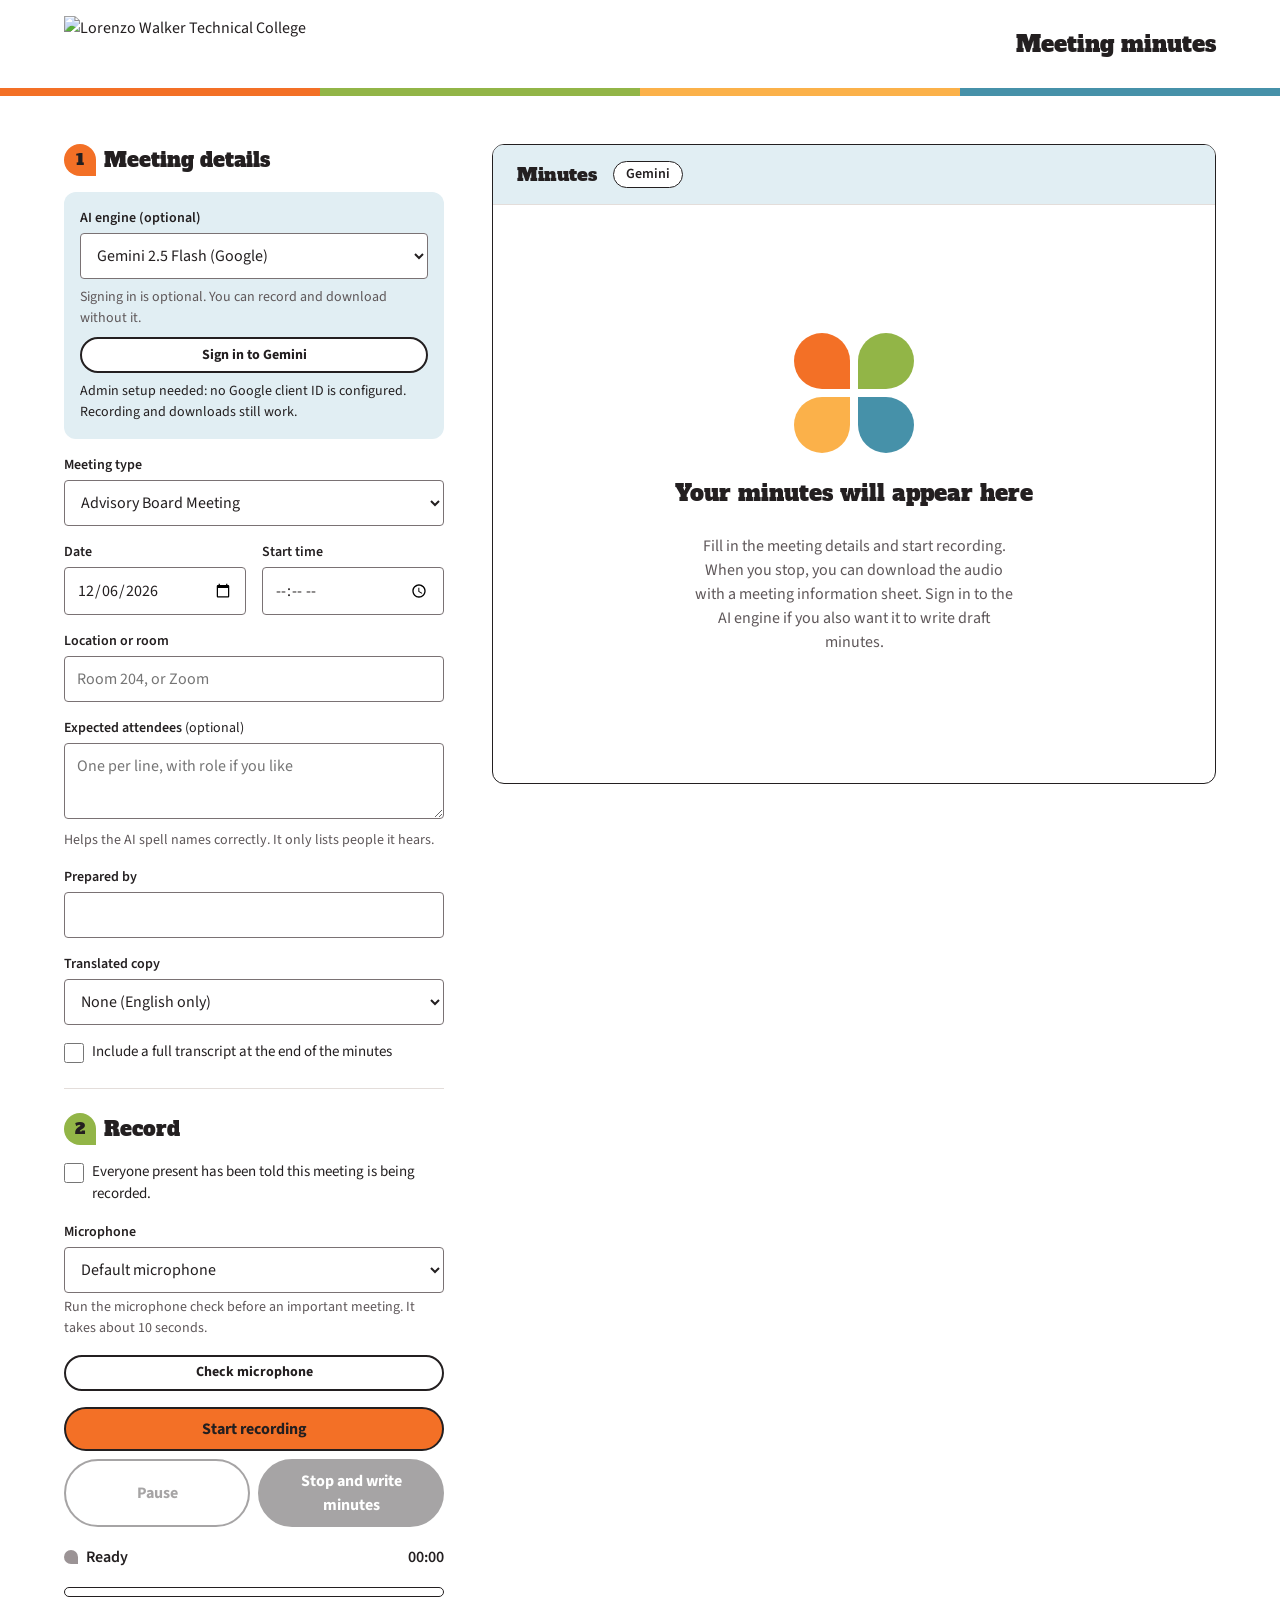
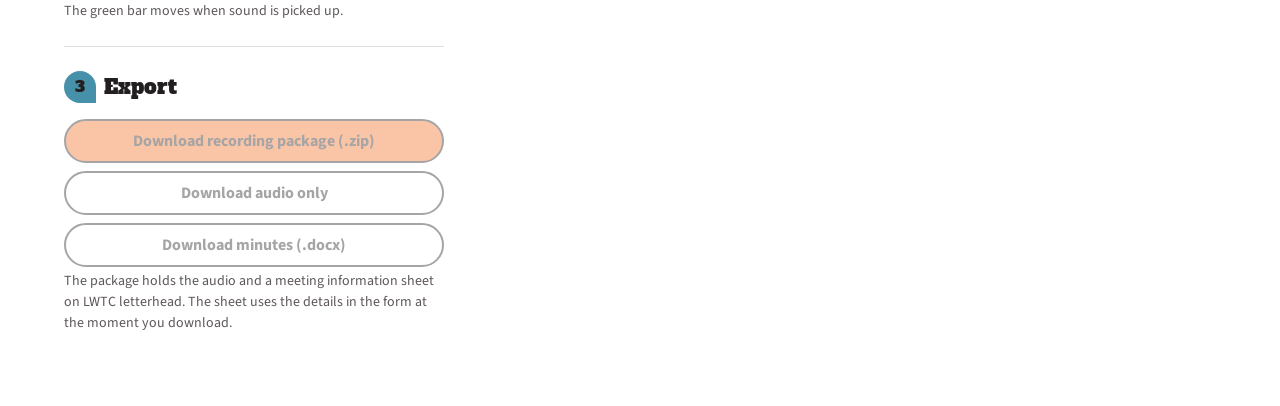
==== index.html @ 692b9d0a "Add files via upload" ====
<!DOCTYPE html>
<html lang="en">
<head>
<meta charset="UTF-8">
<meta name="viewport" content="width=device-width, initial-scale=1">
<title>LWTC | Meeting Minutes</title>
<link rel="icon" type="image/svg+xml" href="https://lwtc-brandguide.lwtc.app/assets/logos/svg/lwtc-icon-cluster.svg">

<!-- Brand text face (Source Sans 3) and approved alternate display face (Alfa Slab One).
     If these are blocked (e.g. Canvas CSP), the fallback stacks below take over. -->
<link rel="preconnect" href="https://fonts.googleapis.com">
<link rel="preconnect" href="https://fonts.gstatic.com" crossorigin>
<link href="https://fonts.googleapis.com/css2?family=Alfa+Slab+One&family=Source+Sans+3:wght@400;600;700&display=swap" rel="stylesheet">

<!-- Word export library, pinned. Falls back to cdnjs if jsDelivr is unreachable. -->
<script src="https://cdn.jsdelivr.net/npm/docx@8.5.0/build/index.umd.js"></script>
<script>window.docx || document.write('<script src="https://cdnjs.cloudflare.com/ajax/libs/docx/8.5.0/docx.umd.min.js"><\/script>');</script>

<!-- Zip library for the recording package, pinned. If it fails to load, files download separately. -->
<script src="https://cdnjs.cloudflare.com/ajax/libs/jszip/3.10.1/jszip.min.js"></script>

<style>
/* ==========================================================
   LWTC brand tokens  (source: lwtc-brandguide.lwtc.app)
   Hues are used as fields and illustration only. Text is always ink,
   because the four hues do not reach 4.5:1 against white.
   ========================================================== */
@font-face {
  font-family: "LWTC Display";
  src: local("NeueAachenPro-Bold"), local("ITC Neue Aachen Pro Bold"), local("Neue Aachen Pro Bold");
  font-weight: 700;
}
:root {
  --ink: #231F20;
  --white: #FFFFFF;

  --orange: #F37026;   /* mid of #F58220 → #F05A2B */
  --orange-deep: #F05A2B;
  --green: #92B547;    /* mid of #BDD14F → #6EA141 */
  --gold: #FBB14A;     /* mid of #FFC45A → #F9A03C */
  --blue: #4691A9;     /* mid of #54ADC3 → #3A7B96 */
  --blue-deep: #3A7B96;

  /* Light tints derived from the hues, for backgrounds behind ink text */
  --orange-tint: #FDEADD;
  --green-tint: #EEF4DB;
  --gold-tint: #FEF0D9;
  --blue-tint: #E1EEF3;

  --muted: #5E5759;
  --line: #E3DDDA;
  --field-border: #7A7274;
  --recording: #D92D20;  /* functional status colour, not a brand hue */

  --s1: 4px; --s2: 8px; --s3: 16px; --s4: 24px; --s5: 48px;
  --r1: 4px; --r2: 12px; --r3: 48px;

  --font-display: "LWTC Display", "Alfa Slab One", "Clarendon Black", Rockwell, "Roboto Slab", Georgia, serif;
  --font-text: "Source Sans 3", system-ui, -apple-system, "Segoe UI", sans-serif;
}

* { box-sizing: border-box; }
html { -webkit-text-size-adjust: 100%; }
body {
  margin: 0;
  background: var(--white);
  color: var(--ink);
  font-family: var(--font-text);
  font-size: 16px;
  line-height: 1.5;
}
[hidden] { display: none !important; }
h1, h2, h3 { font-family: var(--font-display); font-weight: 400; font-synthesis: none; margin: 0; line-height: 1.2; }
button, input, select, textarea { font: inherit; color: inherit; }
:focus-visible { outline: 3px solid var(--blue-deep); outline-offset: 2px; }
.sr-only { position: absolute; width: 1px; height: 1px; overflow: hidden; clip: rect(0 0 0 0); white-space: nowrap; }

/* ---------- Header ---------- */
.site-header {
  display: flex; align-items: center; justify-content: space-between; gap: var(--s4);
  padding: var(--s3) var(--s4);
  max-width: 1200px; margin: 0 auto;
}
.site-header img { height: 56px; width: auto; display: block; }   /* keep ≥48px tall; icon cluster below that */
.site-header .page-title { font-family: var(--font-display); font-size: 22px; }
.hue-band {
  height: 8px;
  background: linear-gradient(90deg,
    var(--orange) 0 25%, var(--green) 25% 50%, var(--gold) 50% 75%, var(--blue) 75% 100%);
}

/* ---------- Layout ---------- */
.layout {
  max-width: 1200px; margin: 0 auto;
  padding: var(--s5) var(--s4);
  display: grid; grid-template-columns: minmax(300px, 380px) minmax(0, 1fr); gap: var(--s5);
  align-items: start;
}
@media (max-width: 900px) { .layout { grid-template-columns: 1fr; padding: var(--s4) var(--s3); gap: var(--s4); } }

/* ---------- Sidebar steps ---------- */
.step { padding-bottom: var(--s4); margin-bottom: var(--s4); border-bottom: 1px solid var(--line); }
.step:last-child { border-bottom: 0; margin-bottom: 0; }
.step-title { display: flex; align-items: center; gap: var(--s2); font-size: 20px; margin-bottom: var(--s3); }

/* Brand shape: a circle with one square corner pointing toward the group centre */
.bubble {
  flex: none; width: 32px; height: 32px; display: grid; place-items: center;
  background: var(--c, var(--orange)); color: var(--ink);
  border-radius: 50% 50% 0 50%;
  font-family: var(--font-display); font-size: 16px;
}

.field { margin-bottom: var(--s3); }
.field label, .field .label { display: block; font-weight: 600; font-size: 14px; margin-bottom: var(--s1); }
.hint { font-size: 14px; color: var(--muted); margin: var(--s1) 0 0; }
input[type="text"], input[type="time"], input[type="date"], select, textarea {
  width: 100%; padding: 10px 12px; min-height: 44px;
  background: var(--white); border: 1.5px solid var(--field-border); border-radius: var(--r1);
}
textarea { min-height: 76px; resize: vertical; }
.two-col { display: grid; grid-template-columns: 1fr 1fr; gap: var(--s3); }
.two-col .field { margin-bottom: var(--s3); }

.check { display: flex; gap: var(--s2); align-items: flex-start; font-size: 15px; }
.check input { width: 20px; height: 20px; margin: 2px 0 0; accent-color: var(--ink); flex: none; }

.engine { background: var(--blue-tint); border-radius: var(--r2); padding: var(--s3); margin-bottom: var(--s3); }
.engine .setup-warning { font-size: 14px; margin: var(--s2) 0 0; }

/* ---------- Buttons ---------- */
.btn {
  display: inline-flex; align-items: center; justify-content: center; gap: var(--s2);
  min-height: 44px; padding: 8px 24px;
  border: 2px solid var(--ink); border-radius: var(--r3);
  background: var(--white); color: var(--ink);
  font-weight: 700; cursor: pointer; text-align: center;
}
.btn:hover:not(:disabled) { background: var(--gold-tint); }
.btn:disabled { opacity: .4; cursor: not-allowed; }
.btn-primary { background: var(--orange); }
.btn-primary:hover:not(:disabled) { background: var(--orange-deep); }
.btn-dark { background: var(--ink); color: var(--white); }
.btn-dark:hover:not(:disabled) { background: #3b3536; }
.btn-block { width: 100%; }
.btn-small { min-height: 36px; padding: 4px 16px; font-size: 14px; }
.btn-row { display: grid; grid-template-columns: 1fr 1fr; gap: var(--s2); margin-top: var(--s2); }
.stack { display: grid; gap: var(--s2); }

.rec-status { display: flex; align-items: center; gap: var(--s2); margin: var(--s3) 0 0; min-height: 28px; font-weight: 600; }
.rec-dot { width: 14px; height: 14px; background: #9B9395; border-radius: 50% 50% 0 50%; flex: none; }
.rec-status.live .rec-dot { background: var(--recording); animation: pulse 1.5s infinite; }
.rec-status.paused .rec-dot { background: var(--gold); }
.rec-status output { font-variant-numeric: tabular-nums; margin-left: auto; }
@keyframes pulse { 50% { opacity: .35; } }
@media (prefers-reduced-motion: reduce) { .rec-status.live .rec-dot { animation: none; } }

/* ---------- Canvas ---------- */
.sheet { border: 1.5px solid var(--ink); border-radius: var(--r2); min-height: 640px; display: flex; flex-direction: column; background: var(--white); }
.sheet-bar {
  display: flex; align-items: center; justify-content: space-between; gap: var(--s3); flex-wrap: wrap;
  padding: var(--s3) var(--s4); border-bottom: 1px solid var(--line); background: var(--blue-tint);
  border-radius: calc(var(--r2) - 2px) calc(var(--r2) - 2px) 0 0;
}
.sheet-bar strong { font-family: var(--font-display); font-weight: 400; font-size: 18px; }
.chip { display: inline-block; padding: 2px 12px; border-radius: var(--r3); font-size: 14px; font-weight: 600; background: var(--white); border: 1.5px solid var(--ink); }
.chip.copilot { background: var(--green-tint); }
.view-toggle { display: flex; gap: var(--s2); }
.view-toggle button { min-height: 36px; padding: 4px 16px; border: 1.5px solid var(--ink); border-radius: var(--r3); background: var(--white); font-weight: 600; cursor: pointer; }
.view-toggle button[aria-pressed="true"] { background: var(--ink); color: var(--white); }
.sheet-body { padding: var(--s5); flex: 1; }
@media (max-width: 600px) { .sheet-body { padding: var(--s4) var(--s3); } }

.empty { height: 100%; min-height: 480px; display: grid; place-content: center; justify-items: center; gap: var(--s4); text-align: center; color: var(--muted); }
.empty p { margin: 0; max-width: 40ch; }
.empty .lead { color: var(--ink); font-family: var(--font-display); font-size: 22px; }
.cluster { display: grid; grid-template-columns: repeat(2, 56px); gap: var(--s2); }
.cluster span { width: 56px; height: 56px; background: var(--c); }
.cluster span:nth-child(1) { border-radius: 48px 48px 0 48px; }  /* square corner points to the centre */
.cluster span:nth-child(2) { border-radius: 48px 48px 48px 0; }
.cluster span:nth-child(3) { border-radius: 48px 0 48px 48px; }
.cluster span:nth-child(4) { border-radius: 0 48px 48px 48px; }

.working { display: grid; gap: var(--s3); }
.skeleton { height: 14px; border-radius: var(--r1); background: var(--line); }
.error-box { background: var(--orange-tint); border: 1.5px solid var(--ink); border-radius: var(--r2); padding: var(--s4); }
.error-box h2 { font-size: 20px; margin-bottom: var(--s2); }
.error-box p { margin: 0 0 var(--s3); }
.error-box .actions, .saved .actions { display: flex; gap: var(--s2); flex-wrap: wrap; }
.saved h2 { font-size: 26px; margin-bottom: var(--s2); }
.saved h3 { font-family: var(--font-text); font-weight: 700; font-size: 17px; margin: var(--s4) 0 var(--s1); }
.saved p { max-width: 65ch; margin: 0 0 var(--s3); }
.saved .actions { margin-bottom: var(--s3); }
.saved audio { display: block; width: 100%; max-width: 520px; margin: 0 0 var(--s3); }
.warn-box { background: var(--orange-tint); border: 1.5px solid var(--ink); border-radius: var(--r2); padding: var(--s3); margin-bottom: var(--s3); }
.warn-box p { margin: 0; }
.warn-box .actions { display: flex; gap: var(--s2); flex-wrap: wrap; margin-top: var(--s2); }
.mic-report { border-radius: var(--r2); background: var(--blue-tint); padding: var(--s3); margin: 0 0 var(--s3); font-size: 15px; }
.mic-report p { margin: 0 0 var(--s1); }
.mic-report p:last-child { margin-bottom: 0; }
.mic-report .good { font-weight: 700; }
.mic-report .bad { font-weight: 700; }
.mic-report.is-good { background: var(--green-tint); }
.mic-report.is-bad { background: var(--orange-tint); }
.meter { height: 10px; border: 1.5px solid var(--ink); border-radius: var(--r3); overflow: hidden; margin-top: var(--s3); background: var(--white); }
.meter span { display: block; height: 100%; width: 0; background: var(--green); }
.saved .callout { background: var(--green-tint); border-radius: var(--r2); padding: var(--s3); }
.saved .callout p { margin: 0 0 var(--s2); }

/* ---------- Minutes document ---------- */
.draft-note { background: var(--gold-tint); border-radius: var(--r2); padding: var(--s3); margin: 0 0 var(--s4); font-size: 15px; }
.minutes h1 { font-size: 30px; margin-bottom: var(--s2); }
.meta { color: var(--muted); margin: 0 0 var(--s4); font-size: 15px; }
.meta span + span::before { content: "  |  "; white-space: pre; }
.minutes h2 { font-size: 20px; margin: var(--s4) 0 var(--s2); padding-top: var(--s3); border-top: 1px solid var(--line); }
.minutes h3 { font-family: var(--font-text); font-weight: 700; font-size: 17px; margin: var(--s3) 0 var(--s1); }
.minutes p, .minutes ul { margin: 0 0 var(--s2); max-width: 75ch; }
.minutes ul { padding-left: var(--s4); }
.minutes li { margin-bottom: var(--s1); }
.minutes .none { color: var(--muted); }
.review-box { background: var(--gold-tint); border-radius: var(--r2); padding: var(--s3) var(--s3) var(--s2); }
.review-box ul { margin: 0; }
.transcript { white-space: pre-wrap; font-size: 15px; background: var(--blue-tint); border-radius: var(--r2); padding: var(--s3); }

.ed { border-radius: var(--r1); outline-offset: 2px; }
.ed:hover { box-shadow: 0 0 0 2px var(--line); }
.ed:focus { outline: 3px solid var(--blue-deep); }
.ed:empty::before { content: attr(data-ph); color: var(--muted); }

.table-wrap { overflow-x: auto; }
table.actions { width: 100%; border-collapse: collapse; font-size: 15px; min-width: 520px; }
table.actions th, table.actions td { text-align: left; vertical-align: top; padding: 8px 12px; border: 1px solid var(--field-border); }
table.actions th { background: var(--blue-tint); font-weight: 700; }
table.actions td:last-child { width: 1%; white-space: nowrap; border-left: 0; }
.link-btn { background: none; border: 0; padding: 4px 8px; text-decoration: underline; cursor: pointer; font-size: 14px; }
.add-row { margin-top: var(--s2); }

#toast { position: fixed; left: 50%; bottom: var(--s4); transform: translateX(-50%); background: var(--ink); color: var(--white); padding: 12px 24px; border-radius: var(--r3); max-width: calc(100vw - 32px); opacity: 0; pointer-events: none; transition: opacity .2s; z-index: 10; }
#toast.show { opacity: 1; }
@media (prefers-reduced-motion: reduce) { #toast { transition: none; } }
</style>
</head>
<body>

<header>
  <div class="site-header">
    <img src="https://lwtc-brandguide.lwtc.app/assets/logos/svg/lwtc-logo.svg" alt="Lorenzo Walker Technical College">
    <div class="page-title">Meeting minutes</div>
  </div>
  <div class="hue-band" aria-hidden="true"></div>
</header>

<main class="layout">

  <!-- ================= Sidebar ================= -->
  <div>
    <section class="step" aria-labelledby="h-details">
      <h2 class="step-title" id="h-details"><span class="bubble" style="--c:var(--orange)" aria-hidden="true">1</span>Meeting details</h2>

      <div class="engine">
        <div class="field" style="margin-bottom:var(--s2)">
          <label for="modelSelector">AI engine (optional)</label>
          <select id="modelSelector">
            <option value="gemini">Gemini 2.5 Flash (Google)</option>
            <option value="copilot">Microsoft Copilot (Enterprise)</option>
          </select>
        </div>
        <p class="hint" style="margin:0 0 var(--s2)">Signing in is optional. You can record and download without it.</p>
        <button id="connectBtn" type="button" class="btn btn-block btn-small">Sign in to Gemini</button>
        <p id="setupWarning" class="setup-warning" role="status" hidden></p>
      </div>

      <div class="field">
        <label for="category">Meeting type</label>
        <select id="category">
          <option>Advisory Board Meeting</option>
          <option>Faculty Senate</option>
          <option>Department Review</option>
          <option>Curriculum Committee</option>
          <option>Occupational Advisory Meeting</option>
          <option>Accreditation Planning</option>
          <option>Professional Development</option>
          <option>Other</option>
        </select>
      </div>
      <div class="field" id="otherField" hidden>
        <label for="categoryOther">Describe the meeting</label>
        <input type="text" id="categoryOther" maxlength="100" placeholder="For example: Welding program industry roundtable">
        <p class="hint">This name appears on the minutes, the information sheet, and the file names.</p>
      </div>
      <div class="two-col">
        <div class="field"><label for="meetingDate">Date</label><input type="date" id="meetingDate"></div>
        <div class="field"><label for="meetingTime">Start time</label><input type="time" id="meetingTime"></div>
      </div>
      <div class="field">
        <label for="meetingLocation">Location or room</label>
        <input type="text" id="meetingLocation" placeholder="Room 204, or Zoom">
      </div>
      <div class="field">
        <label for="attendees">Expected attendees <span style="font-weight:400">(optional)</span></label>
        <textarea id="attendees" placeholder="One per line, with role if you like"></textarea>
        <p class="hint">Helps the AI spell names correctly. It only lists people it hears.</p>
      </div>
      <div class="field">
        <label for="preparedBy">Prepared by</label>
        <input type="text" id="preparedBy" autocomplete="name">
      </div>
      <div class="field">
        <label for="translationLanguage">Translated copy</label>
        <select id="translationLanguage">
          <option value="en">None (English only)</option>
          <option value="es">Spanish</option>
          <option value="fr">French</option>
          <option value="de">German</option>
          <option value="zh">Chinese (Simplified)</option>
          <option value="ja">Japanese</option>
          <option value="pt">Portuguese</option>
        </select>
      </div>
      <div class="check">
        <input type="checkbox" id="includeTranscript">
        <label for="includeTranscript">Include a full transcript at the end of the minutes</label>
      </div>
    </section>

    <section class="step" aria-labelledby="h-record">
      <h2 class="step-title" id="h-record"><span class="bubble" style="--c:var(--green)" aria-hidden="true">2</span>Record</h2>
      <div class="check" style="margin-bottom:var(--s3)">
        <input type="checkbox" id="consent">
        <label for="consent">Everyone present has been told this meeting is being recorded.</label>
      </div>
      <div class="field">
        <label for="micSelect">Microphone</label>
        <select id="micSelect"><option value="">Default microphone</option></select>
        <p class="hint">Run the microphone check before an important meeting. It takes about 10 seconds.</p>
      </div>
      <button id="micCheckBtn" type="button" class="btn btn-small btn-block" style="margin-bottom:var(--s3)">Check microphone</button>
      <div id="micReport" class="mic-report" role="status" aria-live="polite" hidden></div>
      <button id="recordBtn" type="button" class="btn btn-primary btn-block">Start recording</button>
      <div class="btn-row">
        <button id="pauseBtn" type="button" class="btn" disabled>Pause</button>
        <button id="stopBtn" type="button" class="btn btn-dark" disabled>Stop and write minutes</button>
      </div>
      <div id="recStatus" class="rec-status" role="status" aria-live="polite">
        <span class="rec-dot" aria-hidden="true"></span>
        <span id="recLabel">Ready</span>
        <output id="timer">00:00</output>
      </div>
      <div class="meter" aria-hidden="true"><span id="meterFill"></span></div>
      <p class="hint" id="micWarn" role="alert" hidden>No sound is reaching the recorder. Choose Check microphone to find the cause.</p>
      <p class="hint">The green bar moves when sound is picked up.</p>
    </section>

    <section class="step" aria-labelledby="h-export">
      <h2 class="step-title" id="h-export"><span class="bubble" style="--c:var(--blue)" aria-hidden="true">3</span>Export</h2>
      <div class="stack">
        <button id="pkgBtn" type="button" class="btn btn-primary btn-block" disabled>Download recording package (.zip)</button>
        <button id="audioBtn" type="button" class="btn btn-block" disabled>Download audio only</button>
        <button id="docxBtn" type="button" class="btn btn-block" disabled>Download minutes (.docx)</button>
      </div>
      <p class="hint">The package holds the audio and a meeting information sheet on LWTC letterhead. The sheet uses the details in the form at the moment you download.</p>
    </section>
  </div>

  <!-- ================= Canvas ================= -->
  <section class="sheet" aria-labelledby="sheetTitle">
    <div class="sheet-bar">
      <div style="display:flex;align-items:center;gap:var(--s3)">
        <strong id="sheetTitle">Minutes</strong>
        <span id="aiBadge" class="chip">Gemini</span>
      </div>
      <div id="viewToggle" class="view-toggle" hidden></div>
    </div>
    <div class="sheet-body" id="canvas" aria-live="polite">
      <div id="emptyState" class="empty">
        <div class="cluster" aria-hidden="true">
          <span style="--c:var(--orange)"></span><span style="--c:var(--green)"></span>
          <span style="--c:var(--gold)"></span><span style="--c:var(--blue)"></span>
        </div>
        <p class="lead">Your minutes will appear here</p>
        <p>Fill in the meeting details and start recording. When you stop, you can download the audio with a meeting information sheet. Sign in to the AI engine if you also want it to write draft minutes.</p>
      </div>
      <div id="outputArea" hidden></div>
    </div>
  </section>
</main>

<div id="toast" role="status" aria-live="polite"></div>

<script>
(() => {
'use strict';

/* ============================================================
   OAuth popup landing: if this page was opened by sign-in, hand
   the token to the opener and close. Nothing else runs.
   ============================================================ */
const hp = new URLSearchParams(location.hash.slice(1));
if ((hp.get('access_token') || hp.get('error')) && (window.opener || window.name === 'lwtc_oauth')) {
  const msg = {
    type: 'lwtc-oauth',
    token: hp.get('access_token'),
    error: hp.get('error_description') || hp.get('error'),
    state: hp.get('state'),
    expiresIn: parseInt(hp.get('expires_in') || '3600', 10)
  };
  try { if ('BroadcastChannel' in window) { const bc = new BroadcastChannel('lwtc-oauth'); bc.postMessage(msg); bc.close(); } } catch (e) {}
  try { if (window.opener) window.opener.postMessage(msg, location.origin); } catch (e) {}
  history.replaceState(null, '', location.pathname + location.search);
  document.body.textContent = 'Signed in. You can close this window.';
  setTimeout(() => window.close(), 200);
  return;
}

/* ============================================================
   ADMIN CONFIGURATION: set once per deployment.
   These identify LWTC's app registrations, not the person signing in.
   ============================================================ */
const CONFIG = {
  gemini: {
    label: 'Gemini',
    clientId: 'YOUR_GOOGLE_CLIENT_ID.apps.googleusercontent.com',
    // Verify against Google's current OAuth guidance for the Gemini API
    // (the docs list generative-language.retriever and cloud-platform).
    scopes: ['https://www.googleapis.com/auth/generative-language'],
    authEndpoint: 'https://accounts.google.com/o/oauth2/v2/auth',
    apiBase: 'https://generativelanguage.googleapis.com/v1beta/models/',
    model: 'gemini-2.5-flash'
  },
  copilot: {
    label: 'Copilot',
    clientId: 'YOUR_AZURE_CLIENT_ID',
    tenantId: '59943c4a-6253-4d0d-8a98-fef50303d34b',
    scopes: ['https://graph.microsoft.com/.default'],
    authEndpoint: 'https://login.microsoftonline.com/{tenant}/oauth2/v2.0/authorize',
    // Chat-completions-style endpoint served by your own gateway. Leave empty until one exists.
    endpoint: ''
  }
};
const REDIRECT_URI = location.origin + location.pathname;

// Letterhead for downloaded documents. Fill in the contact details once; blank lines are left out.
// Host a copy of the logo on the same site as this page if the Word letterhead falls back to text,
// because the brand site may not allow other pages to read its files.
const LETTERHEAD = { name: 'Lorenzo Walker Technical College', address: '', phone: '', web: '' };
const LOGO_PNG = 'https://lwtc-brandguide.lwtc.app/assets/logos/png/lwtc-logo.png';
const MAX_REQUEST_BYTES = 19.5 * 1024 * 1024;   // Gemini inline request limit is about 20 MB
const SILENT_LEVEL = 0.02;                     // peak below this for a whole recording = treated as silent
const AUDIO_BITRATE = 24000;                    // voice-grade; keeps ~75 min under the limit

const EN_LABELS = {
  date: 'Date', time: 'Time', location: 'Location', preparedBy: 'Prepared by',
  summary: 'Summary', attendees: 'Attendees', discussion: 'Discussion', decisions: 'Decisions',
  actions: 'Action items', task: 'Task', owner: 'Owner', due: 'Due',
  unclear: 'Needs review', transcript: 'Transcript',
  approvedBy: 'Reviewed and approved by', approvedOn: 'Date approved',
  draftNote: 'Draft prepared with AI assistance from a recording.'
};

/* ---------- Helpers ---------- */
const $ = id => document.getElementById(id);
const el = {
  model: $('modelSelector'), connect: $('connectBtn'), warn: $('setupWarning'),
  record: $('recordBtn'), pkg: $('pkgBtn'), micSel: $('micSelect'), micCheck: $('micCheckBtn'), micReport: $('micReport'), meterFill: $('meterFill'), micWarn: $('micWarn'), pause: $('pauseBtn'), stop: $('stopBtn'),
  recStatus: $('recStatus'), recLabel: $('recLabel'), timer: $('timer'),
  consent: $('consent'), docx: $('docxBtn'), audio: $('audioBtn'),
  empty: $('emptyState'), out: $('outputArea'), badge: $('aiBadge'), toggle: $('viewToggle'),
  toast: $('toast')
};

function h(tag, props = {}, ...kids) {
  const e = document.createElement(tag);
  for (const [k, v] of Object.entries(props)) {
    if (v === false || v == null) continue;
    if (k === 'class') e.className = v;
    else if (k === 'text') e.textContent = v;
    else if (k.startsWith('on')) e.addEventListener(k.slice(2), v);
    else if (v === true) e.setAttribute(k, '');
    else e.setAttribute(k, v);
  }
  for (const kid of kids.flat()) if (kid != null) e.append(kid);
  return e;
}
let toastTimer;
function toast(msg) {
  el.toast.textContent = msg; el.toast.classList.add('show');
  clearTimeout(toastTimer); toastTimer = setTimeout(() => el.toast.classList.remove('show'), 4500);
}
const pad = n => String(n).padStart(2, '0');
const fmtClock = ms => { const s = Math.floor(ms / 1000); return `${pad(Math.floor(s / 60))}:${pad(s % 60)}`; };
function fmtDate(iso) {
  if (!iso) return 'Not specified';
  const [y, m, d] = iso.split('-').map(Number);
  return new Date(y, m - 1, d).toLocaleDateString('en-US', { dateStyle: 'long' });
}
function fmtTime(v) {
  if (!v) return 'Not specified';
  return new Date(`1970-01-01T${v}`).toLocaleTimeString('en-US', { hour: 'numeric', minute: '2-digit' });
}
function slug(s) { return s.toLowerCase().replace(/[^a-z0-9]+/g, '-').replace(/^-|-$/g, ''); }
function download(blob, name) {
  const url = URL.createObjectURL(blob);
  const a = h('a', { href: url, download: name }); document.body.append(a); a.click(); a.remove();
  setTimeout(() => URL.revokeObjectURL(url), 10000);
}
function setPath(obj, path, value) {
  const keys = path.split('.'); let o = obj;
  for (let i = 0; i < keys.length - 1; i++) o = o[keys[i]];
  o[keys[keys.length - 1]] = value;
}

/* ---------- Canvas context (only present if the page runs inside Canvas itself) ---------- */
let ENV = null;
try { ENV = window.ENV || window.parent.ENV || null; } catch (e) { /* cross-origin iframe */ }
const canvasUser = ENV && ENV.current_user ? ENV.current_user.display_name : (ENV && ENV.USER_NAME) || '';
const courseId = (ENV && (ENV.COURSE_ID || ENV.course_id)) || '';

/* ============================================================
   Tokens + sign-in
   ============================================================ */
const tokens = {
  mem: {},
  set(p, tok, sec) {
    const rec = { tok, exp: Date.now() + (sec || 3600) * 1000 };
    this.mem[p] = rec;
    try { sessionStorage.setItem('lwtc_' + p, JSON.stringify(rec)); } catch (e) {}
  },
  get(p) {
    let rec = this.mem[p];
    if (!rec) { try { rec = JSON.parse(sessionStorage.getItem('lwtc_' + p) || 'null'); } catch (e) {} if (rec) this.mem[p] = rec; }
    if (!rec) return null;
    if (Date.now() > rec.exp - 30000) { this.clear(p); return null; }
    return rec.tok;
  },
  clear(p) { delete this.mem[p]; try { sessionStorage.removeItem('lwtc_' + p); } catch (e) {} }
};
const isConfigured = p => {
  const c = CONFIG[p];
  return !!c.clientId && !c.clientId.startsWith('YOUR_') && (p !== 'copilot' || !!c.endpoint);
};

let provider = 'gemini';
let pendingAuth = null;

function startSignIn() {
  if (!isConfigured(provider)) { toast('Sign-in is not set up yet. Ask your administrator to add the OAuth client ID.'); return; }
  const c = CONFIG[provider];
  const state = Array.from(crypto.getRandomValues(new Uint8Array(16)), b => b.toString(16).padStart(2, '0')).join('');
  pendingAuth = { provider, state };
  const params = new URLSearchParams({
    client_id: c.clientId, redirect_uri: REDIRECT_URI, response_type: 'token',
    scope: c.scopes.join(' '), state
  });
  if (provider === 'gemini') params.set('prompt', 'select_account');
  const base = c.authEndpoint.replace('{tenant}', c.tenantId || 'common');
  const w = window.open(`${base}?${params}`, 'lwtc_oauth', 'width=500,height=640');
  if (!w) toast('The sign-in window was blocked. Allow pop-ups for this page and try again.');
}
function onAuthMessage(d) {
  if (!d || d.type !== 'lwtc-oauth' || !pendingAuth || d.state !== pendingAuth.state) return;
  const p = pendingAuth.provider; pendingAuth = null;
  if (d.error || !d.token) { toast('Sign-in did not finish: ' + (d.error || 'no token returned')); return; }
  tokens.set(p, d.token, d.expiresIn);
  refreshAuthUI(); toast(`Signed in to ${CONFIG[p].label}.`);
}
window.addEventListener('message', e => { if (e.origin === location.origin) onAuthMessage(e.data); });
try { if ('BroadcastChannel' in window) new BroadcastChannel('lwtc-oauth').onmessage = e => onAuthMessage(e.data); } catch (e) {}

function refreshAuthUI() {
  const signedIn = !!tokens.get(provider);
  el.connect.textContent = signedIn ? `Signed in to ${CONFIG[provider].label}. Sign out` : `Sign in to ${CONFIG[provider].label}`;
  if (!isConfigured(provider)) {
    el.warn.hidden = false;
    el.warn.textContent = (provider === 'copilot' && !CONFIG.copilot.endpoint
      ? 'Admin setup needed: Copilot also needs a gateway endpoint.'
      : `Admin setup needed: no ${provider === 'gemini' ? 'Google' : 'Microsoft'} client ID is configured.`)
      + ' Recording and downloads still work.';
  } else el.warn.hidden = true;
  if (canvasMode === 'saved' && rec.blob) showSaved();
}
el.connect.addEventListener('click', () => {
  if (tokens.get(provider)) { tokens.clear(provider); refreshAuthUI(); } else startSignIn();
});
el.model.addEventListener('change', () => {
  provider = el.model.value;
  el.badge.textContent = CONFIG[provider].label;
  el.badge.classList.toggle('copilot', provider === 'copilot');
  refreshAuthUI();
});

/* ============================================================
   Recording
   ============================================================ */
const rec = { recorder: null, stream: null, chunks: [], blob: null, mime: '', elapsed: 0, duration: 0, startedAt: null, saved: false, silent: false, previewUrl: null, last: 0, tick: null, state: 'idle' };
let canvasMode = 'empty';
let minutes = null;      // { en: {...}, tr?: {...} }
let view = 'en';
let exported = true;

const mic = { ctx: null, analyser: null, timer: null, peak: 0, warned: false, on: false };
async function listMics() {
  if (!navigator.mediaDevices || !navigator.mediaDevices.enumerateDevices) return;
  try {
    const devs = (await navigator.mediaDevices.enumerateDevices()).filter(d => d.kind === 'audioinput' && d.deviceId && !['default', 'communications'].includes(d.deviceId));
    const keep = el.micSel.value;
    el.micSel.replaceChildren(h('option', { value: '', text: 'Default microphone' }),
      ...devs.map((d, i) => h('option', { value: d.deviceId, text: d.label || `Microphone ${i + 1}` })));
    if ([...el.micSel.options].some(o => o.value === keep)) el.micSel.value = keep;
  } catch (e) { /* the list is a convenience */ }
}
// Echo cancellation and noise suppression are built for video calls. For recording a room they can
// remove quiet speech, steady sounds, or (on some devices) everything, so the default keeps them off.
const MIC_MODES = {
  room: { label: 'Meeting-room mode', c: { echoCancellation: false, noiseSuppression: false, autoGainControl: true } },
  raw: { label: 'Basic mode', c: { echoCancellation: false, noiseSuppression: false, autoGainControl: false } },
  standard: { label: 'Call mode', c: { echoCancellation: true, noiseSuppression: true, autoGainControl: true } }
};
let micMode = 'room';
async function openMicWith(constraints, id) {
  try {
    return await navigator.mediaDevices.getUserMedia({ audio: id ? { ...constraints, deviceId: { exact: id } } : constraints });
  } catch (e) {
    if (id && (e.name === 'OverconstrainedError' || e.name === 'NotFoundError')) {
      toast('That microphone is not available, so the default microphone is being used.');
      el.micSel.value = '';
      return await navigator.mediaDevices.getUserMedia({ audio: constraints });
    }
    throw e;
  }
}
const openMic = () => openMicWith(MIC_MODES[micMode].c, el.micSel.value);
function startMeter(stream) {
  mic.peak = 0; mic.warned = false; mic.on = false; el.micWarn.hidden = true;
  try {
    mic.ctx = new (window.AudioContext || window.webkitAudioContext)();
    if (mic.ctx.resume) mic.ctx.resume();
    mic.analyser = mic.ctx.createAnalyser(); mic.analyser.fftSize = 1024;
    mic.ctx.createMediaStreamSource(stream).connect(mic.analyser);
    mic.on = true;
    const buf = new Uint8Array(mic.analyser.fftSize);
    mic.timer = setInterval(() => {
      mic.analyser.getByteTimeDomainData(buf);
      let p = 0; for (const v of buf) { const d = Math.abs(v - 128) / 128; if (d > p) p = d; }
      el.meterFill.style.width = Math.min(100, Math.round(p * 220)) + '%';
      if (rec.state === 'recording') {
        if (p > mic.peak) mic.peak = p;
        if (mic.peak >= SILENT_LEVEL) el.micWarn.hidden = true;
        else if (!mic.warned && rec.elapsed > 8000) {
          mic.warned = true;
          const tr = stream.getAudioTracks()[0];
          el.micWarn.textContent = `No sound is reaching the recorder from "${(tr && tr.label) || 'the microphone'}"${tr && tr.muted ? ', and the system reports it as muted' : ''}. Choose Check microphone to find the cause.`;
          el.micWarn.hidden = false;
        }
      }
    }, 100);
  } catch (e) { /* the meter is optional; recording continues without it */ }
}
function stopMeter() {
  clearInterval(mic.timer); el.meterFill.style.width = '0';
  try { if (mic.ctx) mic.ctx.close(); } catch (e) {}
  mic.ctx = null; mic.analyser = null;
}
if (navigator.mediaDevices && navigator.mediaDevices.addEventListener) navigator.mediaDevices.addEventListener('devicechange', listMics);

function explainMicError(e) {
  const inFrame = window.self !== window.top;
  if (e && e.name === 'NotAllowedError') {
    return 'The browser blocked microphone access. Click the lock icon beside the address bar, set Microphone to Allow, and reload.'
      + (inFrame ? ' This page is inside another page (such as Canvas), and that page must also allow the microphone.' : '');
  }
  if (e && e.name === 'NotFoundError') return 'No microphone was found. Connect one, or check that it is enabled in your system sound settings.';
  if (e && e.name === 'NotReadableError') return 'The microphone could not be started. Another app (Teams, Zoom, Webex) may be using it, or your system is blocking access. Close those apps and check your system microphone privacy settings.';
  return 'The microphone could not be opened: ' + ((e && (e.message || e.name)) || 'unknown error') + '.';
}
function probeLevel(stream, ms) {
  return new Promise(resolve => {
    let ctx, peak = 0;
    try {
      ctx = new (window.AudioContext || window.webkitAudioContext)();
      if (ctx.resume) ctx.resume();
      const an = ctx.createAnalyser(); an.fftSize = 1024;
      ctx.createMediaStreamSource(stream).connect(an);
      const buf = new Uint8Array(an.fftSize), t0 = performance.now();
      const iv = setInterval(() => {
        an.getByteTimeDomainData(buf);
        let p = 0; for (const v of buf) { const d = Math.abs(v - 128) / 128; if (d > p) p = d; }
        if (p > peak) peak = p;
        el.meterFill.style.width = Math.min(100, Math.round(p * 220)) + '%';
        if (performance.now() - t0 >= ms) { clearInterval(iv); el.meterFill.style.width = '0'; try { ctx.close(); } catch (e) {} resolve({ peak }); }
      }, 50);
    } catch (e) { resolve({ peak: 0, error: e }); }
  });
}
function renderReport(lines, outcome) {
  el.micReport.hidden = false;
  el.micReport.className = 'mic-report' + (outcome ? ' is-' + outcome : '');
  el.micReport.replaceChildren(...lines.map(([t, cls]) => h('p', { class: cls || '', text: t })));
}
async function runMicCheck() {
  if (rec.state === 'recording' || rec.state === 'paused') { toast('Stop the recording before checking the microphone.'); return; }
  if (!navigator.mediaDevices || !navigator.mediaDevices.getUserMedia) { renderReport([['This browser cannot use the microphone. Use a current version of Chrome, Edge, Firefox or Safari.', 'bad']], 'bad'); return; }
  el.micCheck.disabled = true; el.record.disabled = true;
  const lines = [], say = (t, cls) => { lines.push([t, cls]); renderReport(lines); };
  const heard = r => r.peak >= SILENT_LEVEL;
  try {
    say('Checking. Please say "testing, one, two, three" until this finishes.');
    try { (await navigator.mediaDevices.getUserMedia({ audio: true })).getTracks().forEach(t => t.stop()); }
    catch (e) { lines.length = 0; say(explainMicError(e), 'bad'); renderReport(lines, 'bad'); return; }
    await listMics();
    for (const key of ['room', 'raw', 'standard']) {
      let stream;
      try { stream = await openMicWith(MIC_MODES[key].c, el.micSel.value); }
      catch (e) { say(`${MIC_MODES[key].label}: could not start. ${explainMicError(e)}`); continue; }
      const tr = stream.getAudioTracks()[0];
      const r = await probeLevel(stream, 3000);
      stream.getTracks().forEach(t => t.stop());
      const name = (tr && tr.label) || 'the default microphone';
      if (heard(r)) {
        micMode = key;
        say(`${MIC_MODES[key].label}: sound detected from ${name}.`);
        say(`The microphone is working. Recordings will use ${MIC_MODES[key].label}.`, 'good');
        renderReport(lines, 'good'); return;
      }
      say(`${MIC_MODES[key].label}: no sound from ${name}${tr && tr.muted ? ' (the system reports it as muted)' : ''}.`);
    }
    const others = [...el.micSel.options].filter(o => o.value);
    for (const o of others) {
      say(`Trying ${o.text}…`);
      try {
        const stream = await openMicWith(MIC_MODES.raw.c, o.value);
        const r = await probeLevel(stream, 2500); stream.getTracks().forEach(t => t.stop());
        if (heard(r)) {
          el.micSel.value = o.value; micMode = 'raw';
          say(`Sound found on ${o.text}. It is now selected and recordings will use it.`, 'good');
          renderReport(lines, 'good'); return;
        }
        say(`No sound from ${o.text}.`);
      } catch (e) { say(`${o.text} could not be opened.`); }
    }
    say('No sound reached the browser from any microphone. This points to the computer, not this page. Check these, then run the check again:', 'bad');
    [
      'Windows: Settings > Privacy & security > Microphone. Turn on Microphone access and "Let desktop apps access your microphone".',
      'Mac: System Settings > Privacy & Security > Microphone. Turn on your browser.',
      'Windows: Settings > System > Sound > Input. Choose the microphone, speak, and watch the level bar there. If it does not move, the device or its driver is the problem.',
      'Close other apps that may hold the microphone (Teams, Zoom, Webex) and check for a mute switch on the device.',
      'In the browser, click the lock icon beside the address bar and make sure Microphone is set to Allow.'
    ].forEach(t => say(t));
    renderReport(lines, 'bad');
  } finally { el.micCheck.disabled = false; el.record.disabled = rec.state !== 'idle' && rec.state !== 'saved' && rec.state !== 'done'; }
}
el.micCheck.addEventListener('click', runMicCheck);

function pickMime() {
  // WebM/Opus first: Chrome and Edge also offer audio/mp4, but their MP4 output is fragmented and often plays as empty.
  // MP4 stays last for Safari, which has no other option.
  const opts = ['audio/webm;codecs=opus', 'audio/ogg;codecs=opus', 'audio/webm', 'audio/mp4'];
  return opts.find(t => window.MediaRecorder && MediaRecorder.isTypeSupported(t)) || '';
}
function setRecUI(s) {
  rec.state = s;
  const live = s === 'recording', paused = s === 'paused', busy = s === 'processing' || s === 'stopping';
  el.record.disabled = live || paused || busy;
  el.pause.disabled = !(live || paused);
  el.stop.disabled = !(live || paused);
  el.pause.textContent = paused ? 'Resume' : 'Pause';
  el.recStatus.className = 'rec-status' + (live ? ' live' : paused ? ' paused' : '');
  el.recLabel.textContent = { idle: 'Ready', recording: 'Recording', paused: 'Paused', stopping: 'Saving recording…', processing: 'Writing minutes…', saved: 'Recording saved', done: 'Finished' }[s];
  el.audio.disabled = !rec.blob || busy;
  el.pkg.disabled = !rec.blob || busy;
}
function tickTimer() {
  if (rec.state !== 'recording') return;
  const now = Date.now(); rec.elapsed += now - rec.last; rec.last = now;
  el.timer.textContent = fmtClock(rec.elapsed);
  if (rec.elapsed > 75 * 60 * 1000 && !tickTimer.warned) { tickTimer.warned = true; toast('This recording is near the size limit for one request. Consider stopping and starting a new one.'); }
}
el.record.addEventListener('click', async () => {
  if (rec.blob && !rec.saved && !confirm('Starting a new recording will replace the current one, which has not been downloaded. Start anyway?')) return;
  if (!el.consent.checked) { toast('Confirm that everyone present knows the meeting is being recorded.'); el.consent.focus(); return; }
  try {
    rec.stream = await openMic();
  } catch (e) {
    toast(e.name === 'NotFoundError' ? 'No microphone was found. Connect one and try again.' : 'Microphone access is blocked. Allow it in your browser settings and try again.');
    return;
  }
  listMics(); startMeter(rec.stream);
  if (rec.previewUrl) { URL.revokeObjectURL(rec.previewUrl); rec.previewUrl = null; }
  const mime = pickMime();
  const opts = { audioBitsPerSecond: AUDIO_BITRATE }; if (mime) opts.mimeType = mime;
  rec.recorder = new MediaRecorder(rec.stream, opts);
  rec.chunks = []; rec.blob = null; rec.elapsed = 0; rec.duration = 0; rec.saved = false; rec.startedAt = new Date(); tickTimer.warned = false;
  canvasMode = 'empty'; el.out.hidden = true; el.empty.hidden = false;
  minutes = null; view = 'en'; exported = true; el.docx.disabled = true; el.toggle.hidden = true;
  rec.recorder.ondataavailable = e => { if (e.data && e.data.size) rec.chunks.push(e.data); };
  rec.recorder.onstop = () => {
    rec.stream.getTracks().forEach(t => t.stop());           // release the microphone
    stopMeter();
    rec.mime = rec.recorder.mimeType || mime || 'audio/webm';
    rec.blob = new Blob(rec.chunks, { type: rec.mime });
    rec.duration = rec.elapsed;
    rec.silent = mic.on && mic.peak < SILENT_LEVEL;   // only judge silence if the meter was running
    if (rec.blob.size < 2000) {
      rec.blob = null; setRecUI('idle');
      toast('No audio was captured. Check that the right microphone is selected and try again.');
      el.out.hidden = true; el.empty.hidden = false; canvasMode = 'empty';
      return;
    }
    if (!rec.silent && tokens.get(provider) && isConfigured(provider)) processMinutes();
    else { setRecUI('saved'); showSaved(); }
  };
  rec.recorder.start(10000);
  rec.last = Date.now(); el.timer.textContent = '00:00';
  clearInterval(rec.tick); rec.tick = setInterval(tickTimer, 500);
  setRecUI('recording');
});
el.pause.addEventListener('click', () => {
  if (rec.state === 'recording') { tickTimer(); rec.recorder.pause(); setRecUI('paused'); }
  else if (rec.state === 'paused') { rec.recorder.resume(); rec.last = Date.now(); setRecUI('recording'); }
});
el.stop.addEventListener('click', () => {
  clearInterval(rec.tick); tickTimer();
  if (rec.state === 'paused') rec.recorder.resume();
  setRecUI('stopping');
  rec.recorder.stop();
});
window.addEventListener('beforeunload', e => {
  if (rec.state === 'recording' || rec.state === 'paused' || (rec.blob && !rec.saved) || (minutes && !exported)) { e.preventDefault(); e.returnValue = ''; }
});

const audioExt = m => /ogg/.test(m) ? 'ogg' : /mp4/.test(m) ? 'm4a' : /wav/.test(m) ? 'wav' : 'webm';
function packageNames(meta) {
  const base = `LWTC_${slug(meta.category)}_${meta.dateISO || new Date().toISOString().slice(0, 10)}`;
  return { audio: `${base}_recording.${audioExt(rec.mime)}`, info: `${base}_meeting-info.docx`, minutes: `${base}_minutes.docx`, zip: `${base}_recording-package.zip` };
}
function downloadAudio() {
  if (!rec.blob) return;
  download(rec.blob, packageNames(getMeta()).audio);
  rec.saved = true;
}
el.audio.addEventListener('click', downloadAudio);
el.pkg.addEventListener('click', () => downloadPackage());

/* ============================================================
   AI calls
   ============================================================ */
async function callGemini(parts, system) {
  const c = CONFIG.gemini, token = tokens.get('gemini');
  if (!token) throw new Error('Your Gemini sign-in has expired. Sign in again, then choose Try again.');
  const res = await fetch(`${c.apiBase}${c.model}:generateContent`, {
    method: 'POST',
    headers: { 'Content-Type': 'application/json', Authorization: `Bearer ${token}` },
    body: JSON.stringify({
      systemInstruction: { parts: [{ text: system }] },
      contents: [{ role: 'user', parts }],
      generationConfig: { responseMimeType: 'application/json', temperature: 0.2 }
    })
  });
  if (res.status === 401 || res.status === 403) {
    tokens.clear('gemini'); refreshAuthUI();
    throw new Error('Gemini rejected the sign-in (expired, or this account lacks access). Sign in again, then choose Try again.');
  }
  if (!res.ok) {
    let msg = ''; try { msg = (await res.json()).error.message; } catch (e) {}
    throw new Error(msg || `Gemini returned status ${res.status}.`);
  }
  const data = await res.json();
  const text = (data.candidates?.[0]?.content?.parts || []).map(p => p.text || '').join('');
  if (!text) throw new Error(data.promptFeedback?.blockReason ? 'The request was blocked by the AI safety filter.' : 'The AI returned an empty response.');
  return text;
}
async function callCopilot(parts, system) {
  if (parts.some(p => p.inlineData)) {
    throw new Error('The Copilot route cannot take a recording directly. Choose Gemini, or ask your administrator to add a transcription step to the Copilot gateway.');
  }
  const token = tokens.get('copilot');
  if (!token) throw new Error('Your Copilot sign-in has expired. Sign in again.');
  const res = await fetch(CONFIG.copilot.endpoint, {
    method: 'POST',
    headers: { 'Content-Type': 'application/json', Authorization: `Bearer ${token}` },
    body: JSON.stringify({ messages: [{ role: 'system', content: system }, { role: 'user', content: parts.map(p => p.text).join('\n') }] })
  });
  if (!res.ok) throw new Error(`The Copilot gateway returned status ${res.status}.`);
  const data = await res.json();
  const text = data.choices?.[0]?.message?.content;
  if (!text) throw new Error('The Copilot gateway returned an empty response.');
  return text;
}
const callModel = (parts, system) => (provider === 'gemini' ? callGemini : callCopilot)(parts, system);

function parseJSON(text) {
  const clean = text.trim().replace(/^```(?:json)?\s*/i, '').replace(/\s*```$/, '');
  try { return JSON.parse(clean); }
  catch (e) { throw new Error('The AI reply was not in the expected format. Choose Try again.'); }
}
function normalize(m) {
  const arr = v => Array.isArray(v) ? v : [];
  const str = v => typeof v === 'string' ? v : (v == null ? '' : String(v));
  return {
    title: str(m.title), labels: Object.assign({}, EN_LABELS, m.labels || {}),
    summary: str(m.summary), attendees: arr(m.attendees).map(str),
    discussion: arr(m.discussion).map(d => ({ topic: str(d && d.topic), points: arr(d && d.points).map(str) })),
    decisions: arr(m.decisions).map(str),
    actionItems: arr(m.actionItems).map(a => ({ task: str(a && a.task), owner: str(a && a.owner) || 'Not stated', due: str(a && a.due) || 'Not stated' })),
    unclear: arr(m.unclear).map(str), transcript: str(m.transcript)
  };
}
function meetingName() {
  const v = $('category').value;
  return v === 'Other' ? ($('categoryOther').value.trim() || 'Other meeting') : v;
}
$('category').addEventListener('change', () => {
  const other = $('category').value === 'Other';
  $('otherField').hidden = !other;
  if (other) $('categoryOther').focus();
});
function getMeta() {
  const sel = $('translationLanguage');
  return {
    category: meetingName(), dateISO: $('meetingDate').value, date: fmtDate($('meetingDate').value),
    time: fmtTime($('meetingTime').value), location: $('meetingLocation').value.trim() || 'Not specified',
    attendees: $('attendees').value.trim(), preparedBy: $('preparedBy').value.trim(),
    langCode: sel.value, langName: sel.options[sel.selectedIndex].text, transcript: $('includeTranscript').checked
  };
}
const blobToBase64 = blob => new Promise((res, rej) => {
  const r = new FileReader(); r.onload = () => res(String(r.result).split(',')[1]); r.onerror = () => rej(new Error('Could not read the recording.')); r.readAsDataURL(blob);
});

const SYSTEM_MINUTES =
  'You are the recording secretary for Lorenzo Walker Technical College. Write formal meeting minutes in a professional academic tone, strictly from the audio provided. ' +
  'Never invent content: do not add attendees, topics, decisions, owners or dates that were not said. ' +
  'If audio is unclear, inaudible or silent, list it under "unclear" instead of guessing. ' +
  'If there is no meeting speech, return empty lists and a summary stating that no discussion was captured. Reply with one JSON object and nothing else.';

async function generateMinutes(meta, base64, mime) {
  const prompt =
`Meeting context supplied by the note taker (use for labelling only, not as evidence of what was discussed):
- Type: ${meta.category}
- Date: ${meta.date}
- Time: ${meta.time}
- Location: ${meta.location}
- Expected attendees (use only to spell names correctly): ${meta.attendees ? meta.attendees.replace(/\n/g, '; ') : 'Not provided'}

Return JSON with exactly these keys:
{
  "summary": "2-4 sentence overview of what the meeting covered",
  "attendees": ["people who spoke or were named as present"],
  "discussion": [{"topic": "short heading", "points": ["key point", "..."]}],
  "decisions": ["decision made, with any vote or condition stated"],
  "actionItems": [{"task": "", "owner": "name, or Not stated", "due": "date, or Not stated"}],
  "unclear": ["mm:ss or description of passages that were hard to hear"],
  "transcript": ${meta.transcript ? '"clean transcript, one speaker turn per line, labelled by name if stated or Speaker 1, Speaker 2, with a [mm:ss] marker every few turns"' : '""'}
}`;
  const raw = await callModel([{ inlineData: { mimeType: mime, data: base64 } }, { text: prompt }], SYSTEM_MINUTES);
  const m = normalize(parseJSON(raw));
  m.title = meta.category;
  return m;
}
async function translateMinutes(en, meta) {
  const payload = { title: en.title, labels: en.labels, summary: en.summary, attendees: en.attendees, discussion: en.discussion, decisions: en.decisions, actionItems: en.actionItems, unclear: en.unclear, transcript: en.transcript };
  const system = `You are a professional translator for a college. Translate faithfully into ${meta.langName}. Keep the JSON structure and keys exactly; translate only string values. Keep personal names, numbers and dates accurate. Reply with JSON only.`;
  const raw = await callModel([{ text: JSON.stringify(payload) }], system);
  return normalize(parseJSON(raw));
}

async function processMinutes() {
  showWorking('Preparing the recording…');
  const meta = getMeta();
  try {
    if (rec.blob.size < 2000) throw new Error('No audio was captured. Check that the right microphone is selected and try recording again.');
    if (rec.blob.size * 1.34 > MAX_REQUEST_BYTES) {
      throw new Error(`This recording (${(rec.blob.size / 1048576).toFixed(1)} MB) is too large to send in one request. Download the audio and split it into shorter parts.`);
    }
    const base64 = await blobToBase64(rec.blob);
    showWorking('Writing the minutes…');
    const en = await generateMinutes(meta, base64, rec.mime.split(';')[0]);
    minutes = { en };
    if (meta.langCode !== 'en') {
      showWorking(`Translating to ${meta.langName}…`);
      try { minutes.tr = await translateMinutes(en, meta); minutes.trName = meta.langName; }
      catch (e) { toast('The translation failed. The English minutes are ready.'); }
    }
    view = 'en'; exported = false;
    renderMinutes(meta);
    el.docx.disabled = false;
    setRecUI('done');
  } catch (err) {
    showError(err.message || String(err));
    setRecUI('saved');
  }
}

/* ============================================================
   Rendering (text is set with textContent, never innerHTML)
   ============================================================ */
function showWorking(msg) {
  canvasMode = 'working';
  el.empty.hidden = true; el.out.hidden = false;
  el.out.replaceChildren(h('div', { class: 'working' },
    h('p', { text: msg, style: 'font-weight:600;margin:0' }),
    h('div', { class: 'skeleton', style: 'width:75%' }), h('div', { class: 'skeleton' }), h('div', { class: 'skeleton', style: 'width:83%' })));
}
function showError(message) {
  canvasMode = 'error';
  el.empty.hidden = true; el.out.hidden = false;
  el.out.replaceChildren(h('div', { class: 'error-box', role: 'alert' },
    h('h2', { text: 'The minutes could not be written' }),
    h('p', { text: message }),
    h('div', { class: 'actions' },
      rec.blob ? h('button', { class: 'btn btn-primary', type: 'button', onclick: () => { setRecUI('processing'); processMinutes(); } , text: 'Try again' }) : null,
      rec.blob ? h('button', { class: 'btn', type: 'button', onclick: () => downloadPackage(), text: 'Download recording package' }) : null)));
}
function showSaved() {
  canvasMode = 'saved';
  const meta = getMeta(), signedIn = !!tokens.get(provider), configured = isConfigured(provider);
  let ai;
  if (!configured) {
    ai = h('p', { text: 'Automatic minutes are not available yet because the AI engine has not been connected. Your recording and meeting details are safe to download and keep.' });
  } else if (signedIn) {
    ai = [h('p', { text: `You are signed in to ${CONFIG[provider].label}. The AI can write draft minutes from this recording now.` }),
      h('button', { class: 'btn btn-dark', type: 'button', text: 'Write minutes now', onclick: () => { setRecUI('processing'); processMinutes(); } })];
  } else {
    ai = [h('p', { text: 'To have the AI write draft minutes, sign in to the AI engine. Your recording stays on this page while you sign in.' }),
      h('button', { class: 'btn btn-dark', type: 'button', text: `Sign in to ${CONFIG[provider].label}`, onclick: startSignIn })];
  }
  el.empty.hidden = true; el.out.hidden = false;
  el.out.replaceChildren(h('div', { class: 'saved' },
    h('h2', { text: 'Recording saved' }),
    rec.silent ? h('div', { class: 'warn-box', role: 'alert' },
      h('p', { text: 'This recording looks silent. No sound was picked up by the microphone, so the AI was not run. Play it below to check. If it is silent, run the microphone check and record again.' }),
      h('div', { class: 'actions' }, h('button', { class: 'btn btn-small', type: 'button', text: 'Check microphone', onclick: () => { el.micCheck.scrollIntoView({ block: 'center' }); runMicCheck(); } }))) : null,
    h('p', { text: `${fmtClock(rec.duration)} of audio (${(rec.blob.size / 1048576).toFixed(1)} MB) for the ${meta.category} on ${meta.date}.` }),
    h('audio', { controls: true, src: (rec.previewUrl = rec.previewUrl || URL.createObjectURL(rec.blob)), 'aria-label': 'Play back the recording' }),
    h('p', { text: 'Download the package now. It holds the audio file and a meeting information sheet on LWTC letterhead.' }),
    h('div', { class: 'actions' },
      h('button', { class: 'btn btn-primary', type: 'button', text: 'Download recording package', onclick: () => downloadPackage() }),
      h('button', { class: 'btn', type: 'button', text: 'Download audio only', onclick: downloadAudio })),
    h('div', { class: 'callout' }, h('h3', { text: 'Minutes are optional', style: 'margin-top:0' }), ai)));
}
function ed(tag, path, text, ph, cls) {
  const e = h(tag, { class: 'ed ' + (cls || ''), contenteditable: 'true', 'data-path': path, 'data-ph': ph || '' });
  e.textContent = text; return e;
}
function renderMinutes(meta) {
  canvasMode = 'minutes';
  meta = meta || getMeta();
  const m = minutes[view]; const L = m.labels;
  const root = h('article', { class: 'minutes' });
  const parts = [
    h('p', { class: 'draft-note', text: 'This is an AI-written draft. Check names, decisions and dates against your notes, edit anything that is wrong, then export.' }),
    ed('h1', 'title', m.title, 'Meeting title'),
    h('p', { class: 'meta' },
      h('span', { text: `${L.date}: ${meta.date}` }), h('span', { text: `${L.time}: ${meta.time}` }),
      h('span', { text: `${L.location}: ${meta.location}` }),
      meta.preparedBy ? h('span', { text: `${L.preparedBy}: ${meta.preparedBy}` }) : null),
    h('h2', { text: L.summary }), ed('p', 'summary', m.summary, 'Add a summary'),
    h('h2', { text: L.attendees }),
    m.attendees.length ? h('ul', {}, m.attendees.map((a, i) => h('li', {}, ed('span', `attendees.${i}`, a)))) : h('p', { class: 'none', text: 'No attendees were identified from the audio.' }),
    h('h2', { text: L.discussion }),
    m.discussion.length ? m.discussion.map((d, i) => [
      ed('h3', `discussion.${i}.topic`, d.topic, 'Topic'),
      h('ul', {}, d.points.map((p, j) => h('li', {}, ed('span', `discussion.${i}.points.${j}`, p))))
    ]) : h('p', { class: 'none', text: 'No discussion was captured.' }),
    h('h2', { text: L.decisions }),
    m.decisions.length ? h('ul', {}, m.decisions.map((d, i) => h('li', {}, ed('span', `decisions.${i}`, d)))) : h('p', { class: 'none', text: 'No decisions were recorded.' }),
    h('h2', { text: L.actions }),
    actionTable(m, L)
  ];
  root.append(...parts.flat(Infinity).filter(Boolean));
  if (m.unclear.length) {
    root.append(h('h2', { text: L.unclear }),
      h('div', { class: 'review-box' }, h('ul', {}, m.unclear.map((u, i) => h('li', {}, ed('span', `unclear.${i}`, u))))));
  }
  if (m.transcript) root.append(h('h2', { text: L.transcript }), ed('div', 'transcript', m.transcript, '', 'transcript'));
  el.empty.hidden = true; el.out.hidden = false; el.out.replaceChildren(root);
  renderToggle();
}
function actionTable(m, L) {
  const body = h('tbody');
  m.actionItems.forEach((a, i) => body.append(h('tr', {},
    h('td', {}, ed('span', `actionItems.${i}.task`, a.task, 'Task')),
    h('td', {}, ed('span', `actionItems.${i}.owner`, a.owner, 'Owner')),
    h('td', {}, ed('span', `actionItems.${i}.due`, a.due, 'Due')),
    h('td', {}, h('button', { class: 'link-btn', type: 'button', 'aria-label': `Remove action item ${i + 1}`, text: 'Remove', onclick: () => { m.actionItems.splice(i, 1); renderMinutes(); } })))));
  const wrap = h('div', {},
    m.actionItems.length ? h('div', { class: 'table-wrap' }, h('table', { class: 'actions' },
      h('thead', {}, h('tr', {}, h('th', { text: L.task }), h('th', { text: L.owner }), h('th', { text: L.due }), h('th', { class: 'sr-only', text: 'Remove' }))), body))
      : h('p', { class: 'none', text: 'No action items were recorded.' }),
    h('button', { class: 'btn btn-small add-row', type: 'button', text: 'Add action item', onclick: () => {
      m.actionItems.push({ task: '', owner: 'Not stated', due: 'Not stated' }); renderMinutes();
      const cells = el.out.querySelectorAll('[data-path$=".task"]'); if (cells.length) cells[cells.length - 1].focus();
    } }));
  return wrap;
}
function renderToggle() {
  el.toggle.replaceChildren();
  if (!minutes || !minutes.tr) { el.toggle.hidden = true; return; }
  el.toggle.hidden = false;
  [['en', 'English'], ['tr', minutes.trName]].forEach(([k, label]) =>
    el.toggle.append(h('button', { type: 'button', 'aria-pressed': String(view === k), text: label, onclick: () => { view = k; renderMinutes(); } })));
}
// Editing: write changes back to the data, which is what the Word export reads
el.out.addEventListener('input', e => {
  const p = e.target.dataset && e.target.dataset.path;
  if (p && minutes) { setPath(minutes[view], p, e.target.classList.contains('transcript') ? e.target.innerText : e.target.textContent); exported = false; }
});
el.out.addEventListener('keydown', e => { if (e.key === 'Enter' && e.target.dataset && e.target.dataset.path && !e.target.classList.contains('transcript')) { e.preventDefault(); e.target.blur(); } });
el.out.addEventListener('paste', e => {
  if (e.target.dataset && e.target.dataset.path) { e.preventDefault(); document.execCommand('insertText', false, e.clipboardData.getData('text/plain')); }
});

/* ============================================================
   Word export
   ============================================================ */
el.docx.addEventListener('click', async () => {
  if (!minutes) return;
  if (!window.docx) { toast('The Word export library did not load. Check your network and reload the page.'); return; }
  el.docx.disabled = true;
  try {
    const blob = await buildDocx(getMeta());
    download(blob, `LWTC_Minutes_${slug(minutes.en.title) || 'meeting'}_${$('meetingDate').value || new Date().toISOString().slice(0, 10)}.docx`);
    exported = true; toast(logoFailed ? 'Downloaded. The logo could not be loaded, so the letterhead shows the college name as text.' : 'Word document downloaded.');
  } catch (e) { console.error(e); toast('The Word export failed. Try again.'); }
  el.docx.disabled = false;
});

async function buildDocx(meta) {
  const { Document, Packer, Paragraph, TextRun, HeadingLevel, AlignmentType, Table, TableRow, TableCell, WidthType, ShadingType, BorderStyle, ImageRun, PageBreak, Footer } = docx;
  const INK = '231F20', HF = 'Rockwell', BF = 'Calibri';
  const run = (text, o = {}) => new TextRun({ text, font: BF, color: INK, size: 22, ...o });
  const para = (text, o = {}) => new Paragraph({ spacing: { after: 100 }, children: [run(text)], ...o });
  const heading = t => new Paragraph({ heading: HeadingLevel.HEADING_2, spacing: { before: 280, after: 100 }, children: [new TextRun({ text: t, font: HF, bold: true, size: 28, color: INK })] });
  const bullet = t => new Paragraph({ bullet: { level: 0 }, spacing: { after: 60 }, children: [run(t)] });
  const cell = (t, w, head) => new TableCell({
    width: { size: w, type: WidthType.PERCENTAGE },
    shading: head ? { type: ShadingType.CLEAR, fill: 'E1EEF3', color: 'auto' } : undefined,
    margins: { top: 60, bottom: 60, left: 100, right: 100 },
    children: [new Paragraph({ children: [run(t, head ? { bold: true } : {})] })]
  });

  const lh = await makeLetterhead(EN_LABELS.draftNote);
  const children = [...lh.top];

  const versions = [minutes.en].concat(minutes.tr ? [minutes.tr] : []);
  versions.forEach((m, idx) => {
    const L = m.labels;
    if (idx > 0) children.push(new Paragraph({ children: [new PageBreak()] }));
    children.push(
      new Paragraph({ spacing: { after: 100 }, border: { bottom: { style: BorderStyle.SINGLE, size: 18, color: 'F37026', space: 4 } },
        children: [new TextRun({ text: m.title, font: HF, bold: true, size: 40, color: INK })] }),
      new Paragraph({ spacing: { before: 100, after: 200 }, children: [run(
        [`${L.date}: ${meta.date}`, `${L.time}: ${meta.time}`, `${L.location}: ${meta.location}`, meta.preparedBy ? `${L.preparedBy}: ${meta.preparedBy}` : ''].filter(Boolean).join('   |   '),
        { italics: true }
      )] }),
      heading(L.summary), para(m.summary || '-'),
      heading(L.attendees)
    );
    (m.attendees.length ? m.attendees : ['-']).forEach(a => children.push(bullet(a)));
    children.push(heading(L.discussion));
    if (!m.discussion.length) children.push(para('-'));
    m.discussion.forEach(d => {
      children.push(new Paragraph({ spacing: { before: 120, after: 60 }, children: [run(d.topic, { bold: true })] }));
      d.points.forEach(p => children.push(bullet(p)));
    });
    children.push(heading(L.decisions));
    (m.decisions.length ? m.decisions : ['-']).forEach(d => children.push(bullet(d)));
    children.push(heading(L.actions));
    if (m.actionItems.length) {
      children.push(new Table({
        width: { size: 100, type: WidthType.PERCENTAGE },
        rows: [new TableRow({ tableHeader: true, children: [cell(L.task, 55, true), cell(L.owner, 25, true), cell(L.due, 20, true)] })]
          .concat(m.actionItems.map(a => new TableRow({ children: [cell(a.task, 55), cell(a.owner, 25), cell(a.due, 20)] })))
      }));
    } else children.push(para('-'));
    if (m.unclear.length) { children.push(heading(L.unclear)); m.unclear.forEach(u => children.push(bullet(u))); }
    if (m.transcript) { children.push(heading(L.transcript)); m.transcript.split('\n').forEach(line => children.push(para(line))); }
    children.push(
      new Paragraph({ spacing: { before: 480 }, children: [run(`${L.approvedBy}: ______________________________`)] }),
      new Paragraph({ spacing: { before: 200 }, children: [run(`${L.approvedOn}: ______________________`)] })
    );
  });

  const doc = new Document({
    creator: meta.preparedBy || 'Lorenzo Walker Technical College',
    title: `${minutes.en.title} - ${meta.date}`,
    sections: [{
      properties: { page: { margin: { top: 1000, bottom: 1300, left: 1300, right: 1300 } } },
      footers: lh.footers,
      children
    }]
  });
  return Packer.toBlob(doc);
}

/* ============================================================
   Letterhead, meeting information sheet, and recording package
   ============================================================ */
let logoFailed = false;
// The logo and colour band go in the body of the first page, not in a Word header:
// Word dims header content while you edit the body, which made the letterhead look faded.
async function makeLetterhead(footerNote) {
  const { Footer, Paragraph, TextRun, ImageRun, Table, TableRow, TableCell, WidthType, ShadingType, BorderStyle, AlignmentType, HeightRule } = docx;
  let logo; logoFailed = false;
  try {
    const r = await fetch(LOGO_PNG);
    if (!r.ok) throw new Error('logo unavailable');
    const b = await r.blob(), bmp = await createImageBitmap(b);
    const w = 230, hgt = Math.round(w * bmp.height / bmp.width);
    logo = new Paragraph({ spacing: { after: 160 }, children: [new ImageRun({ data: await b.arrayBuffer(), type: 'png', transformation: { width: w, height: hgt } })] });
  } catch (e) {
    logoFailed = true;
    logo = new Paragraph({ spacing: { after: 160 }, children: [new TextRun({ text: LETTERHEAD.name, font: 'Rockwell', bold: true, size: 36, color: '231F20' })] });
  }
  const none = { style: BorderStyle.NONE, size: 0, color: 'FFFFFF' };
  const band = new Table({
    width: { size: 100, type: WidthType.PERCENTAGE },
    borders: { top: none, bottom: none, left: none, right: none, insideHorizontal: none, insideVertical: none },
    rows: [new TableRow({
      height: { value: 160, rule: HeightRule.EXACT },
      children: ['F37026', '92B547', 'FBB14A', '4691A9'].map(fill => new TableCell({
        width: { size: 25, type: WidthType.PERCENTAGE },
        borders: { top: none, bottom: none, left: none, right: none },
        shading: { type: ShadingType.CLEAR, fill, color: 'auto' },
        children: [new Paragraph({ spacing: { before: 0, after: 0 }, children: [new TextRun({ text: '', size: 2 })] })]
      }))
    })]
  });
  const foot = t => new Paragraph({ alignment: AlignmentType.CENTER, children: [new TextRun({ text: t, font: 'Calibri', size: 18, color: '5E5759' })] });
  const contact = [LETTERHEAD.address, LETTERHEAD.phone, LETTERHEAD.web].filter(Boolean).join('   |   ');
  const fchildren = [foot(LETTERHEAD.name)];
  if (contact) fchildren.push(foot(contact));
  if (footerNote) fchildren.push(foot(footerNote));
  return {
    top: [logo, band, new Paragraph({ spacing: { after: 280 }, children: [] })],
    footers: { default: new Footer({ children: fchildren }) }
  };
}

async function buildInfoDoc(meta, names) {
  const { Document, Packer, Paragraph, TextRun, Table, TableRow, TableCell, WidthType, ShadingType, BorderStyle } = docx;
  const INK = '231F20', HF = 'Rockwell', BF = 'Calibri';
  const run = (t, o = {}) => new TextRun({ text: t, font: BF, color: INK, size: 22, ...o });
  const lh = await makeLetterhead('Keep this sheet together with the audio file.');
  const when = rec.startedAt ? rec.startedAt.toLocaleString('en-US', { dateStyle: 'long', timeStyle: 'short' }) : 'Not recorded';
  const size = `${(rec.blob.size / 1048576).toFixed(1)} MB`;
  const rows = [
    ['Meeting type', meta.category], ['Date', meta.date], ['Start time', meta.time], ['Location', meta.location],
    ['Prepared by', meta.preparedBy || 'Not specified'],
    ['Expected attendees', meta.attendees ? meta.attendees.split('\n').map(x => x.trim()).filter(Boolean).join('; ') : 'Not provided'],
    ['Recording started', when], ['Recording length', fmtClock(rec.duration)],
    ['Audio file', `${names.audio} (${size})`],
    ['Recording consent', 'The note taker confirmed before recording that everyone present was told the meeting was being recorded.'],
    ['Minutes status', minutes ? `Draft minutes written with AI assistance are included in this package (${names.minutes}) and need review.` : 'Audio only. Minutes have not been written yet.']
  ];
  const edge = { style: BorderStyle.SINGLE, size: 4, color: '7A7274' };
  const borders = { top: edge, bottom: edge, left: edge, right: edge };
  const cell = (t, w, head) => new TableCell({
    width: { size: w, type: WidthType.PERCENTAGE }, borders,
    shading: head ? { type: ShadingType.CLEAR, fill: 'E1EEF3', color: 'auto' } : undefined,
    margins: { top: 70, bottom: 70, left: 120, right: 120 },
    children: [new Paragraph({ children: [run(t, head ? { bold: true } : {})] })]
  });
  const doc = new Document({
    creator: meta.preparedBy || LETTERHEAD.name,
    title: `Meeting information: ${meta.category}, ${meta.date}`,
    sections: [{
      properties: { page: { margin: { top: 1000, bottom: 1300, left: 1300, right: 1300 } } },
      footers: lh.footers,
      children: [
        ...lh.top,
        new Paragraph({ spacing: { after: 160 }, border: { bottom: { style: BorderStyle.SINGLE, size: 18, color: 'F37026', space: 4 } },
          children: [new TextRun({ text: 'Meeting recording information', font: HF, bold: true, size: 40, color: INK })] }),
        new Paragraph({ spacing: { before: 120, after: 240 }, children: [run(
          `This sheet describes a recording of the ${meta.category} held on ${meta.date} at ${meta.time}, location: ${meta.location}. ` +
          `The recording was made by ${meta.preparedBy || 'the note taker'} and runs ${fmtClock(rec.duration)}. The details below were entered in the LWTC Meeting Minutes tool.`) ] }),
        new Table({ width: { size: 100, type: WidthType.PERCENTAGE },
          rows: rows.map(([k, v]) => new TableRow({ cantSplit: true, children: [cell(k, 30, true), cell(v, 70, false)] })) })
      ]
    }]
  });
  return Packer.toBlob(doc);
}

async function downloadPackage() {
  if (!rec.blob) { toast('Record a meeting first.'); return; }
  if (!window.docx) { toast('The document library did not load. Check your network and reload the page.'); return; }
  el.pkg.disabled = true; el.audio.disabled = true;
  try {
    const meta = getMeta(), n = packageNames(meta);
    const files = [[n.audio, rec.blob], [n.info, await buildInfoDoc(meta, n)]];
    if (minutes) files.push([n.minutes, await buildDocx(meta)]);
    if (window.JSZip) {
      const zip = new JSZip();
      files.forEach(([name, blob]) => zip.file(name, blob));
      download(await zip.generateAsync({ type: 'blob', compression: 'STORE' }), n.zip);   // audio is already compressed
      toast(logoFailed ? 'Package downloaded. The logo could not be loaded, so the letterhead shows the college name as text.' : 'Recording package downloaded.');
    } else {
      files.forEach(([name, blob], i) => setTimeout(() => download(blob, name), i * 700));
      toast('The zip library did not load, so the files are downloading one by one.');
    }
    rec.saved = true; if (minutes) exported = true;
  } catch (e) {
    console.error(e); toast('The package could not be created. Try again, or download the audio only.');
  }
  el.pkg.disabled = !rec.blob; el.audio.disabled = !rec.blob;
}

/* ============================================================
   Init
   ============================================================ */
(() => {
  const today = new Date(); $('meetingDate').value = `${today.getFullYear()}-${pad(today.getMonth() + 1)}-${pad(today.getDate())}`;
  if (canvasUser) $('preparedBy').value = canvasUser;
  const copilotOpt = el.model.querySelector('option[value="copilot"]');
  if (!isConfigured('copilot')) copilotOpt.textContent += ' (setup required)';
  refreshAuthUI(); setRecUI('idle'); listMics();
  if (!window.MediaRecorder || !navigator.mediaDevices) { el.record.disabled = true; toast('This browser cannot record audio. Use a current version of Chrome, Edge, Firefox or Safari.'); }
})();

})();
</script>
</body>
</html>
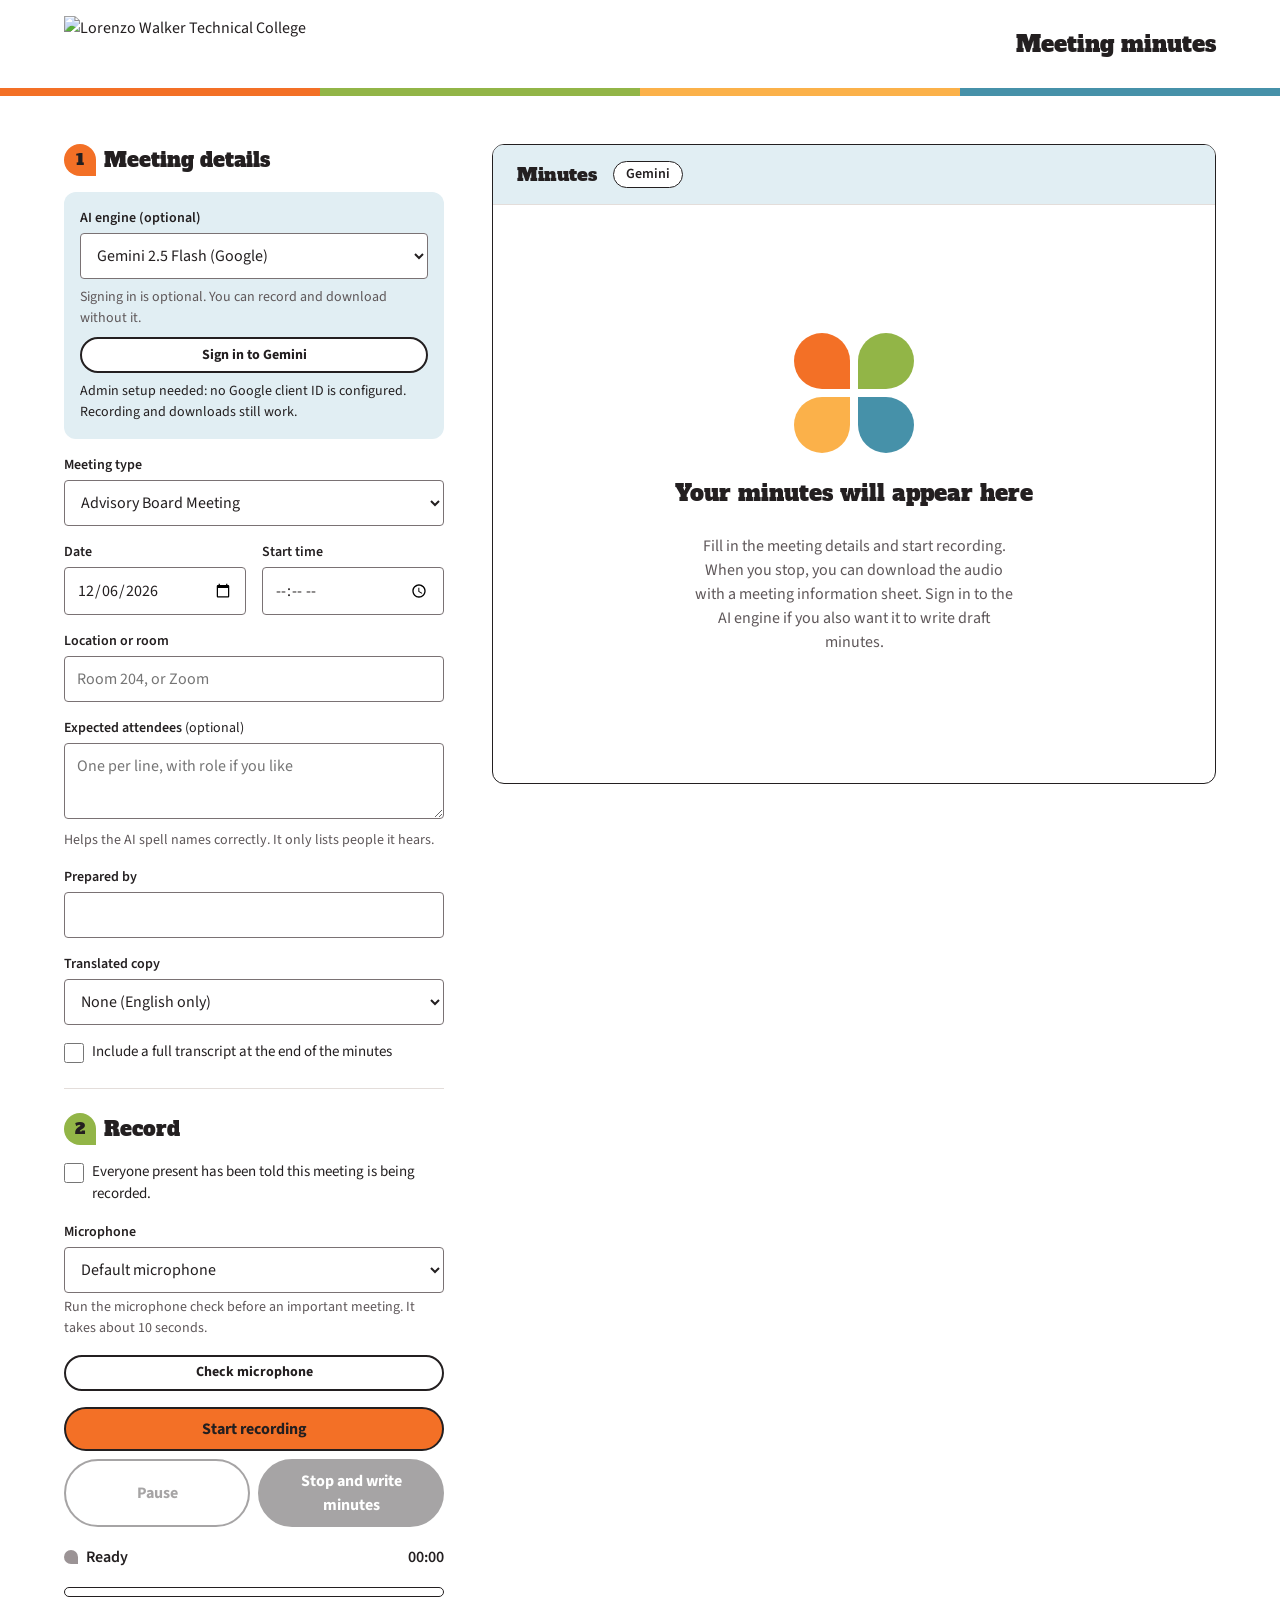
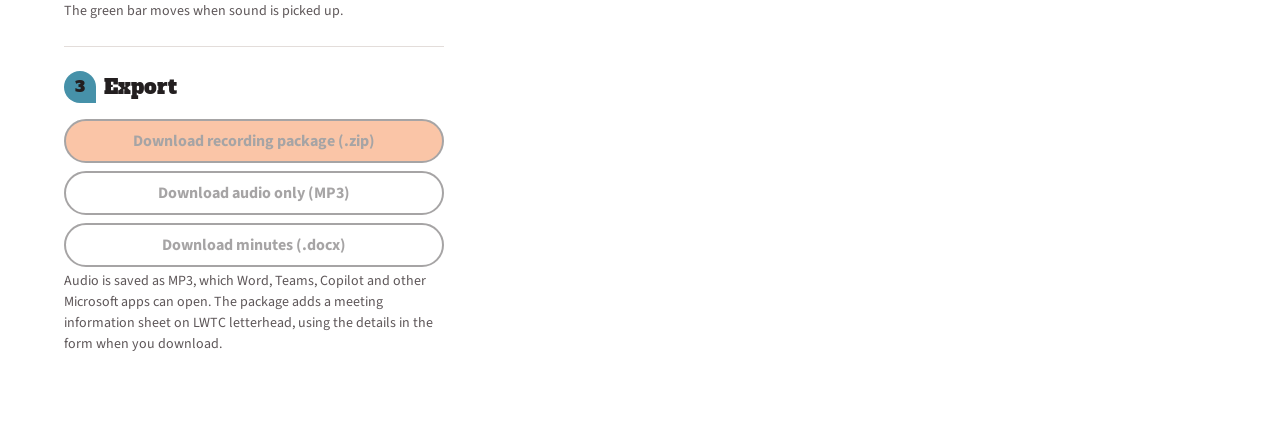
==== commit adb5c232: "Add files via upload" ====
--- a/index.html
+++ b/index.html
@@ -18,6 +18,320 @@
 
 <!-- Zip library for the recording package, pinned. If it fails to load, files download separately. -->
 <script src="https://cdnjs.cloudflare.com/ajax/libs/jszip/3.10.1/jszip.min.js"></script>
+
+<!-- lamejs 1.2.1: LAME MP3 encoder for JavaScript (https://github.com/zhuker/lamejs).
+     License: LGPL-3.0. Included unmodified as its own script block so it can be replaced.
+     It lets the page save recordings as MP3, a format Word, Teams, Copilot and other Microsoft apps open. -->
+<script>
+function lamejs(){function X(c){return new Int32Array(c)}function K(c){return new Float32Array(c)}function ca(c){if(1==c.length)return K(c[0]);var k=c[0];c=c.slice(1);for(var n=[],u=0;u<k;u++)n.push(ca(c));return n}function Ia(c){if(1==c.length)return X(c[0]);var k=c[0];c=c.slice(1);for(var n=[],u=0;u<k;u++)n.push(Ia(c));return n}function dc(c){if(1==c.length)return new Int16Array(c[0]);var k=c[0];c=c.slice(1);for(var n=[],u=0;u<k;u++)n.push(dc(c));return n}function Ob(c){if(1==c.length)return Array(c[0]);
+var k=c[0];c=c.slice(1);for(var n=[],u=0;u<k;u++)n.push(Ob(c));return n}function ra(c){this.ordinal=c}function G(c){this.ordinal=c}function la(c){this.ordinal=function(){return c}}function mc(){this.getLameVersion=function(){return"3.98.4"};this.getLameShortVersion=function(){return"3.98.4"};this.getLameVeryShortVersion=function(){return"LAME3.98r"};this.getPsyVersion=function(){return"0.93"};this.getLameUrl=function(){return"http://www.mp3dev.org/"};this.getLameOsBitness=function(){return"32bits"}}
+function Y(){function c(f,b,c,a,m,k){for(;0!=m--;)c[a]=1E-10+f[b+0]*k[0]-c[a-1]*k[1]+f[b-1]*k[2]-c[a-2]*k[3]+f[b-2]*k[4]-c[a-3]*k[5]+f[b-3]*k[6]-c[a-4]*k[7]+f[b-4]*k[8]-c[a-5]*k[9]+f[b-5]*k[10]-c[a-6]*k[11]+f[b-6]*k[12]-c[a-7]*k[13]+f[b-7]*k[14]-c[a-8]*k[15]+f[b-8]*k[16]-c[a-9]*k[17]+f[b-9]*k[18]-c[a-10]*k[19]+f[b-10]*k[20],++a,++b}function k(f,b,c,a,m,k){for(;0!=m--;)c[a]=f[b+0]*k[0]-c[a-1]*k[1]+f[b-1]*k[2]-c[a-2]*k[3]+f[b-2]*k[4],++a,++b}function n(f){return f*f}var V=Y.RMS_WINDOW_TIME_NUMERATOR,
+E=Y.RMS_WINDOW_TIME_DENOMINATOR,B=[[.038575994352,-3.84664617118067,-.02160367184185,7.81501653005538,-.00123395316851,-11.34170355132042,-9.291677959E-5,13.05504219327545,-.01655260341619,-12.28759895145294,.02161526843274,9.4829380631979,-.02074045215285,-5.87257861775999,.00594298065125,2.75465861874613,.00306428023191,-.86984376593551,1.2025322027E-4,.13919314567432,.00288463683916],[.0541865640643,-3.47845948550071,-.02911007808948,6.36317777566148,-.00848709379851,-8.54751527471874,-.00851165645469,
+9.4769360780128,-.00834990904936,-8.81498681370155,.02245293253339,6.85401540936998,-.02596338512915,-4.39470996079559,.01624864962975,2.19611684890774,-.00240879051584,-.75104302451432,.00674613682247,.13149317958808,-.00187763777362],[.15457299681924,-2.37898834973084,-.09331049056315,2.84868151156327,-.06247880153653,-2.64577170229825,.02163541888798,2.23697657451713,-.05588393329856,-1.67148153367602,.04781476674921,1.00595954808547,.00222312597743,-.45953458054983,.03174092540049,.16378164858596,
+-.01390589421898,-.05032077717131,.00651420667831,.0234789740702,-.00881362733839],[.30296907319327,-1.61273165137247,-.22613988682123,1.0797749225997,-.08587323730772,-.2565625775407,.03282930172664,-.1627671912044,-.00915702933434,-.22638893773906,-.02364141202522,.39120800788284,-.00584456039913,-.22138138954925,.06276101321749,.04500235387352,-8.28086748E-6,.02005851806501,.00205861885564,.00302439095741,-.02950134983287],[.33642304856132,-1.49858979367799,-.2557224142557,.87350271418188,-.11828570177555,
+.12205022308084,.11921148675203,-.80774944671438,-.07834489609479,.47854794562326,-.0046997791438,-.12453458140019,-.0058950022444,-.04067510197014,.05724228140351,.08333755284107,.00832043980773,-.04237348025746,-.0163538138454,.02977207319925,-.0176017656815],[.4491525660845,-.62820619233671,-.14351757464547,.29661783706366,-.22784394429749,-.372563729424,-.01419140100551,.00213767857124,.04078262797139,-.42029820170918,-.12398163381748,.22199650564824,.04097565135648,.00613424350682,.10478503600251,
+.06747620744683,-.01863887810927,.05784820375801,-.03193428438915,.03222754072173,.00541907748707],[.56619470757641,-1.04800335126349,-.75464456939302,.29156311971249,.1624213774223,-.26806001042947,.16744243493672,.00819999645858,-.18901604199609,.45054734505008,.3093178284183,-.33032403314006,-.27562961986224,.0673936833311,.00647310677246,-.04784254229033,.08647503780351,.01639907836189,-.0378898455484,.01807364323573,-.00588215443421],[.58100494960553,-.51035327095184,-.53174909058578,-.31863563325245,
+-.14289799034253,-.20256413484477,.17520704835522,.1472815413433,.02377945217615,.38952639978999,.15558449135573,-.23313271880868,-.25344790059353,-.05246019024463,.01628462406333,-.02505961724053,.06920467763959,.02442357316099,-.03721611395801,.01818801111503,-.00749618797172],[.53648789255105,-.2504987195602,-.42163034350696,-.43193942311114,-.00275953611929,-.03424681017675,.04267842219415,-.04678328784242,-.10214864179676,.26408300200955,.14590772289388,.15113130533216,-.02459864859345,-.17556493366449,
+-.11202315195388,-.18823009262115,-.04060034127,.05477720428674,.0478866554818,.0470440968812,-.02217936801134]],w=[[.98621192462708,-1.97223372919527,-1.97242384925416,.97261396931306,.98621192462708],[.98500175787242,-1.96977855582618,-1.97000351574484,.9702284756635,.98500175787242],[.97938932735214,-1.95835380975398,-1.95877865470428,.95920349965459,.97938932735214],[.97531843204928,-1.95002759149878,-1.95063686409857,.95124613669835,.97531843204928],[.97316523498161,-1.94561023566527,-1.94633046996323,
+.94705070426118,.97316523498161],[.96454515552826,-1.92783286977036,-1.92909031105652,.93034775234268,.96454515552826],[.96009142950541,-1.91858953033784,-1.92018285901082,.92177618768381,.96009142950541],[.95856916599601,-1.9154210807478,-1.91713833199203,.91885558323625,.95856916599601],[.94597685600279,-1.88903307939452,-1.89195371200558,.89487434461664,.94597685600279]];this.InitGainAnalysis=function(f,b){a:{for(var c=0;c<MAX_ORDER;c++)f.linprebuf[c]=f.lstepbuf[c]=f.loutbuf[c]=f.rinprebuf[c]=
+f.rstepbuf[c]=f.routbuf[c]=0;switch(0|b){case 48E3:f.reqindex=0;break;case 44100:f.reqindex=1;break;case 32E3:f.reqindex=2;break;case 24E3:f.reqindex=3;break;case 22050:f.reqindex=4;break;case 16E3:f.reqindex=5;break;case 12E3:f.reqindex=6;break;case 11025:f.reqindex=7;break;case 8E3:f.reqindex=8;break;default:b=INIT_GAIN_ANALYSIS_ERROR;break a}f.sampleWindow=0|(b*V+E-1)/E;f.lsum=0;f.rsum=0;f.totsamp=0;na.ill(f.A,0);b=INIT_GAIN_ANALYSIS_OK}if(b!=INIT_GAIN_ANALYSIS_OK)return INIT_GAIN_ANALYSIS_ERROR;
+f.linpre=MAX_ORDER;f.rinpre=MAX_ORDER;f.lstep=MAX_ORDER;f.rstep=MAX_ORDER;f.lout=MAX_ORDER;f.rout=MAX_ORDER;na.fill(f.B,0);return INIT_GAIN_ANALYSIS_OK};this.AnalyzeSamples=function(f,b,v,a,m,u,e){if(0==u)return GAIN_ANALYSIS_OK;var l=0;var d=u;switch(e){case 1:a=b;m=v;break;case 2:break;default:return GAIN_ANALYSIS_ERROR}u<MAX_ORDER?(T.arraycopy(b,v,f.linprebuf,MAX_ORDER,u),T.arraycopy(a,m,f.rinprebuf,MAX_ORDER,u)):(T.arraycopy(b,v,f.linprebuf,MAX_ORDER,MAX_ORDER),T.arraycopy(a,m,f.rinprebuf,MAX_ORDER,
+MAX_ORDER));for(;0<d;){var g=d>f.sampleWindow-f.totsamp?f.sampleWindow-f.totsamp:d;if(l<MAX_ORDER){e=f.linpre+l;var q=f.linprebuf;var D=f.rinpre+l;var p=f.rinprebuf;g>MAX_ORDER-l&&(g=MAX_ORDER-l)}else e=v+l,q=b,D=m+l,p=a;c(q,e,f.lstepbuf,f.lstep+f.totsamp,g,B[f.reqindex]);c(p,D,f.rstepbuf,f.rstep+f.totsamp,g,B[f.reqindex]);k(f.lstepbuf,f.lstep+f.totsamp,f.loutbuf,f.lout+f.totsamp,g,w[f.reqindex]);k(f.rstepbuf,f.rstep+f.totsamp,f.routbuf,f.rout+f.totsamp,g,w[f.reqindex]);e=f.lout+f.totsamp;q=f.loutbuf;
+D=f.rout+f.totsamp;p=f.routbuf;for(var r=g%8;0!=r--;)f.lsum+=n(q[e++]),f.rsum+=n(p[D++]);for(r=g/8;0!=r--;)f.lsum+=n(q[e+0])+n(q[e+1])+n(q[e+2])+n(q[e+3])+n(q[e+4])+n(q[e+5])+n(q[e+6])+n(q[e+7]),e+=8,f.rsum+=n(p[D+0])+n(p[D+1])+n(p[D+2])+n(p[D+3])+n(p[D+4])+n(p[D+5])+n(p[D+6])+n(p[D+7]),D+=8;d-=g;l+=g;f.totsamp+=g;f.totsamp==f.sampleWindow&&(e=10*Y.STEPS_per_dB*Math.log10((f.lsum+f.rsum)/f.totsamp*.5+1E-37),e=0>=e?0:0|e,e>=f.A.length&&(e=f.A.length-1),f.A[e]++,f.lsum=f.rsum=0,T.arraycopy(f.loutbuf,
+f.totsamp,f.loutbuf,0,MAX_ORDER),T.arraycopy(f.routbuf,f.totsamp,f.routbuf,0,MAX_ORDER),T.arraycopy(f.lstepbuf,f.totsamp,f.lstepbuf,0,MAX_ORDER),T.arraycopy(f.rstepbuf,f.totsamp,f.rstepbuf,0,MAX_ORDER),f.totsamp=0);if(f.totsamp>f.sampleWindow)return GAIN_ANALYSIS_ERROR}u<MAX_ORDER?(T.arraycopy(f.linprebuf,u,f.linprebuf,0,MAX_ORDER-u),T.arraycopy(f.rinprebuf,u,f.rinprebuf,0,MAX_ORDER-u),T.arraycopy(b,v,f.linprebuf,MAX_ORDER-u,u),T.arraycopy(a,m,f.rinprebuf,MAX_ORDER-u,u)):(T.arraycopy(b,v+u-MAX_ORDER,
+f.linprebuf,0,MAX_ORDER),T.arraycopy(a,m+u-MAX_ORDER,f.rinprebuf,0,MAX_ORDER));return GAIN_ANALYSIS_OK};this.GetTitleGain=function(f){var b=f.A;var c=f.A.length,a,m=0;for(a=0;a<c;a++)m+=b[a];if(0==m)b=GAIN_NOT_ENOUGH_SAMPLES;else{m=0|Math.ceil(m*(1-.95));for(a=c;0<a--&&!(0>=(m-=b[a])););b=64.82-a/Y.STEPS_per_dB}for(c=0;c<f.A.length;c++)f.B[c]+=f.A[c],f.A[c]=0;for(c=0;c<MAX_ORDER;c++)f.linprebuf[c]=f.lstepbuf[c]=f.loutbuf[c]=f.rinprebuf[c]=f.rstepbuf[c]=f.routbuf[c]=0;f.totsamp=0;f.lsum=f.rsum=0;return b}}
+function wc(){function c(b,c,a,f,k,e,l,d,g,q,D,p,r,t,J){this.vbr_q=b;this.quant_comp=c;this.quant_comp_s=a;this.expY=f;this.st_lrm=k;this.st_s=e;this.masking_adj=l;this.masking_adj_short=d;this.ath_lower=g;this.ath_curve=q;this.ath_sensitivity=D;this.interch=p;this.safejoint=r;this.sfb21mod=t;this.msfix=J}function k(b,c,a,f,k,e,l,d,g,q,D,p,r,t){this.quant_comp=c;this.quant_comp_s=a;this.safejoint=f;this.nsmsfix=k;this.st_lrm=e;this.st_s=l;this.nsbass=d;this.scale=g;this.masking_adj=q;this.ath_lower=
+D;this.ath_curve=p;this.interch=r;this.sfscale=t}function n(b,c,a){var f=b.VBR==G.vbr_rh?B:w,k=b.VBR_q_frac,e=f[c];f=f[c+1];e.st_lrm+=k*(f.st_lrm-e.st_lrm);e.st_s+=k*(f.st_s-e.st_s);e.masking_adj+=k*(f.masking_adj-e.masking_adj);e.masking_adj_short+=k*(f.masking_adj_short-e.masking_adj_short);e.ath_lower+=k*(f.ath_lower-e.ath_lower);e.ath_curve+=k*(f.ath_curve-e.ath_curve);e.ath_sensitivity+=k*(f.ath_sensitivity-e.ath_sensitivity);e.interch+=k*(f.interch-e.interch);e.msfix+=k*(f.msfix-e.msfix);f=
+e.vbr_q;0>f&&(f=0);9<f&&(f=9);b.VBR_q=f;b.VBR_q_frac=0;0!=a?b.quant_comp=e.quant_comp:0<Math.abs(b.quant_comp- -1)||(b.quant_comp=e.quant_comp);0!=a?b.quant_comp_short=e.quant_comp_s:0<Math.abs(b.quant_comp_short- -1)||(b.quant_comp_short=e.quant_comp_s);0!=e.expY&&(b.experimentalY=0!=e.expY);0!=a?b.internal_flags.nsPsy.attackthre=e.st_lrm:0<Math.abs(b.internal_flags.nsPsy.attackthre- -1)||(b.internal_flags.nsPsy.attackthre=e.st_lrm);0!=a?b.internal_flags.nsPsy.attackthre_s=e.st_s:0<Math.abs(b.internal_flags.nsPsy.attackthre_s-
+-1)||(b.internal_flags.nsPsy.attackthre_s=e.st_s);0!=a?b.maskingadjust=e.masking_adj:0<Math.abs(b.maskingadjust-0)||(b.maskingadjust=e.masking_adj);0!=a?b.maskingadjust_short=e.masking_adj_short:0<Math.abs(b.maskingadjust_short-0)||(b.maskingadjust_short=e.masking_adj_short);0!=a?b.ATHlower=-e.ath_lower/10:0<Math.abs(10*-b.ATHlower)||(b.ATHlower=-e.ath_lower/10);0!=a?b.ATHcurve=e.ath_curve:0<Math.abs(b.ATHcurve- -1)||(b.ATHcurve=e.ath_curve);0!=a?b.athaa_sensitivity=e.ath_sensitivity:0<Math.abs(b.athaa_sensitivity-
+-1)||(b.athaa_sensitivity=e.ath_sensitivity);0<e.interch&&(0!=a?b.interChRatio=e.interch:0<Math.abs(b.interChRatio- -1)||(b.interChRatio=e.interch));0<e.safejoint&&(b.exp_nspsytune|=e.safejoint);0<e.sfb21mod&&(b.exp_nspsytune|=e.sfb21mod<<20);0!=a?b.msfix=e.msfix:0<Math.abs(b.msfix- -1)||(b.msfix=e.msfix);0==a&&(b.VBR_q=c,b.VBR_q_frac=k)}function V(b,c,a){var m=E.nearestBitrateFullIndex(c);b.VBR=G.vbr_abr;b.VBR_mean_bitrate_kbps=c;b.VBR_mean_bitrate_kbps=Math.min(b.VBR_mean_bitrate_kbps,320);b.VBR_mean_bitrate_kbps=
+Math.max(b.VBR_mean_bitrate_kbps,8);b.brate=b.VBR_mean_bitrate_kbps;320<b.VBR_mean_bitrate_kbps&&(b.disable_reservoir=!0);0<f[m].safejoint&&(b.exp_nspsytune|=2);0<f[m].sfscale&&(b.internal_flags.noise_shaping=2);if(0<Math.abs(f[m].nsbass)){var k=int(4*f[m].nsbass);0>k&&(k+=64);b.exp_nspsytune|=k<<2}0!=a?b.quant_comp=f[m].quant_comp:0<Math.abs(b.quant_comp- -1)||(b.quant_comp=f[m].quant_comp);0!=a?b.quant_comp_short=f[m].quant_comp_s:0<Math.abs(b.quant_comp_short- -1)||(b.quant_comp_short=f[m].quant_comp_s);
+0!=a?b.msfix=f[m].nsmsfix:0<Math.abs(b.msfix- -1)||(b.msfix=f[m].nsmsfix);0!=a?b.internal_flags.nsPsy.attackthre=f[m].st_lrm:0<Math.abs(b.internal_flags.nsPsy.attackthre- -1)||(b.internal_flags.nsPsy.attackthre=f[m].st_lrm);0!=a?b.internal_flags.nsPsy.attackthre_s=f[m].st_s:0<Math.abs(b.internal_flags.nsPsy.attackthre_s- -1)||(b.internal_flags.nsPsy.attackthre_s=f[m].st_s);0!=a?b.scale=f[m].scale:0<Math.abs(b.scale- -1)||(b.scale=f[m].scale);0!=a?b.maskingadjust=f[m].masking_adj:0<Math.abs(b.maskingadjust-
+0)||(b.maskingadjust=f[m].masking_adj);0<f[m].masking_adj?0!=a?b.maskingadjust_short=.9*f[m].masking_adj:0<Math.abs(b.maskingadjust_short-0)||(b.maskingadjust_short=.9*f[m].masking_adj):0!=a?b.maskingadjust_short=1.1*f[m].masking_adj:0<Math.abs(b.maskingadjust_short-0)||(b.maskingadjust_short=1.1*f[m].masking_adj);0!=a?b.ATHlower=-f[m].ath_lower/10:0<Math.abs(10*-b.ATHlower)||(b.ATHlower=-f[m].ath_lower/10);0!=a?b.ATHcurve=f[m].ath_curve:0<Math.abs(b.ATHcurve- -1)||(b.ATHcurve=f[m].ath_curve);0!=
+a?b.interChRatio=f[m].interch:0<Math.abs(b.interChRatio- -1)||(b.interChRatio=f[m].interch);return c}var E;this.setModules=function(b){E=b};var B=[new c(0,9,9,0,5.2,125,-4.2,-6.3,4.8,1,0,0,2,21,.97),new c(1,9,9,0,5.3,125,-3.6,-5.6,4.5,1.5,0,0,2,21,1.35),new c(2,9,9,0,5.6,125,-2.2,-3.5,2.8,2,0,0,2,21,1.49),new c(3,9,9,1,5.8,130,-1.8,-2.8,2.6,3,-4,0,2,20,1.64),new c(4,9,9,1,6,135,-.7,-1.1,1.1,3.5,-8,0,2,0,1.79),new c(5,9,9,1,6.4,140,.5,.4,-7.5,4,-12,2E-4,0,0,1.95),new c(6,9,9,1,6.6,145,.67,.65,-14.7,
+6.5,-19,4E-4,0,0,2.3),new c(7,9,9,1,6.6,145,.8,.75,-19.7,8,-22,6E-4,0,0,2.7),new c(8,9,9,1,6.6,145,1.2,1.15,-27.5,10,-23,7E-4,0,0,0),new c(9,9,9,1,6.6,145,1.6,1.6,-36,11,-25,8E-4,0,0,0),new c(10,9,9,1,6.6,145,2,2,-36,12,-25,8E-4,0,0,0)],w=[new c(0,9,9,0,4.2,25,-7,-4,7.5,1,0,0,2,26,.97),new c(1,9,9,0,4.2,25,-5.6,-3.6,4.5,1.5,0,0,2,21,1.35),new c(2,9,9,0,4.2,25,-4.4,-1.8,2,2,0,0,2,18,1.49),new c(3,9,9,1,4.2,25,-3.4,-1.25,1.1,3,-4,0,2,15,1.64),new c(4,9,9,1,4.2,25,-2.2,.1,0,3.5,-8,0,2,0,1.79),new c(5,
+9,9,1,4.2,25,-1,1.65,-7.7,4,-12,2E-4,0,0,1.95),new c(6,9,9,1,4.2,25,-0,2.47,-7.7,6.5,-19,4E-4,0,0,2),new c(7,9,9,1,4.2,25,.5,2,-14.5,8,-22,6E-4,0,0,2),new c(8,9,9,1,4.2,25,1,2.4,-22,10,-23,7E-4,0,0,2),new c(9,9,9,1,4.2,25,1.5,2.95,-30,11,-25,8E-4,0,0,2),new c(10,9,9,1,4.2,25,2,2.95,-36,12,-30,8E-4,0,0,2)],f=[new k(8,9,9,0,0,6.6,145,0,.95,0,-30,11,.0012,1),new k(16,9,9,0,0,6.6,145,0,.95,0,-25,11,.001,1),new k(24,9,9,0,0,6.6,145,0,.95,0,-20,11,.001,1),new k(32,9,9,0,0,6.6,145,0,.95,0,-15,11,.001,1),
+new k(40,9,9,0,0,6.6,145,0,.95,0,-10,11,9E-4,1),new k(48,9,9,0,0,6.6,145,0,.95,0,-10,11,9E-4,1),new k(56,9,9,0,0,6.6,145,0,.95,0,-6,11,8E-4,1),new k(64,9,9,0,0,6.6,145,0,.95,0,-2,11,8E-4,1),new k(80,9,9,0,0,6.6,145,0,.95,0,0,8,7E-4,1),new k(96,9,9,0,2.5,6.6,145,0,.95,0,1,5.5,6E-4,1),new k(112,9,9,0,2.25,6.6,145,0,.95,0,2,4.5,5E-4,1),new k(128,9,9,0,1.95,6.4,140,0,.95,0,3,4,2E-4,1),new k(160,9,9,1,1.79,6,135,0,.95,-2,5,3.5,0,1),new k(192,9,9,1,1.49,5.6,125,0,.97,-4,7,3,0,0),new k(224,9,9,1,1.25,5.2,
+125,0,.98,-6,9,2,0,0),new k(256,9,9,1,.97,5.2,125,0,1,-8,10,1,0,0),new k(320,9,9,1,.9,5.2,125,0,1,-10,12,0,0,0)];this.apply_preset=function(b,c,a){switch(c){case W.R3MIX:c=W.V3;b.VBR=G.vbr_mtrh;break;case W.MEDIUM:c=W.V4;b.VBR=G.vbr_rh;break;case W.MEDIUM_FAST:c=W.V4;b.VBR=G.vbr_mtrh;break;case W.STANDARD:c=W.V2;b.VBR=G.vbr_rh;break;case W.STANDARD_FAST:c=W.V2;b.VBR=G.vbr_mtrh;break;case W.EXTREME:c=W.V0;b.VBR=G.vbr_rh;break;case W.EXTREME_FAST:c=W.V0;b.VBR=G.vbr_mtrh;break;case W.INSANE:return c=
+320,b.preset=c,V(b,c,a),b.VBR=G.vbr_off,c}b.preset=c;switch(c){case W.V9:return n(b,9,a),c;case W.V8:return n(b,8,a),c;case W.V7:return n(b,7,a),c;case W.V6:return n(b,6,a),c;case W.V5:return n(b,5,a),c;case W.V4:return n(b,4,a),c;case W.V3:return n(b,3,a),c;case W.V2:return n(b,2,a),c;case W.V1:return n(b,1,a),c;case W.V0:return n(b,0,a),c}if(8<=c&&320>=c)return V(b,c,a);b.preset=0;return c}}function qb(){function u(a){this.bits=0|a}function k(a,d,p,b,e,c){d=.5946/d;for(a>>=1;0!=a--;)e[c++]=d>p[b++]?
+0:1,e[c++]=d>p[b++]?0:1}function n(a,d,b,e,c,l){a>>=1;var h=a%2;for(a>>=1;0!=a--;){var p=b[e++]*d;var r=b[e++]*d;var t=0|p;var f=b[e++]*d;var g=0|r;var J=b[e++]*d;var D=0|f;p+=B.adj43[t];t=0|J;r+=B.adj43[g];c[l++]=0|p;f+=B.adj43[D];c[l++]=0|r;J+=B.adj43[t];c[l++]=0|f;c[l++]=0|J}0!=h&&(p=b[e++]*d,r=b[e++]*d,p+=B.adj43[0|p],r+=B.adj43[0|r],c[l++]=0|p,c[l++]=0|r)}function V(a,d,b,e){var p,c=d,h=p=0;do{var r=a[c++],l=a[c++];p<r&&(p=r);h<l&&(h=l)}while(c<b);p<h&&(p=h);switch(p){case 0:return p;case 1:c=
+d;d=0;p=w.ht[1].hlen;do h=2*a[c+0]+a[c+1],c+=2,d+=p[h];while(c<b);e.bits+=d;return 1;case 2:case 3:c=d;d=f[p-1];p=0;h=w.ht[d].xlen;r=2==d?w.table23:w.table56;do l=a[c+0]*h+a[c+1],c+=2,p+=r[l];while(c<b);a=p&65535;p>>=16;p>a&&(p=a,d++);e.bits+=p;return d;case 4:case 5:case 6:case 7:case 8:case 9:case 10:case 11:case 12:case 13:case 14:case 15:c=d;d=f[p-1];r=h=p=0;l=w.ht[d].xlen;var g=w.ht[d].hlen,D=w.ht[d+1].hlen,q=w.ht[d+2].hlen;do{var m=a[c+0]*l+a[c+1];c+=2;p+=g[m];h+=D[m];r+=q[m]}while(c<b);a=d;
+p>h&&(p=h,a++);p>r&&(p=r,a=d+2);e.bits+=p;return a;default:if(p>ia.IXMAX_VAL)return e.bits=ia.LARGE_BITS,-1;p-=15;for(c=24;32>c&&!(w.ht[c].linmax>=p);c++);for(h=c-8;24>h&&!(w.ht[h].linmax>=p);h++);p=h;r=65536*w.ht[p].xlen+w.ht[c].xlen;h=0;do l=a[d++],g=a[d++],0!=l&&(14<l&&(l=15,h+=r),l*=16),0!=g&&(14<g&&(g=15,h+=r),l+=g),h+=w.largetbl[l];while(d<b);a=h&65535;h>>=16;h>a&&(h=a,p=c);e.bits+=h;return p}}function E(a,d,p,b,e,l,h,g){for(var r=d.big_values,f=2;f<c.SBMAX_l+1;f++){var x=a.scalefac_band.l[f];
+if(x>=r)break;var t=e[f-2]+d.count1bits;if(p.part2_3_length<=t)break;t=new u(t);x=V(b,x,r,t);t=t.bits;p.part2_3_length<=t||(p.assign(d),p.part2_3_length=t,p.region0_count=l[f-2],p.region1_count=f-2-l[f-2],p.table_select[0]=h[f-2],p.table_select[1]=g[f-2],p.table_select[2]=x)}}var B=null;this.qupvt=null;this.setModules=function(a){B=this.qupvt=a};var ha=[[0,0],[0,0],[0,0],[0,0],[0,0],[0,1],[1,1],[1,1],[1,2],[2,2],[2,3],[2,3],[3,4],[3,4],[3,4],[4,5],[4,5],[4,6],[5,6],[5,6],[5,7],[6,7],[6,7]],f=[1,2,
+5,7,7,10,10,13,13,13,13,13,13,13,13];this.noquant_count_bits=function(a,d,p){var b=d.l3_enc,e=Math.min(576,d.max_nonzero_coeff+2>>1<<1);null!=p&&(p.sfb_count1=0);for(;1<e&&0==(b[e-1]|b[e-2]);e-=2);d.count1=e;for(var l=0,h=0;3<e&&!(1<((b[e-1]|b[e-2]|b[e-3]|b[e-4])&2147483647));e-=4){var f=2*(2*(2*b[e-4]+b[e-3])+b[e-2])+b[e-1];l+=w.t32l[f];h+=w.t33l[f]}f=l;d.count1table_select=0;l>h&&(f=h,d.count1table_select=1);d.count1bits=f;d.big_values=e;if(0==e)return f;d.block_type==c.SHORT_TYPE?(l=3*a.scalefac_band.s[3],
+l>d.big_values&&(l=d.big_values),h=d.big_values):d.block_type==c.NORM_TYPE?(l=d.region0_count=a.bv_scf[e-2],h=d.region1_count=a.bv_scf[e-1],h=a.scalefac_band.l[l+h+2],l=a.scalefac_band.l[l+1],h<e&&(f=new u(f),d.table_select[2]=V(b,h,e,f),f=f.bits)):(d.region0_count=7,d.region1_count=c.SBMAX_l-1-7-1,l=a.scalefac_band.l[8],h=e,l>h&&(l=h));l=Math.min(l,e);h=Math.min(h,e);0<l&&(f=new u(f),d.table_select[0]=V(b,0,l,f),f=f.bits);l<h&&(f=new u(f),d.table_select[1]=V(b,l,h,f),f=f.bits);2==a.use_best_huffman&&
+(d.part2_3_length=f,best_huffman_divide(a,d),f=d.part2_3_length);if(null!=p&&d.block_type==c.NORM_TYPE){for(b=0;a.scalefac_band.l[b]<d.big_values;)b++;p.sfb_count1=b}return f};this.count_bits=function(a,d,e,b){var p=e.l3_enc,l=ia.IXMAX_VAL/B.IPOW20(e.global_gain);if(e.xrpow_max>l)return ia.LARGE_BITS;l=B.IPOW20(e.global_gain);var h,f=0,g=0,r=0,D=0,m=0,q=p,v=0,C=d,I=0;var Q=null!=b&&e.global_gain==b.global_gain;var S=e.block_type==c.SHORT_TYPE?38:21;for(h=0;h<=S;h++){var u=-1;if(Q||e.block_type==c.NORM_TYPE)u=
+e.global_gain-(e.scalefac[h]+(0!=e.preflag?B.pretab[h]:0)<<e.scalefac_scale+1)-8*e.subblock_gain[e.window[h]];if(Q&&b.step[h]==u)0!=g&&(n(g,l,C,I,q,v),g=0),0!=r&&(k(r,l,C,I,q,v),r=0);else{var Z=e.width[h];f+e.width[h]>e.max_nonzero_coeff&&(h=e.max_nonzero_coeff-f+1,na.fill(p,e.max_nonzero_coeff,576,0),Z=h,0>Z&&(Z=0),h=S+1);0==g&&0==r&&(q=p,v=m,C=d,I=D);null!=b&&0<b.sfb_count1&&h>=b.sfb_count1&&0<b.step[h]&&u>=b.step[h]?(0!=g&&(n(g,l,C,I,q,v),g=0,q=p,v=m,C=d,I=D),r+=Z):(0!=r&&(k(r,l,C,I,q,v),r=0,q=
+p,v=m,C=d,I=D),g+=Z);if(0>=Z){0!=r&&(k(r,l,C,I,q,v),r=0);0!=g&&(n(g,l,C,I,q,v),g=0);break}}h<=S&&(m+=e.width[h],D+=e.width[h],f+=e.width[h])}0!=g&&n(g,l,C,I,q,v);0!=r&&k(r,l,C,I,q,v);if(0!=(a.substep_shaping&2))for(l=0,S=.634521682242439/B.IPOW20(e.global_gain+e.scalefac_scale),f=0;f<e.sfbmax;f++)if(Q=e.width[f],0==a.pseudohalf[f])l+=Q;else for(g=l,l+=Q;g<l;++g)p[g]=d[g]>=S?p[g]:0;return this.noquant_count_bits(a,e,b)};this.best_huffman_divide=function(a,d){var e=new rb,b=d.l3_enc,l=X(23),f=X(23),
+h=X(23),g=X(23);if(d.block_type!=c.SHORT_TYPE||1!=a.mode_gr){e.assign(d);if(d.block_type==c.NORM_TYPE){for(var y=d.big_values,m=0;22>=m;m++)l[m]=ia.LARGE_BITS;for(m=0;16>m;m++){var D=a.scalefac_band.l[m+1];if(D>=y)break;var q=0,k=new u(q),v=V(b,0,D,k);q=k.bits;for(var C=0;8>C;C++){var I=a.scalefac_band.l[m+C+2];if(I>=y)break;k=q;k=new u(k);I=V(b,D,I,k);k=k.bits;l[m+C]>k&&(l[m+C]=k,f[m+C]=m,h[m+C]=v,g[m+C]=I)}}E(a,e,d,b,l,f,h,g)}y=e.big_values;if(!(0==y||1<(b[y-2]|b[y-1])||(y=d.count1+2,576<y))){e.assign(d);
+e.count1=y;for(D=m=0;y>e.big_values;y-=4)q=2*(2*(2*b[y-4]+b[y-3])+b[y-2])+b[y-1],m+=w.t32l[q],D+=w.t33l[q];e.big_values=y;e.count1table_select=0;m>D&&(m=D,e.count1table_select=1);e.count1bits=m;e.block_type==c.NORM_TYPE?E(a,e,d,b,l,f,h,g):(e.part2_3_length=m,m=a.scalefac_band.l[8],m>y&&(m=y),0<m&&(a=new u(e.part2_3_length),e.table_select[0]=V(b,0,m,a),e.part2_3_length=a.bits),y>m&&(a=new u(e.part2_3_length),e.table_select[1]=V(b,m,y,a),e.part2_3_length=a.bits),d.part2_3_length>e.part2_3_length&&d.assign(e))}}};
+var b=[1,1,1,1,8,2,2,2,4,4,4,8,8,8,16,16],v=[1,2,4,8,1,2,4,8,2,4,8,2,4,8,4,8],a=[0,0,0,0,3,1,1,1,2,2,2,3,3,3,4,4],m=[0,1,2,3,0,1,2,3,1,2,3,1,2,3,2,3];qb.slen1_tab=a;qb.slen2_tab=m;this.best_scalefac_store=function(d,e,p,l){var f=l.tt[e][p],g,h,r=0;for(g=h=0;g<f.sfbmax;g++){var y=f.width[g];h+=y;for(y=-y;0>y&&0==f.l3_enc[y+h];y++);0==y&&(f.scalefac[g]=r=-2)}if(0==f.scalefac_scale&&0==f.preflag){for(g=h=0;g<f.sfbmax;g++)0<f.scalefac[g]&&(h|=f.scalefac[g]);if(0==(h&1)&&0!=h){for(g=0;g<f.sfbmax;g++)0<
+f.scalefac[g]&&(f.scalefac[g]>>=1);f.scalefac_scale=r=1}}if(0==f.preflag&&f.block_type!=c.SHORT_TYPE&&2==d.mode_gr){for(g=11;g<c.SBPSY_l&&!(f.scalefac[g]<B.pretab[g]&&-2!=f.scalefac[g]);g++);if(g==c.SBPSY_l){for(g=11;g<c.SBPSY_l;g++)0<f.scalefac[g]&&(f.scalefac[g]-=B.pretab[g]);f.preflag=r=1}}for(g=0;4>g;g++)l.scfsi[p][g]=0;if(2==d.mode_gr&&1==e&&l.tt[0][p].block_type!=c.SHORT_TYPE&&l.tt[1][p].block_type!=c.SHORT_TYPE){e=l.tt[1][p];h=l.tt[0][p];for(r=0;r<w.scfsi_band.length-1;r++){for(g=w.scfsi_band[r];g<
+w.scfsi_band[r+1]&&!(h.scalefac[g]!=e.scalefac[g]&&0<=e.scalefac[g]);g++);if(g==w.scfsi_band[r+1]){for(g=w.scfsi_band[r];g<w.scfsi_band[r+1];g++)e.scalefac[g]=-1;l.scfsi[p][r]=1}}for(g=l=p=0;11>g;g++)-1!=e.scalefac[g]&&(l++,p<e.scalefac[g]&&(p=e.scalefac[g]));for(y=h=0;g<c.SBPSY_l;g++)-1!=e.scalefac[g]&&(y++,h<e.scalefac[g]&&(h=e.scalefac[g]));for(r=0;16>r;r++)p<b[r]&&h<v[r]&&(g=a[r]*l+m[r]*y,e.part2_length>g&&(e.part2_length=g,e.scalefac_compress=r));r=0}for(g=0;g<f.sfbmax;g++)-2==f.scalefac[g]&&
+(f.scalefac[g]=0);0!=r&&(2==d.mode_gr?this.scale_bitcount(f):this.scale_bitcount_lsf(d,f))};var z=[0,18,36,54,54,36,54,72,54,72,90,72,90,108,108,126],e=[0,18,36,54,51,35,53,71,52,70,88,69,87,105,104,122],l=[0,10,20,30,33,21,31,41,32,42,52,43,53,63,64,74];this.scale_bitcount=function(a){var d,g=0,f=0,t=a.scalefac;if(a.block_type==c.SHORT_TYPE){var m=z;0!=a.mixed_block_flag&&(m=e)}else if(m=l,0==a.preflag){for(d=11;d<c.SBPSY_l&&!(t[d]<B.pretab[d]);d++);if(d==c.SBPSY_l)for(a.preflag=1,d=11;d<c.SBPSY_l;d++)t[d]-=
+B.pretab[d]}for(d=0;d<a.sfbdivide;d++)g<t[d]&&(g=t[d]);for(;d<a.sfbmax;d++)f<t[d]&&(f=t[d]);a.part2_length=ia.LARGE_BITS;for(d=0;16>d;d++)g<b[d]&&f<v[d]&&a.part2_length>m[d]&&(a.part2_length=m[d],a.scalefac_compress=d);return a.part2_length==ia.LARGE_BITS};var d=[[15,15,7,7],[15,15,7,0],[7,3,0,0],[15,31,31,0],[7,7,7,0],[3,3,0,0]];this.scale_bitcount_lsf=function(a,e){var b,f,l,m,h=X(4),x=e.scalefac;a=0!=e.preflag?2:0;for(l=0;4>l;l++)h[l]=0;if(e.block_type==c.SHORT_TYPE){var y=1;var k=B.nr_of_sfb_block[a][y];
+for(b=m=0;4>b;b++){var q=k[b]/3;for(l=0;l<q;l++,m++)for(f=0;3>f;f++)x[3*m+f]>h[b]&&(h[b]=x[3*m+f])}}else for(y=0,k=B.nr_of_sfb_block[a][y],b=m=0;4>b;b++)for(q=k[b],l=0;l<q;l++,m++)x[m]>h[b]&&(h[b]=x[m]);q=!1;for(b=0;4>b;b++)h[b]>d[a][b]&&(q=!0);if(!q){e.sfb_partition_table=B.nr_of_sfb_block[a][y];for(b=0;4>b;b++)e.slen[b]=g[h[b]];y=e.slen[0];b=e.slen[1];h=e.slen[2];f=e.slen[3];switch(a){case 0:e.scalefac_compress=(5*y+b<<4)+(h<<2)+f;break;case 1:e.scalefac_compress=400+(5*y+b<<2)+h;break;case 2:e.scalefac_compress=
+500+3*y+b;break;default:T.err.printf("intensity stereo not implemented yet\n")}}if(!q)for(b=e.part2_length=0;4>b;b++)e.part2_length+=e.slen[b]*e.sfb_partition_table[b];return q};var g=[0,1,2,2,3,3,3,3,4,4,4,4,4,4,4,4];this.huffman_init=function(a){for(var d=2;576>=d;d+=2){for(var e=0,b;a.scalefac_band.l[++e]<d;);for(b=ha[e][0];a.scalefac_band.l[b+1]>d;)b--;0>b&&(b=ha[e][0]);a.bv_scf[d-2]=b;for(b=ha[e][1];a.scalefac_band.l[b+a.bv_scf[d-2]+2]>d;)b--;0>b&&(b=ha[e][1]);a.bv_scf[d-1]=b}}}function xc(){var c;
+this.setModules=function(k){c=k};this.ResvFrameBegin=function(k,n){var u=k.internal_flags,E=u.l3_side,B=c.getframebits(k);n.bits=(B-8*u.sideinfo_len)/u.mode_gr;var w=2048*u.mode_gr-8;if(320<k.brate)var f=8*int(1E3*k.brate/(k.out_samplerate/1152)/8+.5);else f=11520,k.strict_ISO&&(f=8*int(32E4/(k.out_samplerate/1152)/8+.5));u.ResvMax=f-B;u.ResvMax>w&&(u.ResvMax=w);if(0>u.ResvMax||k.disable_reservoir)u.ResvMax=0;k=n.bits*u.mode_gr+Math.min(u.ResvSize,u.ResvMax);k>f&&(k=f);E.resvDrain_pre=0;null!=u.pinfo&&
+(u.pinfo.mean_bits=n.bits/2,u.pinfo.resvsize=u.ResvSize);return k};this.ResvMaxBits=function(c,n,u,E){var k=c.internal_flags,w=k.ResvSize,f=k.ResvMax;0!=E&&(w+=n);0!=(k.substep_shaping&1)&&(f*=.9);u.bits=n;10*w>9*f?(E=w-9*f/10,u.bits+=E,k.substep_shaping|=128):(E=0,k.substep_shaping&=127,c.disable_reservoir||0!=(k.substep_shaping&1)||(u.bits-=.1*n));c=w<6*k.ResvMax/10?w:6*k.ResvMax/10;c-=E;0>c&&(c=0);return c};this.ResvAdjust=function(c,n){c.ResvSize-=n.part2_3_length+n.part2_length};this.ResvFrameEnd=
+function(c,n){var k,u=c.l3_side;c.ResvSize+=n*c.mode_gr;n=0;u.resvDrain_post=0;u.resvDrain_pre=0;0!=(k=c.ResvSize%8)&&(n+=k);k=c.ResvSize-n-c.ResvMax;0<k&&(n+=k);k=Math.min(8*u.main_data_begin,n)/8;u.resvDrain_pre+=8*k;n-=8*k;c.ResvSize-=8*k;u.main_data_begin-=k;u.resvDrain_post+=n;c.ResvSize-=n}}function qa(){function u(a,e,b){for(;0<b;){if(0==D){D=8;q++;if(a.header[a.w_ptr].write_timing==g){var c=a;T.arraycopy(c.header[c.w_ptr].buf,0,d,q,c.sideinfo_len);q+=c.sideinfo_len;g+=8*c.sideinfo_len;c.w_ptr=
+c.w_ptr+1&da.MAX_HEADER_BUF-1}d[q]=0}c=Math.min(b,D);b-=c;D-=c;d[q]|=e>>b<<D;g+=c}}function k(a,d){var b=a.internal_flags,c;8<=d&&(u(b,76,8),d-=8);8<=d&&(u(b,65,8),d-=8);8<=d&&(u(b,77,8),d-=8);8<=d&&(u(b,69,8),d-=8);if(32<=d){var h=e.getLameShortVersion();if(32<=d)for(c=0;c<h.length&&8<=d;++c)d-=8,u(b,h.charAt(c),8)}for(;1<=d;--d)u(b,b.ancillary_flag,1),b.ancillary_flag^=a.disable_reservoir?0:1}function n(a,d,e){for(var b=a.header[a.h_ptr].ptr;0<e;){var h=Math.min(e,8-(b&7));e-=h;a.header[a.h_ptr].buf[b>>
+3]|=d>>e<<8-(b&7)-h;b+=h}a.header[a.h_ptr].ptr=b}function V(a,d){a<<=8;for(var e=0;8>e;e++)a<<=1,d<<=1,0!=((d^a)&65536)&&(d^=32773);return d}function E(a,d){var e=w.ht[d.count1table_select+32],b,h=0,c=d.big_values,g=d.big_values;for(b=(d.count1-d.big_values)/4;0<b;--b){var l=0,f=0;var p=d.l3_enc[c+0];0!=p&&(f+=8,0>d.xr[g+0]&&l++);p=d.l3_enc[c+1];0!=p&&(f+=4,l*=2,0>d.xr[g+1]&&l++);p=d.l3_enc[c+2];0!=p&&(f+=2,l*=2,0>d.xr[g+2]&&l++);p=d.l3_enc[c+3];0!=p&&(f++,l*=2,0>d.xr[g+3]&&l++);c+=4;g+=4;u(a,l+e.table[f],
+e.hlen[f]);h+=e.hlen[f]}return h}function B(a,d,e,b,h){var c=w.ht[d],g=0;if(0==d)return g;for(;e<b;e+=2){var l=0,f=0,p=c.xlen,r=c.xlen,m=0,C=h.l3_enc[e],k=h.l3_enc[e+1];0!=C&&(0>h.xr[e]&&m++,l--);15<d&&(14<C&&(m|=C-15<<1,f=p,C=15),14<k&&(r=k-15,m<<=p,m|=r,f+=p,k=15),r=16);0!=k&&(m<<=1,0>h.xr[e+1]&&m++,l--);C=C*r+k;f-=l;l+=c.hlen[C];u(a,c.table[C],l);u(a,m,f);g+=l+f}return g}function K(a,d){var e=3*a.scalefac_band.s[3];e>d.big_values&&(e=d.big_values);var b=B(a,d.table_select[0],0,e,d);return b+=B(a,
+d.table_select[1],e,d.big_values,d)}function f(a,d){var e=d.big_values;var b=d.region0_count+1;var h=a.scalefac_band.l[b];b+=d.region1_count+1;var c=a.scalefac_band.l[b];h>e&&(h=e);c>e&&(c=e);b=B(a,d.table_select[0],0,h,d);b+=B(a,d.table_select[1],h,c,d);return b+=B(a,d.table_select[2],c,e,d)}function b(){this.total=0}function v(d,e){var b=d.internal_flags;var c=b.w_ptr;var h=b.h_ptr-1;-1==h&&(h=da.MAX_HEADER_BUF-1);var l=b.header[h].write_timing-g;e.total=l;if(0<=l){var f=1+h-c;h<c&&(f=1+h-c+da.MAX_HEADER_BUF);
+l-=8*f*b.sideinfo_len}d=a.getframebits(d);l+=d;e.total+=d;e.total=0!=e.total%8?1+e.total/8:e.total/8;e.total+=q+1;0>l&&T.err.println("strange error flushing buffer ... \n");return l}var a=this,m=null,z=null,e=null,l=null;this.setModules=function(a,d,b,c){m=a;z=d;e=b;l=c};var d=null,g=0,q=0,D=0;this.getframebits=function(a){var d=a.internal_flags;return 8*(0|72E3*(a.version+1)*(0!=d.bitrate_index?w.bitrate_table[a.version][d.bitrate_index]:a.brate)/a.out_samplerate+d.padding)};this.CRC_writeheader=
+function(a,d){var e=V(d[2]&255,65535);e=V(d[3]&255,e);for(var b=6;b<a.sideinfo_len;b++)e=V(d[b]&255,e);d[4]=byte(e>>8);d[5]=byte(e&255)};this.flush_bitstream=function(a){var d=a.internal_flags,e;var c=d.l3_side;0>(e=v(a,new b))||(k(a,e),d.ResvSize=0,c.main_data_begin=0,d.findReplayGain&&(c=m.GetTitleGain(d.rgdata),d.RadioGain=Math.floor(10*c+.5)|0),d.findPeakSample&&(d.noclipGainChange=Math.ceil(200*Math.log10(d.PeakSample/32767))|0,0<d.noclipGainChange?EQ(a.scale,1)||EQ(a.scale,0)?d.noclipScale=
+Math.floor(32767/d.PeakSample*100)/100:d.noclipScale=-1:d.noclipScale=-1))};this.add_dummy_byte=function(a,e,b){a=a.internal_flags;for(var c;0<b--;){c=e;for(var h=8;0<h;){0==D&&(D=8,q++,d[q]=0);var l=Math.min(h,D);h-=l;D-=l;d[q]|=c>>h<<D;g+=l}for(c=0;c<da.MAX_HEADER_BUF;++c)a.header[c].write_timing+=8}};this.format_bitstream=function(a){var d=a.internal_flags;var e=d.l3_side;var l=this.getframebits(a);k(a,e.resvDrain_pre);var h=a.internal_flags,p,y;var m=h.l3_side;h.header[h.h_ptr].ptr=0;na.fill(h.header[h.h_ptr].buf,
+0,h.sideinfo_len,0);16E3>a.out_samplerate?n(h,4094,12):n(h,4095,12);n(h,a.version,1);n(h,1,2);n(h,a.error_protection?0:1,1);n(h,h.bitrate_index,4);n(h,h.samplerate_index,2);n(h,h.padding,1);n(h,a.extension,1);n(h,a.mode.ordinal(),2);n(h,h.mode_ext,2);n(h,a.copyright,1);n(h,a.original,1);n(h,a.emphasis,2);a.error_protection&&n(h,0,16);if(1==a.version){n(h,m.main_data_begin,9);2==h.channels_out?n(h,m.private_bits,3):n(h,m.private_bits,5);for(y=0;y<h.channels_out;y++)for(p=0;4>p;p++)n(h,m.scfsi[y][p],
+1);for(p=0;2>p;p++)for(y=0;y<h.channels_out;y++){var q=m.tt[p][y];n(h,q.part2_3_length+q.part2_length,12);n(h,q.big_values/2,9);n(h,q.global_gain,8);n(h,q.scalefac_compress,4);q.block_type!=c.NORM_TYPE?(n(h,1,1),n(h,q.block_type,2),n(h,q.mixed_block_flag,1),14==q.table_select[0]&&(q.table_select[0]=16),n(h,q.table_select[0],5),14==q.table_select[1]&&(q.table_select[1]=16),n(h,q.table_select[1],5),n(h,q.subblock_gain[0],3),n(h,q.subblock_gain[1],3),n(h,q.subblock_gain[2],3)):(n(h,0,1),14==q.table_select[0]&&
+(q.table_select[0]=16),n(h,q.table_select[0],5),14==q.table_select[1]&&(q.table_select[1]=16),n(h,q.table_select[1],5),14==q.table_select[2]&&(q.table_select[2]=16),n(h,q.table_select[2],5),n(h,q.region0_count,4),n(h,q.region1_count,3));n(h,q.preflag,1);n(h,q.scalefac_scale,1);n(h,q.count1table_select,1)}}else for(n(h,m.main_data_begin,8),n(h,m.private_bits,h.channels_out),y=p=0;y<h.channels_out;y++)q=m.tt[p][y],n(h,q.part2_3_length+q.part2_length,12),n(h,q.big_values/2,9),n(h,q.global_gain,8),n(h,
+q.scalefac_compress,9),q.block_type!=c.NORM_TYPE?(n(h,1,1),n(h,q.block_type,2),n(h,q.mixed_block_flag,1),14==q.table_select[0]&&(q.table_select[0]=16),n(h,q.table_select[0],5),14==q.table_select[1]&&(q.table_select[1]=16),n(h,q.table_select[1],5),n(h,q.subblock_gain[0],3),n(h,q.subblock_gain[1],3),n(h,q.subblock_gain[2],3)):(n(h,0,1),14==q.table_select[0]&&(q.table_select[0]=16),n(h,q.table_select[0],5),14==q.table_select[1]&&(q.table_select[1]=16),n(h,q.table_select[1],5),14==q.table_select[2]&&
+(q.table_select[2]=16),n(h,q.table_select[2],5),n(h,q.region0_count,4),n(h,q.region1_count,3)),n(h,q.scalefac_scale,1),n(h,q.count1table_select,1);a.error_protection&&CRC_writeheader(h,h.header[h.h_ptr].buf);m=h.h_ptr;h.h_ptr=m+1&da.MAX_HEADER_BUF-1;h.header[h.h_ptr].write_timing=h.header[m].write_timing+l;h.h_ptr==h.w_ptr&&T.err.println("Error: MAX_HEADER_BUF too small in bitstream.c \n");h=8*d.sideinfo_len;var D=0,B=a.internal_flags,z=B.l3_side;if(1==a.version)for(m=0;2>m;m++)for(y=0;y<B.channels_out;y++){var C=
+z.tt[m][y],I=qb.slen1_tab[C.scalefac_compress],Q=qb.slen2_tab[C.scalefac_compress];for(p=q=0;p<C.sfbdivide;p++)-1!=C.scalefac[p]&&(u(B,C.scalefac[p],I),q+=I);for(;p<C.sfbmax;p++)-1!=C.scalefac[p]&&(u(B,C.scalefac[p],Q),q+=Q);q=C.block_type==c.SHORT_TYPE?q+K(B,C):q+f(B,C);q+=E(B,C);D+=q}else for(y=m=0;y<B.channels_out;y++){C=z.tt[m][y];var S=0;Q=p=q=0;if(C.block_type==c.SHORT_TYPE){for(;4>Q;Q++){var w=C.sfb_partition_table[Q]/3,Z=C.slen[Q];for(I=0;I<w;I++,p++)u(B,Math.max(C.scalefac[3*p],0),Z),u(B,
+Math.max(C.scalefac[3*p+1],0),Z),u(B,Math.max(C.scalefac[3*p+2],0),Z),S+=3*Z}q+=K(B,C)}else{for(;4>Q;Q++)for(w=C.sfb_partition_table[Q],Z=C.slen[Q],I=0;I<w;I++,p++)u(B,Math.max(C.scalefac[p],0),Z),S+=Z;q+=f(B,C)}q+=E(B,C);D+=S+q}h+=D;k(a,e.resvDrain_post);h+=e.resvDrain_post;e.main_data_begin+=(l-h)/8;v(a,new b)!=d.ResvSize&&T.err.println("Internal buffer inconsistency. flushbits <> ResvSize");8*e.main_data_begin!=d.ResvSize&&(T.err.printf("bit reservoir error: \nl3_side.main_data_begin: %d \nResvoir size:             %d \nresv drain (post)         %d \nresv drain (pre)          %d \nheader and sideinfo:      %d \ndata bits:                %d \ntotal bits:               %d (remainder: %d) \nbitsperframe:             %d \n",
+8*e.main_data_begin,d.ResvSize,e.resvDrain_post,e.resvDrain_pre,8*d.sideinfo_len,h-e.resvDrain_post-8*d.sideinfo_len,h,h%8,l),T.err.println("This is a fatal error.  It has several possible causes:"),T.err.println("90%%  LAME compiled with buggy version of gcc using advanced optimizations"),T.err.println(" 9%%  Your system is overclocked"),T.err.println(" 1%%  bug in LAME encoding library"),d.ResvSize=8*e.main_data_begin);if(1E9<g){for(a=0;a<da.MAX_HEADER_BUF;++a)d.header[a].write_timing-=g;g=0}return 0};
+this.copy_buffer=function(a,e,b,c,h){var g=q+1;if(0>=g)return 0;if(0!=c&&g>c)return-1;T.arraycopy(d,0,e,b,g);q=-1;D=0;if(0!=h&&(c=X(1),c[0]=a.nMusicCRC,l.updateMusicCRC(c,e,b,g),a.nMusicCRC=c[0],0<g&&(a.VBR_seek_table.nBytesWritten+=g),a.decode_on_the_fly)){c=ca([2,1152]);h=g;for(var f=-1,p;0!=f;)if(f=z.hip_decode1_unclipped(a.hip,e,b,h,c[0],c[1]),h=0,-1==f&&(f=0),0<f){if(a.findPeakSample){for(p=0;p<f;p++)c[0][p]>a.PeakSample?a.PeakSample=c[0][p]:-c[0][p]>a.PeakSample&&(a.PeakSample=-c[0][p]);if(1<
+a.channels_out)for(p=0;p<f;p++)c[1][p]>a.PeakSample?a.PeakSample=c[1][p]:-c[1][p]>a.PeakSample&&(a.PeakSample=-c[1][p])}if(a.findReplayGain&&m.AnalyzeSamples(a.rgdata,c[0],0,c[1],0,f,a.channels_out)==Y.GAIN_ANALYSIS_ERROR)return-6}}return g};this.init_bit_stream_w=function(a){d=new Int8Array(W.LAME_MAXMP3BUFFER);a.h_ptr=a.w_ptr=0;a.header[a.h_ptr].write_timing=0;q=-1;g=D=0}}function zb(){function c(a,b){var d=a[b+0]&255;d=d<<8|a[b+1]&255;d=d<<8|a[b+2]&255;return d=d<<8|a[b+3]&255}function k(a,b,d){a[b+
+0]=d>>24&255;a[b+1]=d>>16&255;a[b+2]=d>>8&255;a[b+3]=d&255}function n(a,b,d){a[b+0]=d>>8&255;a[b+1]=d&255}function V(a,b,d){return 255&(a<<b|d&~(-1<<b))}function E(a,b){var d=a.internal_flags;b[0]=V(b[0],8,255);b[1]=V(b[1],3,7);b[1]=V(b[1],1,16E3>a.out_samplerate?0:1);b[1]=V(b[1],1,a.version);b[1]=V(b[1],2,1);b[1]=V(b[1],1,a.error_protection?0:1);b[2]=V(b[2],4,d.bitrate_index);b[2]=V(b[2],2,d.samplerate_index);b[2]=V(b[2],1,0);b[2]=V(b[2],1,a.extension);b[3]=V(b[3],2,a.mode.ordinal());b[3]=V(b[3],
+2,d.mode_ext);b[3]=V(b[3],1,a.copyright);b[3]=V(b[3],1,a.original);b[3]=V(b[3],2,a.emphasis);b[0]=255;d=b[1]&241;var e=1==a.version?128:16E3>a.out_samplerate?32:64;a.VBR==G.vbr_off&&(e=a.brate);e=a.free_format?0:255&16*K.BitrateIndex(e,a.version,a.out_samplerate);b[1]=1==a.version?255&(d|10):255&(d|2);d=b[2]&13;b[2]=255&(e|d)}function B(a,b){return b=b>>8^z[(b^a)&255]}var K,f,b;this.setModules=function(a,c,d){K=a;f=c;b=d};var v=zb.NUMTOCENTRIES,a=zb.MAXFRAMESIZE,m=v+4+4+4+4+4+9+1+1+8+1+1+3+1+1+2+
+4+2+2,z=[0,49345,49537,320,49921,960,640,49729,50689,1728,1920,51009,1280,50625,50305,1088,52225,3264,3456,52545,3840,53185,52865,3648,2560,51905,52097,2880,51457,2496,2176,51265,55297,6336,6528,55617,6912,56257,55937,6720,7680,57025,57217,8E3,56577,7616,7296,56385,5120,54465,54657,5440,55041,6080,5760,54849,53761,4800,4992,54081,4352,53697,53377,4160,61441,12480,12672,61761,13056,62401,62081,12864,13824,63169,63361,14144,62721,13760,13440,62529,15360,64705,64897,15680,65281,16320,16E3,65089,64001,
+15040,15232,64321,14592,63937,63617,14400,10240,59585,59777,10560,60161,11200,10880,59969,60929,11968,12160,61249,11520,60865,60545,11328,58369,9408,9600,58689,9984,59329,59009,9792,8704,58049,58241,9024,57601,8640,8320,57409,40961,24768,24960,41281,25344,41921,41601,25152,26112,42689,42881,26432,42241,26048,25728,42049,27648,44225,44417,27968,44801,28608,28288,44609,43521,27328,27520,43841,26880,43457,43137,26688,30720,47297,47489,31040,47873,31680,31360,47681,48641,32448,32640,48961,32E3,48577,
+48257,31808,46081,29888,30080,46401,30464,47041,46721,30272,29184,45761,45953,29504,45313,29120,28800,45121,20480,37057,37249,20800,37633,21440,21120,37441,38401,22208,22400,38721,21760,38337,38017,21568,39937,23744,23936,40257,24320,40897,40577,24128,23040,39617,39809,23360,39169,22976,22656,38977,34817,18624,18816,35137,19200,35777,35457,19008,19968,36545,36737,20288,36097,19904,19584,35905,17408,33985,34177,17728,34561,18368,18048,34369,33281,17088,17280,33601,16640,33217,32897,16448];this.addVbrFrame=
+function(a){var b=a.internal_flags;var d=b.VBR_seek_table;a=w.bitrate_table[a.version][b.bitrate_index];d.nVbrNumFrames++;d.sum+=a;d.seen++;if(!(d.seen<d.want)&&(d.pos<d.size&&(d.bag[d.pos]=d.sum,d.pos++,d.seen=0),d.pos==d.size)){for(a=1;a<d.size;a+=2)d.bag[a/2]=d.bag[a];d.want*=2;d.pos/=2}};this.getVbrTag=function(a){var b=new VBRTagData,d=0;b.flags=0;var e=a[d+1]>>3&1,f=a[d+2]>>2&3,m=a[d+3]>>6&3,p=a[d+2]>>4&15;p=w.bitrate_table[e][p];b.samprate=14==a[d+1]>>4?w.samplerate_table[2][f]:w.samplerate_table[e][f];
+f=d=0!=e?3!=m?d+36:d+21:3!=m?d+21:d+13;if(!(new String(a,f,4(),null)).equals("Xing")&&!(new String(a,f,4(),null)).equals("Info"))return null;d+=4;b.hId=e;f=b.flags=c(a,d);d+=4;0!=(f&1)&&(b.frames=c(a,d),d+=4);0!=(f&2)&&(b.bytes=c(a,d),d+=4);if(0!=(f&4)){if(null!=b.toc)for(m=0;m<v;m++)b.toc[m]=a[d+m];d+=v}b.vbrScale=-1;0!=(f&8)&&(b.vbrScale=c(a,d),d+=4);b.headersize=72E3*(e+1)*p/b.samprate;d+=21;e=a[d+0]<<4;e+=a[d+1]>>4;p=(a[d+1]&15)<<8;p+=a[d+2]&255;if(0>e||3E3<e)e=-1;if(0>p||3E3<p)p=-1;b.encDelay=
+e;b.encPadding=p;return b};this.InitVbrTag=function(b){var e=b.internal_flags;var d=1==b.version?128:16E3>b.out_samplerate?32:64;b.VBR==G.vbr_off&&(d=b.brate);d=72E3*(b.version+1)*d/b.out_samplerate;var c=e.sideinfo_len+m;e.VBR_seek_table.TotalFrameSize=d;if(d<c||d>a)b.bWriteVbrTag=!1;else for(e.VBR_seek_table.nVbrNumFrames=0,e.VBR_seek_table.nBytesWritten=0,e.VBR_seek_table.sum=0,e.VBR_seek_table.seen=0,e.VBR_seek_table.want=1,e.VBR_seek_table.pos=0,null==e.VBR_seek_table.bag&&(e.VBR_seek_table.bag=
+new int[400],e.VBR_seek_table.size=400),d=new Int8Array(a),E(b,d),e=e.VBR_seek_table.TotalFrameSize,c=0;c<e;++c)f.add_dummy_byte(b,d[c]&255,1)};this.updateMusicCRC=function(a,b,d,c){for(var e=0;e<c;++e)a[0]=B(b[d+e],a[0])};this.getLameTagFrame=function(a,c){var d=a.internal_flags;if(!a.bWriteVbrTag||d.Class_ID!=W.LAME_ID||0>=d.VBR_seek_table.pos)return 0;if(c.length<d.VBR_seek_table.TotalFrameSize)return d.VBR_seek_table.TotalFrameSize;na.fill(c,0,d.VBR_seek_table.TotalFrameSize,0);E(a,c);var e=new Int8Array(v);
+if(a.free_format)for(var l=1;l<v;++l)e[l]=255&255*l/100;else{var m=d.VBR_seek_table;if(!(0>=m.pos))for(l=1;l<v;++l){var p=0|Math.floor(l/v*m.pos);p>m.pos-1&&(p=m.pos-1);p=0|256*m.bag[p]/m.sum;255<p&&(p=255);e[l]=255&p}}p=d.sideinfo_len;a.error_protection&&(p-=2);c[p++]=0;c[p++]=0;c[p++]=0;c[p++]=0;k(c,p,15);p+=4;k(c,p,d.VBR_seek_table.nVbrNumFrames);p+=4;m=d.VBR_seek_table.nBytesWritten+d.VBR_seek_table.TotalFrameSize;k(c,p,0|m);p+=4;T.arraycopy(e,0,c,p,e.length);p+=e.length;a.error_protection&&f.CRC_writeheader(d,
+c);var r=0;for(l=0;l<p;l++)r=B(c[l],r);e=p;l=r;var t=a.internal_flags;p=0;r=a.encoder_delay;var u=a.encoder_padding,h=100-10*a.VBR_q-a.quality,x=b.getLameVeryShortVersion();var y=[1,5,3,2,4,0,3];var A=0|(255<a.lowpassfreq/100+.5?255:a.lowpassfreq/100+.5),z=0,w=0,O=a.internal_flags.noise_shaping,F=0,C,I=0!=(a.exp_nspsytune&1);var Q=0!=(a.exp_nspsytune&2);var S=C=!1,ma=a.internal_flags.nogap_total,Z=a.internal_flags.nogap_current,L=a.ATHtype;switch(a.VBR){case vbr_abr:var V=a.VBR_mean_bitrate_kbps;
+break;case vbr_off:V=a.brate;break;default:V=a.VBR_min_bitrate_kbps}y=0+(a.VBR.ordinal()<y.length?y[a.VBR.ordinal()]:0);t.findReplayGain&&(510<t.RadioGain&&(t.RadioGain=510),-510>t.RadioGain&&(t.RadioGain=-510),w=11264,w=0<=t.RadioGain?w|t.RadioGain:w|512|-t.RadioGain);t.findPeakSample&&(z=Math.abs(0|t.PeakSample/32767*Math.pow(2,23)+.5));-1!=ma&&(0<Z&&(S=!0),Z<ma-1&&(C=!0));I=L+((I?1:0)<<4)+((Q?1:0)<<5)+((C?1:0)<<6)+((S?1:0)<<7);0>h&&(h=0);switch(a.mode){case MONO:Q=0;break;case STEREO:Q=1;break;
+case DUAL_CHANNEL:Q=2;break;case JOINT_STEREO:Q=a.force_ms?4:3;break;default:Q=7}C=32E3>=a.in_samplerate?0:48E3==a.in_samplerate?2:48E3<a.in_samplerate?3:1;if(a.short_blocks==ra.short_block_forced||a.short_blocks==ra.short_block_dispensed||-1==a.lowpassfreq&&-1==a.highpassfreq||a.scale_left<a.scale_right||a.scale_left>a.scale_right||a.disable_reservoir&&320>a.brate||a.noATH||a.ATHonly||0==L||32E3>=a.in_samplerate)F=1;O=O+(Q<<2)+(F<<5)+(C<<6);t=t.nMusicCRC;k(c,e+p,h);p+=4;for(h=0;9>h;h++)c[e+p+h]=
+255&x.charAt(h);p+=9;c[e+p]=255&y;p++;c[e+p]=255&A;p++;k(c,e+p,z);p+=4;n(c,e+p,w);p+=2;n(c,e+p,0);p+=2;c[e+p]=255&I;p++;c[e+p]=255<=V?255:255&V;p++;c[e+p]=255&r>>4;c[e+p+1]=255&(r<<4)+(u>>8);c[e+p+2]=255&u;p+=3;c[e+p]=255&O;p++;c[e+p++]=0;n(c,e+p,a.preset);p+=2;k(c,e+p,m);p+=4;n(c,e+p,t);p+=2;for(a=0;a<p;a++)l=B(c[e+a],l);n(c,e+p,l);return d.VBR_seek_table.TotalFrameSize};this.putVbrTag=function(b,c){if(0>=b.internal_flags.VBR_seek_table.pos)return-1;c.seek(c.length());if(0==c.length())return-1;c.seek(0);
+var d=new Int8Array(10);c.readFully(d);d=(new String(d,"ISO-8859-1")).startsWith("ID3")?0:((d[6]&127)<<21|(d[7]&127)<<14|(d[8]&127)<<7|d[9]&127)+d.length;c.seek(d);d=new Int8Array(a);b=getLameTagFrame(b,d);if(b>d.length)return-1;if(1>b)return 0;c.write(d,0,b);return 0}}function U(c,k,n,w){this.xlen=c;this.linmax=k;this.table=n;this.hlen=w}function xa(c){this.bits=c}function yc(){this.setModules=function(c,k){}}function sb(){this.bits=this.over_SSD=this.over_count=this.max_noise=this.tot_noise=this.over_noise=
+0}function zc(){this.scale_right=this.scale_left=this.scale=this.out_samplerate=this.in_samplerate=this.num_channels=this.num_samples=this.class_id=0;this.decode_only=this.bWriteVbrTag=this.analysis=!1;this.quality=0;this.mode=la.STEREO;this.write_id3tag_automatic=this.decode_on_the_fly=this.findReplayGain=this.free_format=this.force_ms=!1;this.error_protection=this.emphasis=this.extension=this.original=this.copyright=this.compression_ratio=this.brate=0;this.disable_reservoir=this.strict_ISO=!1;this.quant_comp_short=
+this.quant_comp=0;this.experimentalY=!1;this.preset=this.exp_nspsytune=this.experimentalZ=0;this.VBR=null;this.maskingadjust_short=this.maskingadjust=this.highpasswidth=this.lowpasswidth=this.highpassfreq=this.lowpassfreq=this.VBR_hard_min=this.VBR_max_bitrate_kbps=this.VBR_min_bitrate_kbps=this.VBR_mean_bitrate_kbps=this.VBR_q=this.VBR_q_frac=0;this.noATH=this.ATHshort=this.ATHonly=!1;this.athaa_sensitivity=this.athaa_loudapprox=this.athaa_type=this.ATHlower=this.ATHcurve=this.ATHtype=0;this.short_blocks=
+null;this.useTemporal=!1;this.msfix=this.interChRatio=0;this.tune=!1;this.lame_allocated_gfp=this.frameNum=this.framesize=this.encoder_padding=this.encoder_delay=this.version=this.tune_value_a=0;this.internal_flags=null}function Ac(){this.linprebuf=K(2*Y.MAX_ORDER);this.linpre=0;this.lstepbuf=K(Y.MAX_SAMPLES_PER_WINDOW+Y.MAX_ORDER);this.lstep=0;this.loutbuf=K(Y.MAX_SAMPLES_PER_WINDOW+Y.MAX_ORDER);this.lout=0;this.rinprebuf=K(2*Y.MAX_ORDER);this.rinpre=0;this.rstepbuf=K(Y.MAX_SAMPLES_PER_WINDOW+Y.MAX_ORDER);
+this.rstep=0;this.routbuf=K(Y.MAX_SAMPLES_PER_WINDOW+Y.MAX_ORDER);this.first=this.freqindex=this.rsum=this.lsum=this.totsamp=this.sampleWindow=this.rout=0;this.A=X(0|Y.STEPS_per_dB*Y.MAX_dB);this.B=X(0|Y.STEPS_per_dB*Y.MAX_dB)}function Bc(u){this.quantize=u;this.iteration_loop=function(k,n,u,w){var B=k.internal_flags,E=K(sa.SFBMAX),f=K(576),b=X(2),v=B.l3_side;var a=new xa(0);this.quantize.rv.ResvFrameBegin(k,a);a=a.bits;for(var m=0;m<B.mode_gr;m++){var z=this.quantize.qupvt.on_pe(k,n,b,a,m,m);B.mode_ext==
+c.MPG_MD_MS_LR&&(this.quantize.ms_convert(B.l3_side,m),this.quantize.qupvt.reduce_side(b,u[m],a,z));for(z=0;z<B.channels_out;z++){var e=v.tt[m][z];if(e.block_type!=c.SHORT_TYPE){var l=0;l=B.PSY.mask_adjust-l}else l=0,l=B.PSY.mask_adjust_short-l;B.masking_lower=Math.pow(10,.1*l);this.quantize.init_outer_loop(B,e);this.quantize.init_xrpow(B,e,f)&&(this.quantize.qupvt.calc_xmin(k,w[m][z],e,E),this.quantize.outer_loop(k,e,E,f,z,b[z]));this.quantize.iteration_finish_one(B,m,z)}}this.quantize.rv.ResvFrameEnd(B,
+a)}}function Cc(){this.floor=this.decay=this.adjustLimit=this.adjust=this.aaSensitivityP=this.useAdjust=0;this.l=K(c.SBMAX_l);this.s=K(c.SBMAX_s);this.psfb21=K(c.PSFB21);this.psfb12=K(c.PSFB12);this.cb_l=K(c.CBANDS);this.cb_s=K(c.CBANDS);this.eql_w=K(c.BLKSIZE/2)}function za(u,k,n,w){this.l=X(1+c.SBMAX_l);this.s=X(1+c.SBMAX_s);this.psfb21=X(1+c.PSFB21);this.psfb12=X(1+c.PSFB12);var E=this.l,B=this.s;4==arguments.length&&(this.arrL=arguments[0],this.arrS=arguments[1],this.arr21=arguments[2],this.arr12=
+arguments[3],T.arraycopy(this.arrL,0,E,0,Math.min(this.arrL.length,this.l.length)),T.arraycopy(this.arrS,0,B,0,Math.min(this.arrS.length,this.s.length)),T.arraycopy(this.arr21,0,this.psfb21,0,Math.min(this.arr21.length,this.psfb21.length)),T.arraycopy(this.arr12,0,this.psfb12,0,Math.min(this.arr12.length,this.psfb12.length)))}function ia(){function u(a,b){b=E.ATHformula(b,a);return b=Math.pow(10,(b-100)/10+a.ATHlower)}function k(a){this.s=a}var n=null,w=null,E=null;this.setModules=function(a,b,d){n=
+a;w=b;E=d};this.IPOW20=function(b){return a[b]};var B=ia.IXMAX_VAL+2,ha=ia.Q_MAX,f=ia.Q_MAX2;this.nr_of_sfb_block=[[[6,5,5,5],[9,9,9,9],[6,9,9,9]],[[6,5,7,3],[9,9,12,6],[6,9,12,6]],[[11,10,0,0],[18,18,0,0],[15,18,0,0]],[[7,7,7,0],[12,12,12,0],[6,15,12,0]],[[6,6,6,3],[12,9,9,6],[6,12,9,6]],[[8,8,5,0],[15,12,9,0],[6,18,9,0]]];var b=[0,0,0,0,0,0,0,0,0,0,0,1,1,1,1,2,2,3,3,3,2,0];this.pretab=b;this.sfBandIndex=[new za([0,6,12,18,24,30,36,44,54,66,80,96,116,140,168,200,238,284,336,396,464,522,576],[0,4,
+8,12,18,24,32,42,56,74,100,132,174,192],[0,0,0,0,0,0,0],[0,0,0,0,0,0,0]),new za([0,6,12,18,24,30,36,44,54,66,80,96,114,136,162,194,232,278,332,394,464,540,576],[0,4,8,12,18,26,36,48,62,80,104,136,180,192],[0,0,0,0,0,0,0],[0,0,0,0,0,0,0]),new za([0,6,12,18,24,30,36,44,54,66,80,96,116,140,168,200,238,284,336,396,464,522,576],[0,4,8,12,18,26,36,48,62,80,104,134,174,192],[0,0,0,0,0,0,0],[0,0,0,0,0,0,0]),new za([0,4,8,12,16,20,24,30,36,44,52,62,74,90,110,134,162,196,238,288,342,418,576],[0,4,8,12,16,22,
+30,40,52,66,84,106,136,192],[0,0,0,0,0,0,0],[0,0,0,0,0,0,0]),new za([0,4,8,12,16,20,24,30,36,42,50,60,72,88,106,128,156,190,230,276,330,384,576],[0,4,8,12,16,22,28,38,50,64,80,100,126,192],[0,0,0,0,0,0,0],[0,0,0,0,0,0,0]),new za([0,4,8,12,16,20,24,30,36,44,54,66,82,102,126,156,194,240,296,364,448,550,576],[0,4,8,12,16,22,30,42,58,78,104,138,180,192],[0,0,0,0,0,0,0],[0,0,0,0,0,0,0]),new za([0,6,12,18,24,30,36,44,54,66,80,96,116,140,168,200,238,284,336,396,464,522,576],[0,4,8,12,18,26,36,48,62,80,104,
+134,174,192],[0,0,0,0,0,0,0],[0,0,0,0,0,0,0]),new za([0,6,12,18,24,30,36,44,54,66,80,96,116,140,168,200,238,284,336,396,464,522,576],[0,4,8,12,18,26,36,48,62,80,104,134,174,192],[0,0,0,0,0,0,0],[0,0,0,0,0,0,0]),new za([0,12,24,36,48,60,72,88,108,132,160,192,232,280,336,400,476,566,568,570,572,574,576],[0,8,16,24,36,52,72,96,124,160,162,164,166,192],[0,0,0,0,0,0,0],[0,0,0,0,0,0,0])];var v=K(ha+f+1),a=K(ha),m=K(B),z=K(B);this.adj43=z;this.iteration_init=function(b){var e=b.internal_flags,d=e.l3_side;
+if(0==e.iteration_init_init){e.iteration_init_init=1;d.main_data_begin=0;d=b.internal_flags.ATH.l;for(var g=b.internal_flags.ATH.psfb21,q=b.internal_flags.ATH.s,k=b.internal_flags.ATH.psfb12,p=b.internal_flags,r=b.out_samplerate,t=0;t<c.SBMAX_l;t++){var J=p.scalefac_band.l[t],h=p.scalefac_band.l[t+1];for(d[t]=Ma.MAX_VALUE;J<h;J++){var x=J*r/1152;x=u(b,x);d[t]=Math.min(d[t],x)}}for(t=0;t<c.PSFB21;t++)for(J=p.scalefac_band.psfb21[t],h=p.scalefac_band.psfb21[t+1],g[t]=Ma.MAX_VALUE;J<h;J++)x=J*r/1152,
+x=u(b,x),g[t]=Math.min(g[t],x);for(t=0;t<c.SBMAX_s;t++){J=p.scalefac_band.s[t];h=p.scalefac_band.s[t+1];for(q[t]=Ma.MAX_VALUE;J<h;J++)x=J*r/384,x=u(b,x),q[t]=Math.min(q[t],x);q[t]*=p.scalefac_band.s[t+1]-p.scalefac_band.s[t]}for(t=0;t<c.PSFB12;t++){J=p.scalefac_band.psfb12[t];h=p.scalefac_band.psfb12[t+1];for(k[t]=Ma.MAX_VALUE;J<h;J++)x=J*r/384,x=u(b,x),k[t]=Math.min(k[t],x);k[t]*=p.scalefac_band.s[13]-p.scalefac_band.s[12]}if(b.noATH){for(t=0;t<c.SBMAX_l;t++)d[t]=1E-20;for(t=0;t<c.PSFB21;t++)g[t]=
+1E-20;for(t=0;t<c.SBMAX_s;t++)q[t]=1E-20;for(t=0;t<c.PSFB12;t++)k[t]=1E-20}p.ATH.floor=10*Math.log10(u(b,-1));m[0]=0;for(d=1;d<B;d++)m[d]=Math.pow(d,4/3);for(d=0;d<B-1;d++)z[d]=d+1-Math.pow(.5*(m[d]+m[d+1]),.75);z[d]=.5;for(d=0;d<ha;d++)a[d]=Math.pow(2,-.1875*(d-210));for(d=0;d<=ha+f;d++)v[d]=Math.pow(2,.25*(d-210-f));n.huffman_init(e);d=b.exp_nspsytune>>2&63;32<=d&&(d-=64);g=Math.pow(10,d/4/10);d=b.exp_nspsytune>>8&63;32<=d&&(d-=64);q=Math.pow(10,d/4/10);d=b.exp_nspsytune>>14&63;32<=d&&(d-=64);k=
+Math.pow(10,d/4/10);d=b.exp_nspsytune>>20&63;32<=d&&(d-=64);b=k*Math.pow(10,d/4/10);for(d=0;d<c.SBMAX_l;d++)p=6>=d?g:13>=d?q:20>=d?k:b,e.nsPsy.longfact[d]=p;for(d=0;d<c.SBMAX_s;d++)p=5>=d?g:10>=d?q:11>=d?k:b,e.nsPsy.shortfact[d]=p}};this.on_pe=function(a,b,d,c,f,m){var e=a.internal_flags,g=0,l=X(2),q;g=new xa(g);a=w.ResvMaxBits(a,c,g,m);g=g.bits;var h=g+a;h>da.MAX_BITS_PER_GRANULE&&(h=da.MAX_BITS_PER_GRANULE);for(q=m=0;q<e.channels_out;++q)d[q]=Math.min(da.MAX_BITS_PER_CHANNEL,g/e.channels_out),l[q]=
+0|d[q]*b[f][q]/700-d[q],l[q]>3*c/4&&(l[q]=3*c/4),0>l[q]&&(l[q]=0),l[q]+d[q]>da.MAX_BITS_PER_CHANNEL&&(l[q]=Math.max(0,da.MAX_BITS_PER_CHANNEL-d[q])),m+=l[q];if(m>a)for(q=0;q<e.channels_out;++q)l[q]=a*l[q]/m;for(q=0;q<e.channels_out;++q)d[q]+=l[q],a-=l[q];for(q=m=0;q<e.channels_out;++q)m+=d[q];if(m>da.MAX_BITS_PER_GRANULE)for(q=0;q<e.channels_out;++q)d[q]*=da.MAX_BITS_PER_GRANULE,d[q]/=m;return h};this.reduce_side=function(a,b,d,c){b=.33*(.5-b)/.5;0>b&&(b=0);.5<b&&(b=.5);b=0|.5*b*(a[0]+a[1]);b>da.MAX_BITS_PER_CHANNEL-
+a[0]&&(b=da.MAX_BITS_PER_CHANNEL-a[0]);0>b&&(b=0);125<=a[1]&&(125<a[1]-b?(a[0]<d&&(a[0]+=b),a[1]-=b):(a[0]+=a[1]-125,a[1]=125));b=a[0]+a[1];b>c&&(a[0]=c*a[0]/b,a[1]=c*a[1]/b)};this.athAdjust=function(a,b,d){b=aa.FAST_LOG10_X(b,10);a*=a;var c=0;b-=d;1E-20<a&&(c=1+aa.FAST_LOG10_X(a,10/90.30873362));0>c&&(c=0);return Math.pow(10,.1*(b*c+(d+90.30873362-94.82444863)))};this.calc_xmin=function(a,b,d,f){var e=0,g=a.internal_flags,m,l=0,k=0,v=g.ATH,h=d.xr,x=a.VBR==G.vbr_mtrh?1:0,y=g.masking_lower;if(a.VBR==
+G.vbr_mtrh||a.VBR==G.vbr_mt)y=1;for(m=0;m<d.psy_lmax;m++){var A=a.VBR==G.vbr_rh||a.VBR==G.vbr_mtrh?athAdjust(v.adjust,v.l[m],v.floor):v.adjust*v.l[m];var n=d.width[m];var u=A/n;var B=2.220446049250313E-16;var z=n>>1;var C=0;do{var I=h[l]*h[l];C+=I;B+=I<u?I:u;l++;I=h[l]*h[l];C+=I;B+=I<u?I:u;l++}while(0<--z);C>A&&k++;m==c.SBPSY_l&&(u=A*g.nsPsy.longfact[m],B<u&&(B=u));0!=x&&(A=B);a.ATHonly||(B=b.en.l[m],0<B&&(u=C*b.thm.l[m]*y/B,0!=x&&(u*=g.nsPsy.longfact[m]),A<u&&(A=u)));0!=x?f[e++]=A:f[e++]=A*g.nsPsy.longfact[m]}C=
+575;if(d.block_type!=c.SHORT_TYPE)for(A=576;0!=A--&&qa.EQ(h[A],0);)C=A;d.max_nonzero_coeff=C;for(var Q=d.sfb_smin;m<d.psymax;Q++,m+=3){var S;var w=a.VBR==G.vbr_rh||a.VBR==G.vbr_mtrh?athAdjust(v.adjust,v.s[Q],v.floor):v.adjust*v.s[Q];n=d.width[m];for(S=0;3>S;S++){C=0;z=n>>1;u=w/n;B=2.220446049250313E-16;do I=h[l]*h[l],C+=I,B+=I<u?I:u,l++,I=h[l]*h[l],C+=I,B+=I<u?I:u,l++;while(0<--z);C>w&&k++;Q==c.SBPSY_s&&(u=w*g.nsPsy.shortfact[Q],B<u&&(B=u));A=0!=x?B:w;a.ATHonly||a.ATHshort||(B=b.en.s[Q][S],0<B&&(u=
+C*b.thm.s[Q][S]*y/B,0!=x&&(u*=g.nsPsy.shortfact[Q]),A<u&&(A=u)));0!=x?f[e++]=A:f[e++]=A*g.nsPsy.shortfact[Q]}a.useTemporal&&(f[e-3]>f[e-3+1]&&(f[e-3+1]+=(f[e-3]-f[e-3+1])*g.decay),f[e-3+1]>f[e-3+2]&&(f[e-3+2]+=(f[e-3+1]-f[e-3+2])*g.decay))}return k};this.calc_noise_core=function(a,b,d,c){var e=0,f=b.s,g=a.l3_enc;if(f>a.count1)for(;0!=d--;){var l=a.xr[f];f++;e+=l*l;l=a.xr[f];f++;e+=l*l}else if(f>a.big_values){var k=K(2);k[0]=0;for(k[1]=c;0!=d--;)l=Math.abs(a.xr[f])-k[g[f]],f++,e+=l*l,l=Math.abs(a.xr[f])-
+k[g[f]],f++,e+=l*l}else for(;0!=d--;)l=Math.abs(a.xr[f])-m[g[f]]*c,f++,e+=l*l,l=Math.abs(a.xr[f])-m[g[f]]*c,f++,e+=l*l;b.s=f;return e};this.calc_noise=function(a,c,d,f,m){var e=0,g=0,l,q=0,u=0,h=0,x=-20,y=0,A=a.scalefac,n=0;for(l=f.over_SSD=0;l<a.psymax;l++){var B=a.global_gain-(A[n++]+(0!=a.preflag?b[l]:0)<<a.scalefac_scale+1)-8*a.subblock_gain[a.window[l]];if(null!=m&&m.step[l]==B){var z=m.noise[l];y+=a.width[l];d[e++]=z/c[g++];z=m.noise_log[l]}else{z=v[B+ia.Q_MAX2];var w=a.width[l]>>1;y+a.width[l]>
+a.max_nonzero_coeff&&(w=a.max_nonzero_coeff-y+1,w=0<w?w>>1:0);y=new k(y);z=this.calc_noise_core(a,y,w,z);y=y.s;null!=m&&(m.step[l]=B,m.noise[l]=z);z=d[e++]=z/c[g++];z=aa.FAST_LOG10(Math.max(z,1E-20));null!=m&&(m.noise_log[l]=z)}null!=m&&(m.global_gain=a.global_gain);h+=z;0<z&&(B=Math.max(0|10*z+.5,1),f.over_SSD+=B*B,q++,u+=z);x=Math.max(x,z)}f.over_count=q;f.tot_noise=h;f.over_noise=u;f.max_noise=x;return q};this.set_pinfo=function(a,f,d,g,m){var e=a.internal_flags,l,k,q=0==f.scalefac_scale?.5:1,
+v=f.scalefac,h=K(sa.SFBMAX),x=K(sa.SFBMAX),y=new sb;calc_xmin(a,d,f,h);calc_noise(f,h,x,y,null);var u=0;var n=f.sfb_lmax;f.block_type!=c.SHORT_TYPE&&0==f.mixed_block_flag&&(n=22);for(l=0;l<n;l++){var B=e.scalefac_band.l[l],z=e.scalefac_band.l[l+1],w=z-B;for(k=0;u<z;u++)k+=f.xr[u]*f.xr[u];k/=w;var C=1E15;e.pinfo.en[g][m][l]=C*k;e.pinfo.xfsf[g][m][l]=C*h[l]*x[l]/w;k=0<d.en.l[l]&&!a.ATHonly?k/d.en.l[l]:0;e.pinfo.thr[g][m][l]=C*Math.max(k*d.thm.l[l],e.ATH.l[l]);e.pinfo.LAMEsfb[g][m][l]=0;0!=f.preflag&&
+11<=l&&(e.pinfo.LAMEsfb[g][m][l]=-q*b[l]);l<c.SBPSY_l&&(e.pinfo.LAMEsfb[g][m][l]-=q*v[l])}if(f.block_type==c.SHORT_TYPE)for(n=l,l=f.sfb_smin;l<c.SBMAX_s;l++){B=e.scalefac_band.s[l];z=e.scalefac_band.s[l+1];w=z-B;for(var I=0;3>I;I++){k=0;for(C=B;C<z;C++)k+=f.xr[u]*f.xr[u],u++;k=Math.max(k/w,1E-20);C=1E15;e.pinfo.en_s[g][m][3*l+I]=C*k;e.pinfo.xfsf_s[g][m][3*l+I]=C*h[n]*x[n]/w;k=0<d.en.s[l][I]?k/d.en.s[l][I]:0;if(a.ATHonly||a.ATHshort)k=0;e.pinfo.thr_s[g][m][3*l+I]=C*Math.max(k*d.thm.s[l][I],e.ATH.s[l]);
+e.pinfo.LAMEsfb_s[g][m][3*l+I]=-2*f.subblock_gain[I];l<c.SBPSY_s&&(e.pinfo.LAMEsfb_s[g][m][3*l+I]-=q*v[n]);n++}}e.pinfo.LAMEqss[g][m]=f.global_gain;e.pinfo.LAMEmainbits[g][m]=f.part2_3_length+f.part2_length;e.pinfo.LAMEsfbits[g][m]=f.part2_length;e.pinfo.over[g][m]=y.over_count;e.pinfo.max_noise[g][m]=10*y.max_noise;e.pinfo.over_noise[g][m]=10*y.over_noise;e.pinfo.tot_noise[g][m]=10*y.tot_noise;e.pinfo.over_SSD[g][m]=y.over_SSD}}function Dc(){this.sfb_count1=this.global_gain=0;this.step=X(39);this.noise=
+K(39);this.noise_log=K(39)}function rb(){this.xr=K(576);this.l3_enc=X(576);this.scalefac=X(sa.SFBMAX);this.mixed_block_flag=this.block_type=this.scalefac_compress=this.global_gain=this.count1=this.big_values=this.part2_3_length=this.xrpow_max=0;this.table_select=X(3);this.subblock_gain=X(4);this.sfbdivide=this.psymax=this.sfbmax=this.psy_lmax=this.sfb_smin=this.sfb_lmax=this.part2_length=this.count1table_select=this.scalefac_scale=this.preflag=this.region1_count=this.region0_count=0;this.width=X(sa.SFBMAX);
+this.window=X(sa.SFBMAX);this.count1bits=0;this.sfb_partition_table=null;this.slen=X(4);this.max_nonzero_coeff=0;var c=this;this.assign=function(k){c.xr=new Float32Array(k.xr);c.l3_enc=new Int32Array(k.l3_enc);c.scalefac=new Int32Array(k.scalefac);c.xrpow_max=k.xrpow_max;c.part2_3_length=k.part2_3_length;c.big_values=k.big_values;c.count1=k.count1;c.global_gain=k.global_gain;c.scalefac_compress=k.scalefac_compress;c.block_type=k.block_type;c.mixed_block_flag=k.mixed_block_flag;c.table_select=new Int32Array(k.table_select);
+c.subblock_gain=new Int32Array(k.subblock_gain);c.region0_count=k.region0_count;c.region1_count=k.region1_count;c.preflag=k.preflag;c.scalefac_scale=k.scalefac_scale;c.count1table_select=k.count1table_select;c.part2_length=k.part2_length;c.sfb_lmax=k.sfb_lmax;c.sfb_smin=k.sfb_smin;c.psy_lmax=k.psy_lmax;c.sfbmax=k.sfbmax;c.psymax=k.psymax;c.sfbdivide=k.sfbdivide;c.width=new Int32Array(k.width);c.window=new Int32Array(k.window);c.count1bits=k.count1bits;c.sfb_partition_table=k.sfb_partition_table.slice(0);
+c.slen=new Int32Array(k.slen);c.max_nonzero_coeff=k.max_nonzero_coeff}}function Ec(){function u(c){this.ordinal=c}function k(c){for(var b=0;b<c.sfbmax;b++)if(0==c.scalefac[b]+c.subblock_gain[c.window[b]])return!1;return!0}var n;this.rv=null;var w;this.qupvt=null;var E,B=new yc,ha;this.setModules=function(c,b,k,a){n=c;this.rv=w=b;this.qupvt=E=k;ha=a;B.setModules(E,ha)};this.ms_convert=function(c,b){for(var f=0;576>f;++f){var a=c.tt[b][0].xr[f],m=c.tt[b][1].xr[f];c.tt[b][0].xr[f]=.5*(a+m)*aa.SQRT2;
+c.tt[b][1].xr[f]=.5*(a-m)*aa.SQRT2}};this.init_xrpow=function(c,b,k){var a=0|b.max_nonzero_coeff;b.xrpow_max=0;na.fill(k,a,576,0);for(var f,v=f=0;v<=a;++v){var e=Math.abs(b.xr[v]);f+=e;k[v]=Math.sqrt(e*Math.sqrt(e));k[v]>b.xrpow_max&&(b.xrpow_max=k[v])}if(1E-20<f){k=0;0!=(c.substep_shaping&2)&&(k=1);for(a=0;a<b.psymax;a++)c.pseudohalf[a]=k;return!0}na.fill(b.l3_enc,0,576,0);return!1};this.init_outer_loop=function(f,b){b.part2_3_length=0;b.big_values=0;b.count1=0;b.global_gain=210;b.scalefac_compress=
+0;b.table_select[0]=0;b.table_select[1]=0;b.table_select[2]=0;b.subblock_gain[0]=0;b.subblock_gain[1]=0;b.subblock_gain[2]=0;b.subblock_gain[3]=0;b.region0_count=0;b.region1_count=0;b.preflag=0;b.scalefac_scale=0;b.count1table_select=0;b.part2_length=0;b.sfb_lmax=c.SBPSY_l;b.sfb_smin=c.SBPSY_s;b.psy_lmax=f.sfb21_extra?c.SBMAX_l:c.SBPSY_l;b.psymax=b.psy_lmax;b.sfbmax=b.sfb_lmax;b.sfbdivide=11;for(var k=0;k<c.SBMAX_l;k++)b.width[k]=f.scalefac_band.l[k+1]-f.scalefac_band.l[k],b.window[k]=3;if(b.block_type==
+c.SHORT_TYPE){var a=K(576);b.sfb_smin=0;b.sfb_lmax=0;0!=b.mixed_block_flag&&(b.sfb_smin=3,b.sfb_lmax=2*f.mode_gr+4);b.psymax=b.sfb_lmax+3*((f.sfb21_extra?c.SBMAX_s:c.SBPSY_s)-b.sfb_smin);b.sfbmax=b.sfb_lmax+3*(c.SBPSY_s-b.sfb_smin);b.sfbdivide=b.sfbmax-18;b.psy_lmax=b.sfb_lmax;var m=f.scalefac_band.l[b.sfb_lmax];T.arraycopy(b.xr,0,a,0,576);for(k=b.sfb_smin;k<c.SBMAX_s;k++)for(var n=f.scalefac_band.s[k],e=f.scalefac_band.s[k+1],l=0;3>l;l++)for(var d=n;d<e;d++)b.xr[m++]=a[3*d+l];a=b.sfb_lmax;for(k=
+b.sfb_smin;k<c.SBMAX_s;k++)b.width[a]=b.width[a+1]=b.width[a+2]=f.scalefac_band.s[k+1]-f.scalefac_band.s[k],b.window[a]=0,b.window[a+1]=1,b.window[a+2]=2,a+=3}b.count1bits=0;b.sfb_partition_table=E.nr_of_sfb_block[0][0];b.slen[0]=0;b.slen[1]=0;b.slen[2]=0;b.slen[3]=0;b.max_nonzero_coeff=575;na.fill(b.scalefac,0);k=f.ATH;a=b.xr;if(b.block_type!=c.SHORT_TYPE)for(b=!1,m=c.PSFB21-1;0<=m&&!b;m--)for(n=f.scalefac_band.psfb21[m],e=f.scalefac_band.psfb21[m+1],l=E.athAdjust(k.adjust,k.psfb21[m],k.floor),1E-12<
+f.nsPsy.longfact[21]&&(l*=f.nsPsy.longfact[21]),--e;e>=n;e--)if(Math.abs(a[e])<l)a[e]=0;else{b=!0;break}else for(l=0;3>l;l++)for(b=!1,m=c.PSFB12-1;0<=m&&!b;m--)for(n=3*f.scalefac_band.s[12]+(f.scalefac_band.s[13]-f.scalefac_band.s[12])*l+(f.scalefac_band.psfb12[m]-f.scalefac_band.psfb12[0]),e=n+(f.scalefac_band.psfb12[m+1]-f.scalefac_band.psfb12[m]),d=E.athAdjust(k.adjust,k.psfb12[m],k.floor),1E-12<f.nsPsy.shortfact[12]&&(d*=f.nsPsy.shortfact[12]),--e;e>=n;e--)if(Math.abs(a[e])<d)a[e]=0;else{b=!0;
+break}};u.BINSEARCH_NONE=new u(0);u.BINSEARCH_UP=new u(1);u.BINSEARCH_DOWN=new u(2);this.trancate_smallspectrums=function(f,b,k,a){var m=K(sa.SFBMAX);if((0!=(f.substep_shaping&4)||b.block_type!=c.SHORT_TYPE)&&0==(f.substep_shaping&128)){E.calc_noise(b,k,m,new sb,null);for(var n=0;576>n;n++){var e=0;0!=b.l3_enc[n]&&(e=Math.abs(b.xr[n]));a[n]=e}n=0;e=8;b.block_type==c.SHORT_TYPE&&(e=6);do{var l,d,g=b.width[e];n+=g;if(!(1<=m[e]||(na.sort(a,n-g,g),qa.EQ(a[n-1],0)))){var q=(1-m[e])*k[e];var v=l=0;do{for(d=
+1;v+d<g&&!qa.NEQ(a[v+n-g],a[v+n+d-g]);d++);var p=a[v+n-g]*a[v+n-g]*d;if(q<p){0!=v&&(l=a[v+n-g-1]);break}q-=p;v+=d}while(v<g);if(!qa.EQ(l,0)){do Math.abs(b.xr[n-g])<=l&&(b.l3_enc[n-g]=0);while(0<--g)}}}while(++e<b.psymax);b.part2_3_length=ha.noquant_count_bits(f,b,null)}};this.outer_loop=function(f,b,n,a,m,B){var e=f.internal_flags,l=new rb,d=K(576),g=K(sa.SFBMAX),q=new sb,v=new Dc,p=9999999,r=!1,t=!1,w=0,h,x=e.CurrentStep[m],y=!1,A=e.OldValue[m];var z=u.BINSEARCH_NONE;b.global_gain=A;for(h=B-b.part2_length;;){var H=
+ha.count_bits(e,a,b,null);if(1==x||H==h)break;H>h?(z==u.BINSEARCH_DOWN&&(y=!0),y&&(x/=2),z=u.BINSEARCH_UP,H=x):(z==u.BINSEARCH_UP&&(y=!0),y&&(x/=2),z=u.BINSEARCH_DOWN,H=-x);b.global_gain+=H;0>b.global_gain&&(b.global_gain=0,y=!0);255<b.global_gain&&(b.global_gain=255,y=!0)}for(;H>h&&255>b.global_gain;)b.global_gain++,H=ha.count_bits(e,a,b,null);e.CurrentStep[m]=4<=A-b.global_gain?4:2;e.OldValue[m]=b.global_gain;b.part2_3_length=H;if(0==e.noise_shaping)return 100;E.calc_noise(b,n,g,q,v);q.bits=b.part2_3_length;
+l.assign(b);m=0;for(T.arraycopy(a,0,d,0,576);!r;){do{h=new sb;y=255;x=0!=(e.substep_shaping&2)?20:3;if(e.sfb21_extra){if(1<g[l.sfbmax])break;if(l.block_type==c.SHORT_TYPE&&(1<g[l.sfbmax+1]||1<g[l.sfbmax+2]))break}A=l;H=a;z=f.internal_flags;var O=A,F=g,C=H,I=f.internal_flags;var Q=0==O.scalefac_scale?1.2968395546510096:1.6817928305074292;for(var S=0,ma=0;ma<O.sfbmax;ma++)S<F[ma]&&(S=F[ma]);ma=I.noise_shaping_amp;3==ma&&(ma=t?2:1);switch(ma){case 2:break;case 1:S=1<S?Math.pow(S,.5):.95*S;break;default:S=
+1<S?1:.95*S}var Z=0;for(ma=0;ma<O.sfbmax;ma++){var L=O.width[ma];Z+=L;if(!(F[ma]<S)){if(0!=(I.substep_shaping&2)&&(I.pseudohalf[ma]=0==I.pseudohalf[ma]?1:0,0==I.pseudohalf[ma]&&2==I.noise_shaping_amp))break;O.scalefac[ma]++;for(L=-L;0>L;L++)C[Z+L]*=Q,C[Z+L]>O.xrpow_max&&(O.xrpow_max=C[Z+L]);if(2==I.noise_shaping_amp)break}}if(Q=k(A))A=!1;else if(Q=2==z.mode_gr?ha.scale_bitcount(A):ha.scale_bitcount_lsf(z,A)){if(1<z.noise_shaping)if(na.fill(z.pseudohalf,0),0==A.scalefac_scale){Q=A;for(F=O=0;F<Q.sfbmax;F++){I=
+Q.width[F];C=Q.scalefac[F];0!=Q.preflag&&(C+=E.pretab[F]);O+=I;if(0!=(C&1))for(C++,I=-I;0>I;I++)H[O+I]*=1.2968395546510096,H[O+I]>Q.xrpow_max&&(Q.xrpow_max=H[O+I]);Q.scalefac[F]=C>>1}Q.preflag=0;Q.scalefac_scale=1;Q=!1}else if(A.block_type==c.SHORT_TYPE&&0<z.subblock_gain){b:{Q=z;O=A;F=H;C=O.scalefac;for(H=0;H<O.sfb_lmax;H++)if(16<=C[H]){H=!0;break b}for(I=0;3>I;I++){ma=S=0;for(H=O.sfb_lmax+I;H<O.sfbdivide;H+=3)S<C[H]&&(S=C[H]);for(;H<O.sfbmax;H+=3)ma<C[H]&&(ma=C[H]);if(!(16>S&&8>ma)){if(7<=O.subblock_gain[I]){H=
+!0;break b}O.subblock_gain[I]++;S=Q.scalefac_band.l[O.sfb_lmax];for(H=O.sfb_lmax+I;H<O.sfbmax;H+=3)if(ma=O.width[H],Z=C[H],Z-=4>>O.scalefac_scale,0<=Z)C[H]=Z,S+=3*ma;else{C[H]=0;Z=E.IPOW20(210+(Z<<O.scalefac_scale+1));S+=ma*(I+1);for(L=-ma;0>L;L++)F[S+L]*=Z,F[S+L]>O.xrpow_max&&(O.xrpow_max=F[S+L]);S+=ma*(3-I-1)}Z=E.IPOW20(202);S+=O.width[H]*(I+1);for(L=-O.width[H];0>L;L++)F[S+L]*=Z,F[S+L]>O.xrpow_max&&(O.xrpow_max=F[S+L])}}H=!1}Q=H||k(A)}Q||(Q=2==z.mode_gr?ha.scale_bitcount(A):ha.scale_bitcount_lsf(z,
+A));A=!Q}else A=!0;if(!A)break;0!=l.scalefac_scale&&(y=254);A=B-l.part2_length;if(0>=A)break;for(;(l.part2_3_length=ha.count_bits(e,a,l,v))>A&&l.global_gain<=y;)l.global_gain++;if(l.global_gain>y)break;if(0==q.over_count){for(;(l.part2_3_length=ha.count_bits(e,a,l,v))>p&&l.global_gain<=y;)l.global_gain++;if(l.global_gain>y)break}E.calc_noise(l,n,g,h,v);h.bits=l.part2_3_length;z=b.block_type!=c.SHORT_TYPE?f.quant_comp:f.quant_comp_short;y=q;A=h;Q=l;H=g;switch(z){default:case 9:0<y.over_count?(z=A.over_SSD<=
+y.over_SSD,A.over_SSD==y.over_SSD&&(z=A.bits<y.bits)):z=0>A.max_noise&&10*A.max_noise+A.bits<=10*y.max_noise+y.bits;break;case 0:z=A.over_count<y.over_count||A.over_count==y.over_count&&A.over_noise<y.over_noise||A.over_count==y.over_count&&qa.EQ(A.over_noise,y.over_noise)&&A.tot_noise<y.tot_noise;break;case 8:z=A;F=1E-37;for(O=0;O<Q.psymax;O++)C=H[O],C=aa.FAST_LOG10(.368+.632*C*C*C),F+=C;z.max_noise=Math.max(1E-20,F);case 1:z=A.max_noise<y.max_noise;break;case 2:z=A.tot_noise<y.tot_noise;break;case 3:z=
+A.tot_noise<y.tot_noise&&A.max_noise<y.max_noise;break;case 4:z=0>=A.max_noise&&.2<y.max_noise||0>=A.max_noise&&0>y.max_noise&&y.max_noise>A.max_noise-.2&&A.tot_noise<y.tot_noise||0>=A.max_noise&&0<y.max_noise&&y.max_noise>A.max_noise-.2&&A.tot_noise<y.tot_noise+y.over_noise||0<A.max_noise&&-.05<y.max_noise&&y.max_noise>A.max_noise-.1&&A.tot_noise+A.over_noise<y.tot_noise+y.over_noise||0<A.max_noise&&-.1<y.max_noise&&y.max_noise>A.max_noise-.15&&A.tot_noise+A.over_noise+A.over_noise<y.tot_noise+y.over_noise+
+y.over_noise;break;case 5:z=A.over_noise<y.over_noise||qa.EQ(A.over_noise,y.over_noise)&&A.tot_noise<y.tot_noise;break;case 6:z=A.over_noise<y.over_noise||qa.EQ(A.over_noise,y.over_noise)&&(A.max_noise<y.max_noise||qa.EQ(A.max_noise,y.max_noise)&&A.tot_noise<=y.tot_noise);break;case 7:z=A.over_count<y.over_count||A.over_noise<y.over_noise}0==y.over_count&&(z=z&&A.bits<y.bits);z=z?1:0;if(0!=z)p=b.part2_3_length,q=h,b.assign(l),m=0,T.arraycopy(a,0,d,0,576);else if(0==e.full_outer_loop){if(++m>x&&0==
+q.over_count)break;if(3==e.noise_shaping_amp&&t&&30<m)break;if(3==e.noise_shaping_amp&&t&&15<l.global_gain-w)break}}while(255>l.global_gain+l.scalefac_scale);3==e.noise_shaping_amp?t?r=!0:(l.assign(b),T.arraycopy(d,0,a,0,576),m=0,w=l.global_gain,t=!0):r=!0}f.VBR==G.vbr_rh||f.VBR==G.vbr_mtrh?T.arraycopy(d,0,a,0,576):0!=(e.substep_shaping&1)&&trancate_smallspectrums(e,b,n,a);return q.over_count};this.iteration_finish_one=function(c,b,k){var a=c.l3_side,f=a.tt[b][k];ha.best_scalefac_store(c,b,k,a);1==
+c.use_best_huffman&&ha.best_huffman_divide(c,f);w.ResvAdjust(c,f)};this.VBR_encode_granule=function(c,b,k,a,m,n,e){var f=c.internal_flags,d=new rb,g=K(576),q=e,v=(e+n)/2,p=0,r=f.sfb21_extra;na.fill(d.l3_enc,0);do{f.sfb21_extra=v>q-42?!1:r;var t=outer_loop(c,b,k,a,m,v);0>=t?(p=1,e=b.part2_3_length,d.assign(b),T.arraycopy(a,0,g,0,576),e-=32,t=e-n,v=(e+n)/2):(n=v+32,t=e-n,v=(e+n)/2,0!=p&&(p=2,b.assign(d),T.arraycopy(g,0,a,0,576)))}while(12<t);f.sfb21_extra=r;2==p&&T.arraycopy(d.l3_enc,0,b.l3_enc,0,576)};
+this.get_framebits=function(c,b){var f=c.internal_flags;f.bitrate_index=f.VBR_min_bitrate;n.getframebits(c);f.bitrate_index=1;var a=n.getframebits(c);for(var m=1;m<=f.VBR_max_bitrate;m++)f.bitrate_index=m,a=new xa(a),b[m]=w.ResvFrameBegin(c,a),a=a.bits};this.VBR_old_prepare=function(f,b,k,a,m,n,e,l,d){var g=f.internal_flags,q=1,v=0;g.bitrate_index=g.VBR_max_bitrate;var p=w.ResvFrameBegin(f,new xa(0))/g.mode_gr;get_framebits(f,n);for(var r=0;r<g.mode_gr;r++){var t=E.on_pe(f,b,l[r],p,r,0);g.mode_ext==
+c.MPG_MD_MS_LR&&(ms_convert(g.l3_side,r),E.reduce_side(l[r],k[r],p,t));for(t=0;t<g.channels_out;++t){var u=g.l3_side.tt[r][t];if(u.block_type!=c.SHORT_TYPE){var h=1.28/(1+Math.exp(3.5-b[r][t]/300))-.05;h=g.PSY.mask_adjust-h}else h=2.56/(1+Math.exp(3.5-b[r][t]/300))-.14,h=g.PSY.mask_adjust_short-h;g.masking_lower=Math.pow(10,.1*h);init_outer_loop(g,u);d[r][t]=E.calc_xmin(f,a[r][t],u,m[r][t]);0!=d[r][t]&&(q=0);e[r][t]=126;v+=l[r][t]}}for(r=0;r<g.mode_gr;r++)for(t=0;t<g.channels_out;t++)v>n[g.VBR_max_bitrate]&&
+(l[r][t]*=n[g.VBR_max_bitrate],l[r][t]/=v),e[r][t]>l[r][t]&&(e[r][t]=l[r][t]);return q};this.bitpressure_strategy=function(f,b,k,a){for(var m=0;m<f.mode_gr;m++)for(var n=0;n<f.channels_out;n++){for(var e=f.l3_side.tt[m][n],l=b[m][n],d=0,g=0;g<e.psy_lmax;g++)l[d++]*=1+.029*g*g/c.SBMAX_l/c.SBMAX_l;if(e.block_type==c.SHORT_TYPE)for(g=e.sfb_smin;g<c.SBMAX_s;g++)l[d++]*=1+.029*g*g/c.SBMAX_s/c.SBMAX_s,l[d++]*=1+.029*g*g/c.SBMAX_s/c.SBMAX_s,l[d++]*=1+.029*g*g/c.SBMAX_s/c.SBMAX_s;a[m][n]=0|Math.max(k[m][n],
+.9*a[m][n])}};this.VBR_new_prepare=function(f,b,k,a,m,n){var e=f.internal_flags,l=1,d=0,g=0;if(f.free_format){e.bitrate_index=0;d=new xa(d);var q=w.ResvFrameBegin(f,d);d=d.bits;m[0]=q}else e.bitrate_index=e.VBR_max_bitrate,d=new xa(d),w.ResvFrameBegin(f,d),d=d.bits,get_framebits(f,m),q=m[e.VBR_max_bitrate];for(m=0;m<e.mode_gr;m++){E.on_pe(f,b,n[m],d,m,0);e.mode_ext==c.MPG_MD_MS_LR&&ms_convert(e.l3_side,m);for(var v=0;v<e.channels_out;++v){var p=e.l3_side.tt[m][v];e.masking_lower=Math.pow(10,.1*e.PSY.mask_adjust);
+init_outer_loop(e,p);0!=E.calc_xmin(f,k[m][v],p,a[m][v])&&(l=0);g+=n[m][v]}}for(m=0;m<e.mode_gr;m++)for(v=0;v<e.channels_out;v++)g>q&&(n[m][v]*=q,n[m][v]/=g);return l};this.calc_target_bits=function(f,b,k,a,m,u){var e=f.internal_flags,l=e.l3_side;e.bitrate_index=e.VBR_max_bitrate;var d=new xa(0);u[0]=w.ResvFrameBegin(f,d);e.bitrate_index=1;d=n.getframebits(f)-8*e.sideinfo_len;m[0]=d/(e.mode_gr*e.channels_out);d=f.VBR_mean_bitrate_kbps*f.framesize*1E3;0!=(e.substep_shaping&1)&&(d*=1.09);d/=f.out_samplerate;
+d-=8*e.sideinfo_len;d/=e.mode_gr*e.channels_out;var g=.93+.07*(11-f.compression_ratio)/5.5;.9>g&&(g=.9);1<g&&(g=1);for(f=0;f<e.mode_gr;f++){var q=0;for(m=0;m<e.channels_out;m++){a[f][m]=int(g*d);if(700<b[f][m]){var v=int((b[f][m]-700)/1.4),p=l.tt[f][m];a[f][m]=int(g*d);p.block_type==c.SHORT_TYPE&&v<d/2&&(v=d/2);v>3*d/2?v=3*d/2:0>v&&(v=0);a[f][m]+=v}a[f][m]>da.MAX_BITS_PER_CHANNEL&&(a[f][m]=da.MAX_BITS_PER_CHANNEL);q+=a[f][m]}if(q>da.MAX_BITS_PER_GRANULE)for(m=0;m<e.channels_out;++m)a[f][m]*=da.MAX_BITS_PER_GRANULE,
+a[f][m]/=q}if(e.mode_ext==c.MPG_MD_MS_LR)for(f=0;f<e.mode_gr;f++)E.reduce_side(a[f],k[f],d*e.channels_out,da.MAX_BITS_PER_GRANULE);for(f=b=0;f<e.mode_gr;f++)for(m=0;m<e.channels_out;m++)a[f][m]>da.MAX_BITS_PER_CHANNEL&&(a[f][m]=da.MAX_BITS_PER_CHANNEL),b+=a[f][m];if(b>u[0])for(f=0;f<e.mode_gr;f++)for(m=0;m<e.channels_out;m++)a[f][m]*=u[0],a[f][m]/=b}}function Fc(){function u(b,c,a){for(var f=10,n=c+238-14-286,e=-15;0>e;e++){var l=k[f+-10];var d=b[n+-224]*l;var g=b[c+224]*l;l=k[f+-9];d+=b[n+-160]*
+l;g+=b[c+160]*l;l=k[f+-8];d+=b[n+-96]*l;g+=b[c+96]*l;l=k[f+-7];d+=b[n+-32]*l;g+=b[c+32]*l;l=k[f+-6];d+=b[n+32]*l;g+=b[c+-32]*l;l=k[f+-5];d+=b[n+96]*l;g+=b[c+-96]*l;l=k[f+-4];d+=b[n+160]*l;g+=b[c+-160]*l;l=k[f+-3];d+=b[n+224]*l;g+=b[c+-224]*l;l=k[f+-2];d+=b[c+-256]*l;g-=b[n+256]*l;l=k[f+-1];d+=b[c+-192]*l;g-=b[n+192]*l;l=k[f+0];d+=b[c+-128]*l;g-=b[n+128]*l;l=k[f+1];d+=b[c+-64]*l;g-=b[n+64]*l;l=k[f+2];d+=b[c+0]*l;g-=b[n+0]*l;l=k[f+3];d+=b[c+64]*l;g-=b[n+-64]*l;l=k[f+4];d+=b[c+128]*l;g-=b[n+-128]*l;
+l=k[f+5];d+=b[c+192]*l;g-=b[n+-192]*l;d*=k[f+6];l=g-d;a[30+2*e]=g+d;a[31+2*e]=k[f+7]*l;f+=18;c--;n++}g=b[c+-16]*k[f+-10];d=b[c+-32]*k[f+-2];g+=(b[c+-48]-b[c+16])*k[f+-9];d+=b[c+-96]*k[f+-1];g+=(b[c+-80]+b[c+48])*k[f+-8];d+=b[c+-160]*k[f+0];g+=(b[c+-112]-b[c+80])*k[f+-7];d+=b[c+-224]*k[f+1];g+=(b[c+-144]+b[c+112])*k[f+-6];d-=b[c+32]*k[f+2];g+=(b[c+-176]-b[c+144])*k[f+-5];d-=b[c+96]*k[f+3];g+=(b[c+-208]+b[c+176])*k[f+-4];d-=b[c+160]*k[f+4];g+=(b[c+-240]-b[c+208])*k[f+-3];d-=b[c+224];b=d-g;c=d+g;g=a[14];
+d=a[15]-g;a[31]=c+g;a[30]=b+d;a[15]=b-d;a[14]=c-g;d=a[28]-a[0];a[0]+=a[28];a[28]=d*k[f+-36+7];d=a[29]-a[1];a[1]+=a[29];a[29]=d*k[f+-36+7];d=a[26]-a[2];a[2]+=a[26];a[26]=d*k[f+-72+7];d=a[27]-a[3];a[3]+=a[27];a[27]=d*k[f+-72+7];d=a[24]-a[4];a[4]+=a[24];a[24]=d*k[f+-108+7];d=a[25]-a[5];a[5]+=a[25];a[25]=d*k[f+-108+7];d=a[22]-a[6];a[6]+=a[22];a[22]=d*aa.SQRT2;d=a[23]-a[7];a[7]+=a[23];a[23]=d*aa.SQRT2-a[7];a[7]-=a[6];a[22]-=a[7];a[23]-=a[22];d=a[6];a[6]=a[31]-d;a[31]+=d;d=a[7];a[7]=a[30]-d;a[30]+=d;d=
+a[22];a[22]=a[15]-d;a[15]+=d;d=a[23];a[23]=a[14]-d;a[14]+=d;d=a[20]-a[8];a[8]+=a[20];a[20]=d*k[f+-180+7];d=a[21]-a[9];a[9]+=a[21];a[21]=d*k[f+-180+7];d=a[18]-a[10];a[10]+=a[18];a[18]=d*k[f+-216+7];d=a[19]-a[11];a[11]+=a[19];a[19]=d*k[f+-216+7];d=a[16]-a[12];a[12]+=a[16];a[16]=d*k[f+-252+7];d=a[17]-a[13];a[13]+=a[17];a[17]=d*k[f+-252+7];d=-a[20]+a[24];a[20]+=a[24];a[24]=d*k[f+-216+7];d=-a[21]+a[25];a[21]+=a[25];a[25]=d*k[f+-216+7];d=a[4]-a[8];a[4]+=a[8];a[8]=d*k[f+-216+7];d=a[5]-a[9];a[5]+=a[9];a[9]=
+d*k[f+-216+7];d=a[0]-a[12];a[0]+=a[12];a[12]=d*k[f+-72+7];d=a[1]-a[13];a[1]+=a[13];a[13]=d*k[f+-72+7];d=a[16]-a[28];a[16]+=a[28];a[28]=d*k[f+-72+7];d=-a[17]+a[29];a[17]+=a[29];a[29]=d*k[f+-72+7];d=aa.SQRT2*(a[2]-a[10]);a[2]+=a[10];a[10]=d;d=aa.SQRT2*(a[3]-a[11]);a[3]+=a[11];a[11]=d;d=aa.SQRT2*(-a[18]+a[26]);a[18]+=a[26];a[26]=d-a[18];d=aa.SQRT2*(-a[19]+a[27]);a[19]+=a[27];a[27]=d-a[19];d=a[2];a[19]-=a[3];a[3]-=d;a[2]=a[31]-d;a[31]+=d;d=a[3];a[11]-=a[19];a[18]-=d;a[3]=a[30]-d;a[30]+=d;d=a[18];a[27]-=
+a[11];a[19]-=d;a[18]=a[15]-d;a[15]+=d;d=a[19];a[10]-=d;a[19]=a[14]-d;a[14]+=d;d=a[10];a[11]-=d;a[10]=a[23]-d;a[23]+=d;d=a[11];a[26]-=d;a[11]=a[22]-d;a[22]+=d;d=a[26];a[27]-=d;a[26]=a[7]-d;a[7]+=d;d=a[27];a[27]=a[6]-d;a[6]+=d;d=aa.SQRT2*(a[0]-a[4]);a[0]+=a[4];a[4]=d;d=aa.SQRT2*(a[1]-a[5]);a[1]+=a[5];a[5]=d;d=aa.SQRT2*(a[16]-a[20]);a[16]+=a[20];a[20]=d;d=aa.SQRT2*(a[17]-a[21]);a[17]+=a[21];a[21]=d;d=-aa.SQRT2*(a[8]-a[12]);a[8]+=a[12];a[12]=d-a[8];d=-aa.SQRT2*(a[9]-a[13]);a[9]+=a[13];a[13]=d-a[9];d=
+-aa.SQRT2*(a[25]-a[29]);a[25]+=a[29];a[29]=d-a[25];d=-aa.SQRT2*(a[24]+a[28]);a[24]-=a[28];a[28]=d-a[24];d=a[24]-a[16];a[24]=d;d=a[20]-d;a[20]=d;d=a[28]-d;a[28]=d;d=a[25]-a[17];a[25]=d;d=a[21]-d;a[21]=d;d=a[29]-d;a[29]=d;d=a[17]-a[1];a[17]=d;d=a[9]-d;a[9]=d;d=a[25]-d;a[25]=d;d=a[5]-d;a[5]=d;d=a[21]-d;a[21]=d;d=a[13]-d;a[13]=d;d=a[29]-d;a[29]=d;d=a[1]-a[0];a[1]=d;d=a[16]-d;a[16]=d;d=a[17]-d;a[17]=d;d=a[8]-d;a[8]=d;d=a[9]-d;a[9]=d;d=a[24]-d;a[24]=d;d=a[25]-d;a[25]=d;d=a[4]-d;a[4]=d;d=a[5]-d;a[5]=d;d=
+a[20]-d;a[20]=d;d=a[21]-d;a[21]=d;d=a[12]-d;a[12]=d;d=a[13]-d;a[13]=d;d=a[28]-d;a[28]=d;d=a[29]-d;a[29]=d;d=a[0];a[0]+=a[31];a[31]-=d;d=a[1];a[1]+=a[30];a[30]-=d;d=a[16];a[16]+=a[15];a[15]-=d;d=a[17];a[17]+=a[14];a[14]-=d;d=a[8];a[8]+=a[23];a[23]-=d;d=a[9];a[9]+=a[22];a[22]-=d;d=a[24];a[24]+=a[7];a[7]-=d;d=a[25];a[25]+=a[6];a[6]-=d;d=a[4];a[4]+=a[27];a[27]-=d;d=a[5];a[5]+=a[26];a[26]-=d;d=a[20];a[20]+=a[11];a[11]-=d;d=a[21];a[21]+=a[10];a[10]-=d;d=a[12];a[12]+=a[19];a[19]-=d;d=a[13];a[13]+=a[18];
+a[18]-=d;d=a[28];a[28]+=a[3];a[3]-=d;d=a[29];a[29]+=a[2];a[2]-=d}var k=[-.1482523854003001,32.308141959636465,296.40344946382766,883.1344870032432,11113.947376231741,1057.2713659324597,305.7402417275812,30.825928907280012,3.8533188138216365,59.42900443849514,709.5899960123345,5281.91112291017,-5829.66483675846,-817.6293103748613,-76.91656988279972,-4.594269939176596,.9063471690191471,.1960342806591213,-.15466694054279598,34.324387823855965,301.8067566458425,817.599602898885,11573.795901679885,1181.2520595540152,
+321.59731579894424,31.232021761053772,3.7107095756221318,53.650946155329365,684.167428119626,5224.56624370173,-6366.391851890084,-908.9766368219582,-89.83068876699639,-5.411397422890401,.8206787908286602,.3901806440322567,-.16070888947830023,36.147034243915876,304.11815768187864,732.7429163887613,11989.60988270091,1300.012278487897,335.28490093152146,31.48816102859945,3.373875931311736,47.232241542899175,652.7371796173471,5132.414255594984,-6909.087078780055,-1001.9990371107289,-103.62185754286375,
+-6.104916304710272,.7416505462720353,.5805693545089249,-.16636367662261495,37.751650073343995,303.01103387567713,627.9747488785183,12358.763425278165,1412.2779918482834,346.7496836825721,31.598286663170416,3.1598635433980946,40.57878626349686,616.1671130880391,5007.833007176154,-7454.040671756168,-1095.7960341867115,-118.24411666465777,-6.818469345853504,.6681786379192989,.7653668647301797,-.1716176790982088,39.11551877123304,298.3413246578966,503.5259106886539,12679.589408408976,1516.5821921214542,
+355.9850766329023,31.395241710249053,2.9164211881972335,33.79716964664243,574.8943997801362,4853.234992253242,-7997.57021486075,-1189.7624067269965,-133.6444792601766,-7.7202770609839915,.5993769336819237,.9427934736519954,-.17645823955292173,40.21879108166477,289.9982036694474,359.3226160751053,12950.259102786438,1612.1013903507662,362.85067106591504,31.045922092242872,2.822222032597987,26.988862316190684,529.8996541764288,4671.371946949588,-8535.899136645805,-1282.5898586244496,-149.58553632943463,
+-8.643494270763135,.5345111359507916,1.111140466039205,-.36174739330527045,41.04429910497807,277.5463268268618,195.6386023135583,13169.43812144731,1697.6433561479398,367.40983966190305,30.557037410382826,2.531473372857427,20.070154905927314,481.50208566532336,4464.970341588308,-9065.36882077239,-1373.62841526722,-166.1660487028118,-9.58289321133207,.4729647758913199,1.268786568327291,-.36970682634889585,41.393213350082036,261.2935935556502,12.935476055240873,13336.131683328815,1772.508612059496,369.76534388639965,
+29.751323653701338,2.4023193045459172,13.304795348228817,430.5615775526625,4237.0568611071185,-9581.931701634761,-1461.6913552409758,-183.12733958476446,-10.718010163869403,.41421356237309503,1.414213562373095,-.37677560326535325,41.619486213528496,241.05423794991074,-187.94665032361226,13450.063605744153,1836.153896465782,369.4908799925761,29.001847876923147,2.0714759319987186,6.779591200894186,377.7767837205709,3990.386575512536,-10081.709459700915,-1545.947424837898,-200.3762958015653,-11.864482073055006,
+.3578057213145241,1.546020906725474,-.3829366947518991,41.1516456456653,216.47684307105183,-406.1569483347166,13511.136535077321,1887.8076599260432,367.3025214564151,28.136213436723654,1.913880671464418,.3829366947518991,323.85365704338597,3728.1472257487526,-10561.233882199509,-1625.2025997821418,-217.62525175416,-13.015432208941645,.3033466836073424,1.66293922460509,-.5822628872992417,40.35639251440489,188.20071124269245,-640.2706748618148,13519.21490106562,1927.6022433578062,362.8197642637487,
+26.968821921868447,1.7463817695935329,-5.62650678237171,269.3016715297017,3453.386536448852,-11016.145278780888,-1698.6569643425091,-234.7658734267683,-14.16351421663124,.2504869601913055,1.76384252869671,-.5887180101749253,39.23429103868072,155.76096234403798,-889.2492977967378,13475.470561874661,1955.0535223723712,356.4450994756727,25.894952980042156,1.5695032905781554,-11.181939564328772,214.80884394039484,3169.1640829158237,-11443.321309975563,-1765.1588461316153,-251.68908574481912,-15.49755935939164,
+.198912367379658,1.847759065022573,-.7912582233652842,37.39369355329111,119.699486012458,-1151.0956593239027,13380.446257078214,1970.3952110853447,348.01959814116185,24.731487364283044,1.3850130831637748,-16.421408865300393,161.05030052864092,2878.3322807850063,-11838.991423510031,-1823.985884688674,-268.2854986386903,-16.81724543849939,.1483359875383474,1.913880671464418,-.7960642926861912,35.2322109610459,80.01928065061526,-1424.0212633405113,13235.794061869668,1973.804052543835,337.9908651258184,
+23.289159354463873,1.3934255946442087,-21.099669467133474,108.48348407242611,2583.700758091299,-12199.726194855148,-1874.2780658979746,-284.2467154529415,-18.11369784385905,.09849140335716425,1.961570560806461,-.998795456205172,32.56307803611191,36.958364584370486,-1706.075448829146,13043.287458812016,1965.3831106103316,326.43182772364605,22.175018750622293,1.198638339011324,-25.371248002043963,57.53505923036915,2288.41886619975,-12522.674544337233,-1914.8400385312243,-299.26241273417224,-19.37805630698734,
+.04912684976946725,1.990369453344394,.0178904535*aa.SQRT2/2.384E-6,.008938074*aa.SQRT2/2.384E-6,.0015673635*aa.SQRT2/2.384E-6,.001228571*aa.SQRT2/2.384E-6,4.856585E-4*aa.SQRT2/2.384E-6,1.09434E-4*aa.SQRT2/2.384E-6,5.0783E-5*aa.SQRT2/2.384E-6,6.914E-6*aa.SQRT2/2.384E-6,12804.797818791945,1945.5515939597317,313.4244966442953,20.801593959731544,1995.1556208053692,9.000838926174497,-29.20218120805369],n=[[2.382191739347913E-13,6.423305872147834E-13,9.400849094049688E-13,1.122435026096556E-12,1.183840321267481E-12,
+1.122435026096556E-12,9.40084909404969E-13,6.423305872147839E-13,2.382191739347918E-13,5.456116108943412E-12,4.878985199565852E-12,4.240448995017367E-12,3.559909094758252E-12,2.858043359288075E-12,2.156177623817898E-12,1.475637723558783E-12,8.371015190102974E-13,2.599706096327376E-13,-5.456116108943412E-12,-4.878985199565852E-12,-4.240448995017367E-12,-3.559909094758252E-12,-2.858043359288076E-12,-2.156177623817898E-12,-1.475637723558783E-12,-8.371015190102975E-13,-2.599706096327376E-13,-2.382191739347923E-13,
+-6.423305872147843E-13,-9.400849094049696E-13,-1.122435026096556E-12,-1.183840321267481E-12,-1.122435026096556E-12,-9.400849094049694E-13,-6.42330587214784E-13,-2.382191739347918E-13],[2.382191739347913E-13,6.423305872147834E-13,9.400849094049688E-13,1.122435026096556E-12,1.183840321267481E-12,1.122435026096556E-12,9.400849094049688E-13,6.423305872147841E-13,2.382191739347918E-13,5.456116108943413E-12,4.878985199565852E-12,4.240448995017367E-12,3.559909094758253E-12,2.858043359288075E-12,2.156177623817898E-12,
+1.475637723558782E-12,8.371015190102975E-13,2.599706096327376E-13,-5.461314069809755E-12,-4.921085770524055E-12,-4.343405037091838E-12,-3.732668368707687E-12,-3.093523840190885E-12,-2.430835727329465E-12,-1.734679010007751E-12,-9.74825365660928E-13,-2.797435120168326E-13,0,0,0,0,0,0,-2.283748241799531E-13,-4.037858874020686E-13,-2.146547464825323E-13],[.1316524975873958,.414213562373095,.7673269879789602,1.091308501069271,1.303225372841206,1.56968557711749,1.920982126971166,2.414213562373094,3.171594802363212,
+4.510708503662055,7.595754112725146,22.90376554843115,.984807753012208,.6427876096865394,.3420201433256688,.9396926207859084,-.1736481776669303,-.7660444431189779,.8660254037844387,.5,-.5144957554275265,-.4717319685649723,-.3133774542039019,-.1819131996109812,-.09457419252642064,-.04096558288530405,-.01419856857247115,-.003699974673760037,.8574929257125442,.8817419973177052,.9496286491027329,.9833145924917901,.9955178160675857,.9991605581781475,.999899195244447,.9999931550702802],[0,0,0,0,0,0,2.283748241799531E-13,
+4.037858874020686E-13,2.146547464825323E-13,5.461314069809755E-12,4.921085770524055E-12,4.343405037091838E-12,3.732668368707687E-12,3.093523840190885E-12,2.430835727329466E-12,1.734679010007751E-12,9.74825365660928E-13,2.797435120168326E-13,-5.456116108943413E-12,-4.878985199565852E-12,-4.240448995017367E-12,-3.559909094758253E-12,-2.858043359288075E-12,-2.156177623817898E-12,-1.475637723558782E-12,-8.371015190102975E-13,-2.599706096327376E-13,-2.382191739347913E-13,-6.423305872147834E-13,-9.400849094049688E-13,
+-1.122435026096556E-12,-1.183840321267481E-12,-1.122435026096556E-12,-9.400849094049688E-13,-6.423305872147841E-13,-2.382191739347918E-13]],w=n[c.SHORT_TYPE],E=n[c.SHORT_TYPE],B=n[c.SHORT_TYPE],G=n[c.SHORT_TYPE],f=[0,1,16,17,8,9,24,25,4,5,20,21,12,13,28,29,2,3,18,19,10,11,26,27,6,7,22,23,14,15,30,31];this.mdct_sub48=function(b,k,a){for(var m=286,v=0;v<b.channels_out;v++){for(var e=0;e<b.mode_gr;e++){for(var l,d=b.l3_side.tt[e][v],g=d.xr,q=0,D=b.sb_sample[v][1-e],p=0,r=0;9>r;r++)for(u(k,m,D[p]),u(k,
+m+32,D[p+1]),p+=2,m+=64,l=1;32>l;l+=2)D[p-1][l]*=-1;for(l=0;32>l;l++,q+=18){D=d.block_type;p=b.sb_sample[v][e];var t=b.sb_sample[v][1-e];0!=d.mixed_block_flag&&2>l&&(D=0);if(1E-12>b.amp_filter[l])na.fill(g,q+0,q+18,0);else{if(1>b.amp_filter[l])for(r=0;18>r;r++)t[r][f[l]]*=b.amp_filter[l];if(D==c.SHORT_TYPE){for(r=-3;0>r;r++){var J=n[c.SHORT_TYPE][r+3];g[q+3*r+9]=p[9+r][f[l]]*J-p[8-r][f[l]];g[q+3*r+18]=p[14-r][f[l]]*J+p[15+r][f[l]];g[q+3*r+10]=p[15+r][f[l]]*J-p[14-r][f[l]];g[q+3*r+19]=t[2-r][f[l]]*
+J+t[3+r][f[l]];g[q+3*r+11]=t[3+r][f[l]]*J-t[2-r][f[l]];g[q+3*r+20]=t[8-r][f[l]]*J+t[9+r][f[l]]}r=g;p=q;for(J=0;3>J;J++){var h=r[p+6]*n[c.SHORT_TYPE][0]-r[p+15];t=r[p+0]*n[c.SHORT_TYPE][2]-r[p+9];var x=h+t;var y=h-t;h=r[p+15]*n[c.SHORT_TYPE][0]+r[p+6];t=r[p+9]*n[c.SHORT_TYPE][2]+r[p+0];var A=h+t;var N=-h+t;t=2.069978111953089E-11*(r[p+3]*n[c.SHORT_TYPE][1]-r[p+12]);h=2.069978111953089E-11*(r[p+12]*n[c.SHORT_TYPE][1]+r[p+3]);r[p+0]=1.90752519173728E-11*x+t;r[p+15]=1.90752519173728E-11*-A+h;y*=1.6519652744032674E-11;
+A=9.537625958686404E-12*A+h;r[p+3]=y-A;r[p+6]=y+A;x=9.537625958686404E-12*x-t;N*=1.6519652744032674E-11;r[p+9]=x+N;r[p+12]=x-N;p++}}else{J=K(18);for(r=-9;0>r;r++)x=n[D][r+27]*t[r+9][f[l]]+n[D][r+36]*t[8-r][f[l]],y=n[D][r+9]*p[r+9][f[l]]-n[D][r+18]*p[8-r][f[l]],J[r+9]=x-y*w[3+r+9],J[r+18]=x*w[3+r+9]+y;r=g;p=q;x=J;var H=x[17]-x[9];var O=x[15]-x[11];var F=x[14]-x[12];N=x[0]+x[8];A=x[1]+x[7];h=x[2]+x[6];y=x[3]+x[5];r[p+17]=N+h-y-(A-x[4]);J=(N+h-y)*E[19]+(A-x[4]);t=(H-O-F)*E[18];r[p+5]=t+J;r[p+6]=t-J;
+var C=(x[16]-x[10])*E[18];A=A*E[19]+x[4];t=H*E[12]+C+O*E[13]+F*E[14];J=-N*E[16]+A-h*E[17]+y*E[15];r[p+1]=t+J;r[p+2]=t-J;t=H*E[13]-C-O*E[14]+F*E[12];J=-N*E[17]+A-h*E[15]+y*E[16];r[p+9]=t+J;r[p+10]=t-J;t=H*E[14]-C+O*E[12]-F*E[13];J=N*E[15]-A+h*E[16]-y*E[17];r[p+13]=t+J;r[p+14]=t-J;H=x[8]-x[0];O=x[6]-x[2];F=x[5]-x[3];N=x[17]+x[9];A=x[16]+x[10];h=x[15]+x[11];y=x[14]+x[12];r[p+0]=N+h+y+(A+x[13]);t=(N+h+y)*E[19]-(A+x[13]);J=(H-O+F)*E[18];r[p+11]=t+J;r[p+12]=t-J;C=(x[7]-x[1])*E[18];A=x[13]-A*E[19];t=N*E[15]-
+A+h*E[16]+y*E[17];J=H*E[14]+C+O*E[12]+F*E[13];r[p+3]=t+J;r[p+4]=t-J;t=-N*E[17]+A-h*E[15]-y*E[16];J=H*E[13]+C-O*E[14]-F*E[12];r[p+7]=t+J;r[p+8]=t-J;t=-N*E[16]+A-h*E[17]-y*E[15];J=H*E[12]-C+O*E[13]-F*E[14];r[p+15]=t+J;r[p+16]=t-J}}if(D!=c.SHORT_TYPE&&0!=l)for(r=7;0<=r;--r)D=g[q+r]*B[20+r]+g[q+-1-r]*G[28+r],p=g[q+r]*G[28+r]-g[q+-1-r]*B[20+r],g[q+-1-r]=D,g[q+r]=p}}k=a;m=286;if(1==b.mode_gr)for(e=0;18>e;e++)T.arraycopy(b.sb_sample[v][1][e],0,b.sb_sample[v][0][e],0,32)}}}function Xa(){this.thm=new Xb;this.en=
+new Xb}function c(){var u=c.FFTOFFSET,k=c.MPG_MD_MS_LR,n=null,w=this.psy=null,E=null,B=null;this.setModules=function(c,b,k,a){n=c;w=this.psy=b;E=a;B=k};var ha=new Fc;this.lame_encode_mp3_frame=function(f,b,v,a,m,z){var e=Ob([2,2]);e[0][0]=new Xa;e[0][1]=new Xa;e[1][0]=new Xa;e[1][1]=new Xa;var l=Ob([2,2]);l[0][0]=new Xa;l[0][1]=new Xa;l[1][0]=new Xa;l[1][1]=new Xa;var d=[null,null],g=f.internal_flags,q=ca([2,4]),D=[.5,.5],p=[[0,0],[0,0]],r=[[0,0],[0,0]];d[0]=b;d[1]=v;if(0==g.lame_encode_frame_init){b=
+f.internal_flags;var t,J;if(0==b.lame_encode_frame_init){v=K(2014);var h=K(2014);b.lame_encode_frame_init=1;for(J=t=0;t<286+576*(1+b.mode_gr);++t)t<576*b.mode_gr?(v[t]=0,2==b.channels_out&&(h[t]=0)):(v[t]=d[0][J],2==b.channels_out&&(h[t]=d[1][J]),++J);for(J=0;J<b.mode_gr;J++)for(t=0;t<b.channels_out;t++)b.l3_side.tt[J][t].block_type=c.SHORT_TYPE;ha.mdct_sub48(b,v,h)}}g.padding=0;0>(g.slot_lag-=g.frac_SpF)&&(g.slot_lag+=f.out_samplerate,g.padding=1);if(0!=g.psymodel)for(h=[null,null],t=0,J=X(2),v=
+0;v<g.mode_gr;v++){for(b=0;b<g.channels_out;b++)h[b]=d[b],t=576+576*v-c.FFTOFFSET;b=f.VBR==G.vbr_mtrh||f.VBR==G.vbr_mt?w.L3psycho_anal_vbr(f,h,t,v,e,l,p[v],r[v],q[v],J):w.L3psycho_anal_ns(f,h,t,v,e,l,p[v],r[v],q[v],J);if(0!=b)return-4;f.mode==la.JOINT_STEREO&&(D[v]=q[v][2]+q[v][3],0<D[v]&&(D[v]=q[v][3]/D[v]));for(b=0;b<g.channels_out;b++){var x=g.l3_side.tt[v][b];x.block_type=J[b];x.mixed_block_flag=0}}else for(v=0;v<g.mode_gr;v++)for(b=0;b<g.channels_out;b++)g.l3_side.tt[v][b].block_type=c.NORM_TYPE,
+g.l3_side.tt[v][b].mixed_block_flag=0,r[v][b]=p[v][b]=700;0==g.ATH.useAdjust?g.ATH.adjust=1:(b=g.loudness_sq[0][0],q=g.loudness_sq[1][0],2==g.channels_out?(b+=g.loudness_sq[0][1],q+=g.loudness_sq[1][1]):(b+=b,q+=q),2==g.mode_gr&&(b=Math.max(b,q)),b=.5*b*g.ATH.aaSensitivityP,.03125<b?(1<=g.ATH.adjust?g.ATH.adjust=1:g.ATH.adjust<g.ATH.adjustLimit&&(g.ATH.adjust=g.ATH.adjustLimit),g.ATH.adjustLimit=1):(q=31.98*b+6.25E-4,g.ATH.adjust>=q?(g.ATH.adjust*=.075*q+.925,g.ATH.adjust<q&&(g.ATH.adjust=q)):g.ATH.adjustLimit>=
+q?g.ATH.adjust=q:g.ATH.adjust<g.ATH.adjustLimit&&(g.ATH.adjust=g.ATH.adjustLimit),g.ATH.adjustLimit=q));ha.mdct_sub48(g,d[0],d[1]);g.mode_ext=c.MPG_MD_LR_LR;if(f.force_ms)g.mode_ext=c.MPG_MD_MS_LR;else if(f.mode==la.JOINT_STEREO){for(v=h=q=0;v<g.mode_gr;v++)for(b=0;b<g.channels_out;b++)q+=r[v][b],h+=p[v][b];q<=1*h&&(q=g.l3_side.tt[0],b=g.l3_side.tt[g.mode_gr-1],q[0].block_type==q[1].block_type&&b[0].block_type==b[1].block_type&&(g.mode_ext=c.MPG_MD_MS_LR))}g.mode_ext==k&&(e=l,p=r);if(f.analysis&&
+null!=g.pinfo)for(v=0;v<g.mode_gr;v++)for(b=0;b<g.channels_out;b++)g.pinfo.ms_ratio[v]=g.ms_ratio[v],g.pinfo.ms_ener_ratio[v]=D[v],g.pinfo.blocktype[v][b]=g.l3_side.tt[v][b].block_type,g.pinfo.pe[v][b]=p[v][b],T.arraycopy(g.l3_side.tt[v][b].xr,0,g.pinfo.xr[v][b],0,576),g.mode_ext==k&&(g.pinfo.ers[v][b]=g.pinfo.ers[v][b+2],T.arraycopy(g.pinfo.energy[v][b+2],0,g.pinfo.energy[v][b],0,g.pinfo.energy[v][b].length));if(f.VBR==G.vbr_off||f.VBR==G.vbr_abr){for(l=0;18>l;l++)g.nsPsy.pefirbuf[l]=g.nsPsy.pefirbuf[l+
+1];for(v=r=0;v<g.mode_gr;v++)for(b=0;b<g.channels_out;b++)r+=p[v][b];g.nsPsy.pefirbuf[18]=r;r=g.nsPsy.pefirbuf[9];for(l=0;9>l;l++)r+=(g.nsPsy.pefirbuf[l]+g.nsPsy.pefirbuf[18-l])*c.fircoef[l];r=3350*g.mode_gr*g.channels_out/r;for(v=0;v<g.mode_gr;v++)for(b=0;b<g.channels_out;b++)p[v][b]*=r}g.iteration_loop.iteration_loop(f,p,D,e);n.format_bitstream(f);a=n.copy_buffer(g,a,m,z,1);f.bWriteVbrTag&&E.addVbrFrame(f);if(f.analysis&&null!=g.pinfo){for(b=0;b<g.channels_out;b++){for(m=0;m<u;m++)g.pinfo.pcmdata[b][m]=
+g.pinfo.pcmdata[b][m+f.framesize];for(m=u;1600>m;m++)g.pinfo.pcmdata[b][m]=d[b][m-u]}B.set_frame_pinfo(f,e)}g.bitrate_stereoMode_Hist[g.bitrate_index][4]++;g.bitrate_stereoMode_Hist[15][4]++;2==g.channels_out&&(g.bitrate_stereoMode_Hist[g.bitrate_index][g.mode_ext]++,g.bitrate_stereoMode_Hist[15][g.mode_ext]++);for(f=0;f<g.mode_gr;++f)for(d=0;d<g.channels_out;++d)m=g.l3_side.tt[f][d].block_type|0,0!=g.l3_side.tt[f][d].mixed_block_flag&&(m=4),g.bitrate_blockType_Hist[g.bitrate_index][m]++,g.bitrate_blockType_Hist[g.bitrate_index][5]++,
+g.bitrate_blockType_Hist[15][m]++,g.bitrate_blockType_Hist[15][5]++;return a}}function Gc(){this.size=this.pos=this.want=this.seen=this.sum=0;this.bag=null;this.TotalFrameSize=this.nBytesWritten=this.nVbrNumFrames=0}function Hc(){this.tt=[[null,null],[null,null]];this.resvDrain_post=this.resvDrain_pre=this.private_bits=this.main_data_begin=0;this.scfsi=[X(4),X(4)];for(var c=0;2>c;c++)for(var k=0;2>k;k++)this.tt[c][k]=new rb}function Ic(){this.last_en_subshort=ca([4,9]);this.lastAttacks=X(4);this.pefirbuf=
+K(19);this.longfact=K(c.SBMAX_l);this.shortfact=K(c.SBMAX_s);this.attackthre_s=this.attackthre=0}function Xb(){this.l=K(c.SBMAX_l);this.s=ca([c.SBMAX_s,3]);var u=this;this.assign=function(k){T.arraycopy(k.l,0,u.l,0,c.SBMAX_l);for(var n=0;n<c.SBMAX_s;n++)for(var w=0;3>w;w++)u.s[n][w]=k.s[n][w]}}function da(){function u(){this.ptr=this.write_timing=0;this.buf=new Int8Array(40)}this.fill_buffer_resample_init=this.iteration_init_init=this.lame_encode_frame_init=this.Class_ID=0;this.mfbuf=ca([2,da.MFSIZE]);
+this.full_outer_loop=this.use_best_huffman=this.subblock_gain=this.noise_shaping_stop=this.psymodel=this.substep_shaping=this.noise_shaping_amp=this.noise_shaping=this.highpass2=this.highpass1=this.lowpass2=this.lowpass1=this.mode_ext=this.samplerate_index=this.bitrate_index=this.VBR_max_bitrate=this.VBR_min_bitrate=this.mf_size=this.mf_samples_to_encode=this.resample_ratio=this.channels_out=this.channels_in=this.mode_gr=0;this.l3_side=new Hc;this.ms_ratio=K(2);this.slot_lag=this.frac_SpF=this.padding=
+0;this.tag_spec=null;this.nMusicCRC=0;this.OldValue=X(2);this.CurrentStep=X(2);this.masking_lower=0;this.bv_scf=X(576);this.pseudohalf=X(sa.SFBMAX);this.sfb21_extra=!1;this.inbuf_old=Array(2);this.blackfilt=Array(2*da.BPC+1);this.itime=new Float64Array(2);this.sideinfo_len=0;this.sb_sample=ca([2,2,18,c.SBLIMIT]);this.amp_filter=K(32);this.header=Array(da.MAX_HEADER_BUF);this.ResvMax=this.ResvSize=this.ancillary_flag=this.w_ptr=this.h_ptr=0;this.scalefac_band=new za;this.minval_l=K(c.CBANDS);this.minval_s=
+K(c.CBANDS);this.nb_1=ca([4,c.CBANDS]);this.nb_2=ca([4,c.CBANDS]);this.nb_s1=ca([4,c.CBANDS]);this.nb_s2=ca([4,c.CBANDS]);this.s3_ll=this.s3_ss=null;this.decay=0;this.thm=Array(4);this.en=Array(4);this.tot_ener=K(4);this.loudness_sq=ca([2,2]);this.loudness_sq_save=K(2);this.mld_l=K(c.SBMAX_l);this.mld_s=K(c.SBMAX_s);this.bm_l=X(c.SBMAX_l);this.bo_l=X(c.SBMAX_l);this.bm_s=X(c.SBMAX_s);this.bo_s=X(c.SBMAX_s);this.npart_s=this.npart_l=0;this.s3ind=Ia([c.CBANDS,2]);this.s3ind_s=Ia([c.CBANDS,2]);this.numlines_s=
+X(c.CBANDS);this.numlines_l=X(c.CBANDS);this.rnumlines_l=K(c.CBANDS);this.mld_cb_l=K(c.CBANDS);this.mld_cb_s=K(c.CBANDS);this.numlines_l_num1=this.numlines_s_num1=0;this.pe=K(4);this.ms_ener_ratio_old=this.ms_ratio_l_old=this.ms_ratio_s_old=0;this.blocktype_old=X(2);this.nsPsy=new Ic;this.VBR_seek_table=new Gc;this.PSY=this.ATH=null;this.nogap_current=this.nogap_total=0;this.findPeakSample=this.findReplayGain=this.decode_on_the_fly=!0;this.AudiophileGain=this.RadioGain=this.PeakSample=0;this.rgdata=
+null;this.noclipScale=this.noclipGainChange=0;this.bitrate_stereoMode_Hist=Ia([16,5]);this.bitrate_blockType_Hist=Ia([16,6]);this.hip=this.pinfo=null;this.in_buffer_nsamples=0;this.iteration_loop=this.in_buffer_1=this.in_buffer_0=null;for(var k=0;k<this.en.length;k++)this.en[k]=new Xb;for(k=0;k<this.thm.length;k++)this.thm[k]=new Xb;for(k=0;k<this.header.length;k++)this.header[k]=new u}function Jc(){function u(c,k,f){var b=0;f<<=1;var n=k+f;var a=4;do{var m;var u=a>>1;var e=a;var l=a<<1;var d=l+e;
+a=l<<1;var g=k;var q=g+u;do{var B=c[g+0]-c[g+e];var p=c[g+0]+c[g+e];var r=c[g+l]-c[g+d];var t=c[g+l]+c[g+d];c[g+l]=p-t;c[g+0]=p+t;c[g+d]=B-r;c[g+e]=B+r;B=c[q+0]-c[q+e];p=c[q+0]+c[q+e];r=aa.SQRT2*c[q+d];t=aa.SQRT2*c[q+l];c[q+l]=p-t;c[q+0]=p+t;c[q+d]=B-r;c[q+e]=B+r;q+=a;g+=a}while(g<n);var E=w[b+0];var h=w[b+1];for(m=1;m<u;m++){var x=1-2*h*h;var y=2*h*E;g=k+m;q=k+e-m;do{var A=y*c[g+e]-x*c[q+e];t=x*c[g+e]+y*c[q+e];B=c[g+0]-t;p=c[g+0]+t;var K=c[q+0]-A;var H=c[q+0]+A;A=y*c[g+d]-x*c[q+d];t=x*c[g+d]+y*c[q+
+d];r=c[g+l]-t;t=c[g+l]+t;var O=c[q+l]-A;var F=c[q+l]+A;A=h*t-E*O;t=E*t+h*O;c[g+l]=p-t;c[g+0]=p+t;c[q+d]=K-A;c[q+e]=K+A;A=E*F-h*r;t=h*F+E*r;c[q+l]=H-t;c[q+0]=H+t;c[g+d]=B-A;c[g+e]=B+A;q+=a;g+=a}while(g<n);x=E;E=x*w[b+0]-h*w[b+1];h=x*w[b+1]+h*w[b+0]}b+=2}while(a<f)}var k=K(c.BLKSIZE),n=K(c.BLKSIZE_s/2),w=[.9238795325112867,.3826834323650898,.9951847266721969,.0980171403295606,.9996988186962042,.02454122852291229,.9999811752826011,.006135884649154475],E=[0,128,64,192,32,160,96,224,16,144,80,208,48,176,
+112,240,8,136,72,200,40,168,104,232,24,152,88,216,56,184,120,248,4,132,68,196,36,164,100,228,20,148,84,212,52,180,116,244,12,140,76,204,44,172,108,236,28,156,92,220,60,188,124,252,2,130,66,194,34,162,98,226,18,146,82,210,50,178,114,242,10,138,74,202,42,170,106,234,26,154,90,218,58,186,122,250,6,134,70,198,38,166,102,230,22,150,86,214,54,182,118,246,14,142,78,206,46,174,110,238,30,158,94,222,62,190,126,254];this.fft_short=function(k,w,f,b,v){for(k=0;3>k;k++){var a=c.BLKSIZE_s/2,m=65535&192*(k+1),B=
+c.BLKSIZE_s/8-1;do{var e=E[B<<2]&255;var l=n[e]*b[f][v+e+m];var d=n[127-e]*b[f][v+e+m+128];var g=l-d;l+=d;var q=n[e+64]*b[f][v+e+m+64];d=n[63-e]*b[f][v+e+m+192];var D=q-d;q+=d;a-=4;w[k][a+0]=l+q;w[k][a+2]=l-q;w[k][a+1]=g+D;w[k][a+3]=g-D;l=n[e+1]*b[f][v+e+m+1];d=n[126-e]*b[f][v+e+m+129];g=l-d;l+=d;q=n[e+65]*b[f][v+e+m+65];d=n[62-e]*b[f][v+e+m+193];D=q-d;q+=d;w[k][a+c.BLKSIZE_s/2+0]=l+q;w[k][a+c.BLKSIZE_s/2+2]=l-q;w[k][a+c.BLKSIZE_s/2+1]=g+D;w[k][a+c.BLKSIZE_s/2+3]=g-D}while(0<=--B);u(w[k],a,c.BLKSIZE_s/
+2)}};this.fft_long=function(n,w,f,b,v){n=c.BLKSIZE/8-1;var a=c.BLKSIZE/2;do{var m=E[n]&255;var B=k[m]*b[f][v+m];var e=k[m+512]*b[f][v+m+512];var l=B-e;B+=e;var d=k[m+256]*b[f][v+m+256];e=k[m+768]*b[f][v+m+768];var g=d-e;d+=e;a-=4;w[a+0]=B+d;w[a+2]=B-d;w[a+1]=l+g;w[a+3]=l-g;B=k[m+1]*b[f][v+m+1];e=k[m+513]*b[f][v+m+513];l=B-e;B+=e;d=k[m+257]*b[f][v+m+257];e=k[m+769]*b[f][v+m+769];g=d-e;d+=e;w[a+c.BLKSIZE/2+0]=B+d;w[a+c.BLKSIZE/2+2]=B-d;w[a+c.BLKSIZE/2+1]=l+g;w[a+c.BLKSIZE/2+3]=l-g}while(0<=--n);u(w,
+a,c.BLKSIZE/2)};this.init_fft=function(u){for(u=0;u<c.BLKSIZE;u++)k[u]=.42-.5*Math.cos(2*Math.PI*(u+.5)/c.BLKSIZE)+.08*Math.cos(4*Math.PI*(u+.5)/c.BLKSIZE);for(u=0;u<c.BLKSIZE_s/2;u++)n[u]=.5*(1-Math.cos(2*Math.PI*(u+.5)/c.BLKSIZE_s))}}function Pb(){function u(a,d){for(var b=0,h=0;h<c.BLKSIZE/2;++h)b+=a[h]*d.ATH.eql_w[h];return b*=D}function k(a,c,d,b,f,e){if(c>a)if(c<a*r)var g=c/a;else return a+c;else{if(a>=c*r)return a+c;g=a/c}a+=c;if(6>=b+3){if(g>=p)return a;b=0|aa.FAST_LOG10_X(g,16);return a*
+x[b]}b=0|aa.FAST_LOG10_X(g,16);c=0!=e?f.ATH.cb_s[d]*f.ATH.adjust:f.ATH.cb_l[d]*f.ATH.adjust;return a<t*c?a>c?(d=1,13>=b&&(d=y[b]),c=aa.FAST_LOG10_X(a/c,10/15),a*((h[b]-d)*c+d)):13<b?a:a*y[b]:a*h[b]}function n(a,c,d){0>a&&(a=0);0>c&&(c=0);if(0>=a)return c;if(0>=c)return a;var b=c>a?c/a:a/c;if(-2<=d&&2>=d){if(b>=p)return a+c;d=0|aa.FAST_LOG10_X(b,16);return(a+c)*A[d]}if(b<r)return a+c;a<c&&(a=c);return a}function w(a,d,b,h,f){var e,g,l=0,k=0;for(e=g=0;e<c.SBMAX_s;++g,++e){var m=a.bo_s[e],y=a.npart_s;
+for(m=m<y?m:y;g<m;)l+=d[g],k+=b[g],g++;a.en[h].s[e][f]=l;a.thm[h].s[e][f]=k;if(g>=y){++e;break}k=a.PSY.bo_s_weight[e];y=1-k;l=k*d[g];k*=b[g];a.en[h].s[e][f]+=l;a.thm[h].s[e][f]+=k;l=y*d[g];k=y*b[g]}for(;e<c.SBMAX_s;++e)a.en[h].s[e][f]=0,a.thm[h].s[e][f]=0}function E(a,d,b,h){var f,e,g=0,l=0;for(f=e=0;f<c.SBMAX_l;++e,++f){var k=a.bo_l[f],m=a.npart_l;for(k=k<m?k:m;e<k;)g+=d[e],l+=b[e],e++;a.en[h].l[f]=g;a.thm[h].l[f]=l;if(e>=m){++f;break}l=a.PSY.bo_l_weight[f];m=1-l;g=l*d[e];l*=b[e];a.en[h].l[f]+=g;
+a.thm[h].l[f]+=l;g=m*d[e];l=m*b[e]}for(;f<c.SBMAX_l;++f)a.en[h].l[f]=0,a.thm[h].l[f]=0}function B(a,c,d){return 1<=d?a:0>=d?c:0<c?Math.pow(a/c,d)*c:0}function W(a,d){for(var b=309.07,h=0;h<c.SBMAX_s-1;h++)for(var f=0;3>f;f++){var e=a.thm.s[h][f];if(0<e){e*=d;var g=a.en.s[h][f];g>e&&(b=g>1E10*e?b+23.02585092994046*N[h]:b+N[h]*aa.FAST_LOG10(g/e))}}return b}function f(a,d){for(var b=281.0575,h=0;h<c.SBMAX_l-1;h++){var f=a.thm.l[h];if(0<f){f*=d;var e=a.en.l[h];e>f&&(b=e>1E10*f?b+23.02585092994046*H[h]:
+b+H[h]*aa.FAST_LOG10(e/f))}}return b}function b(a,c,b,d,h){var f,e;for(f=e=0;f<a.npart_l;++f){var g=0,l=0,k;for(k=0;k<a.numlines_l[f];++k,++e){var m=c[e];g+=m;l<m&&(l=m)}b[f]=g;d[f]=l;h[f]=g*a.rnumlines_l[f]}}function v(a,c,b,d){var h=J.length-1,f=0,e=b[f]+b[f+1];if(0<e){var g=c[f];g<c[f+1]&&(g=c[f+1]);e=20*(2*g-e)/(e*(a.numlines_l[f]+a.numlines_l[f+1]-1));e|=0;e>h&&(e=h);d[f]=e}else d[f]=0;for(f=1;f<a.npart_l-1;f++)e=b[f-1]+b[f]+b[f+1],0<e?(g=c[f-1],g<c[f]&&(g=c[f]),g<c[f+1]&&(g=c[f+1]),e=20*(3*
+g-e)/(e*(a.numlines_l[f-1]+a.numlines_l[f]+a.numlines_l[f+1]-1)),e|=0,e>h&&(e=h),d[f]=e):d[f]=0;e=b[f-1]+b[f];0<e?(g=c[f-1],g<c[f]&&(g=c[f]),e=20*(2*g-e)/(e*(a.numlines_l[f-1]+a.numlines_l[f]-1)),e|=0,e>h&&(e=h),d[f]=e):d[f]=0}function a(a,c,b,d,f,h,e){var g=2*h;f=0<h?Math.pow(10,f):1;for(var l,k,m=0;m<e;++m){var y=a[2][m],p=a[3][m],q=c[0][m],n=c[1][m],x=c[2][m],r=c[3][m];q<=1.58*n&&n<=1.58*q?(l=b[m]*y,k=Math.max(x,Math.min(r,b[m]*p)),l=Math.max(r,Math.min(x,l))):(k=x,l=r);0<h&&(r=d[m]*f,q=Math.min(Math.max(q,
+r),Math.max(n,r)),x=Math.max(k,r),r=Math.max(l,r),n=x+r,0<n&&q*g<n&&(q=q*g/n,x*=q,r*=q),k=Math.min(x,k),l=Math.min(r,l));k>y&&(k=y);l>p&&(l=p);c[2][m]=k;c[3][m]=l}}function m(a,c){a=0<=a?27*-a:a*c;return-72>=a?0:Math.exp(.2302585093*a)}function z(a){0>a&&(a=0);a*=.001;return 13*Math.atan(.76*a)+3.5*Math.atan(a*a/56.25)}function e(a,b,d,f,h,e,g,l,k,m,y,p){var q=K(c.CBANDS+1),n=l/(15<p?1152:384),x=X(c.HBLKSIZE),r;l/=k;var u=0,C=0;for(r=0;r<c.CBANDS;r++){var t;var A=z(l*u);q[r]=l*u;for(t=u;.34>z(l*t)-
+A&&t<=k/2;t++);a[r]=t-u;for(C=r+1;u<t;)x[u++]=r;if(u>k/2){u=k/2;++r;break}}q[r]=l*u;for(u=0;u<p;u++)r=m[u],A=m[u+1],r=0|Math.floor(.5+y*(r-.5)),0>r&&(r=0),t=0|Math.floor(.5+y*(A-.5)),t>k/2&&(t=k/2),d[u]=(x[r]+x[t])/2,b[u]=x[t],g[u]=(n*A-q[b[u]])/(q[b[u]+1]-q[b[u]]),0>g[u]?g[u]=0:1<g[u]&&(g[u]=1),A=z(l*m[u]*y),A=Math.min(A,15.5)/15.5,e[u]=Math.pow(10,1.25*(1-Math.cos(Math.PI*A))-2.5);for(b=u=0;b<C;b++)d=a[b],A=z(l*u),e=z(l*(u+d-1)),f[b]=.5*(A+e),A=z(l*(u-.5)),e=z(l*(u+d-.5)),h[b]=e-A,u+=d;return C}
+function l(a,b,d,f,h,e){var g=ca([c.CBANDS,c.CBANDS]),l=0;if(e)for(var k=0;k<b;k++)for(e=0;e<b;e++){var y=d[k]-d[e];y=0<=y?3*y:1.5*y;if(.5<=y&&2.5>=y){var p=y-.5;p=8*(p*p-2*p)}else p=0;y+=.474;y=15.811389+7.5*y-17.5*Math.sqrt(1+y*y);-60>=y?p=0:(y=Math.exp(.2302585093*(p+y)),p=y/.6609193);y=p*f[e];g[k][e]=y*h[k]}else for(e=0;e<b;e++){p=15+Math.min(21/d[e],12);var q;var n;k=p;for(q=0;1E-20<m(q,k);--q);var x=q;for(n=0;1E-12<Math.abs(n-x);)q=(n+x)/2,0<m(q,k)?n=q:x=q;y=x;for(q=0;1E-20<m(q,k);q+=1);x=0;
+for(n=q;1E-12<Math.abs(n-x);)q=(n+x)/2,0<m(q,k)?x=q:n=q;x=n;var r=0;for(n=0;1E3>=n;++n)q=y+n*(x-y)/1E3,q=m(q,k),r+=q;q=1001/(r*(x-y));for(k=0;k<b;k++)y=q*m(d[k]-d[e],p)*f[e],g[k][e]=y*h[k]}for(k=0;k<b;k++){for(e=0;e<b&&!(0<g[k][e]);e++);a[k][0]=e;for(e=b-1;0<e&&!(0<g[k][e]);e--);a[k][1]=e;l+=a[k][1]-a[k][0]+1}d=K(l);for(k=f=0;k<b;k++)for(e=a[k][0];e<=a[k][1];e++)d[f++]=g[k][e];return d}function d(a){a=z(a);a=Math.min(a,15.5)/15.5;return Math.pow(10,1.25*(1-Math.cos(Math.PI*a))-2.5)}function g(a,c){-.3>
+a&&(a=3410);a=Math.max(.1,a/1E3);return 3.64*Math.pow(a,-.8)-6.8*Math.exp(-.6*Math.pow(a-3.4,2))+6*Math.exp(-.15*Math.pow(a-8.7,2))+.001*(.6+.04*c)*Math.pow(a,4)}var q=new Jc,D=1/217621504/(c.BLKSIZE/2),p,r,t,J=[1,.79433,.63096,.63096,.63096,.63096,.63096,.25119,.11749],h=[3.3246*3.3246,3.23837*3.23837,9.9500500969,9.0247369744,8.1854926609,7.0440875649,2.46209*2.46209,2.284*2.284,4.4892710641,1.96552*1.96552,1.82335*1.82335,1.69146*1.69146,2.4621061921,2.1508568964,1.37074*1.37074,1.31036*1.31036,
+1.5691069696,1.4555939904,1.16203*1.16203,1.2715945225,1.09428*1.09428,1.0659*1.0659,1.0779838276,1.0382591025,1],x=[1.7782755904,1.35879*1.35879,1.38454*1.38454,1.39497*1.39497,1.40548*1.40548,1.3537*1.3537,1.6999465924,1.22321*1.22321,1.3169398564,1],y=[5.5396212496,2.29259*2.29259,4.9868695969,2.12675*2.12675,2.02545*2.02545,1.87894*1.87894,1.74303*1.74303,1.61695*1.61695,2.2499700001,1.39148*1.39148,1.29083*1.29083,1.19746*1.19746,1.2339655056,1.0779838276],A=[1.7782755904,1.35879*1.35879,1.38454*
+1.38454,1.39497*1.39497,1.40548*1.40548,1.3537*1.3537,1.6999465924,1.22321*1.22321,1.3169398564,1],N=[11.8,13.6,17.2,32,46.5,51.3,57.5,67.1,71.5,84.6,97.6,130],H=[6.8,5.8,5.8,6.4,6.5,9.9,12.1,14.4,15,18.9,21.6,26.9,34.2,40.2,46.8,56.5,60.7,73.9,85.7,93.4,126.1],O=[-1.730326E-17,-.01703172,-1.349528E-17,.0418072,-6.73278E-17,-.0876324,-3.0835E-17,.1863476,-1.104424E-16,-.627638];this.L3psycho_anal_ns=function(a,d,h,e,g,l,m,y,p,n){var x=a.internal_flags,r=ca([2,c.BLKSIZE]),t=ca([2,3,c.BLKSIZE_s]),A=
+K(c.CBANDS+1),I=K(c.CBANDS+1),C=K(c.CBANDS+2),Q=X(2),S=X(2),z,D,F,H,N,Z,L,V=ca([2,576]),ma=X(c.CBANDS+2),R=X(c.CBANDS+2);na.fill(R,0);var T=x.channels_out;a.mode==la.JOINT_STEREO&&(T=4);var M=a.VBR==G.vbr_off?0==x.ResvMax?0:x.ResvSize/x.ResvMax*.5:a.VBR==G.vbr_rh||a.VBR==G.vbr_mtrh||a.VBR==G.vbr_mt?.6:1;for(z=0;z<x.channels_out;z++){var Y=d[z],ha=h+576-350-21+192;for(F=0;576>F;F++){var U;var da=Y[ha+F+10];for(H=U=0;9>H;H+=2)da+=O[H]*(Y[ha+F+H]+Y[ha+F+21-H]),U+=O[H+1]*(Y[ha+F+H+1]+Y[ha+F+21-H-1]);
+V[z][F]=da+U}g[e][z].en.assign(x.en[z]);g[e][z].thm.assign(x.thm[z]);2<T&&(l[e][z].en.assign(x.en[z+2]),l[e][z].thm.assign(x.thm[z+2]))}for(z=0;z<T;z++){var Qa=K(12),ya=[0,0,0,0],qa=K(12),ia=1,sa=K(c.CBANDS),Fa=K(c.CBANDS),ta=[0,0,0,0],za=K(c.HBLKSIZE),Wb=ca([3,c.HBLKSIZE_s]);for(F=0;3>F;F++)Qa[F]=x.nsPsy.last_en_subshort[z][F+6],qa[F]=Qa[F]/x.nsPsy.last_en_subshort[z][F+4],ya[0]+=Qa[F];if(2==z)for(F=0;576>F;F++){var Ya=V[0][F];var Xa=V[1][F];V[0][F]=Ya+Xa;V[1][F]=Ya-Xa}var Ia=V[z&1],ec=0;for(F=0;9>
+F;F++){for(var xa=ec+64,Ga=1;ec<xa;ec++)Ga<Math.abs(Ia[ec])&&(Ga=Math.abs(Ia[ec]));x.nsPsy.last_en_subshort[z][F]=Qa[F+3]=Ga;ya[1+F/3]+=Ga;Ga=Ga>Qa[F+3-2]?Ga/Qa[F+3-2]:Qa[F+3-2]>10*Ga?Qa[F+3-2]/(10*Ga):0;qa[F+3]=Ga}if(a.analysis){var Qb=qa[0];for(F=1;12>F;F++)Qb<qa[F]&&(Qb=qa[F]);x.pinfo.ers[e][z]=x.pinfo.ers_save[z];x.pinfo.ers_save[z]=Qb}var Ma=3==z?x.nsPsy.attackthre_s:x.nsPsy.attackthre;for(F=0;12>F;F++)0==ta[F/3]&&qa[F]>Ma&&(ta[F/3]=F%3+1);for(F=1;4>F;F++)1.7>(ya[F-1]>ya[F]?ya[F-1]/ya[F]:ya[F]/
+ya[F-1])&&(ta[F]=0,1==F&&(ta[0]=0));0!=ta[0]&&0!=x.nsPsy.lastAttacks[z]&&(ta[0]=0);if(3==x.nsPsy.lastAttacks[z]||0!=ta[0]+ta[1]+ta[2]+ta[3])ia=0,0!=ta[1]&&0!=ta[0]&&(ta[1]=0),0!=ta[2]&&0!=ta[1]&&(ta[2]=0),0!=ta[3]&&0!=ta[2]&&(ta[3]=0);2>z?S[z]=ia:0==ia&&(S[0]=S[1]=0);p[z]=x.tot_ener[z];var P=a,Ha=za,Gb=Wb,La=r,kb=z&1,Ra=t,Na=z&1,cb=e,Aa=z,va=d,qb=h,Va=P.internal_flags;if(2>Aa)q.fft_long(Va,La[kb],Aa,va,qb),q.fft_short(Va,Ra[Na],Aa,va,qb);else if(2==Aa){for(var ja=c.BLKSIZE-1;0<=ja;--ja){var Hb=La[kb+
+0][ja],Ib=La[kb+1][ja];La[kb+0][ja]=(Hb+Ib)*aa.SQRT2*.5;La[kb+1][ja]=(Hb-Ib)*aa.SQRT2*.5}for(var Ba=2;0<=Ba;--Ba)for(ja=c.BLKSIZE_s-1;0<=ja;--ja)Hb=Ra[Na+0][Ba][ja],Ib=Ra[Na+1][Ba][ja],Ra[Na+0][Ba][ja]=(Hb+Ib)*aa.SQRT2*.5,Ra[Na+1][Ba][ja]=(Hb-Ib)*aa.SQRT2*.5}Ha[0]=La[kb+0][0];Ha[0]*=Ha[0];for(ja=c.BLKSIZE/2-1;0<=ja;--ja){var fc=La[kb+0][c.BLKSIZE/2-ja],tb=La[kb+0][c.BLKSIZE/2+ja];Ha[c.BLKSIZE/2-ja]=.5*(fc*fc+tb*tb)}for(Ba=2;0<=Ba;--Ba)for(Gb[Ba][0]=Ra[Na+0][Ba][0],Gb[Ba][0]*=Gb[Ba][0],ja=c.BLKSIZE_s/
+2-1;0<=ja;--ja)fc=Ra[Na+0][Ba][c.BLKSIZE_s/2-ja],tb=Ra[Na+0][Ba][c.BLKSIZE_s/2+ja],Gb[Ba][c.BLKSIZE_s/2-ja]=.5*(fc*fc+tb*tb);var oa=0;for(ja=11;ja<c.HBLKSIZE;ja++)oa+=Ha[ja];Va.tot_ener[Aa]=oa;if(P.analysis){for(ja=0;ja<c.HBLKSIZE;ja++)Va.pinfo.energy[cb][Aa][ja]=Va.pinfo.energy_save[Aa][ja],Va.pinfo.energy_save[Aa][ja]=Ha[ja];Va.pinfo.pe[cb][Aa]=Va.pe[Aa]}2==P.athaa_loudapprox&&2>Aa&&(Va.loudness_sq[cb][Aa]=Va.loudness_sq_save[Aa],Va.loudness_sq_save[Aa]=u(Ha,Va));b(x,za,A,sa,Fa);v(x,sa,Fa,ma);for(L=
+0;3>L;L++){var ea=void 0,Ab=void 0,Bb=Wb,Sa=I,Za=C,ub=z,zb=L,Ja=a.internal_flags;for(ea=Ab=0;ea<Ja.npart_s;++ea){for(var Rb=0,rb=0,db=Ja.numlines_s[ea],sb=0;sb<db;++sb,++Ab){var Cb=Bb[zb][Ab];Rb+=Cb;rb<Cb&&(rb=Cb)}Sa[ea]=Rb}for(Ab=ea=0;ea<Ja.npart_s;ea++){var Db=Ja.s3ind_s[ea][0],$a=Ja.s3_ss[Ab++]*Sa[Db];for(++Db;Db<=Ja.s3ind_s[ea][1];)$a+=Ja.s3_ss[Ab]*Sa[Db],++Ab,++Db;var vb=2*Ja.nb_s1[ub][ea];Za[ea]=Math.min($a,vb);Ja.blocktype_old[ub&1]==c.SHORT_TYPE&&(vb=16*Ja.nb_s2[ub][ea],Za[ea]=Math.min(vb,
+Za[ea]));Ja.nb_s2[ub][ea]=Ja.nb_s1[ub][ea];Ja.nb_s1[ub][ea]=$a}for(;ea<=c.CBANDS;++ea)Sa[ea]=0,Za[ea]=0;w(x,I,C,z,L);for(Z=0;Z<c.SBMAX_s;Z++){var Ta=x.thm[z].s[Z][L];Ta*=.8;if(2<=ta[L]||1==ta[L+1]){var wb=0!=L?L-1:2;Ga=B(x.thm[z].s[Z][wb],Ta,.6*M);Ta=Math.min(Ta,Ga)}if(1==ta[L])wb=0!=L?L-1:2,Ga=B(x.thm[z].s[Z][wb],Ta,.3*M),Ta=Math.min(Ta,Ga);else if(0!=L&&3==ta[L-1]||0==L&&3==x.nsPsy.lastAttacks[z])wb=2!=L?L+1:0,Ga=B(x.thm[z].s[Z][wb],Ta,.3*M),Ta=Math.min(Ta,Ga);var Yb=Qa[3*L+3]+Qa[3*L+4]+Qa[3*L+
+5];6*Qa[3*L+5]<Yb&&(Ta*=.5,6*Qa[3*L+4]<Yb&&(Ta*=.5));x.thm[z].s[Z][L]=Ta}}x.nsPsy.lastAttacks[z]=ta[2];for(D=N=0;D<x.npart_l;D++){for(var eb=x.s3ind[D][0],Jb=A[eb]*J[ma[eb]],lb=x.s3_ll[N++]*Jb;++eb<=x.s3ind[D][1];)Jb=A[eb]*J[ma[eb]],lb=k(lb,x.s3_ll[N++]*Jb,eb,eb-D,x,0);lb*=.158489319246111;C[D]=x.blocktype_old[z&1]==c.SHORT_TYPE?lb:B(Math.min(lb,Math.min(2*x.nb_1[z][D],16*x.nb_2[z][D])),lb,M);x.nb_2[z][D]=x.nb_1[z][D];x.nb_1[z][D]=lb}for(;D<=c.CBANDS;++D)A[D]=0,C[D]=0;E(x,A,C,z)}if((a.mode==la.STEREO||
+a.mode==la.JOINT_STEREO)&&0<a.interChRatio){var xb=a.interChRatio,fa=a.internal_flags;if(1<fa.channels_out){for(var Ca=0;Ca<c.SBMAX_l;Ca++){var Sb=fa.thm[0].l[Ca],Eb=fa.thm[1].l[Ca];fa.thm[0].l[Ca]+=Eb*xb;fa.thm[1].l[Ca]+=Sb*xb}for(Ca=0;Ca<c.SBMAX_s;Ca++)for(var fb=0;3>fb;fb++)Sb=fa.thm[0].s[Ca][fb],Eb=fa.thm[1].s[Ca][fb],fa.thm[0].s[Ca][fb]+=Eb*xb,fa.thm[1].s[Ca][fb]+=Sb*xb}}if(a.mode==la.JOINT_STEREO){for(var Oa,ka=0;ka<c.SBMAX_l;ka++)if(!(x.thm[0].l[ka]>1.58*x.thm[1].l[ka]||x.thm[1].l[ka]>1.58*
+x.thm[0].l[ka])){var Ua=x.mld_l[ka]*x.en[3].l[ka],gb=Math.max(x.thm[2].l[ka],Math.min(x.thm[3].l[ka],Ua));Ua=x.mld_l[ka]*x.en[2].l[ka];var gc=Math.max(x.thm[3].l[ka],Math.min(x.thm[2].l[ka],Ua));x.thm[2].l[ka]=gb;x.thm[3].l[ka]=gc}for(ka=0;ka<c.SBMAX_s;ka++)for(var ua=0;3>ua;ua++)x.thm[0].s[ka][ua]>1.58*x.thm[1].s[ka][ua]||x.thm[1].s[ka][ua]>1.58*x.thm[0].s[ka][ua]||(Ua=x.mld_s[ka]*x.en[3].s[ka][ua],gb=Math.max(x.thm[2].s[ka][ua],Math.min(x.thm[3].s[ka][ua],Ua)),Ua=x.mld_s[ka]*x.en[2].s[ka][ua],gc=
+Math.max(x.thm[3].s[ka][ua],Math.min(x.thm[2].s[ka][ua],Ua)),x.thm[2].s[ka][ua]=gb,x.thm[3].s[ka][ua]=gc);Oa=a.msfix;if(0<Math.abs(Oa)){var Kb=Oa,hc=Kb,Zb=Math.pow(10,a.ATHlower*x.ATH.adjust);Kb*=2;hc*=2;for(var wa=0;wa<c.SBMAX_l;wa++){var ba=x.ATH.cb_l[x.bm_l[wa]]*Zb;var Wa=Math.min(Math.max(x.thm[0].l[wa],ba),Math.max(x.thm[1].l[wa],ba));var ab=Math.max(x.thm[2].l[wa],ba);var mb=Math.max(x.thm[3].l[wa],ba);if(Wa*Kb<ab+mb){var hb=Wa*hc/(ab+mb);ab*=hb;mb*=hb}x.thm[2].l[wa]=Math.min(ab,x.thm[2].l[wa]);
+x.thm[3].l[wa]=Math.min(mb,x.thm[3].l[wa])}Zb*=c.BLKSIZE_s/c.BLKSIZE;for(wa=0;wa<c.SBMAX_s;wa++)for(var Da=0;3>Da;Da++)ba=x.ATH.cb_s[x.bm_s[wa]]*Zb,Wa=Math.min(Math.max(x.thm[0].s[wa][Da],ba),Math.max(x.thm[1].s[wa][Da],ba)),ab=Math.max(x.thm[2].s[wa][Da],ba),mb=Math.max(x.thm[3].s[wa][Da],ba),Wa*Kb<ab+mb&&(hb=Wa*Kb/(ab+mb),ab*=hb,mb*=hb),x.thm[2].s[wa][Da]=Math.min(x.thm[2].s[wa][Da],ab),x.thm[3].s[wa][Da]=Math.min(x.thm[3].s[wa][Da],mb)}}var ib=a.internal_flags;a.short_blocks!=ra.short_block_coupled||
+0!=S[0]&&0!=S[1]||(S[0]=S[1]=0);for(var Ka=0;Ka<ib.channels_out;Ka++)Q[Ka]=c.NORM_TYPE,a.short_blocks==ra.short_block_dispensed&&(S[Ka]=1),a.short_blocks==ra.short_block_forced&&(S[Ka]=0),0!=S[Ka]?ib.blocktype_old[Ka]==c.SHORT_TYPE&&(Q[Ka]=c.STOP_TYPE):(Q[Ka]=c.SHORT_TYPE,ib.blocktype_old[Ka]==c.NORM_TYPE&&(ib.blocktype_old[Ka]=c.START_TYPE),ib.blocktype_old[Ka]==c.STOP_TYPE&&(ib.blocktype_old[Ka]=c.SHORT_TYPE)),n[Ka]=ib.blocktype_old[Ka],ib.blocktype_old[Ka]=Q[Ka];for(z=0;z<T;z++){var Ea=0;if(1<
+z){var Lb=y;Ea=-2;var Tb=c.NORM_TYPE;if(n[0]==c.SHORT_TYPE||n[1]==c.SHORT_TYPE)Tb=c.SHORT_TYPE;var Fb=l[e][z-2]}else Lb=m,Ea=0,Tb=n[z],Fb=g[e][z];Lb[Ea+z]=Tb==c.SHORT_TYPE?W(Fb,x.masking_lower):f(Fb,x.masking_lower);a.analysis&&(x.pinfo.pe[e][z]=Lb[Ea+z])}return 0};var F=[-1.730326E-17,-.01703172,-1.349528E-17,.0418072,-6.73278E-17,-.0876324,-3.0835E-17,.1863476,-1.104424E-16,-.627638];this.L3psycho_anal_vbr=function(d,h,e,g,l,k,m,x,y,p){for(var r=d.internal_flags,A,t,I=K(c.HBLKSIZE),C=ca([3,c.HBLKSIZE_s]),
+Q=ca([2,c.BLKSIZE]),z=ca([2,3,c.BLKSIZE_s]),S=ca([4,c.CBANDS]),D=ca([4,c.CBANDS]),O=ca([4,3]),L=[[0,0,0,0],[0,0,0,0],[0,0,0,0],[0,0,0,0]],H=X(2),N=d.mode==la.JOINT_STEREO?4:r.channels_out,Z=ca([2,576]),G=d.internal_flags,V=G.channels_out,ma=d.mode==la.JOINT_STEREO?4:V,R=0;R<V;R++){firbuf=h[R];for(var T=e+576-350-21+192,M=0;576>M;M++){var Y;var ha=firbuf[T+M+10];for(var U=Y=0;9>U;U+=2)ha+=F[U]*(firbuf[T+M+U]+firbuf[T+M+21-U]),Y+=F[U+1]*(firbuf[T+M+U+1]+firbuf[T+M+21-U-1]);Z[R][M]=ha+Y}l[g][R].en.assign(G.en[R]);
+l[g][R].thm.assign(G.thm[R]);2<ma&&(k[g][R].en.assign(G.en[R+2]),k[g][R].thm.assign(G.thm[R+2]))}for(R=0;R<ma;R++){var da=K(12),ya=K(12),qa=[0,0,0,0],ia=Z[R&1],sa=0,Fa=3==R?G.nsPsy.attackthre_s:G.nsPsy.attackthre,na=1;if(2==R)for(M=0,U=576;0<U;++M,--U){var ta=Z[0][M],za=Z[1][M];Z[0][M]=ta+za;Z[1][M]=ta-za}for(M=0;3>M;M++)ya[M]=G.nsPsy.last_en_subshort[R][M+6],da[M]=ya[M]/G.nsPsy.last_en_subshort[R][M+4],qa[0]+=ya[M];for(M=0;9>M;M++){for(var Xa=sa+64,Ya=1;sa<Xa;sa++)Ya<Math.abs(ia[sa])&&(Ya=Math.abs(ia[sa]));
+G.nsPsy.last_en_subshort[R][M]=ya[M+3]=Ya;qa[1+M/3]+=Ya;Ya=Ya>ya[M+3-2]?Ya/ya[M+3-2]:ya[M+3-2]>10*Ya?ya[M+3-2]/(10*Ya):0;da[M+3]=Ya}for(M=0;3>M;++M){var Ia=ya[3*M+3]+ya[3*M+4]+ya[3*M+5],Wb=1;6*ya[3*M+5]<Ia&&(Wb*=.5,6*ya[3*M+4]<Ia&&(Wb*=.5));O[R][M]=Wb}if(d.analysis){var xa=da[0];for(M=1;12>M;M++)xa<da[M]&&(xa=da[M]);G.pinfo.ers[g][R]=G.pinfo.ers_save[R];G.pinfo.ers_save[R]=xa}for(M=0;12>M;M++)0==L[R][M/3]&&da[M]>Fa&&(L[R][M/3]=M%3+1);for(M=1;4>M;M++){var Qb=qa[M-1],Ga=qa[M];4E4>Math.max(Qb,Ga)&&Qb<
+1.7*Ga&&Ga<1.7*Qb&&(1==M&&L[R][0]<=L[R][M]&&(L[R][0]=0),L[R][M]=0)}L[R][0]<=G.nsPsy.lastAttacks[R]&&(L[R][0]=0);if(3==G.nsPsy.lastAttacks[R]||0!=L[R][0]+L[R][1]+L[R][2]+L[R][3])na=0,0!=L[R][1]&&0!=L[R][0]&&(L[R][1]=0),0!=L[R][2]&&0!=L[R][1]&&(L[R][2]=0),0!=L[R][3]&&0!=L[R][2]&&(L[R][3]=0);2>R?H[R]=na:0==na&&(H[0]=H[1]=0);y[R]=G.tot_ener[R]}var qb=d.internal_flags;d.short_blocks!=ra.short_block_coupled||0!=H[0]&&0!=H[1]||(H[0]=H[1]=0);for(var Ma=0;Ma<qb.channels_out;Ma++)d.short_blocks==ra.short_block_dispensed&&
+(H[Ma]=1),d.short_blocks==ra.short_block_forced&&(H[Ma]=0);for(var P=0;P<N;P++){var Ha=P&1;A=Q;var Gb=d,La=P,kb=g,Ra=I,Na=A,cb=Ha,Aa=Gb.internal_flags;if(2>La)q.fft_long(Aa,Na[cb],La,h,e);else if(2==La)for(var va=c.BLKSIZE-1;0<=va;--va){var rb=Na[cb+0][va],Va=Na[cb+1][va];Na[cb+0][va]=(rb+Va)*aa.SQRT2*.5;Na[cb+1][va]=(rb-Va)*aa.SQRT2*.5}Ra[0]=Na[cb+0][0];Ra[0]*=Ra[0];for(va=c.BLKSIZE/2-1;0<=va;--va){var ja=Na[cb+0][c.BLKSIZE/2-va],Hb=Na[cb+0][c.BLKSIZE/2+va];Ra[c.BLKSIZE/2-va]=.5*(ja*ja+Hb*Hb)}var Ib=
+0;for(va=11;va<c.HBLKSIZE;va++)Ib+=Ra[va];Aa.tot_ener[La]=Ib;if(Gb.analysis){for(va=0;va<c.HBLKSIZE;va++)Aa.pinfo.energy[kb][La][va]=Aa.pinfo.energy_save[La][va],Aa.pinfo.energy_save[La][va]=Ra[va];Aa.pinfo.pe[kb][La]=Aa.pe[La]}var Ba=P,zb=I,tb=d.internal_flags;2==d.athaa_loudapprox&&2>Ba&&(tb.loudness_sq[g][Ba]=tb.loudness_sq_save[Ba],tb.loudness_sq_save[Ba]=u(zb,tb));if(0!=H[Ha]){var oa=void 0,ea=r,Ab=I,Bb=S[P],Sa=D[P],Za=P,ub=K(c.CBANDS),sb=K(c.CBANDS),Ja=X(c.CBANDS+2);b(ea,Ab,Bb,ub,sb);v(ea,ub,
+sb,Ja);var Rb=0;for(oa=0;oa<ea.npart_l;oa++){var Xb,db=ea.s3ind[oa][0],cc=ea.s3ind[oa][1],Cb=0,Db=0;Cb=Ja[db];Db+=1;var $a=ea.s3_ll[Rb]*Bb[db]*J[Ja[db]];++Rb;for(++db;db<=cc;){Cb+=Ja[db];Db+=1;var vb=ea.s3_ll[Rb]*Bb[db]*J[Ja[db]];$a=Xb=n($a,vb,db-oa);++Rb;++db}Cb=(1+2*Cb)/(2*Db);var Ta=.5*J[Cb];$a*=Ta;if(ea.blocktype_old[Za&1]==c.SHORT_TYPE){var wb=2*ea.nb_1[Za][oa];Sa[oa]=0<wb?Math.min($a,wb):Math.min($a,.3*Bb[oa])}else{var Yb=16*ea.nb_2[Za][oa],eb=2*ea.nb_1[Za][oa];0>=Yb&&(Yb=$a);0>=eb&&(eb=$a);
+wb=ea.blocktype_old[Za&1]==c.NORM_TYPE?Math.min(eb,Yb):eb;Sa[oa]=Math.min($a,wb)}ea.nb_2[Za][oa]=ea.nb_1[Za][oa];ea.nb_1[Za][oa]=$a;vb=ub[oa];vb*=ea.minval_l[oa];vb*=Ta;Sa[oa]>vb&&(Sa[oa]=vb);1<ea.masking_lower&&(Sa[oa]*=ea.masking_lower);Sa[oa]>Bb[oa]&&(Sa[oa]=Bb[oa]);1>ea.masking_lower&&(Sa[oa]*=ea.masking_lower)}for(;oa<c.CBANDS;++oa)Bb[oa]=0,Sa[oa]=0}else for(var Jb=r,lb=P,xb=0;xb<Jb.npart_l;xb++)Jb.nb_2[lb][xb]=Jb.nb_1[lb][xb],Jb.nb_1[lb][xb]=0}2==H[0]+H[1]&&d.mode==la.JOINT_STEREO&&a(S,D,r.mld_cb_l,
+r.ATH.cb_l,d.ATHlower*r.ATH.adjust,d.msfix,r.npart_l);for(P=0;P<N;P++)Ha=P&1,0!=H[Ha]&&E(r,S[P],D[P],P);for(var fa=0;3>fa;fa++){for(P=0;P<N;++P)if(Ha=P&1,0!=H[Ha]){var Ca=r,Sb=P;if(0==fa)for(var Eb=0;Eb<Ca.npart_s;Eb++)Ca.nb_s2[Sb][Eb]=Ca.nb_s1[Sb][Eb],Ca.nb_s1[Sb][Eb]=0}else{t=z;var fb=P,Oa=fa,ka=C,Ua=t,gb=Ha,gc=d.internal_flags;0==Oa&&2>fb&&q.fft_short(gc,Ua[gb],fb,h,e);if(2==fb)for(var ua=c.BLKSIZE_s-1;0<=ua;--ua){var Kb=Ua[gb+0][Oa][ua],hc=Ua[gb+1][Oa][ua];Ua[gb+0][Oa][ua]=(Kb+hc)*aa.SQRT2*.5;
+Ua[gb+1][Oa][ua]=(Kb-hc)*aa.SQRT2*.5}ka[Oa][0]=Ua[gb+0][Oa][0];ka[Oa][0]*=ka[Oa][0];for(ua=c.BLKSIZE_s/2-1;0<=ua;--ua){var Zb=Ua[gb+0][Oa][c.BLKSIZE_s/2-ua],wa=Ua[gb+0][Oa][c.BLKSIZE_s/2+ua];ka[Oa][c.BLKSIZE_s/2-ua]=.5*(Zb*Zb+wa*wa)}var ba=void 0,Wa=void 0,ab=void 0,mb=C,hb=S[P],Da=D[P],ib=P,Ka=fa,Ea=d.internal_flags,Lb=new float[c.CBANDS],Tb=K(c.CBANDS),Fb=new int[c.CBANDS];for(ba=Wa=0;ba<Ea.npart_s;++ba){var Ob=0,Pb=0,dc=Ea.numlines_s[ba];for(ab=0;ab<dc;++ab,++Wa){var nc=mb[Ka][Wa];Ob+=nc;Pb<nc&&
+(Pb=nc)}hb[ba]=Ob;Lb[ba]=Pb;Tb[ba]=Ob/dc}for(;ba<c.CBANDS;++ba)Lb[ba]=0,Tb[ba]=0;var Mb=Ea,nb=Lb,Ub=Tb,$b=Fb,ac=J.length-1,pa=0,Pa=Ub[pa]+Ub[pa+1];if(0<Pa){var bb=nb[pa];bb<nb[pa+1]&&(bb=nb[pa+1]);Pa=20*(2*bb-Pa)/(Pa*(Mb.numlines_s[pa]+Mb.numlines_s[pa+1]-1));var ob=0|Pa;ob>ac&&(ob=ac);$b[pa]=ob}else $b[pa]=0;for(pa=1;pa<Mb.npart_s-1;pa++)Pa=Ub[pa-1]+Ub[pa]+Ub[pa+1],0<Pa?(bb=nb[pa-1],bb<nb[pa]&&(bb=nb[pa]),bb<nb[pa+1]&&(bb=nb[pa+1]),Pa=20*(3*bb-Pa)/(Pa*(Mb.numlines_s[pa-1]+Mb.numlines_s[pa]+Mb.numlines_s[pa+
+1]-1)),ob=0|Pa,ob>ac&&(ob=ac),$b[pa]=ob):$b[pa]=0;Pa=Ub[pa-1]+Ub[pa];0<Pa?(bb=nb[pa-1],bb<nb[pa]&&(bb=nb[pa]),Pa=20*(2*bb-Pa)/(Pa*(Mb.numlines_s[pa-1]+Mb.numlines_s[pa]-1)),ob=0|Pa,ob>ac&&(ob=ac),$b[pa]=ob):$b[pa]=0;for(Wa=ba=0;ba<Ea.npart_s;ba++){var yb=Ea.s3ind_s[ba][0],mc=Ea.s3ind_s[ba][1];var lc=Fb[yb];var tc=1;var ic=Ea.s3_ss[Wa]*hb[yb]*J[Fb[yb]];++Wa;for(++yb;yb<=mc;){lc+=Fb[yb];tc+=1;var bc=Ea.s3_ss[Wa]*hb[yb]*J[Fb[yb]];ic=n(ic,bc,yb-ba);++Wa;++yb}lc=(1+2*lc)/(2*tc);var uc=.5*J[lc];ic*=uc;
+Da[ba]=ic;Ea.nb_s2[ib][ba]=Ea.nb_s1[ib][ba];Ea.nb_s1[ib][ba]=ic;bc=Lb[ba];bc*=Ea.minval_s[ba];bc*=uc;Da[ba]>bc&&(Da[ba]=bc);1<Ea.masking_lower&&(Da[ba]*=Ea.masking_lower);Da[ba]>hb[ba]&&(Da[ba]=hb[ba]);1>Ea.masking_lower&&(Da[ba]*=Ea.masking_lower)}for(;ba<c.CBANDS;++ba)hb[ba]=0,Da[ba]=0}0==H[0]+H[1]&&d.mode==la.JOINT_STEREO&&a(S,D,r.mld_cb_s,r.ATH.cb_s,d.ATHlower*r.ATH.adjust,d.msfix,r.npart_s);for(P=0;P<N;++P)Ha=P&1,0==H[Ha]&&w(r,S[P],D[P],P,fa)}for(P=0;P<N;P++)if(Ha=P&1,0==H[Ha])for(var Vb=0;Vb<
+c.SBMAX_s;Vb++){var vc=K(3);for(fa=0;3>fa;fa++){var jb=r.thm[P].s[Vb][fa];jb*=.8;if(2<=L[P][fa]||1==L[P][fa+1]){var jc=0!=fa?fa-1:2,kc=B(r.thm[P].s[Vb][jc],jb,.36);jb=Math.min(jb,kc)}else if(1==L[P][fa])jc=0!=fa?fa-1:2,kc=B(r.thm[P].s[Vb][jc],jb,.18),jb=Math.min(jb,kc);else if(0!=fa&&3==L[P][fa-1]||0==fa&&3==r.nsPsy.lastAttacks[P])jc=2!=fa?fa+1:0,kc=B(r.thm[P].s[Vb][jc],jb,.18),jb=Math.min(jb,kc);jb*=O[P][fa];vc[fa]=jb}for(fa=0;3>fa;fa++)r.thm[P].s[Vb][fa]=vc[fa]}for(P=0;P<N;P++)r.nsPsy.lastAttacks[P]=
+L[P][2];for(var Nb=d.internal_flags,pb=0;pb<Nb.channels_out;pb++){var oc=c.NORM_TYPE;0!=H[pb]?Nb.blocktype_old[pb]==c.SHORT_TYPE&&(oc=c.STOP_TYPE):(oc=c.SHORT_TYPE,Nb.blocktype_old[pb]==c.NORM_TYPE&&(Nb.blocktype_old[pb]=c.START_TYPE),Nb.blocktype_old[pb]==c.STOP_TYPE&&(Nb.blocktype_old[pb]=c.SHORT_TYPE));p[pb]=Nb.blocktype_old[pb];Nb.blocktype_old[pb]=oc}for(P=0;P<N;P++){if(1<P){var pc=x;var qc=-2;var rc=c.NORM_TYPE;if(p[0]==c.SHORT_TYPE||p[1]==c.SHORT_TYPE)rc=c.SHORT_TYPE;var sc=k[g][P-2]}else pc=
+m,qc=0,rc=p[P],sc=l[g][P];pc[qc+P]=rc==c.SHORT_TYPE?W(sc,r.masking_lower):f(sc,r.masking_lower);d.analysis&&(r.pinfo.pe[g][P]=pc[qc+P])}return 0};this.psymodel_init=function(a){var b=a.internal_flags,f,h=!0,g=13,k=0,m=0,x=-8.25,y=-4.5,n=K(c.CBANDS),u=K(c.CBANDS),A=K(c.CBANDS),w=a.out_samplerate;switch(a.experimentalZ){default:case 0:h=!0;break;case 1:h=a.VBR==G.vbr_mtrh||a.VBR==G.vbr_mt?!1:!0;break;case 2:h=!1;break;case 3:g=8,k=-1.75,m=-.0125,x=-8.25,y=-2.25}b.ms_ener_ratio_old=.25;b.blocktype_old[0]=
+b.blocktype_old[1]=c.NORM_TYPE;for(f=0;4>f;++f){for(var v=0;v<c.CBANDS;++v)b.nb_1[f][v]=1E20,b.nb_2[f][v]=1E20,b.nb_s1[f][v]=b.nb_s2[f][v]=1;for(var z=0;z<c.SBMAX_l;z++)b.en[f].l[z]=1E20,b.thm[f].l[z]=1E20;for(v=0;3>v;++v){for(z=0;z<c.SBMAX_s;z++)b.en[f].s[z][v]=1E20,b.thm[f].s[z][v]=1E20;b.nsPsy.lastAttacks[f]=0}for(v=0;9>v;v++)b.nsPsy.last_en_subshort[f][v]=10}b.loudness_sq_save[0]=b.loudness_sq_save[1]=0;b.npart_l=e(b.numlines_l,b.bo_l,b.bm_l,n,u,b.mld_l,b.PSY.bo_l_weight,w,c.BLKSIZE,b.scalefac_band.l,
+c.BLKSIZE/1152,c.SBMAX_l);for(f=0;f<b.npart_l;f++)z=k,n[f]>=g&&(z=m*(n[f]-g)/(24-g)+k*(24-n[f])/(24-g)),A[f]=Math.pow(10,z/10),b.rnumlines_l[f]=0<b.numlines_l[f]?1/b.numlines_l[f]:0;b.s3_ll=l(b.s3ind,b.npart_l,n,u,A,h);for(f=v=0;f<b.npart_l;f++){m=Ma.MAX_VALUE;for(z=0;z<b.numlines_l[f];z++,v++)k=w*v/(1E3*c.BLKSIZE),k=this.ATHformula(1E3*k,a)-20,k=Math.pow(10,.1*k),k*=b.numlines_l[f],m>k&&(m=k);b.ATH.cb_l[f]=m;m=-20+20*n[f]/10;6<m&&(m=100);-15>m&&(m=-15);m-=8;b.minval_l[f]=Math.pow(10,m/10)*b.numlines_l[f]}b.npart_s=
+e(b.numlines_s,b.bo_s,b.bm_s,n,u,b.mld_s,b.PSY.bo_s_weight,w,c.BLKSIZE_s,b.scalefac_band.s,c.BLKSIZE_s/384,c.SBMAX_s);for(f=v=0;f<b.npart_s;f++){z=x;n[f]>=g&&(z=y*(n[f]-g)/(24-g)+x*(24-n[f])/(24-g));A[f]=Math.pow(10,z/10);m=Ma.MAX_VALUE;for(z=0;z<b.numlines_s[f];z++,v++)k=w*v/(1E3*c.BLKSIZE_s),k=this.ATHformula(1E3*k,a)-20,k=Math.pow(10,.1*k),k*=b.numlines_s[f],m>k&&(m=k);b.ATH.cb_s[f]=m;m=-7+7*n[f]/12;12<n[f]&&(m*=1+3.1*Math.log(1+m));12>n[f]&&(m*=1+2.3*Math.log(1-m));-15>m&&(m=-15);m-=8;b.minval_s[f]=
+Math.pow(10,m/10)*b.numlines_s[f]}b.s3_ss=l(b.s3ind_s,b.npart_s,n,u,A,h);p=Math.pow(10,.5625);r=Math.pow(10,1.5);t=Math.pow(10,1.5);q.init_fft(b);b.decay=Math.exp(-2.302585092994046/(.01*w/192));f=3.5;0!=(a.exp_nspsytune&2)&&(f=1);0<Math.abs(a.msfix)&&(f=a.msfix);a.msfix=f;for(h=0;h<b.npart_l;h++)b.s3ind[h][1]>b.npart_l-1&&(b.s3ind[h][1]=b.npart_l-1);b.ATH.decay=Math.pow(10,576*b.mode_gr/w*-1.2);b.ATH.adjust=.01;b.ATH.adjustLimit=1;if(-1!=a.ATHtype){v=a.out_samplerate/c.BLKSIZE;for(f=k=h=0;f<c.BLKSIZE/
+2;++f)k+=v,b.ATH.eql_w[f]=1/Math.pow(10,this.ATHformula(k,a)/10),h+=b.ATH.eql_w[f];h=1/h;for(f=c.BLKSIZE/2;0<=--f;)b.ATH.eql_w[f]*=h}for(h=v=0;h<b.npart_s;++h)for(f=0;f<b.numlines_s[h];++f)++v;for(h=v=0;h<b.npart_l;++h)for(f=0;f<b.numlines_l[h];++f)++v;for(f=v=0;f<b.npart_l;f++)k=w*(v+b.numlines_l[f]/2)/(1*c.BLKSIZE),b.mld_cb_l[f]=d(k),v+=b.numlines_l[f];for(;f<c.CBANDS;++f)b.mld_cb_l[f]=1;for(f=v=0;f<b.npart_s;f++)k=w*(v+b.numlines_s[f]/2)/(1*c.BLKSIZE_s),b.mld_cb_s[f]=d(k),v+=b.numlines_s[f];for(;f<
+c.CBANDS;++f)b.mld_cb_s[f]=1;return 0};this.ATHformula=function(a,b){switch(b.ATHtype){case 0:a=g(a,9);break;case 1:a=g(a,-1);break;case 2:a=g(a,0);break;case 3:a=g(a,1)+6;break;case 4:a=g(a,b.ATHcurve);break;default:a=g(a,0)}return a}}function W(){function u(){this.mask_adjust_short=this.mask_adjust=0;this.bo_l_weight=K(c.SBMAX_l);this.bo_s_weight=K(c.SBMAX_s)}function k(){this.lowerlimit=0}function n(a,b){this.lowpass=b}function V(a){return 1<a?0:0>=a?1:Math.cos(Math.PI/2*a)}function E(a,b){switch(a){case 44100:return b.version=
+1,0;case 48E3:return b.version=1;case 32E3:return b.version=1,2;case 22050:return b.version=0;case 24E3:return b.version=0,1;case 16E3:return b.version=0,2;case 11025:return b.version=0;case 12E3:return b.version=0,1;case 8E3:return b.version=0,2;default:return b.version=0,-1}}function B(a,b,d){16E3>d&&(b=2);d=w.bitrate_table[b][1];for(var c=2;14>=c;c++)0<w.bitrate_table[b][c]&&Math.abs(w.bitrate_table[b][c]-a)<Math.abs(d-a)&&(d=w.bitrate_table[b][c]);return d}function U(a,b,d){16E3>d&&(b=2);for(d=
+0;14>=d;d++)if(0<w.bitrate_table[b][d]&&w.bitrate_table[b][d]==a)return d;return-1}function f(a,b){var d=[new n(8,2E3),new n(16,3700),new n(24,3900),new n(32,5500),new n(40,7E3),new n(48,7500),new n(56,1E4),new n(64,11E3),new n(80,13500),new n(96,15100),new n(112,15600),new n(128,17E3),new n(160,17500),new n(192,18600),new n(224,19400),new n(256,19700),new n(320,20500)];b=e.nearestBitrateFullIndex(b);a.lowerlimit=d[b].lowpass}function b(a){var b=c.BLKSIZE+a.framesize-c.FFTOFFSET;return b=Math.max(b,
+512+a.framesize-32)}function v(f,g,k,p,q,n,r){var h=f.internal_flags,x=0,y=[null,null],u=[null,null];if(4294479419!=h.Class_ID)return-3;if(0==p)return 0;var t=d.copy_buffer(h,q,n,r,0);if(0>t)return t;n+=t;x+=t;u[0]=g;u[1]=k;if(qa.NEQ(f.scale,0)&&qa.NEQ(f.scale,1))for(t=0;t<p;++t)u[0][t]*=f.scale,2==h.channels_out&&(u[1][t]*=f.scale);if(qa.NEQ(f.scale_left,0)&&qa.NEQ(f.scale_left,1))for(t=0;t<p;++t)u[0][t]*=f.scale_left;if(qa.NEQ(f.scale_right,0)&&qa.NEQ(f.scale_right,1))for(t=0;t<p;++t)u[1][t]*=f.scale_right;
+if(2==f.num_channels&&1==h.channels_out)for(t=0;t<p;++t)u[0][t]=.5*(u[0][t]+u[1][t]),u[1][t]=0;g=b(f);y[0]=h.mfbuf[0];y[1]=h.mfbuf[1];for(k=0;0<p;){var v=[null,null];v[0]=u[0];v[1]=u[1];t=new a;var A=f;var w=y;var B=k,E=p,D=t,H=A.internal_flags;if(.9999>H.resample_ratio||1.0001<H.resample_ratio)for(var O=0;O<H.channels_out;O++){var G=new m,J=D,N,V=w[O],T=H.mf_size,U=A.framesize,W=v[O],X=B,aa=E,ha=G,la=O,ca=A.internal_flags,ia=0,sa=A.out_samplerate/z(A.out_samplerate,A.in_samplerate);sa>da.BPC&&(sa=
+da.BPC);var ra=1E-4>Math.abs(ca.resample_ratio-Math.floor(.5+ca.resample_ratio))?1:0;var R=1/ca.resample_ratio;1<R&&(R=1);var na=31;0==na%2&&--na;na+=ra;ra=na+1;if(0==ca.fill_buffer_resample_init){ca.inbuf_old[0]=K(ra);ca.inbuf_old[1]=K(ra);for(N=0;N<=2*sa;++N)ca.blackfilt[N]=K(ra);ca.itime[0]=0;for(ia=ca.itime[1]=0;ia<=2*sa;ia++){var M=0,za=(ia-sa)/(2*sa);for(N=0;N<=na;N++){var Fa=ca.blackfilt[ia],Ia=N,xa=N-za,Qa=Math.PI*R;xa/=na;0>xa&&(xa=0);1<xa&&(xa=1);var Ma=xa-.5;xa=.42-.5*Math.cos(2*xa*Math.PI)+
+.08*Math.cos(4*xa*Math.PI);M+=Fa[Ia]=1E-9>Math.abs(Ma)?Qa/Math.PI:xa*Math.sin(na*Qa*Ma)/(Math.PI*na*Ma)}for(N=0;N<=na;N++)ca.blackfilt[ia][N]/=M}ca.fill_buffer_resample_init=1}M=ca.inbuf_old[la];for(R=0;R<U;R++){N=R*ca.resample_ratio;ia=0|Math.floor(N-ca.itime[la]);if(na+ia-na/2>=aa)break;za=N-ca.itime[la]-(ia+na%2*.5);za=0|Math.floor(2*za*sa+sa+.5);for(N=Fa=0;N<=na;++N)Ia=0|N+ia-na/2,Fa+=(0>Ia?M[ra+Ia]:W[X+Ia])*ca.blackfilt[za][N];V[T+R]=Fa}ha.num_used=Math.min(aa,na+ia-na/2);ca.itime[la]+=ha.num_used-
+R*ca.resample_ratio;if(ha.num_used>=ra)for(N=0;N<ra;N++)M[N]=W[X+ha.num_used+N-ra];else{V=ra-ha.num_used;for(N=0;N<V;++N)M[N]=M[N+ha.num_used];for(ia=0;N<ra;++N,++ia)M[N]=W[X+ia]}J.n_out=R;D.n_in=G.num_used}else for(D.n_out=Math.min(A.framesize,E),D.n_in=D.n_out,A=0;A<D.n_out;++A)w[0][H.mf_size+A]=v[0][B+A],2==H.channels_out&&(w[1][H.mf_size+A]=v[1][B+A]);w=t.n_in;t=t.n_out;if(h.findReplayGain&&!h.decode_on_the_fly&&l.AnalyzeSamples(h.rgdata,y[0],h.mf_size,y[1],h.mf_size,t,h.channels_out)==Y.GAIN_ANALYSIS_ERROR)return-6;
+p-=w;k+=w;h.mf_size+=t;1>h.mf_samples_to_encode&&(h.mf_samples_to_encode=c.ENCDELAY+c.POSTDELAY);h.mf_samples_to_encode+=t;if(h.mf_size>=g){w=r-x;0==r&&(w=0);t=f;w=e.enc.lame_encode_mp3_frame(t,y[0],y[1],q,n,w);t.frameNum++;t=w;if(0>t)return t;n+=t;x+=t;h.mf_size-=f.framesize;h.mf_samples_to_encode-=f.framesize;for(w=0;w<h.channels_out;w++)for(t=0;t<h.mf_size;t++)y[w][t]=y[w][t+f.framesize]}}return x}function a(){this.n_out=this.n_in=0}function m(){this.num_used=0}function z(a,b){return 0!=b?z(b,
+a%b):a}var e=this;W.V9=410;W.V8=420;W.V7=430;W.V6=440;W.V5=450;W.V4=460;W.V3=470;W.V2=480;W.V1=490;W.V0=500;W.R3MIX=1E3;W.STANDARD=1001;W.EXTREME=1002;W.INSANE=1003;W.STANDARD_FAST=1004;W.EXTREME_FAST=1005;W.MEDIUM=1006;W.MEDIUM_FAST=1007;W.LAME_MAXMP3BUFFER=147456;var l,d,g,q,D,p=new Pb,r,t,J;this.enc=new c;this.setModules=function(a,b,c,f,e,k,m,n,u){l=a;d=b;g=c;q=f;D=e;r=k;t=n;J=u;this.enc.setModules(d,p,q,r)};this.lame_init=function(){var a=new zc;a.class_id=4294479419;var b=a.internal_flags=new da;
+a.mode=la.NOT_SET;a.original=1;a.in_samplerate=44100;a.num_channels=2;a.num_samples=-1;a.bWriteVbrTag=!0;a.quality=-1;a.short_blocks=null;b.subblock_gain=-1;a.lowpassfreq=0;a.highpassfreq=0;a.lowpasswidth=-1;a.highpasswidth=-1;a.VBR=G.vbr_off;a.VBR_q=4;a.ATHcurve=-1;a.VBR_mean_bitrate_kbps=128;a.VBR_min_bitrate_kbps=0;a.VBR_max_bitrate_kbps=0;a.VBR_hard_min=0;b.VBR_min_bitrate=1;b.VBR_max_bitrate=13;a.quant_comp=-1;a.quant_comp_short=-1;a.msfix=-1;b.resample_ratio=1;b.OldValue[0]=180;b.OldValue[1]=
+180;b.CurrentStep[0]=4;b.CurrentStep[1]=4;b.masking_lower=1;b.nsPsy.attackthre=-1;b.nsPsy.attackthre_s=-1;a.scale=-1;a.athaa_type=-1;a.ATHtype=-1;a.athaa_loudapprox=-1;a.athaa_sensitivity=0;a.useTemporal=null;a.interChRatio=-1;b.mf_samples_to_encode=c.ENCDELAY+c.POSTDELAY;a.encoder_padding=0;b.mf_size=c.ENCDELAY-c.MDCTDELAY;a.findReplayGain=!1;a.decode_on_the_fly=!1;b.decode_on_the_fly=!1;b.findReplayGain=!1;b.findPeakSample=!1;b.RadioGain=0;b.AudiophileGain=0;b.noclipGainChange=0;b.noclipScale=-1;
+a.preset=0;a.write_id3tag_automatic=!0;a.lame_allocated_gfp=1;return a};this.nearestBitrateFullIndex=function(a){var b=[8,16,24,32,40,48,56,64,80,96,112,128,160,192,224,256,320];var d=b[16];var c=16;var f=b[16];var e=16;for(var h=0;16>h;h++)if(Math.max(a,b[h+1])!=a){d=b[h+1];c=h+1;f=b[h];e=h;break}return d-a>a-f?e:c};this.lame_init_params=function(a){var b=a.internal_flags;b.Class_ID=0;null==b.ATH&&(b.ATH=new Cc);null==b.PSY&&(b.PSY=new u);null==b.rgdata&&(b.rgdata=new Ac);b.channels_in=a.num_channels;
+1==b.channels_in&&(a.mode=la.MONO);b.channels_out=a.mode==la.MONO?1:2;b.mode_ext=c.MPG_MD_MS_LR;a.mode==la.MONO&&(a.force_ms=!1);a.VBR==G.vbr_off&&128!=a.VBR_mean_bitrate_kbps&&0==a.brate&&(a.brate=a.VBR_mean_bitrate_kbps);a.VBR!=G.vbr_off&&a.VBR!=G.vbr_mtrh&&a.VBR!=G.vbr_mt&&(a.free_format=!1);a.VBR==G.vbr_off&&0==a.brate&&qa.EQ(a.compression_ratio,0)&&(a.compression_ratio=11.025);a.VBR==G.vbr_off&&0<a.compression_ratio&&(0==a.out_samplerate&&(a.out_samplerate=map2MP3Frequency(int(.97*a.in_samplerate))),
+a.brate=0|16*a.out_samplerate*b.channels_out/(1E3*a.compression_ratio),b.samplerate_index=E(a.out_samplerate,a),a.free_format||(a.brate=B(a.brate,a.version,a.out_samplerate)));0!=a.out_samplerate&&(16E3>a.out_samplerate?(a.VBR_mean_bitrate_kbps=Math.max(a.VBR_mean_bitrate_kbps,8),a.VBR_mean_bitrate_kbps=Math.min(a.VBR_mean_bitrate_kbps,64)):32E3>a.out_samplerate?(a.VBR_mean_bitrate_kbps=Math.max(a.VBR_mean_bitrate_kbps,8),a.VBR_mean_bitrate_kbps=Math.min(a.VBR_mean_bitrate_kbps,160)):(a.VBR_mean_bitrate_kbps=
+Math.max(a.VBR_mean_bitrate_kbps,32),a.VBR_mean_bitrate_kbps=Math.min(a.VBR_mean_bitrate_kbps,320)));if(0==a.lowpassfreq){switch(a.VBR){case G.vbr_off:var e=new k;f(e,a.brate);e=e.lowerlimit;break;case G.vbr_abr:e=new k;f(e,a.VBR_mean_bitrate_kbps);e=e.lowerlimit;break;case G.vbr_rh:var h=[19500,19E3,18600,18E3,17500,16E3,15600,14900,12500,1E4,3950];if(0<=a.VBR_q&&9>=a.VBR_q){e=h[a.VBR_q];h=h[a.VBR_q+1];var m=a.VBR_q_frac;e=linear_int(e,h,m)}else e=19500;break;default:h=[19500,19E3,18500,18E3,17500,
+16500,15500,14500,12500,9500,3950],0<=a.VBR_q&&9>=a.VBR_q?(e=h[a.VBR_q],h=h[a.VBR_q+1],m=a.VBR_q_frac,e=linear_int(e,h,m)):e=19500}a.mode!=la.MONO||a.VBR!=G.vbr_off&&a.VBR!=G.vbr_abr||(e*=1.5);a.lowpassfreq=e|0}0==a.out_samplerate&&(2*a.lowpassfreq>a.in_samplerate&&(a.lowpassfreq=a.in_samplerate/2),e=a.lowpassfreq|0,h=a.in_samplerate,m=44100,48E3<=h?m=48E3:44100<=h?m=44100:32E3<=h?m=32E3:24E3<=h?m=24E3:22050<=h?m=22050:16E3<=h?m=16E3:12E3<=h?m=12E3:11025<=h?m=11025:8E3<=h&&(m=8E3),-1==e?e=m:(15960>=
+e&&(m=44100),15250>=e&&(m=32E3),11220>=e&&(m=24E3),9970>=e&&(m=22050),7230>=e&&(m=16E3),5420>=e&&(m=12E3),4510>=e&&(m=11025),3970>=e&&(m=8E3),e=h<m?44100<h?48E3:32E3<h?44100:24E3<h?32E3:22050<h?24E3:16E3<h?22050:12E3<h?16E3:11025<h?12E3:8E3<h?11025:8E3:m),a.out_samplerate=e);a.lowpassfreq=Math.min(20500,a.lowpassfreq);a.lowpassfreq=Math.min(a.out_samplerate/2,a.lowpassfreq);a.VBR==G.vbr_off&&(a.compression_ratio=16*a.out_samplerate*b.channels_out/(1E3*a.brate));a.VBR==G.vbr_abr&&(a.compression_ratio=
+16*a.out_samplerate*b.channels_out/(1E3*a.VBR_mean_bitrate_kbps));a.bWriteVbrTag||(a.findReplayGain=!1,a.decode_on_the_fly=!1,b.findPeakSample=!1);b.findReplayGain=a.findReplayGain;b.decode_on_the_fly=a.decode_on_the_fly;b.decode_on_the_fly&&(b.findPeakSample=!0);if(b.findReplayGain&&l.InitGainAnalysis(b.rgdata,a.out_samplerate)==Y.INIT_GAIN_ANALYSIS_ERROR)return a.internal_flags=null,-6;b.decode_on_the_fly&&!a.decode_only&&(null!=b.hip&&J.hip_decode_exit(b.hip),b.hip=J.hip_decode_init());b.mode_gr=
+24E3>=a.out_samplerate?1:2;a.framesize=576*b.mode_gr;a.encoder_delay=c.ENCDELAY;b.resample_ratio=a.in_samplerate/a.out_samplerate;switch(a.VBR){case G.vbr_mt:case G.vbr_rh:case G.vbr_mtrh:a.compression_ratio=[5.7,6.5,7.3,8.2,10,11.9,13,14,15,16.5][a.VBR_q];break;case G.vbr_abr:a.compression_ratio=16*a.out_samplerate*b.channels_out/(1E3*a.VBR_mean_bitrate_kbps);break;default:a.compression_ratio=16*a.out_samplerate*b.channels_out/(1E3*a.brate)}a.mode==la.NOT_SET&&(a.mode=la.JOINT_STEREO);0<a.highpassfreq?
+(b.highpass1=2*a.highpassfreq,b.highpass2=0<=a.highpasswidth?2*(a.highpassfreq+a.highpasswidth):2*a.highpassfreq,b.highpass1/=a.out_samplerate,b.highpass2/=a.out_samplerate):(b.highpass1=0,b.highpass2=0);0<a.lowpassfreq?(b.lowpass2=2*a.lowpassfreq,0<=a.lowpasswidth?(b.lowpass1=2*(a.lowpassfreq-a.lowpasswidth),0>b.lowpass1&&(b.lowpass1=0)):b.lowpass1=2*a.lowpassfreq,b.lowpass1/=a.out_samplerate,b.lowpass2/=a.out_samplerate):(b.lowpass1=0,b.lowpass2=0);e=a.internal_flags;var n=32,v=-1;if(0<e.lowpass1){var z=
+999;for(h=0;31>=h;h++)m=h/31,m>=e.lowpass2&&(n=Math.min(n,h)),e.lowpass1<m&&m<e.lowpass2&&(z=Math.min(z,h));e.lowpass1=999==z?(n-.75)/31:(z-.75)/31;e.lowpass2=n/31}0<e.highpass2&&e.highpass2<.75/31*.9&&(e.highpass1=0,e.highpass2=0,T.err.println("Warning: highpass filter disabled.  highpass frequency too small\n"));if(0<e.highpass2){n=-1;for(h=0;31>=h;h++)m=h/31,m<=e.highpass1&&(v=Math.max(v,h)),e.highpass1<m&&m<e.highpass2&&(n=Math.max(n,h));e.highpass1=v/31;e.highpass2=-1==n?(v+.75)/31:(n+.75)/31}for(h=
+0;32>h;h++)m=h/31,v=e.highpass2>e.highpass1?V((e.highpass2-m)/(e.highpass2-e.highpass1+1E-20)):1,m=e.lowpass2>e.lowpass1?V((m-e.lowpass1)/(e.lowpass2-e.lowpass1+1E-20)):1,e.amp_filter[h]=v*m;b.samplerate_index=E(a.out_samplerate,a);if(0>b.samplerate_index)return a.internal_flags=null,-1;if(a.VBR==G.vbr_off)if(a.free_format)b.bitrate_index=0;else{if(a.brate=B(a.brate,a.version,a.out_samplerate),b.bitrate_index=U(a.brate,a.version,a.out_samplerate),0>=b.bitrate_index)return a.internal_flags=null,-1}else b.bitrate_index=
+1;a.analysis&&(a.bWriteVbrTag=!1);null!=b.pinfo&&(a.bWriteVbrTag=!1);d.init_bit_stream_w(b);e=b.samplerate_index+3*a.version+6*(16E3>a.out_samplerate?1:0);for(h=0;h<c.SBMAX_l+1;h++)b.scalefac_band.l[h]=q.sfBandIndex[e].l[h];for(h=0;h<c.PSFB21+1;h++)m=(b.scalefac_band.l[22]-b.scalefac_band.l[21])/c.PSFB21,m=b.scalefac_band.l[21]+h*m,b.scalefac_band.psfb21[h]=m;b.scalefac_band.psfb21[c.PSFB21]=576;for(h=0;h<c.SBMAX_s+1;h++)b.scalefac_band.s[h]=q.sfBandIndex[e].s[h];for(h=0;h<c.PSFB12+1;h++)m=(b.scalefac_band.s[13]-
+b.scalefac_band.s[12])/c.PSFB12,m=b.scalefac_band.s[12]+h*m,b.scalefac_band.psfb12[h]=m;b.scalefac_band.psfb12[c.PSFB12]=192;b.sideinfo_len=1==a.version?1==b.channels_out?21:36:1==b.channels_out?13:21;a.error_protection&&(b.sideinfo_len+=2);e=a.internal_flags;a.frameNum=0;a.write_id3tag_automatic&&t.id3tag_write_v2(a);e.bitrate_stereoMode_Hist=Ia([16,5]);e.bitrate_blockType_Hist=Ia([16,6]);e.PeakSample=0;a.bWriteVbrTag&&r.InitVbrTag(a);b.Class_ID=4294479419;for(e=0;19>e;e++)b.nsPsy.pefirbuf[e]=700*
+b.mode_gr*b.channels_out;-1==a.ATHtype&&(a.ATHtype=4);switch(a.VBR){case G.vbr_mt:a.VBR=G.vbr_mtrh;case G.vbr_mtrh:null==a.useTemporal&&(a.useTemporal=!1);g.apply_preset(a,500-10*a.VBR_q,0);0>a.quality&&(a.quality=LAME_DEFAULT_QUALITY);5>a.quality&&(a.quality=0);5<a.quality&&(a.quality=5);b.PSY.mask_adjust=a.maskingadjust;b.PSY.mask_adjust_short=a.maskingadjust_short;b.sfb21_extra=a.experimentalY?!1:44E3<a.out_samplerate;b.iteration_loop=new VBRNewIterationLoop(D);break;case G.vbr_rh:g.apply_preset(a,
+500-10*a.VBR_q,0);b.PSY.mask_adjust=a.maskingadjust;b.PSY.mask_adjust_short=a.maskingadjust_short;b.sfb21_extra=a.experimentalY?!1:44E3<a.out_samplerate;6<a.quality&&(a.quality=6);0>a.quality&&(a.quality=LAME_DEFAULT_QUALITY);b.iteration_loop=new VBROldIterationLoop(D);break;default:b.sfb21_extra=!1,0>a.quality&&(a.quality=LAME_DEFAULT_QUALITY),e=a.VBR,e==G.vbr_off&&(a.VBR_mean_bitrate_kbps=a.brate),g.apply_preset(a,a.VBR_mean_bitrate_kbps,0),a.VBR=e,b.PSY.mask_adjust=a.maskingadjust,b.PSY.mask_adjust_short=
+a.maskingadjust_short,b.iteration_loop=e==G.vbr_off?new Bc(D):new ABRIterationLoop(D)}if(a.VBR!=G.vbr_off){b.VBR_min_bitrate=1;b.VBR_max_bitrate=14;16E3>a.out_samplerate&&(b.VBR_max_bitrate=8);if(0!=a.VBR_min_bitrate_kbps&&(a.VBR_min_bitrate_kbps=B(a.VBR_min_bitrate_kbps,a.version,a.out_samplerate),b.VBR_min_bitrate=U(a.VBR_min_bitrate_kbps,a.version,a.out_samplerate),0>b.VBR_min_bitrate)||0!=a.VBR_max_bitrate_kbps&&(a.VBR_max_bitrate_kbps=B(a.VBR_max_bitrate_kbps,a.version,a.out_samplerate),b.VBR_max_bitrate=
+U(a.VBR_max_bitrate_kbps,a.version,a.out_samplerate),0>b.VBR_max_bitrate))return-1;a.VBR_min_bitrate_kbps=w.bitrate_table[a.version][b.VBR_min_bitrate];a.VBR_max_bitrate_kbps=w.bitrate_table[a.version][b.VBR_max_bitrate];a.VBR_mean_bitrate_kbps=Math.min(w.bitrate_table[a.version][b.VBR_max_bitrate],a.VBR_mean_bitrate_kbps);a.VBR_mean_bitrate_kbps=Math.max(w.bitrate_table[a.version][b.VBR_min_bitrate],a.VBR_mean_bitrate_kbps)}a.tune&&(b.PSY.mask_adjust+=a.tune_value_a,b.PSY.mask_adjust_short+=a.tune_value_a);
+e=a.internal_flags;switch(a.quality){default:case 9:e.psymodel=0;e.noise_shaping=0;e.noise_shaping_amp=0;e.noise_shaping_stop=0;e.use_best_huffman=0;e.full_outer_loop=0;break;case 8:a.quality=7;case 7:e.psymodel=1;e.noise_shaping=0;e.noise_shaping_amp=0;e.noise_shaping_stop=0;e.use_best_huffman=0;e.full_outer_loop=0;break;case 6:e.psymodel=1;0==e.noise_shaping&&(e.noise_shaping=1);e.noise_shaping_amp=0;e.noise_shaping_stop=0;-1==e.subblock_gain&&(e.subblock_gain=1);e.use_best_huffman=0;e.full_outer_loop=
+0;break;case 5:e.psymodel=1;0==e.noise_shaping&&(e.noise_shaping=1);e.noise_shaping_amp=0;e.noise_shaping_stop=0;-1==e.subblock_gain&&(e.subblock_gain=1);e.use_best_huffman=0;e.full_outer_loop=0;break;case 4:e.psymodel=1;0==e.noise_shaping&&(e.noise_shaping=1);e.noise_shaping_amp=0;e.noise_shaping_stop=0;-1==e.subblock_gain&&(e.subblock_gain=1);e.use_best_huffman=1;e.full_outer_loop=0;break;case 3:e.psymodel=1;0==e.noise_shaping&&(e.noise_shaping=1);e.noise_shaping_amp=1;e.noise_shaping_stop=1;-1==
+e.subblock_gain&&(e.subblock_gain=1);e.use_best_huffman=1;e.full_outer_loop=0;break;case 2:e.psymodel=1;0==e.noise_shaping&&(e.noise_shaping=1);0==e.substep_shaping&&(e.substep_shaping=2);e.noise_shaping_amp=1;e.noise_shaping_stop=1;-1==e.subblock_gain&&(e.subblock_gain=1);e.use_best_huffman=1;e.full_outer_loop=0;break;case 1:e.psymodel=1;0==e.noise_shaping&&(e.noise_shaping=1);0==e.substep_shaping&&(e.substep_shaping=2);e.noise_shaping_amp=2;e.noise_shaping_stop=1;-1==e.subblock_gain&&(e.subblock_gain=
+1);e.use_best_huffman=1;e.full_outer_loop=0;break;case 0:e.psymodel=1,0==e.noise_shaping&&(e.noise_shaping=1),0==e.substep_shaping&&(e.substep_shaping=2),e.noise_shaping_amp=2,e.noise_shaping_stop=1,-1==e.subblock_gain&&(e.subblock_gain=1),e.use_best_huffman=1,e.full_outer_loop=0}b.ATH.useAdjust=0>a.athaa_type?3:a.athaa_type;b.ATH.aaSensitivityP=Math.pow(10,a.athaa_sensitivity/-10);null==a.short_blocks&&(a.short_blocks=ra.short_block_allowed);a.short_blocks!=ra.short_block_allowed||a.mode!=la.JOINT_STEREO&&
+a.mode!=la.STEREO||(a.short_blocks=ra.short_block_coupled);0>a.quant_comp&&(a.quant_comp=1);0>a.quant_comp_short&&(a.quant_comp_short=0);0>a.msfix&&(a.msfix=0);a.exp_nspsytune|=1;0>a.internal_flags.nsPsy.attackthre&&(a.internal_flags.nsPsy.attackthre=Pb.NSATTACKTHRE);0>a.internal_flags.nsPsy.attackthre_s&&(a.internal_flags.nsPsy.attackthre_s=Pb.NSATTACKTHRE_S);0>a.scale&&(a.scale=1);0>a.ATHtype&&(a.ATHtype=4);0>a.ATHcurve&&(a.ATHcurve=4);0>a.athaa_loudapprox&&(a.athaa_loudapprox=2);0>a.interChRatio&&
+(a.interChRatio=0);null==a.useTemporal&&(a.useTemporal=!0);b.slot_lag=b.frac_SpF=0;a.VBR==G.vbr_off&&(b.slot_lag=b.frac_SpF=72E3*(a.version+1)*a.brate%a.out_samplerate|0);q.iteration_init(a);p.psymodel_init(a);return 0};this.lame_encode_flush=function(a,e,f,g){var k=a.internal_flags,l=dc([2,1152]),h=0,m=k.mf_samples_to_encode-c.POSTDELAY,p=b(a);if(1>k.mf_samples_to_encode)return 0;var n=0;a.in_samplerate!=a.out_samplerate&&(m+=16*a.out_samplerate/a.in_samplerate);var q=a.framesize-m%a.framesize;576>
+q&&(q+=a.framesize);a.encoder_padding=q;for(q=(m+q)/a.framesize;0<q&&0<=h;){var r=p-k.mf_size;m=a.frameNum;r*=a.in_samplerate;r/=a.out_samplerate;1152<r&&(r=1152);1>r&&(r=1);h=g-n;0==g&&(h=0);h=this.lame_encode_buffer(a,l[0],l[1],r,e,f,h);f+=h;n+=h;q-=m!=a.frameNum?1:0}k.mf_samples_to_encode=0;if(0>h)return h;h=g-n;0==g&&(h=0);d.flush_bitstream(a);h=d.copy_buffer(k,e,f,h,1);if(0>h)return h;f+=h;n+=h;h=g-n;0==g&&(h=0);if(a.write_id3tag_automatic){t.id3tag_write_v1(a);h=d.copy_buffer(k,e,f,h,0);if(0>
+h)return h;n+=h}return n};this.lame_encode_buffer=function(a,b,d,c,e,f,g){var h=a.internal_flags,k=[null,null];if(4294479419!=h.Class_ID)return-3;if(0==c)return 0;if(null==h.in_buffer_0||h.in_buffer_nsamples<c)h.in_buffer_0=K(c),h.in_buffer_1=K(c),h.in_buffer_nsamples=c;k[0]=h.in_buffer_0;k[1]=h.in_buffer_1;for(var l=0;l<c;l++)k[0][l]=b[l],1<h.channels_in&&(k[1][l]=d[l]);return v(a,k[0],k[1],c,e,f,g)}}function Kc(){this.setModules=function(c,k){}}function Lc(){this.setModules=function(c,k,n){}}function Mc(){}
+function Nc(){this.setModules=function(c,k){}}function Fa(){this.sampleRate=this.channels=this.dataLen=this.dataOffset=0}function cc(c){return c.charCodeAt(0)<<24|c.charCodeAt(1)<<16|c.charCodeAt(2)<<8|c.charCodeAt(3)}var na={fill:function(c,k,n,w){if(2==arguments.length)for(var u=0;u<c.length;u++)c[u]=arguments[1];else for(u=k;u<n;u++)c[u]=w}},T={arraycopy:function(c,k,n,w,E){for(E=k+E;k<E;)n[w++]=c[k++]}},aa={SQRT2:1.4142135623730951,FAST_LOG10:function(c){return Math.log10(c)},FAST_LOG10_X:function(c,
+k){return Math.log10(c)*k}};ra.short_block_allowed=new ra(0);ra.short_block_coupled=new ra(1);ra.short_block_dispensed=new ra(2);ra.short_block_forced=new ra(3);var Ma={MAX_VALUE:3.4028235E38};G.vbr_off=new G(0);G.vbr_mt=new G(1);G.vbr_rh=new G(2);G.vbr_abr=new G(3);G.vbr_mtrh=new G(4);G.vbr_default=G.vbr_mtrh;la.STEREO=new la(0);la.JOINT_STEREO=new la(1);la.DUAL_CHANNEL=new la(2);la.MONO=new la(3);la.NOT_SET=new la(4);Y.STEPS_per_dB=100;Y.MAX_dB=120;Y.GAIN_NOT_ENOUGH_SAMPLES=-24601;Y.GAIN_ANALYSIS_ERROR=
+0;Y.GAIN_ANALYSIS_OK=1;Y.INIT_GAIN_ANALYSIS_ERROR=0;Y.INIT_GAIN_ANALYSIS_OK=1;Y.YULE_ORDER=10;Y.MAX_ORDER=Y.YULE_ORDER;Y.MAX_SAMP_FREQ=48E3;Y.RMS_WINDOW_TIME_NUMERATOR=1;Y.RMS_WINDOW_TIME_DENOMINATOR=20;Y.MAX_SAMPLES_PER_WINDOW=Y.MAX_SAMP_FREQ*Y.RMS_WINDOW_TIME_NUMERATOR/Y.RMS_WINDOW_TIME_DENOMINATOR+1;qa.EQ=function(c,k){return Math.abs(c)>Math.abs(k)?Math.abs(c-k)<=1E-6*Math.abs(c):Math.abs(c-k)<=1E-6*Math.abs(k)};qa.NEQ=function(c,k){return!qa.EQ(c,k)};zb.NUMTOCENTRIES=100;zb.MAXFRAMESIZE=2880;
+var w={t1HB:[1,1,1,0],t2HB:[1,2,1,3,1,1,3,2,0],t3HB:[3,2,1,1,1,1,3,2,0],t5HB:[1,2,6,5,3,1,4,4,7,5,7,1,6,1,1,0],t6HB:[7,3,5,1,6,2,3,2,5,4,4,1,3,3,2,0],t7HB:[1,2,10,19,16,10,3,3,7,10,5,3,11,4,13,17,8,4,12,11,18,15,11,2,7,6,9,14,3,1,6,4,5,3,2,0],t8HB:[3,4,6,18,12,5,5,1,2,16,9,3,7,3,5,14,7,3,19,17,15,13,10,4,13,5,8,11,5,1,12,4,4,1,1,0],t9HB:[7,5,9,14,15,7,6,4,5,5,6,7,7,6,8,8,8,5,15,6,9,10,5,1,11,7,9,6,4,1,14,4,6,2,6,0],t10HB:[1,2,10,23,35,30,12,17,3,3,8,12,18,21,12,7,11,9,15,21,32,40,19,6,14,13,22,34,
+46,23,18,7,20,19,33,47,27,22,9,3,31,22,41,26,21,20,5,3,14,13,10,11,16,6,5,1,9,8,7,8,4,4,2,0],t11HB:[3,4,10,24,34,33,21,15,5,3,4,10,32,17,11,10,11,7,13,18,30,31,20,5,25,11,19,59,27,18,12,5,35,33,31,58,30,16,7,5,28,26,32,19,17,15,8,14,14,12,9,13,14,9,4,1,11,4,6,6,6,3,2,0],t12HB:[9,6,16,33,41,39,38,26,7,5,6,9,23,16,26,11,17,7,11,14,21,30,10,7,17,10,15,12,18,28,14,5,32,13,22,19,18,16,9,5,40,17,31,29,17,13,4,2,27,12,11,15,10,7,4,1,27,12,8,12,6,3,1,0],t13HB:[1,5,14,21,34,51,46,71,42,52,68,52,67,44,43,19,
+3,4,12,19,31,26,44,33,31,24,32,24,31,35,22,14,15,13,23,36,59,49,77,65,29,40,30,40,27,33,42,16,22,20,37,61,56,79,73,64,43,76,56,37,26,31,25,14,35,16,60,57,97,75,114,91,54,73,55,41,48,53,23,24,58,27,50,96,76,70,93,84,77,58,79,29,74,49,41,17,47,45,78,74,115,94,90,79,69,83,71,50,59,38,36,15,72,34,56,95,92,85,91,90,86,73,77,65,51,44,43,42,43,20,30,44,55,78,72,87,78,61,46,54,37,30,20,16,53,25,41,37,44,59,54,81,66,76,57,54,37,18,39,11,35,33,31,57,42,82,72,80,47,58,55,21,22,26,38,22,53,25,23,38,70,60,51,
+36,55,26,34,23,27,14,9,7,34,32,28,39,49,75,30,52,48,40,52,28,18,17,9,5,45,21,34,64,56,50,49,45,31,19,12,15,10,7,6,3,48,23,20,39,36,35,53,21,16,23,13,10,6,1,4,2,16,15,17,27,25,20,29,11,17,12,16,8,1,1,0,1],t15HB:[7,12,18,53,47,76,124,108,89,123,108,119,107,81,122,63,13,5,16,27,46,36,61,51,42,70,52,83,65,41,59,36,19,17,15,24,41,34,59,48,40,64,50,78,62,80,56,33,29,28,25,43,39,63,55,93,76,59,93,72,54,75,50,29,52,22,42,40,67,57,95,79,72,57,89,69,49,66,46,27,77,37,35,66,58,52,91,74,62,48,79,63,90,62,40,
+38,125,32,60,56,50,92,78,65,55,87,71,51,73,51,70,30,109,53,49,94,88,75,66,122,91,73,56,42,64,44,21,25,90,43,41,77,73,63,56,92,77,66,47,67,48,53,36,20,71,34,67,60,58,49,88,76,67,106,71,54,38,39,23,15,109,53,51,47,90,82,58,57,48,72,57,41,23,27,62,9,86,42,40,37,70,64,52,43,70,55,42,25,29,18,11,11,118,68,30,55,50,46,74,65,49,39,24,16,22,13,14,7,91,44,39,38,34,63,52,45,31,52,28,19,14,8,9,3,123,60,58,53,47,43,32,22,37,24,17,12,15,10,2,1,71,37,34,30,28,20,17,26,21,16,10,6,8,6,2,0],t16HB:[1,5,14,44,74,63,
+110,93,172,149,138,242,225,195,376,17,3,4,12,20,35,62,53,47,83,75,68,119,201,107,207,9,15,13,23,38,67,58,103,90,161,72,127,117,110,209,206,16,45,21,39,69,64,114,99,87,158,140,252,212,199,387,365,26,75,36,68,65,115,101,179,164,155,264,246,226,395,382,362,9,66,30,59,56,102,185,173,265,142,253,232,400,388,378,445,16,111,54,52,100,184,178,160,133,257,244,228,217,385,366,715,10,98,48,91,88,165,157,148,261,248,407,397,372,380,889,884,8,85,84,81,159,156,143,260,249,427,401,392,383,727,713,708,7,154,76,73,
+141,131,256,245,426,406,394,384,735,359,710,352,11,139,129,67,125,247,233,229,219,393,743,737,720,885,882,439,4,243,120,118,115,227,223,396,746,742,736,721,712,706,223,436,6,202,224,222,218,216,389,386,381,364,888,443,707,440,437,1728,4,747,211,210,208,370,379,734,723,714,1735,883,877,876,3459,865,2,377,369,102,187,726,722,358,711,709,866,1734,871,3458,870,434,0,12,10,7,11,10,17,11,9,13,12,10,7,5,3,1,3],t24HB:[15,13,46,80,146,262,248,434,426,669,653,649,621,517,1032,88,14,12,21,38,71,130,122,216,
+209,198,327,345,319,297,279,42,47,22,41,74,68,128,120,221,207,194,182,340,315,295,541,18,81,39,75,70,134,125,116,220,204,190,178,325,311,293,271,16,147,72,69,135,127,118,112,210,200,188,352,323,306,285,540,14,263,66,129,126,119,114,214,202,192,180,341,317,301,281,262,12,249,123,121,117,113,215,206,195,185,347,330,308,291,272,520,10,435,115,111,109,211,203,196,187,353,332,313,298,283,531,381,17,427,212,208,205,201,193,186,177,169,320,303,286,268,514,377,16,335,199,197,191,189,181,174,333,321,305,289,
+275,521,379,371,11,668,184,183,179,175,344,331,314,304,290,277,530,383,373,366,10,652,346,171,168,164,318,309,299,287,276,263,513,375,368,362,6,648,322,316,312,307,302,292,284,269,261,512,376,370,364,359,4,620,300,296,294,288,282,273,266,515,380,374,369,365,361,357,2,1033,280,278,274,267,264,259,382,378,372,367,363,360,358,356,0,43,20,19,17,15,13,11,9,7,6,4,7,5,3,1,3],t32HB:[1,10,8,20,12,20,16,32,14,12,24,0,28,16,24,16],t33HB:[15,28,26,48,22,40,36,64,14,24,20,32,12,16,8,0],t1l:[1,4,3,5],t2l:[1,4,
+7,4,5,7,6,7,8],t3l:[2,3,7,4,4,7,6,7,8],t5l:[1,4,7,8,4,5,8,9,7,8,9,10,8,8,9,10],t6l:[3,4,6,8,4,4,6,7,5,6,7,8,7,7,8,9],t7l:[1,4,7,9,9,10,4,6,8,9,9,10,7,7,9,10,10,11,8,9,10,11,11,11,8,9,10,11,11,12,9,10,11,12,12,12],t8l:[2,4,7,9,9,10,4,4,6,10,10,10,7,6,8,10,10,11,9,10,10,11,11,12,9,9,10,11,12,12,10,10,11,11,13,13],t9l:[3,4,6,7,9,10,4,5,6,7,8,10,5,6,7,8,9,10,7,7,8,9,9,10,8,8,9,9,10,11,9,9,10,10,11,11],t10l:[1,4,7,9,10,10,10,11,4,6,8,9,10,11,10,10,7,8,9,10,11,12,11,11,8,9,10,11,12,12,11,12,9,10,11,12,
+12,12,12,12,10,11,12,12,13,13,12,13,9,10,11,12,12,12,13,13,10,10,11,12,12,13,13,13],t11l:[2,4,6,8,9,10,9,10,4,5,6,8,10,10,9,10,6,7,8,9,10,11,10,10,8,8,9,11,10,12,10,11,9,10,10,11,11,12,11,12,9,10,11,12,12,13,12,13,9,9,9,10,11,12,12,12,9,9,10,11,12,12,12,12],t12l:[4,4,6,8,9,10,10,10,4,5,6,7,9,9,10,10,6,6,7,8,9,10,9,10,7,7,8,8,9,10,10,10,8,8,9,9,10,10,10,11,9,9,10,10,10,11,10,11,9,9,9,10,10,11,11,12,10,10,10,11,11,11,11,12],t13l:[1,5,7,8,9,10,10,11,10,11,12,12,13,13,14,14,4,6,8,9,10,10,11,11,11,11,
+12,12,13,14,14,14,7,8,9,10,11,11,12,12,11,12,12,13,13,14,15,15,8,9,10,11,11,12,12,12,12,13,13,13,13,14,15,15,9,9,11,11,12,12,13,13,12,13,13,14,14,15,15,16,10,10,11,12,12,12,13,13,13,13,14,13,15,15,16,16,10,11,12,12,13,13,13,13,13,14,14,14,15,15,16,16,11,11,12,13,13,13,14,14,14,14,15,15,15,16,18,18,10,10,11,12,12,13,13,14,14,14,14,15,15,16,17,17,11,11,12,12,13,13,13,15,14,15,15,16,16,16,18,17,11,12,12,13,13,14,14,15,14,15,16,15,16,17,18,19,12,12,12,13,14,14,14,14,15,15,15,16,17,17,17,18,12,13,13,14,
+14,15,14,15,16,16,17,17,17,18,18,18,13,13,14,15,15,15,16,16,16,16,16,17,18,17,18,18,14,14,14,15,15,15,17,16,16,19,17,17,17,19,18,18,13,14,15,16,16,16,17,16,17,17,18,18,21,20,21,18],t15l:[3,5,6,8,8,9,10,10,10,11,11,12,12,12,13,14,5,5,7,8,9,9,10,10,10,11,11,12,12,12,13,13,6,7,7,8,9,9,10,10,10,11,11,12,12,13,13,13,7,8,8,9,9,10,10,11,11,11,12,12,12,13,13,13,8,8,9,9,10,10,11,11,11,11,12,12,12,13,13,13,9,9,9,10,10,10,11,11,11,11,12,12,13,13,13,14,10,9,10,10,10,11,11,11,11,12,12,12,13,13,14,14,10,10,10,
+11,11,11,11,12,12,12,12,12,13,13,13,14,10,10,10,11,11,11,11,12,12,12,12,13,13,14,14,14,10,10,11,11,11,11,12,12,12,13,13,13,13,14,14,14,11,11,11,11,12,12,12,12,12,13,13,13,13,14,15,14,11,11,11,11,12,12,12,12,13,13,13,13,14,14,14,15,12,12,11,12,12,12,13,13,13,13,13,13,14,14,15,15,12,12,12,12,12,13,13,13,13,14,14,14,14,14,15,15,13,13,13,13,13,13,13,13,14,14,14,14,15,15,14,15,13,13,13,13,13,13,13,14,14,14,14,14,15,15,15,15],t16_5l:[1,5,7,9,10,10,11,11,12,12,12,13,13,13,14,11,4,6,8,9,10,11,11,11,12,12,
+12,13,14,13,14,11,7,8,9,10,11,11,12,12,13,12,13,13,13,14,14,12,9,9,10,11,11,12,12,12,13,13,14,14,14,15,15,13,10,10,11,11,12,12,13,13,13,14,14,14,15,15,15,12,10,10,11,11,12,13,13,14,13,14,14,15,15,15,16,13,11,11,11,12,13,13,13,13,14,14,14,14,15,15,16,13,11,11,12,12,13,13,13,14,14,15,15,15,15,17,17,13,11,12,12,13,13,13,14,14,15,15,15,15,16,16,16,13,12,12,12,13,13,14,14,15,15,15,15,16,15,16,15,14,12,13,12,13,14,14,14,14,15,16,16,16,17,17,16,13,13,13,13,13,14,14,15,16,16,16,16,16,16,15,16,14,13,14,14,
+14,14,15,15,15,15,17,16,16,16,16,18,14,15,14,14,14,15,15,16,16,16,18,17,17,17,19,17,14,14,15,13,14,16,16,15,16,16,17,18,17,19,17,16,14,11,11,11,12,12,13,13,13,14,14,14,14,14,14,14,12],t16l:[1,5,7,9,10,10,11,11,12,12,12,13,13,13,14,10,4,6,8,9,10,11,11,11,12,12,12,13,14,13,14,10,7,8,9,10,11,11,12,12,13,12,13,13,13,14,14,11,9,9,10,11,11,12,12,12,13,13,14,14,14,15,15,12,10,10,11,11,12,12,13,13,13,14,14,14,15,15,15,11,10,10,11,11,12,13,13,14,13,14,14,15,15,15,16,12,11,11,11,12,13,13,13,13,14,14,14,14,
+15,15,16,12,11,11,12,12,13,13,13,14,14,15,15,15,15,17,17,12,11,12,12,13,13,13,14,14,15,15,15,15,16,16,16,12,12,12,12,13,13,14,14,15,15,15,15,16,15,16,15,13,12,13,12,13,14,14,14,14,15,16,16,16,17,17,16,12,13,13,13,13,14,14,15,16,16,16,16,16,16,15,16,13,13,14,14,14,14,15,15,15,15,17,16,16,16,16,18,13,15,14,14,14,15,15,16,16,16,18,17,17,17,19,17,13,14,15,13,14,16,16,15,16,16,17,18,17,19,17,16,13,10,10,10,11,11,12,12,12,13,13,13,13,13,13,13,10],t24l:[4,5,7,8,9,10,10,11,11,12,12,12,12,12,13,10,5,6,7,8,
+9,10,10,11,11,11,12,12,12,12,12,10,7,7,8,9,9,10,10,11,11,11,11,12,12,12,13,9,8,8,9,9,10,10,10,11,11,11,11,12,12,12,12,9,9,9,9,10,10,10,10,11,11,11,12,12,12,12,13,9,10,9,10,10,10,10,11,11,11,11,12,12,12,12,12,9,10,10,10,10,10,11,11,11,11,12,12,12,12,12,13,9,11,10,10,10,11,11,11,11,12,12,12,12,12,13,13,10,11,11,11,11,11,11,11,11,11,12,12,12,12,13,13,10,11,11,11,11,11,11,11,12,12,12,12,12,13,13,13,10,12,11,11,11,11,12,12,12,12,12,12,13,13,13,13,10,12,12,11,11,11,12,12,12,12,12,12,13,13,13,13,10,12,12,
+12,12,12,12,12,12,12,12,13,13,13,13,13,10,12,12,12,12,12,12,12,12,13,13,13,13,13,13,13,10,13,12,12,12,12,12,12,13,13,13,13,13,13,13,13,10,9,9,9,9,9,9,9,9,9,9,9,10,10,10,10,6],t32l:[1,5,5,7,5,8,7,9,5,7,7,9,7,9,9,10],t33l:[4,5,5,6,5,6,6,7,5,6,6,7,6,7,7,8]};w.ht=[new U(0,0,null,null),new U(2,0,w.t1HB,w.t1l),new U(3,0,w.t2HB,w.t2l),new U(3,0,w.t3HB,w.t3l),new U(0,0,null,null),new U(4,0,w.t5HB,w.t5l),new U(4,0,w.t6HB,w.t6l),new U(6,0,w.t7HB,w.t7l),new U(6,0,w.t8HB,w.t8l),new U(6,0,w.t9HB,w.t9l),new U(8,
+0,w.t10HB,w.t10l),new U(8,0,w.t11HB,w.t11l),new U(8,0,w.t12HB,w.t12l),new U(16,0,w.t13HB,w.t13l),new U(0,0,null,w.t16_5l),new U(16,0,w.t15HB,w.t15l),new U(1,1,w.t16HB,w.t16l),new U(2,3,w.t16HB,w.t16l),new U(3,7,w.t16HB,w.t16l),new U(4,15,w.t16HB,w.t16l),new U(6,63,w.t16HB,w.t16l),new U(8,255,w.t16HB,w.t16l),new U(10,1023,w.t16HB,w.t16l),new U(13,8191,w.t16HB,w.t16l),new U(4,15,w.t24HB,w.t24l),new U(5,31,w.t24HB,w.t24l),new U(6,63,w.t24HB,w.t24l),new U(7,127,w.t24HB,w.t24l),new U(8,255,w.t24HB,w.t24l),
+new U(9,511,w.t24HB,w.t24l),new U(11,2047,w.t24HB,w.t24l),new U(13,8191,w.t24HB,w.t24l),new U(0,0,w.t32HB,w.t32l),new U(0,0,w.t33HB,w.t33l)];w.largetbl=[65540,327685,458759,589832,655369,655370,720906,720907,786443,786444,786444,851980,851980,851980,917517,655370,262149,393222,524295,589832,655369,720906,720906,720907,786443,786443,786444,851980,917516,851980,917516,655370,458759,524295,589832,655369,720905,720906,786442,786443,851979,786443,851979,851980,851980,917516,917517,720905,589832,589832,
+655369,720905,720906,786442,786442,786443,851979,851979,917515,917516,917516,983052,983052,786441,655369,655369,720905,720906,786442,786442,851978,851979,851979,917515,917516,917516,983052,983052,983053,720905,655370,655369,720906,720906,786442,851978,851979,917515,851979,917515,917516,983052,983052,983052,1048588,786441,720906,720906,720906,786442,851978,851979,851979,851979,917515,917516,917516,917516,983052,983052,1048589,786441,720907,720906,786442,786442,851979,851979,851979,917515,917516,983052,
+983052,983052,983052,1114125,1114125,786442,720907,786443,786443,851979,851979,851979,917515,917515,983051,983052,983052,983052,1048588,1048589,1048589,786442,786443,786443,786443,851979,851979,917515,917515,983052,983052,983052,983052,1048588,983053,1048589,983053,851978,786444,851979,786443,851979,917515,917516,917516,917516,983052,1048588,1048588,1048589,1114125,1114125,1048589,786442,851980,851980,851979,851979,917515,917516,983052,1048588,1048588,1048588,1048588,1048589,1048589,983053,1048589,
+851978,851980,917516,917516,917516,917516,983052,983052,983052,983052,1114124,1048589,1048589,1048589,1048589,1179661,851978,983052,917516,917516,917516,983052,983052,1048588,1048588,1048589,1179661,1114125,1114125,1114125,1245197,1114125,851978,917517,983052,851980,917516,1048588,1048588,983052,1048589,1048589,1114125,1179661,1114125,1245197,1114125,1048589,851978,655369,655369,655369,720905,720905,786441,786441,786441,851977,851977,851977,851978,851978,851978,851978,655366];w.table23=[65538,262147,
+458759,262148,327684,458759,393222,458759,524296];w.table56=[65539,262148,458758,524296,262148,327684,524294,589831,458757,524294,589831,655368,524295,524295,589832,655369];w.bitrate_table=[[0,8,16,24,32,40,48,56,64,80,96,112,128,144,160,-1],[0,32,40,48,56,64,80,96,112,128,160,192,224,256,320,-1],[0,8,16,24,32,40,48,56,64,-1,-1,-1,-1,-1,-1,-1]];w.samplerate_table=[[22050,24E3,16E3,-1],[44100,48E3,32E3,-1],[11025,12E3,8E3,-1]];w.scfsi_band=[0,6,11,16,21];ia.Q_MAX=257;ia.Q_MAX2=116;ia.LARGE_BITS=1E5;
+ia.IXMAX_VAL=8206;var sa={};sa.SFBMAX=3*c.SBMAX_s;c.ENCDELAY=576;c.POSTDELAY=1152;c.MDCTDELAY=48;c.FFTOFFSET=224+c.MDCTDELAY;c.DECDELAY=528;c.SBLIMIT=32;c.CBANDS=64;c.SBPSY_l=21;c.SBPSY_s=12;c.SBMAX_l=22;c.SBMAX_s=13;c.PSFB21=6;c.PSFB12=6;c.BLKSIZE=1024;c.HBLKSIZE=c.BLKSIZE/2+1;c.BLKSIZE_s=256;c.HBLKSIZE_s=c.BLKSIZE_s/2+1;c.NORM_TYPE=0;c.START_TYPE=1;c.SHORT_TYPE=2;c.STOP_TYPE=3;c.MPG_MD_LR_LR=0;c.MPG_MD_LR_I=1;c.MPG_MD_MS_LR=2;c.MPG_MD_MS_I=3;c.fircoef=[-.1039435,-.1892065,-.0432472*5,-.155915,3.898045E-17,
+.0467745*5,.50455,.756825,.187098*5];da.MFSIZE=3456+c.ENCDELAY-c.MDCTDELAY;da.MAX_HEADER_BUF=256;da.MAX_BITS_PER_CHANNEL=4095;da.MAX_BITS_PER_GRANULE=7680;da.BPC=320;Fa.RIFF=cc("RIFF");Fa.WAVE=cc("WAVE");Fa.fmt_=cc("fmt ");Fa.data=cc("data");Fa.readHeader=function(c){var k=new Fa,n=c.getUint32(0,!1);if(Fa.RIFF==n&&(c.getUint32(4,!0),Fa.WAVE==c.getUint32(8,!1)&&Fa.fmt_==c.getUint32(12,!1))){var u=c.getUint32(16,!0),w=20;switch(u){case 16:case 18:k.channels=c.getUint16(w+2,!0);k.sampleRate=c.getUint32(w+
+4,!0);break;default:throw"extended fmt chunk not implemented";}w+=u;u=Fa.data;for(var B=0;u!=n;){n=c.getUint32(w,!1);B=c.getUint32(w+4,!0);if(u==n)break;w+=B+8}k.dataLen=B;k.dataOffset=w+8;return k}};sa.SFBMAX=3*c.SBMAX_s;lamejs.Mp3Encoder=function(c,k,n){3!=arguments.length&&(console.error("WARN: Mp3Encoder(channels, samplerate, kbps) not specified"),c=1,k=44100,n=128);var u=new W,w=new Kc,B=new Y,G=new qa,f=new wc,b=new ia,v=new Ec,a=new zb,m=new mc,z=new Nc,e=new xc,l=new qb,d=new Lc,g=new Mc;
+u.setModules(B,G,f,b,v,a,m,z,g);G.setModules(B,g,m,a);z.setModules(G,m);f.setModules(u);v.setModules(G,e,b,l);b.setModules(l,e,u.enc.psy);e.setModules(G);l.setModules(b);a.setModules(u,G,m);w.setModules(d,g);d.setModules(m,z,f);var q=u.lame_init();q.num_channels=c;q.in_samplerate=k;q.brate=n;q.mode=la.STEREO;q.quality=3;q.bWriteVbrTag=!1;q.disable_reservoir=!0;q.write_id3tag_automatic=!1;u.lame_init_params(q);var D=1152,p=0|1.25*D+7200,r=new Int8Array(p);this.encodeBuffer=function(a,b){1==c&&(b=a);
+a.length>D&&(D=a.length,p=0|1.25*D+7200,r=new Int8Array(p));a=u.lame_encode_buffer(q,a,b,a.length,r,0,p);return new Int8Array(r.subarray(0,a))};this.flush=function(){var a=u.lame_encode_flush(q,r,0,p);return new Int8Array(r.subarray(0,a))}};lamejs.WavHeader=Fa}lamejs();
+
+</script>
 
 <style>
 /* ==========================================================
@@ -355,10 +669,10 @@
       <h2 class="step-title" id="h-export"><span class="bubble" style="--c:var(--blue)" aria-hidden="true">3</span>Export</h2>
       <div class="stack">
         <button id="pkgBtn" type="button" class="btn btn-primary btn-block" disabled>Download recording package (.zip)</button>
-        <button id="audioBtn" type="button" class="btn btn-block" disabled>Download audio only</button>
+        <button id="audioBtn" type="button" class="btn btn-block" disabled>Download audio only (MP3)</button>
         <button id="docxBtn" type="button" class="btn btn-block" disabled>Download minutes (.docx)</button>
       </div>
-      <p class="hint">The package holds the audio and a meeting information sheet on LWTC letterhead. The sheet uses the details in the form at the moment you download.</p>
+      <p class="hint">Audio is saved as MP3, which Word, Teams, Copilot and other Microsoft apps can open. The package adds a meeting information sheet on LWTC letterhead, using the details in the form when you download.</p>
     </section>
   </div>
 
@@ -446,7 +760,7 @@
 const LOGO_PNG = 'https://lwtc-brandguide.lwtc.app/assets/logos/png/lwtc-logo.png';
 const MAX_REQUEST_BYTES = 19.5 * 1024 * 1024;   // Gemini inline request limit is about 20 MB
 const SILENT_LEVEL = 0.02;                     // peak below this for a whole recording = treated as silent
-const AUDIO_BITRATE = 24000;                    // voice-grade; keeps ~75 min under the limit
+const MP3_KBPS = 32;                           // mono MP3: about 14 MB per hour, small enough for roughly an hour in one AI request
 
 const EN_LABELS = {
   date: 'Date', time: 'Time', location: 'Location', preparedBy: 'Prepared by',
@@ -591,13 +905,13 @@
 /* ============================================================
    Recording
    ============================================================ */
-const rec = { recorder: null, stream: null, chunks: [], blob: null, mime: '', elapsed: 0, duration: 0, startedAt: null, saved: false, silent: false, previewUrl: null, last: 0, tick: null, state: 'idle' };
+const rec = { stream: null, ctx: null, node: null, enc: null, chunks: [], wavParts: [], wavFactor: 3, rate: 48000, frames: 0, format: '', formatLabel: '', blob: null, mime: '', elapsed: 0, duration: 0, startedAt: null, saved: false, silent: false, previewUrl: null, last: 0, tick: null, state: 'idle' };
 let canvasMode = 'empty';
 let minutes = null;      // { en: {...}, tr?: {...} }
 let view = 'en';
 let exported = true;
 
-const mic = { ctx: null, analyser: null, timer: null, peak: 0, warned: false, on: false };
+const mic = { timer: null, peak: 0, level: 0, warned: false, on: false };
 async function listMics() {
   if (!navigator.mediaDevices || !navigator.mediaDevices.enumerateDevices) return;
   try {
@@ -630,36 +944,22 @@
 }
 const openMic = () => openMicWith(MIC_MODES[micMode].c, el.micSel.value);
 function startMeter(stream) {
-  mic.peak = 0; mic.warned = false; mic.on = false; el.micWarn.hidden = true;
-  try {
-    mic.ctx = new (window.AudioContext || window.webkitAudioContext)();
-    if (mic.ctx.resume) mic.ctx.resume();
-    mic.analyser = mic.ctx.createAnalyser(); mic.analyser.fftSize = 1024;
-    mic.ctx.createMediaStreamSource(stream).connect(mic.analyser);
-    mic.on = true;
-    const buf = new Uint8Array(mic.analyser.fftSize);
-    mic.timer = setInterval(() => {
-      mic.analyser.getByteTimeDomainData(buf);
-      let p = 0; for (const v of buf) { const d = Math.abs(v - 128) / 128; if (d > p) p = d; }
-      el.meterFill.style.width = Math.min(100, Math.round(p * 220)) + '%';
-      if (rec.state === 'recording') {
-        if (p > mic.peak) mic.peak = p;
-        if (mic.peak >= SILENT_LEVEL) el.micWarn.hidden = true;
-        else if (!mic.warned && rec.elapsed > 8000) {
-          mic.warned = true;
-          const tr = stream.getAudioTracks()[0];
-          el.micWarn.textContent = `No sound is reaching the recorder from "${(tr && tr.label) || 'the microphone'}"${tr && tr.muted ? ', and the system reports it as muted' : ''}. Choose Check microphone to find the cause.`;
-          el.micWarn.hidden = false;
-        }
+  mic.peak = 0; mic.level = 0; mic.warned = false; mic.on = true; el.micWarn.hidden = true;
+  clearInterval(mic.timer);
+  mic.timer = setInterval(() => {
+    el.meterFill.style.width = Math.min(100, Math.round(mic.level * 220)) + '%'; mic.level = 0;
+    if (rec.state === 'recording') {
+      if (mic.peak >= SILENT_LEVEL) el.micWarn.hidden = true;
+      else if (!mic.warned && rec.elapsed > 8000) {
+        mic.warned = true;
+        const tr = stream.getAudioTracks()[0];
+        el.micWarn.textContent = `No sound is reaching the recorder from "${(tr && tr.label) || 'the microphone'}"${tr && tr.muted ? ', and the system reports it as muted' : ''}. Choose Check microphone to find the cause.`;
+        el.micWarn.hidden = false;
       }
-    }, 100);
-  } catch (e) { /* the meter is optional; recording continues without it */ }
-}
-function stopMeter() {
-  clearInterval(mic.timer); el.meterFill.style.width = '0';
-  try { if (mic.ctx) mic.ctx.close(); } catch (e) {}
-  mic.ctx = null; mic.analyser = null;
-}
+    }
+  }, 100);
+}
+function stopMeter() { clearInterval(mic.timer); el.meterFill.style.width = '0'; }
 if (navigator.mediaDevices && navigator.mediaDevices.addEventListener) navigator.mediaDevices.addEventListener('devicechange', listMics);
 
 function explainMicError(e) {
@@ -750,11 +1050,111 @@
 }
 el.micCheck.addEventListener('click', runMicCheck);
 
-function pickMime() {
-  // WebM/Opus first: Chrome and Edge also offer audio/mp4, but their MP4 output is fragmented and often plays as empty.
-  // MP4 stays last for Safari, which has no other option.
-  const opts = ['audio/webm;codecs=opus', 'audio/ogg;codecs=opus', 'audio/webm', 'audio/mp4'];
-  return opts.find(t => window.MediaRecorder && MediaRecorder.isTypeSupported(t)) || '';
+/* ---------- Capture and MP3 encoding ----------
+   The page reads raw audio from the microphone and encodes MP3 as it goes, so a long meeting never has to
+   be decoded into memory afterwards. MP3 is one of the formats Microsoft apps open and is the most compact
+   of them (WAV is about 8 times larger). If the encoder cannot start, it falls back to WAV. */
+const WORKLET_SRC = `
+class LwtcCapture extends AudioWorkletProcessor {
+  constructor() { super(); this.buf = new Float32Array(4096); this.n = 0; }
+  process(inputs) {
+    const ch = inputs[0];
+    if (ch && ch.length) {
+      const len = ch[0].length;
+      for (let i = 0; i < len; i++) {
+        let v = 0; for (let c = 0; c < ch.length; c++) v += ch[c][i];
+        this.buf[this.n++] = v / ch.length;
+        if (this.n === 4096) { this.port.postMessage(this.buf.slice(0)); this.n = 0; }
+      }
+    }
+    return true;
+  }
+}
+registerProcessor('lwtc-capture', LwtcCapture);`;
+
+function floatTo16(f) {
+  const o = new Int16Array(f.length);
+  for (let i = 0; i < f.length; i++) { const v = Math.max(-1, Math.min(1, f[i])); o[i] = v < 0 ? v * 32768 : v * 32767; }
+  return o;
+}
+function decimate(f, k) {
+  if (k <= 1) return f;
+  const n = Math.floor(f.length / k), o = new Float32Array(n);
+  for (let i = 0; i < n; i++) { let a = 0; for (let j = 0; j < k; j++) a += f[i * k + j]; o[i] = a / k; }
+  return o;
+}
+function handleBlock(f) {
+  let p = 0; for (let i = 0; i < f.length; i++) { const a = Math.abs(f[i]); if (a > p) p = a; }
+  if (p > mic.level) mic.level = p;
+  if (rec.state !== 'recording') return;          // paused or stopping: show the level, keep nothing
+  if (p > mic.peak) mic.peak = p;
+  rec.frames += f.length;
+  if (rec.enc) {
+    const out = rec.enc.encodeBuffer(floatTo16(f));
+    if (out.length) rec.chunks.push(new Uint8Array(out));
+  } else rec.wavParts.push(decimate(f, rec.wavFactor));
+}
+async function startCapture(stream) {
+  const Ctx = window.AudioContext || window.webkitAudioContext;
+  const ctx = new Ctx(); rec.ctx = ctx;
+  if (ctx.resume) await ctx.resume();
+  if (ctx.state !== 'running') throw new Error('audio-context-blocked');
+  rec.rate = ctx.sampleRate; rec.wavFactor = Math.max(1, Math.round(ctx.sampleRate / 16000));
+  rec.chunks = []; rec.wavParts = []; rec.frames = 0;
+  try { rec.enc = new lamejs.Mp3Encoder(1, rec.rate, MP3_KBPS); rec.format = 'mp3'; }
+  catch (e) { rec.enc = null; rec.format = 'wav'; }
+  const src = ctx.createMediaStreamSource(stream);
+  const sink = ctx.createGain(); sink.gain.value = 0; sink.connect(ctx.destination);   // keeps the graph running without playing sound
+  if (ctx.audioWorklet && window.AudioWorkletNode) {
+    try {
+      const url = URL.createObjectURL(new Blob([WORKLET_SRC], { type: 'application/javascript' }));
+      await ctx.audioWorklet.addModule(url); URL.revokeObjectURL(url);
+      const node = new AudioWorkletNode(ctx, 'lwtc-capture');
+      node.port.onmessage = e => handleBlock(e.data);
+      src.connect(node); node.connect(sink); rec.node = node; return;
+    } catch (e) { /* fall back to the older capture node below */ }
+  }
+  const sp = ctx.createScriptProcessor(4096, 1, 1);
+  sp.onaudioprocess = e => {
+    const b = e.inputBuffer, n = b.numberOfChannels;
+    if (n === 1) { handleBlock(new Float32Array(b.getChannelData(0))); return; }
+    const mix = new Float32Array(b.length);
+    for (let c = 0; c < n; c++) { const d = b.getChannelData(c); for (let i = 0; i < mix.length; i++) mix[i] += d[i] / n; }
+    handleBlock(mix);
+  };
+  src.connect(sp); sp.connect(sink); rec.node = sp;
+}
+function finishCapture() {
+  try { if (rec.node) { if (rec.node.port) rec.node.port.onmessage = null; rec.node.onaudioprocess = null; rec.node.disconnect(); } } catch (e) {}
+  try { rec.stream.getTracks().forEach(t => t.stop()); } catch (e) {}      // release the microphone
+  try { rec.ctx.close(); } catch (e) {}
+  if (rec.enc) {
+    const tail = rec.enc.flush(); if (tail.length) rec.chunks.push(new Uint8Array(tail));
+    rec.blob = new Blob(rec.chunks, { type: 'audio/mpeg' }); rec.mime = 'audio/mpeg'; rec.formatLabel = `MP3, mono, ${MP3_KBPS} kbps`;
+  } else {
+    let n = 0; rec.wavParts.forEach(x => n += x.length);
+    const rate = Math.round(rec.rate / rec.wavFactor), buf = new ArrayBuffer(44 + n * 2), dv = new DataView(buf);
+    const w = (o, t) => { for (let i = 0; i < t.length; i++) dv.setUint8(o + i, t.charCodeAt(i)); };
+    w(0, 'RIFF'); dv.setUint32(4, 36 + n * 2, true); w(8, 'WAVE'); w(12, 'fmt '); dv.setUint32(16, 16, true);
+    dv.setUint16(20, 1, true); dv.setUint16(22, 1, true); dv.setUint32(24, rate, true); dv.setUint32(28, rate * 2, true);
+    dv.setUint16(32, 2, true); dv.setUint16(34, 16, true); w(36, 'data'); dv.setUint32(40, n * 2, true);
+    let off = 44;
+    for (const part of rec.wavParts) for (let i = 0; i < part.length; i++) { const v = Math.max(-1, Math.min(1, part[i])); dv.setInt16(off, v < 0 ? v * 32768 : v * 32767, true); off += 2; }
+    rec.blob = new Blob([buf], { type: 'audio/wav' }); rec.mime = 'audio/wav'; rec.formatLabel = `WAV, mono, 16-bit, ${rate} Hz`;
+  }
+  rec.duration = rec.frames / rec.rate * 1000;
+  rec.chunks = []; rec.wavParts = [];
+}
+function afterStop() {
+  rec.silent = mic.on && mic.peak < SILENT_LEVEL;      // only judge silence if the level meter was running
+  if (!rec.blob || rec.frames < rec.rate / 2) {
+    rec.blob = null; setRecUI('idle');
+    toast('No audio was captured. Check that the right microphone is selected and try again.');
+    el.out.hidden = true; el.empty.hidden = false; canvasMode = 'empty';
+    return;
+  }
+  if (!rec.silent && tokens.get(provider) && isConfigured(provider)) processMinutes();
+  else { setRecUI('saved'); showSaved(); }
 }
 function setRecUI(s) {
   rec.state = s;
@@ -772,7 +1172,7 @@
   if (rec.state !== 'recording') return;
   const now = Date.now(); rec.elapsed += now - rec.last; rec.last = now;
   el.timer.textContent = fmtClock(rec.elapsed);
-  if (rec.elapsed > 75 * 60 * 1000 && !tickTimer.warned) { tickTimer.warned = true; toast('This recording is near the size limit for one request. Consider stopping and starting a new one.'); }
+  if (rec.elapsed > 55 * 60 * 1000 && !tickTimer.warned) { tickTimer.warned = true; toast('This recording is nearing the length the AI can take in one request (about an hour). Downloading the audio is not affected.'); }
 }
 el.record.addEventListener('click', async () => {
   if (rec.blob && !rec.saved && !confirm('Starting a new recording will replace the current one, which has not been downloaded. Start anyway?')) return;
@@ -783,51 +1183,38 @@
     toast(e.name === 'NotFoundError' ? 'No microphone was found. Connect one and try again.' : 'Microphone access is blocked. Allow it in your browser settings and try again.');
     return;
   }
+  rec.chunks = []; rec.wavParts = []; rec.blob = null; rec.frames = 0; rec.elapsed = 0; rec.duration = 0; rec.saved = false; rec.silent = false;
+  rec.startedAt = new Date(); tickTimer.warned = false;
+  if (rec.previewUrl) { URL.revokeObjectURL(rec.previewUrl); rec.previewUrl = null; }
+  try { await startCapture(rec.stream); }
+  catch (e) {
+    try { rec.stream.getTracks().forEach(t => t.stop()); } catch (x) {}
+    try { if (rec.ctx) rec.ctx.close(); } catch (x) {}
+    toast(e && e.message === 'audio-context-blocked' ? 'The browser would not start audio capture. Click anywhere on the page and try again.' : 'This browser could not start the recorder. Use a current version of Chrome or Edge.');
+    return;
+  }
   listMics(); startMeter(rec.stream);
-  if (rec.previewUrl) { URL.revokeObjectURL(rec.previewUrl); rec.previewUrl = null; }
-  const mime = pickMime();
-  const opts = { audioBitsPerSecond: AUDIO_BITRATE }; if (mime) opts.mimeType = mime;
-  rec.recorder = new MediaRecorder(rec.stream, opts);
-  rec.chunks = []; rec.blob = null; rec.elapsed = 0; rec.duration = 0; rec.saved = false; rec.startedAt = new Date(); tickTimer.warned = false;
   canvasMode = 'empty'; el.out.hidden = true; el.empty.hidden = false;
   minutes = null; view = 'en'; exported = true; el.docx.disabled = true; el.toggle.hidden = true;
-  rec.recorder.ondataavailable = e => { if (e.data && e.data.size) rec.chunks.push(e.data); };
-  rec.recorder.onstop = () => {
-    rec.stream.getTracks().forEach(t => t.stop());           // release the microphone
-    stopMeter();
-    rec.mime = rec.recorder.mimeType || mime || 'audio/webm';
-    rec.blob = new Blob(rec.chunks, { type: rec.mime });
-    rec.duration = rec.elapsed;
-    rec.silent = mic.on && mic.peak < SILENT_LEVEL;   // only judge silence if the meter was running
-    if (rec.blob.size < 2000) {
-      rec.blob = null; setRecUI('idle');
-      toast('No audio was captured. Check that the right microphone is selected and try again.');
-      el.out.hidden = true; el.empty.hidden = false; canvasMode = 'empty';
-      return;
-    }
-    if (!rec.silent && tokens.get(provider) && isConfigured(provider)) processMinutes();
-    else { setRecUI('saved'); showSaved(); }
-  };
-  rec.recorder.start(10000);
   rec.last = Date.now(); el.timer.textContent = '00:00';
   clearInterval(rec.tick); rec.tick = setInterval(tickTimer, 500);
   setRecUI('recording');
 });
 el.pause.addEventListener('click', () => {
-  if (rec.state === 'recording') { tickTimer(); rec.recorder.pause(); setRecUI('paused'); }
-  else if (rec.state === 'paused') { rec.recorder.resume(); rec.last = Date.now(); setRecUI('recording'); }
+  if (rec.state === 'recording') { tickTimer(); setRecUI('paused'); }
+  else if (rec.state === 'paused') { rec.last = Date.now(); setRecUI('recording'); }
 });
 el.stop.addEventListener('click', () => {
   clearInterval(rec.tick); tickTimer();
-  if (rec.state === 'paused') rec.recorder.resume();
   setRecUI('stopping');
-  rec.recorder.stop();
+  finishCapture(); stopMeter();
+  afterStop();
 });
 window.addEventListener('beforeunload', e => {
   if (rec.state === 'recording' || rec.state === 'paused' || (rec.blob && !rec.saved) || (minutes && !exported)) { e.preventDefault(); e.returnValue = ''; }
 });
 
-const audioExt = m => /ogg/.test(m) ? 'ogg' : /mp4/.test(m) ? 'm4a' : /wav/.test(m) ? 'wav' : 'webm';
+const audioExt = m => /wav/.test(m) ? 'wav' : 'mp3';
 function packageNames(meta) {
   const base = `LWTC_${slug(meta.category)}_${meta.dateISO || new Date().toISOString().slice(0, 10)}`;
   return { audio: `${base}_recording.${audioExt(rec.mime)}`, info: `${base}_meeting-info.docx`, minutes: `${base}_minutes.docx`, zip: `${base}_recording-package.zip` };
@@ -973,7 +1360,7 @@
     }
     const base64 = await blobToBase64(rec.blob);
     showWorking('Writing the minutes…');
-    const en = await generateMinutes(meta, base64, rec.mime.split(';')[0]);
+    const en = await generateMinutes(meta, base64, rec.format === 'wav' ? 'audio/wav' : 'audio/mp3');
     minutes = { en };
     if (meta.langCode !== 'en') {
       showWorking(`Translating to ${meta.langName}…`);
@@ -1248,7 +1635,7 @@
     ['Prepared by', meta.preparedBy || 'Not specified'],
     ['Expected attendees', meta.attendees ? meta.attendees.split('\n').map(x => x.trim()).filter(Boolean).join('; ') : 'Not provided'],
     ['Recording started', when], ['Recording length', fmtClock(rec.duration)],
-    ['Audio file', `${names.audio} (${size})`],
+    ['Audio file', `${names.audio} (${size})`], ['Audio format', rec.formatLabel || 'Not recorded'],
     ['Recording consent', 'The note taker confirmed before recording that everyone present was told the meeting was being recorded.'],
     ['Minutes status', minutes ? `Draft minutes written with AI assistance are included in this package (${names.minutes}) and need review.` : 'Audio only. Minutes have not been written yet.']
   ];
@@ -1314,7 +1701,7 @@
   const copilotOpt = el.model.querySelector('option[value="copilot"]');
   if (!isConfigured('copilot')) copilotOpt.textContent += ' (setup required)';
   refreshAuthUI(); setRecUI('idle'); listMics();
-  if (!window.MediaRecorder || !navigator.mediaDevices) { el.record.disabled = true; toast('This browser cannot record audio. Use a current version of Chrome, Edge, Firefox or Safari.'); }
+  if (!(window.AudioContext || window.webkitAudioContext) || !navigator.mediaDevices) { el.record.disabled = true; toast('This browser cannot record audio. Use a current version of Chrome, Edge, Firefox or Safari.'); }
 })();
 
 })();
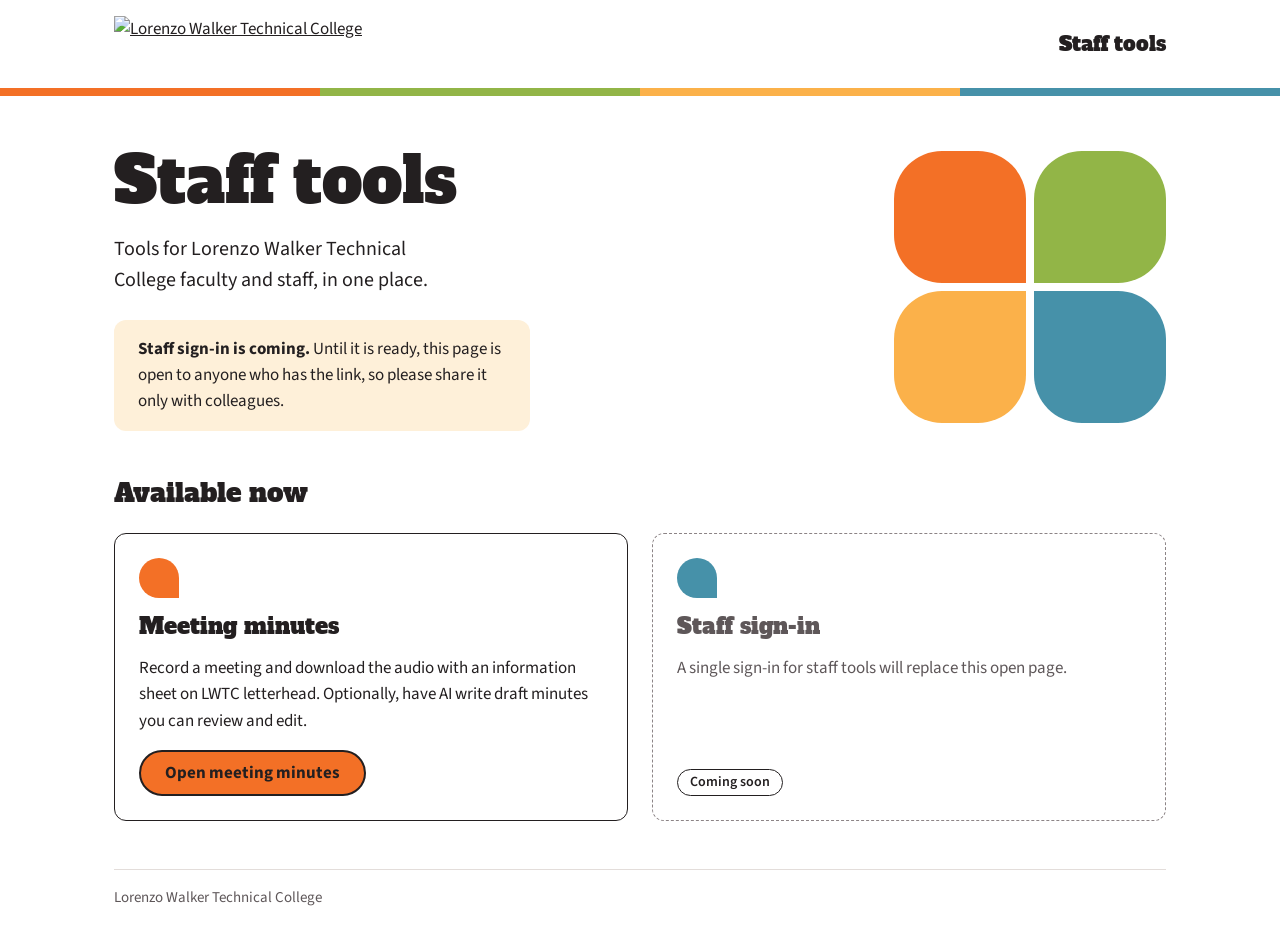
==== commit fb5b0b56: "Add files via upload" ====
--- a/index.html
+++ b/index.html
@@ -3,1708 +3,130 @@
 <head>
 <meta charset="UTF-8">
 <meta name="viewport" content="width=device-width, initial-scale=1">
-<title>LWTC | Meeting Minutes</title>
+<title>LWTC | Staff tools</title>
 <link rel="icon" type="image/svg+xml" href="https://lwtc-brandguide.lwtc.app/assets/logos/svg/lwtc-icon-cluster.svg">
-
-<!-- Brand text face (Source Sans 3) and approved alternate display face (Alfa Slab One).
-     If these are blocked (e.g. Canvas CSP), the fallback stacks below take over. -->
 <link rel="preconnect" href="https://fonts.googleapis.com">
 <link rel="preconnect" href="https://fonts.gstatic.com" crossorigin>
 <link href="https://fonts.googleapis.com/css2?family=Alfa+Slab+One&family=Source+Sans+3:wght@400;600;700&display=swap" rel="stylesheet">
 
-<!-- Word export library, pinned. Falls back to cdnjs if jsDelivr is unreachable. -->
-<script src="https://cdn.jsdelivr.net/npm/docx@8.5.0/build/index.umd.js"></script>
-<script>window.docx || document.write('<script src="https://cdnjs.cloudflare.com/ajax/libs/docx/8.5.0/docx.umd.min.js"><\/script>');</script>
-
-<!-- Zip library for the recording package, pinned. If it fails to load, files download separately. -->
-<script src="https://cdnjs.cloudflare.com/ajax/libs/jszip/3.10.1/jszip.min.js"></script>
-
-<!-- lamejs 1.2.1: LAME MP3 encoder for JavaScript (https://github.com/zhuker/lamejs).
-     License: LGPL-3.0. Included unmodified as its own script block so it can be replaced.
-     It lets the page save recordings as MP3, a format Word, Teams, Copilot and other Microsoft apps open. -->
-<script>
-function lamejs(){function X(c){return new Int32Array(c)}function K(c){return new Float32Array(c)}function ca(c){if(1==c.length)return K(c[0]);var k=c[0];c=c.slice(1);for(var n=[],u=0;u<k;u++)n.push(ca(c));return n}function Ia(c){if(1==c.length)return X(c[0]);var k=c[0];c=c.slice(1);for(var n=[],u=0;u<k;u++)n.push(Ia(c));return n}function dc(c){if(1==c.length)return new Int16Array(c[0]);var k=c[0];c=c.slice(1);for(var n=[],u=0;u<k;u++)n.push(dc(c));return n}function Ob(c){if(1==c.length)return Array(c[0]);
-var k=c[0];c=c.slice(1);for(var n=[],u=0;u<k;u++)n.push(Ob(c));return n}function ra(c){this.ordinal=c}function G(c){this.ordinal=c}function la(c){this.ordinal=function(){return c}}function mc(){this.getLameVersion=function(){return"3.98.4"};this.getLameShortVersion=function(){return"3.98.4"};this.getLameVeryShortVersion=function(){return"LAME3.98r"};this.getPsyVersion=function(){return"0.93"};this.getLameUrl=function(){return"http://www.mp3dev.org/"};this.getLameOsBitness=function(){return"32bits"}}
-function Y(){function c(f,b,c,a,m,k){for(;0!=m--;)c[a]=1E-10+f[b+0]*k[0]-c[a-1]*k[1]+f[b-1]*k[2]-c[a-2]*k[3]+f[b-2]*k[4]-c[a-3]*k[5]+f[b-3]*k[6]-c[a-4]*k[7]+f[b-4]*k[8]-c[a-5]*k[9]+f[b-5]*k[10]-c[a-6]*k[11]+f[b-6]*k[12]-c[a-7]*k[13]+f[b-7]*k[14]-c[a-8]*k[15]+f[b-8]*k[16]-c[a-9]*k[17]+f[b-9]*k[18]-c[a-10]*k[19]+f[b-10]*k[20],++a,++b}function k(f,b,c,a,m,k){for(;0!=m--;)c[a]=f[b+0]*k[0]-c[a-1]*k[1]+f[b-1]*k[2]-c[a-2]*k[3]+f[b-2]*k[4],++a,++b}function n(f){return f*f}var V=Y.RMS_WINDOW_TIME_NUMERATOR,
-E=Y.RMS_WINDOW_TIME_DENOMINATOR,B=[[.038575994352,-3.84664617118067,-.02160367184185,7.81501653005538,-.00123395316851,-11.34170355132042,-9.291677959E-5,13.05504219327545,-.01655260341619,-12.28759895145294,.02161526843274,9.4829380631979,-.02074045215285,-5.87257861775999,.00594298065125,2.75465861874613,.00306428023191,-.86984376593551,1.2025322027E-4,.13919314567432,.00288463683916],[.0541865640643,-3.47845948550071,-.02911007808948,6.36317777566148,-.00848709379851,-8.54751527471874,-.00851165645469,
-9.4769360780128,-.00834990904936,-8.81498681370155,.02245293253339,6.85401540936998,-.02596338512915,-4.39470996079559,.01624864962975,2.19611684890774,-.00240879051584,-.75104302451432,.00674613682247,.13149317958808,-.00187763777362],[.15457299681924,-2.37898834973084,-.09331049056315,2.84868151156327,-.06247880153653,-2.64577170229825,.02163541888798,2.23697657451713,-.05588393329856,-1.67148153367602,.04781476674921,1.00595954808547,.00222312597743,-.45953458054983,.03174092540049,.16378164858596,
--.01390589421898,-.05032077717131,.00651420667831,.0234789740702,-.00881362733839],[.30296907319327,-1.61273165137247,-.22613988682123,1.0797749225997,-.08587323730772,-.2565625775407,.03282930172664,-.1627671912044,-.00915702933434,-.22638893773906,-.02364141202522,.39120800788284,-.00584456039913,-.22138138954925,.06276101321749,.04500235387352,-8.28086748E-6,.02005851806501,.00205861885564,.00302439095741,-.02950134983287],[.33642304856132,-1.49858979367799,-.2557224142557,.87350271418188,-.11828570177555,
-.12205022308084,.11921148675203,-.80774944671438,-.07834489609479,.47854794562326,-.0046997791438,-.12453458140019,-.0058950022444,-.04067510197014,.05724228140351,.08333755284107,.00832043980773,-.04237348025746,-.0163538138454,.02977207319925,-.0176017656815],[.4491525660845,-.62820619233671,-.14351757464547,.29661783706366,-.22784394429749,-.372563729424,-.01419140100551,.00213767857124,.04078262797139,-.42029820170918,-.12398163381748,.22199650564824,.04097565135648,.00613424350682,.10478503600251,
-.06747620744683,-.01863887810927,.05784820375801,-.03193428438915,.03222754072173,.00541907748707],[.56619470757641,-1.04800335126349,-.75464456939302,.29156311971249,.1624213774223,-.26806001042947,.16744243493672,.00819999645858,-.18901604199609,.45054734505008,.3093178284183,-.33032403314006,-.27562961986224,.0673936833311,.00647310677246,-.04784254229033,.08647503780351,.01639907836189,-.0378898455484,.01807364323573,-.00588215443421],[.58100494960553,-.51035327095184,-.53174909058578,-.31863563325245,
--.14289799034253,-.20256413484477,.17520704835522,.1472815413433,.02377945217615,.38952639978999,.15558449135573,-.23313271880868,-.25344790059353,-.05246019024463,.01628462406333,-.02505961724053,.06920467763959,.02442357316099,-.03721611395801,.01818801111503,-.00749618797172],[.53648789255105,-.2504987195602,-.42163034350696,-.43193942311114,-.00275953611929,-.03424681017675,.04267842219415,-.04678328784242,-.10214864179676,.26408300200955,.14590772289388,.15113130533216,-.02459864859345,-.17556493366449,
--.11202315195388,-.18823009262115,-.04060034127,.05477720428674,.0478866554818,.0470440968812,-.02217936801134]],w=[[.98621192462708,-1.97223372919527,-1.97242384925416,.97261396931306,.98621192462708],[.98500175787242,-1.96977855582618,-1.97000351574484,.9702284756635,.98500175787242],[.97938932735214,-1.95835380975398,-1.95877865470428,.95920349965459,.97938932735214],[.97531843204928,-1.95002759149878,-1.95063686409857,.95124613669835,.97531843204928],[.97316523498161,-1.94561023566527,-1.94633046996323,
-.94705070426118,.97316523498161],[.96454515552826,-1.92783286977036,-1.92909031105652,.93034775234268,.96454515552826],[.96009142950541,-1.91858953033784,-1.92018285901082,.92177618768381,.96009142950541],[.95856916599601,-1.9154210807478,-1.91713833199203,.91885558323625,.95856916599601],[.94597685600279,-1.88903307939452,-1.89195371200558,.89487434461664,.94597685600279]];this.InitGainAnalysis=function(f,b){a:{for(var c=0;c<MAX_ORDER;c++)f.linprebuf[c]=f.lstepbuf[c]=f.loutbuf[c]=f.rinprebuf[c]=
-f.rstepbuf[c]=f.routbuf[c]=0;switch(0|b){case 48E3:f.reqindex=0;break;case 44100:f.reqindex=1;break;case 32E3:f.reqindex=2;break;case 24E3:f.reqindex=3;break;case 22050:f.reqindex=4;break;case 16E3:f.reqindex=5;break;case 12E3:f.reqindex=6;break;case 11025:f.reqindex=7;break;case 8E3:f.reqindex=8;break;default:b=INIT_GAIN_ANALYSIS_ERROR;break a}f.sampleWindow=0|(b*V+E-1)/E;f.lsum=0;f.rsum=0;f.totsamp=0;na.ill(f.A,0);b=INIT_GAIN_ANALYSIS_OK}if(b!=INIT_GAIN_ANALYSIS_OK)return INIT_GAIN_ANALYSIS_ERROR;
-f.linpre=MAX_ORDER;f.rinpre=MAX_ORDER;f.lstep=MAX_ORDER;f.rstep=MAX_ORDER;f.lout=MAX_ORDER;f.rout=MAX_ORDER;na.fill(f.B,0);return INIT_GAIN_ANALYSIS_OK};this.AnalyzeSamples=function(f,b,v,a,m,u,e){if(0==u)return GAIN_ANALYSIS_OK;var l=0;var d=u;switch(e){case 1:a=b;m=v;break;case 2:break;default:return GAIN_ANALYSIS_ERROR}u<MAX_ORDER?(T.arraycopy(b,v,f.linprebuf,MAX_ORDER,u),T.arraycopy(a,m,f.rinprebuf,MAX_ORDER,u)):(T.arraycopy(b,v,f.linprebuf,MAX_ORDER,MAX_ORDER),T.arraycopy(a,m,f.rinprebuf,MAX_ORDER,
-MAX_ORDER));for(;0<d;){var g=d>f.sampleWindow-f.totsamp?f.sampleWindow-f.totsamp:d;if(l<MAX_ORDER){e=f.linpre+l;var q=f.linprebuf;var D=f.rinpre+l;var p=f.rinprebuf;g>MAX_ORDER-l&&(g=MAX_ORDER-l)}else e=v+l,q=b,D=m+l,p=a;c(q,e,f.lstepbuf,f.lstep+f.totsamp,g,B[f.reqindex]);c(p,D,f.rstepbuf,f.rstep+f.totsamp,g,B[f.reqindex]);k(f.lstepbuf,f.lstep+f.totsamp,f.loutbuf,f.lout+f.totsamp,g,w[f.reqindex]);k(f.rstepbuf,f.rstep+f.totsamp,f.routbuf,f.rout+f.totsamp,g,w[f.reqindex]);e=f.lout+f.totsamp;q=f.loutbuf;
-D=f.rout+f.totsamp;p=f.routbuf;for(var r=g%8;0!=r--;)f.lsum+=n(q[e++]),f.rsum+=n(p[D++]);for(r=g/8;0!=r--;)f.lsum+=n(q[e+0])+n(q[e+1])+n(q[e+2])+n(q[e+3])+n(q[e+4])+n(q[e+5])+n(q[e+6])+n(q[e+7]),e+=8,f.rsum+=n(p[D+0])+n(p[D+1])+n(p[D+2])+n(p[D+3])+n(p[D+4])+n(p[D+5])+n(p[D+6])+n(p[D+7]),D+=8;d-=g;l+=g;f.totsamp+=g;f.totsamp==f.sampleWindow&&(e=10*Y.STEPS_per_dB*Math.log10((f.lsum+f.rsum)/f.totsamp*.5+1E-37),e=0>=e?0:0|e,e>=f.A.length&&(e=f.A.length-1),f.A[e]++,f.lsum=f.rsum=0,T.arraycopy(f.loutbuf,
-f.totsamp,f.loutbuf,0,MAX_ORDER),T.arraycopy(f.routbuf,f.totsamp,f.routbuf,0,MAX_ORDER),T.arraycopy(f.lstepbuf,f.totsamp,f.lstepbuf,0,MAX_ORDER),T.arraycopy(f.rstepbuf,f.totsamp,f.rstepbuf,0,MAX_ORDER),f.totsamp=0);if(f.totsamp>f.sampleWindow)return GAIN_ANALYSIS_ERROR}u<MAX_ORDER?(T.arraycopy(f.linprebuf,u,f.linprebuf,0,MAX_ORDER-u),T.arraycopy(f.rinprebuf,u,f.rinprebuf,0,MAX_ORDER-u),T.arraycopy(b,v,f.linprebuf,MAX_ORDER-u,u),T.arraycopy(a,m,f.rinprebuf,MAX_ORDER-u,u)):(T.arraycopy(b,v+u-MAX_ORDER,
-f.linprebuf,0,MAX_ORDER),T.arraycopy(a,m+u-MAX_ORDER,f.rinprebuf,0,MAX_ORDER));return GAIN_ANALYSIS_OK};this.GetTitleGain=function(f){var b=f.A;var c=f.A.length,a,m=0;for(a=0;a<c;a++)m+=b[a];if(0==m)b=GAIN_NOT_ENOUGH_SAMPLES;else{m=0|Math.ceil(m*(1-.95));for(a=c;0<a--&&!(0>=(m-=b[a])););b=64.82-a/Y.STEPS_per_dB}for(c=0;c<f.A.length;c++)f.B[c]+=f.A[c],f.A[c]=0;for(c=0;c<MAX_ORDER;c++)f.linprebuf[c]=f.lstepbuf[c]=f.loutbuf[c]=f.rinprebuf[c]=f.rstepbuf[c]=f.routbuf[c]=0;f.totsamp=0;f.lsum=f.rsum=0;return b}}
-function wc(){function c(b,c,a,f,k,e,l,d,g,q,D,p,r,t,J){this.vbr_q=b;this.quant_comp=c;this.quant_comp_s=a;this.expY=f;this.st_lrm=k;this.st_s=e;this.masking_adj=l;this.masking_adj_short=d;this.ath_lower=g;this.ath_curve=q;this.ath_sensitivity=D;this.interch=p;this.safejoint=r;this.sfb21mod=t;this.msfix=J}function k(b,c,a,f,k,e,l,d,g,q,D,p,r,t){this.quant_comp=c;this.quant_comp_s=a;this.safejoint=f;this.nsmsfix=k;this.st_lrm=e;this.st_s=l;this.nsbass=d;this.scale=g;this.masking_adj=q;this.ath_lower=
-D;this.ath_curve=p;this.interch=r;this.sfscale=t}function n(b,c,a){var f=b.VBR==G.vbr_rh?B:w,k=b.VBR_q_frac,e=f[c];f=f[c+1];e.st_lrm+=k*(f.st_lrm-e.st_lrm);e.st_s+=k*(f.st_s-e.st_s);e.masking_adj+=k*(f.masking_adj-e.masking_adj);e.masking_adj_short+=k*(f.masking_adj_short-e.masking_adj_short);e.ath_lower+=k*(f.ath_lower-e.ath_lower);e.ath_curve+=k*(f.ath_curve-e.ath_curve);e.ath_sensitivity+=k*(f.ath_sensitivity-e.ath_sensitivity);e.interch+=k*(f.interch-e.interch);e.msfix+=k*(f.msfix-e.msfix);f=
-e.vbr_q;0>f&&(f=0);9<f&&(f=9);b.VBR_q=f;b.VBR_q_frac=0;0!=a?b.quant_comp=e.quant_comp:0<Math.abs(b.quant_comp- -1)||(b.quant_comp=e.quant_comp);0!=a?b.quant_comp_short=e.quant_comp_s:0<Math.abs(b.quant_comp_short- -1)||(b.quant_comp_short=e.quant_comp_s);0!=e.expY&&(b.experimentalY=0!=e.expY);0!=a?b.internal_flags.nsPsy.attackthre=e.st_lrm:0<Math.abs(b.internal_flags.nsPsy.attackthre- -1)||(b.internal_flags.nsPsy.attackthre=e.st_lrm);0!=a?b.internal_flags.nsPsy.attackthre_s=e.st_s:0<Math.abs(b.internal_flags.nsPsy.attackthre_s-
--1)||(b.internal_flags.nsPsy.attackthre_s=e.st_s);0!=a?b.maskingadjust=e.masking_adj:0<Math.abs(b.maskingadjust-0)||(b.maskingadjust=e.masking_adj);0!=a?b.maskingadjust_short=e.masking_adj_short:0<Math.abs(b.maskingadjust_short-0)||(b.maskingadjust_short=e.masking_adj_short);0!=a?b.ATHlower=-e.ath_lower/10:0<Math.abs(10*-b.ATHlower)||(b.ATHlower=-e.ath_lower/10);0!=a?b.ATHcurve=e.ath_curve:0<Math.abs(b.ATHcurve- -1)||(b.ATHcurve=e.ath_curve);0!=a?b.athaa_sensitivity=e.ath_sensitivity:0<Math.abs(b.athaa_sensitivity-
--1)||(b.athaa_sensitivity=e.ath_sensitivity);0<e.interch&&(0!=a?b.interChRatio=e.interch:0<Math.abs(b.interChRatio- -1)||(b.interChRatio=e.interch));0<e.safejoint&&(b.exp_nspsytune|=e.safejoint);0<e.sfb21mod&&(b.exp_nspsytune|=e.sfb21mod<<20);0!=a?b.msfix=e.msfix:0<Math.abs(b.msfix- -1)||(b.msfix=e.msfix);0==a&&(b.VBR_q=c,b.VBR_q_frac=k)}function V(b,c,a){var m=E.nearestBitrateFullIndex(c);b.VBR=G.vbr_abr;b.VBR_mean_bitrate_kbps=c;b.VBR_mean_bitrate_kbps=Math.min(b.VBR_mean_bitrate_kbps,320);b.VBR_mean_bitrate_kbps=
-Math.max(b.VBR_mean_bitrate_kbps,8);b.brate=b.VBR_mean_bitrate_kbps;320<b.VBR_mean_bitrate_kbps&&(b.disable_reservoir=!0);0<f[m].safejoint&&(b.exp_nspsytune|=2);0<f[m].sfscale&&(b.internal_flags.noise_shaping=2);if(0<Math.abs(f[m].nsbass)){var k=int(4*f[m].nsbass);0>k&&(k+=64);b.exp_nspsytune|=k<<2}0!=a?b.quant_comp=f[m].quant_comp:0<Math.abs(b.quant_comp- -1)||(b.quant_comp=f[m].quant_comp);0!=a?b.quant_comp_short=f[m].quant_comp_s:0<Math.abs(b.quant_comp_short- -1)||(b.quant_comp_short=f[m].quant_comp_s);
-0!=a?b.msfix=f[m].nsmsfix:0<Math.abs(b.msfix- -1)||(b.msfix=f[m].nsmsfix);0!=a?b.internal_flags.nsPsy.attackthre=f[m].st_lrm:0<Math.abs(b.internal_flags.nsPsy.attackthre- -1)||(b.internal_flags.nsPsy.attackthre=f[m].st_lrm);0!=a?b.internal_flags.nsPsy.attackthre_s=f[m].st_s:0<Math.abs(b.internal_flags.nsPsy.attackthre_s- -1)||(b.internal_flags.nsPsy.attackthre_s=f[m].st_s);0!=a?b.scale=f[m].scale:0<Math.abs(b.scale- -1)||(b.scale=f[m].scale);0!=a?b.maskingadjust=f[m].masking_adj:0<Math.abs(b.maskingadjust-
-0)||(b.maskingadjust=f[m].masking_adj);0<f[m].masking_adj?0!=a?b.maskingadjust_short=.9*f[m].masking_adj:0<Math.abs(b.maskingadjust_short-0)||(b.maskingadjust_short=.9*f[m].masking_adj):0!=a?b.maskingadjust_short=1.1*f[m].masking_adj:0<Math.abs(b.maskingadjust_short-0)||(b.maskingadjust_short=1.1*f[m].masking_adj);0!=a?b.ATHlower=-f[m].ath_lower/10:0<Math.abs(10*-b.ATHlower)||(b.ATHlower=-f[m].ath_lower/10);0!=a?b.ATHcurve=f[m].ath_curve:0<Math.abs(b.ATHcurve- -1)||(b.ATHcurve=f[m].ath_curve);0!=
-a?b.interChRatio=f[m].interch:0<Math.abs(b.interChRatio- -1)||(b.interChRatio=f[m].interch);return c}var E;this.setModules=function(b){E=b};var B=[new c(0,9,9,0,5.2,125,-4.2,-6.3,4.8,1,0,0,2,21,.97),new c(1,9,9,0,5.3,125,-3.6,-5.6,4.5,1.5,0,0,2,21,1.35),new c(2,9,9,0,5.6,125,-2.2,-3.5,2.8,2,0,0,2,21,1.49),new c(3,9,9,1,5.8,130,-1.8,-2.8,2.6,3,-4,0,2,20,1.64),new c(4,9,9,1,6,135,-.7,-1.1,1.1,3.5,-8,0,2,0,1.79),new c(5,9,9,1,6.4,140,.5,.4,-7.5,4,-12,2E-4,0,0,1.95),new c(6,9,9,1,6.6,145,.67,.65,-14.7,
-6.5,-19,4E-4,0,0,2.3),new c(7,9,9,1,6.6,145,.8,.75,-19.7,8,-22,6E-4,0,0,2.7),new c(8,9,9,1,6.6,145,1.2,1.15,-27.5,10,-23,7E-4,0,0,0),new c(9,9,9,1,6.6,145,1.6,1.6,-36,11,-25,8E-4,0,0,0),new c(10,9,9,1,6.6,145,2,2,-36,12,-25,8E-4,0,0,0)],w=[new c(0,9,9,0,4.2,25,-7,-4,7.5,1,0,0,2,26,.97),new c(1,9,9,0,4.2,25,-5.6,-3.6,4.5,1.5,0,0,2,21,1.35),new c(2,9,9,0,4.2,25,-4.4,-1.8,2,2,0,0,2,18,1.49),new c(3,9,9,1,4.2,25,-3.4,-1.25,1.1,3,-4,0,2,15,1.64),new c(4,9,9,1,4.2,25,-2.2,.1,0,3.5,-8,0,2,0,1.79),new c(5,
-9,9,1,4.2,25,-1,1.65,-7.7,4,-12,2E-4,0,0,1.95),new c(6,9,9,1,4.2,25,-0,2.47,-7.7,6.5,-19,4E-4,0,0,2),new c(7,9,9,1,4.2,25,.5,2,-14.5,8,-22,6E-4,0,0,2),new c(8,9,9,1,4.2,25,1,2.4,-22,10,-23,7E-4,0,0,2),new c(9,9,9,1,4.2,25,1.5,2.95,-30,11,-25,8E-4,0,0,2),new c(10,9,9,1,4.2,25,2,2.95,-36,12,-30,8E-4,0,0,2)],f=[new k(8,9,9,0,0,6.6,145,0,.95,0,-30,11,.0012,1),new k(16,9,9,0,0,6.6,145,0,.95,0,-25,11,.001,1),new k(24,9,9,0,0,6.6,145,0,.95,0,-20,11,.001,1),new k(32,9,9,0,0,6.6,145,0,.95,0,-15,11,.001,1),
-new k(40,9,9,0,0,6.6,145,0,.95,0,-10,11,9E-4,1),new k(48,9,9,0,0,6.6,145,0,.95,0,-10,11,9E-4,1),new k(56,9,9,0,0,6.6,145,0,.95,0,-6,11,8E-4,1),new k(64,9,9,0,0,6.6,145,0,.95,0,-2,11,8E-4,1),new k(80,9,9,0,0,6.6,145,0,.95,0,0,8,7E-4,1),new k(96,9,9,0,2.5,6.6,145,0,.95,0,1,5.5,6E-4,1),new k(112,9,9,0,2.25,6.6,145,0,.95,0,2,4.5,5E-4,1),new k(128,9,9,0,1.95,6.4,140,0,.95,0,3,4,2E-4,1),new k(160,9,9,1,1.79,6,135,0,.95,-2,5,3.5,0,1),new k(192,9,9,1,1.49,5.6,125,0,.97,-4,7,3,0,0),new k(224,9,9,1,1.25,5.2,
-125,0,.98,-6,9,2,0,0),new k(256,9,9,1,.97,5.2,125,0,1,-8,10,1,0,0),new k(320,9,9,1,.9,5.2,125,0,1,-10,12,0,0,0)];this.apply_preset=function(b,c,a){switch(c){case W.R3MIX:c=W.V3;b.VBR=G.vbr_mtrh;break;case W.MEDIUM:c=W.V4;b.VBR=G.vbr_rh;break;case W.MEDIUM_FAST:c=W.V4;b.VBR=G.vbr_mtrh;break;case W.STANDARD:c=W.V2;b.VBR=G.vbr_rh;break;case W.STANDARD_FAST:c=W.V2;b.VBR=G.vbr_mtrh;break;case W.EXTREME:c=W.V0;b.VBR=G.vbr_rh;break;case W.EXTREME_FAST:c=W.V0;b.VBR=G.vbr_mtrh;break;case W.INSANE:return c=
-320,b.preset=c,V(b,c,a),b.VBR=G.vbr_off,c}b.preset=c;switch(c){case W.V9:return n(b,9,a),c;case W.V8:return n(b,8,a),c;case W.V7:return n(b,7,a),c;case W.V6:return n(b,6,a),c;case W.V5:return n(b,5,a),c;case W.V4:return n(b,4,a),c;case W.V3:return n(b,3,a),c;case W.V2:return n(b,2,a),c;case W.V1:return n(b,1,a),c;case W.V0:return n(b,0,a),c}if(8<=c&&320>=c)return V(b,c,a);b.preset=0;return c}}function qb(){function u(a){this.bits=0|a}function k(a,d,p,b,e,c){d=.5946/d;for(a>>=1;0!=a--;)e[c++]=d>p[b++]?
-0:1,e[c++]=d>p[b++]?0:1}function n(a,d,b,e,c,l){a>>=1;var h=a%2;for(a>>=1;0!=a--;){var p=b[e++]*d;var r=b[e++]*d;var t=0|p;var f=b[e++]*d;var g=0|r;var J=b[e++]*d;var D=0|f;p+=B.adj43[t];t=0|J;r+=B.adj43[g];c[l++]=0|p;f+=B.adj43[D];c[l++]=0|r;J+=B.adj43[t];c[l++]=0|f;c[l++]=0|J}0!=h&&(p=b[e++]*d,r=b[e++]*d,p+=B.adj43[0|p],r+=B.adj43[0|r],c[l++]=0|p,c[l++]=0|r)}function V(a,d,b,e){var p,c=d,h=p=0;do{var r=a[c++],l=a[c++];p<r&&(p=r);h<l&&(h=l)}while(c<b);p<h&&(p=h);switch(p){case 0:return p;case 1:c=
-d;d=0;p=w.ht[1].hlen;do h=2*a[c+0]+a[c+1],c+=2,d+=p[h];while(c<b);e.bits+=d;return 1;case 2:case 3:c=d;d=f[p-1];p=0;h=w.ht[d].xlen;r=2==d?w.table23:w.table56;do l=a[c+0]*h+a[c+1],c+=2,p+=r[l];while(c<b);a=p&65535;p>>=16;p>a&&(p=a,d++);e.bits+=p;return d;case 4:case 5:case 6:case 7:case 8:case 9:case 10:case 11:case 12:case 13:case 14:case 15:c=d;d=f[p-1];r=h=p=0;l=w.ht[d].xlen;var g=w.ht[d].hlen,D=w.ht[d+1].hlen,q=w.ht[d+2].hlen;do{var m=a[c+0]*l+a[c+1];c+=2;p+=g[m];h+=D[m];r+=q[m]}while(c<b);a=d;
-p>h&&(p=h,a++);p>r&&(p=r,a=d+2);e.bits+=p;return a;default:if(p>ia.IXMAX_VAL)return e.bits=ia.LARGE_BITS,-1;p-=15;for(c=24;32>c&&!(w.ht[c].linmax>=p);c++);for(h=c-8;24>h&&!(w.ht[h].linmax>=p);h++);p=h;r=65536*w.ht[p].xlen+w.ht[c].xlen;h=0;do l=a[d++],g=a[d++],0!=l&&(14<l&&(l=15,h+=r),l*=16),0!=g&&(14<g&&(g=15,h+=r),l+=g),h+=w.largetbl[l];while(d<b);a=h&65535;h>>=16;h>a&&(h=a,p=c);e.bits+=h;return p}}function E(a,d,p,b,e,l,h,g){for(var r=d.big_values,f=2;f<c.SBMAX_l+1;f++){var x=a.scalefac_band.l[f];
-if(x>=r)break;var t=e[f-2]+d.count1bits;if(p.part2_3_length<=t)break;t=new u(t);x=V(b,x,r,t);t=t.bits;p.part2_3_length<=t||(p.assign(d),p.part2_3_length=t,p.region0_count=l[f-2],p.region1_count=f-2-l[f-2],p.table_select[0]=h[f-2],p.table_select[1]=g[f-2],p.table_select[2]=x)}}var B=null;this.qupvt=null;this.setModules=function(a){B=this.qupvt=a};var ha=[[0,0],[0,0],[0,0],[0,0],[0,0],[0,1],[1,1],[1,1],[1,2],[2,2],[2,3],[2,3],[3,4],[3,4],[3,4],[4,5],[4,5],[4,6],[5,6],[5,6],[5,7],[6,7],[6,7]],f=[1,2,
-5,7,7,10,10,13,13,13,13,13,13,13,13];this.noquant_count_bits=function(a,d,p){var b=d.l3_enc,e=Math.min(576,d.max_nonzero_coeff+2>>1<<1);null!=p&&(p.sfb_count1=0);for(;1<e&&0==(b[e-1]|b[e-2]);e-=2);d.count1=e;for(var l=0,h=0;3<e&&!(1<((b[e-1]|b[e-2]|b[e-3]|b[e-4])&2147483647));e-=4){var f=2*(2*(2*b[e-4]+b[e-3])+b[e-2])+b[e-1];l+=w.t32l[f];h+=w.t33l[f]}f=l;d.count1table_select=0;l>h&&(f=h,d.count1table_select=1);d.count1bits=f;d.big_values=e;if(0==e)return f;d.block_type==c.SHORT_TYPE?(l=3*a.scalefac_band.s[3],
-l>d.big_values&&(l=d.big_values),h=d.big_values):d.block_type==c.NORM_TYPE?(l=d.region0_count=a.bv_scf[e-2],h=d.region1_count=a.bv_scf[e-1],h=a.scalefac_band.l[l+h+2],l=a.scalefac_band.l[l+1],h<e&&(f=new u(f),d.table_select[2]=V(b,h,e,f),f=f.bits)):(d.region0_count=7,d.region1_count=c.SBMAX_l-1-7-1,l=a.scalefac_band.l[8],h=e,l>h&&(l=h));l=Math.min(l,e);h=Math.min(h,e);0<l&&(f=new u(f),d.table_select[0]=V(b,0,l,f),f=f.bits);l<h&&(f=new u(f),d.table_select[1]=V(b,l,h,f),f=f.bits);2==a.use_best_huffman&&
-(d.part2_3_length=f,best_huffman_divide(a,d),f=d.part2_3_length);if(null!=p&&d.block_type==c.NORM_TYPE){for(b=0;a.scalefac_band.l[b]<d.big_values;)b++;p.sfb_count1=b}return f};this.count_bits=function(a,d,e,b){var p=e.l3_enc,l=ia.IXMAX_VAL/B.IPOW20(e.global_gain);if(e.xrpow_max>l)return ia.LARGE_BITS;l=B.IPOW20(e.global_gain);var h,f=0,g=0,r=0,D=0,m=0,q=p,v=0,C=d,I=0;var Q=null!=b&&e.global_gain==b.global_gain;var S=e.block_type==c.SHORT_TYPE?38:21;for(h=0;h<=S;h++){var u=-1;if(Q||e.block_type==c.NORM_TYPE)u=
-e.global_gain-(e.scalefac[h]+(0!=e.preflag?B.pretab[h]:0)<<e.scalefac_scale+1)-8*e.subblock_gain[e.window[h]];if(Q&&b.step[h]==u)0!=g&&(n(g,l,C,I,q,v),g=0),0!=r&&(k(r,l,C,I,q,v),r=0);else{var Z=e.width[h];f+e.width[h]>e.max_nonzero_coeff&&(h=e.max_nonzero_coeff-f+1,na.fill(p,e.max_nonzero_coeff,576,0),Z=h,0>Z&&(Z=0),h=S+1);0==g&&0==r&&(q=p,v=m,C=d,I=D);null!=b&&0<b.sfb_count1&&h>=b.sfb_count1&&0<b.step[h]&&u>=b.step[h]?(0!=g&&(n(g,l,C,I,q,v),g=0,q=p,v=m,C=d,I=D),r+=Z):(0!=r&&(k(r,l,C,I,q,v),r=0,q=
-p,v=m,C=d,I=D),g+=Z);if(0>=Z){0!=r&&(k(r,l,C,I,q,v),r=0);0!=g&&(n(g,l,C,I,q,v),g=0);break}}h<=S&&(m+=e.width[h],D+=e.width[h],f+=e.width[h])}0!=g&&n(g,l,C,I,q,v);0!=r&&k(r,l,C,I,q,v);if(0!=(a.substep_shaping&2))for(l=0,S=.634521682242439/B.IPOW20(e.global_gain+e.scalefac_scale),f=0;f<e.sfbmax;f++)if(Q=e.width[f],0==a.pseudohalf[f])l+=Q;else for(g=l,l+=Q;g<l;++g)p[g]=d[g]>=S?p[g]:0;return this.noquant_count_bits(a,e,b)};this.best_huffman_divide=function(a,d){var e=new rb,b=d.l3_enc,l=X(23),f=X(23),
-h=X(23),g=X(23);if(d.block_type!=c.SHORT_TYPE||1!=a.mode_gr){e.assign(d);if(d.block_type==c.NORM_TYPE){for(var y=d.big_values,m=0;22>=m;m++)l[m]=ia.LARGE_BITS;for(m=0;16>m;m++){var D=a.scalefac_band.l[m+1];if(D>=y)break;var q=0,k=new u(q),v=V(b,0,D,k);q=k.bits;for(var C=0;8>C;C++){var I=a.scalefac_band.l[m+C+2];if(I>=y)break;k=q;k=new u(k);I=V(b,D,I,k);k=k.bits;l[m+C]>k&&(l[m+C]=k,f[m+C]=m,h[m+C]=v,g[m+C]=I)}}E(a,e,d,b,l,f,h,g)}y=e.big_values;if(!(0==y||1<(b[y-2]|b[y-1])||(y=d.count1+2,576<y))){e.assign(d);
-e.count1=y;for(D=m=0;y>e.big_values;y-=4)q=2*(2*(2*b[y-4]+b[y-3])+b[y-2])+b[y-1],m+=w.t32l[q],D+=w.t33l[q];e.big_values=y;e.count1table_select=0;m>D&&(m=D,e.count1table_select=1);e.count1bits=m;e.block_type==c.NORM_TYPE?E(a,e,d,b,l,f,h,g):(e.part2_3_length=m,m=a.scalefac_band.l[8],m>y&&(m=y),0<m&&(a=new u(e.part2_3_length),e.table_select[0]=V(b,0,m,a),e.part2_3_length=a.bits),y>m&&(a=new u(e.part2_3_length),e.table_select[1]=V(b,m,y,a),e.part2_3_length=a.bits),d.part2_3_length>e.part2_3_length&&d.assign(e))}}};
-var b=[1,1,1,1,8,2,2,2,4,4,4,8,8,8,16,16],v=[1,2,4,8,1,2,4,8,2,4,8,2,4,8,4,8],a=[0,0,0,0,3,1,1,1,2,2,2,3,3,3,4,4],m=[0,1,2,3,0,1,2,3,1,2,3,1,2,3,2,3];qb.slen1_tab=a;qb.slen2_tab=m;this.best_scalefac_store=function(d,e,p,l){var f=l.tt[e][p],g,h,r=0;for(g=h=0;g<f.sfbmax;g++){var y=f.width[g];h+=y;for(y=-y;0>y&&0==f.l3_enc[y+h];y++);0==y&&(f.scalefac[g]=r=-2)}if(0==f.scalefac_scale&&0==f.preflag){for(g=h=0;g<f.sfbmax;g++)0<f.scalefac[g]&&(h|=f.scalefac[g]);if(0==(h&1)&&0!=h){for(g=0;g<f.sfbmax;g++)0<
-f.scalefac[g]&&(f.scalefac[g]>>=1);f.scalefac_scale=r=1}}if(0==f.preflag&&f.block_type!=c.SHORT_TYPE&&2==d.mode_gr){for(g=11;g<c.SBPSY_l&&!(f.scalefac[g]<B.pretab[g]&&-2!=f.scalefac[g]);g++);if(g==c.SBPSY_l){for(g=11;g<c.SBPSY_l;g++)0<f.scalefac[g]&&(f.scalefac[g]-=B.pretab[g]);f.preflag=r=1}}for(g=0;4>g;g++)l.scfsi[p][g]=0;if(2==d.mode_gr&&1==e&&l.tt[0][p].block_type!=c.SHORT_TYPE&&l.tt[1][p].block_type!=c.SHORT_TYPE){e=l.tt[1][p];h=l.tt[0][p];for(r=0;r<w.scfsi_band.length-1;r++){for(g=w.scfsi_band[r];g<
-w.scfsi_band[r+1]&&!(h.scalefac[g]!=e.scalefac[g]&&0<=e.scalefac[g]);g++);if(g==w.scfsi_band[r+1]){for(g=w.scfsi_band[r];g<w.scfsi_band[r+1];g++)e.scalefac[g]=-1;l.scfsi[p][r]=1}}for(g=l=p=0;11>g;g++)-1!=e.scalefac[g]&&(l++,p<e.scalefac[g]&&(p=e.scalefac[g]));for(y=h=0;g<c.SBPSY_l;g++)-1!=e.scalefac[g]&&(y++,h<e.scalefac[g]&&(h=e.scalefac[g]));for(r=0;16>r;r++)p<b[r]&&h<v[r]&&(g=a[r]*l+m[r]*y,e.part2_length>g&&(e.part2_length=g,e.scalefac_compress=r));r=0}for(g=0;g<f.sfbmax;g++)-2==f.scalefac[g]&&
-(f.scalefac[g]=0);0!=r&&(2==d.mode_gr?this.scale_bitcount(f):this.scale_bitcount_lsf(d,f))};var z=[0,18,36,54,54,36,54,72,54,72,90,72,90,108,108,126],e=[0,18,36,54,51,35,53,71,52,70,88,69,87,105,104,122],l=[0,10,20,30,33,21,31,41,32,42,52,43,53,63,64,74];this.scale_bitcount=function(a){var d,g=0,f=0,t=a.scalefac;if(a.block_type==c.SHORT_TYPE){var m=z;0!=a.mixed_block_flag&&(m=e)}else if(m=l,0==a.preflag){for(d=11;d<c.SBPSY_l&&!(t[d]<B.pretab[d]);d++);if(d==c.SBPSY_l)for(a.preflag=1,d=11;d<c.SBPSY_l;d++)t[d]-=
-B.pretab[d]}for(d=0;d<a.sfbdivide;d++)g<t[d]&&(g=t[d]);for(;d<a.sfbmax;d++)f<t[d]&&(f=t[d]);a.part2_length=ia.LARGE_BITS;for(d=0;16>d;d++)g<b[d]&&f<v[d]&&a.part2_length>m[d]&&(a.part2_length=m[d],a.scalefac_compress=d);return a.part2_length==ia.LARGE_BITS};var d=[[15,15,7,7],[15,15,7,0],[7,3,0,0],[15,31,31,0],[7,7,7,0],[3,3,0,0]];this.scale_bitcount_lsf=function(a,e){var b,f,l,m,h=X(4),x=e.scalefac;a=0!=e.preflag?2:0;for(l=0;4>l;l++)h[l]=0;if(e.block_type==c.SHORT_TYPE){var y=1;var k=B.nr_of_sfb_block[a][y];
-for(b=m=0;4>b;b++){var q=k[b]/3;for(l=0;l<q;l++,m++)for(f=0;3>f;f++)x[3*m+f]>h[b]&&(h[b]=x[3*m+f])}}else for(y=0,k=B.nr_of_sfb_block[a][y],b=m=0;4>b;b++)for(q=k[b],l=0;l<q;l++,m++)x[m]>h[b]&&(h[b]=x[m]);q=!1;for(b=0;4>b;b++)h[b]>d[a][b]&&(q=!0);if(!q){e.sfb_partition_table=B.nr_of_sfb_block[a][y];for(b=0;4>b;b++)e.slen[b]=g[h[b]];y=e.slen[0];b=e.slen[1];h=e.slen[2];f=e.slen[3];switch(a){case 0:e.scalefac_compress=(5*y+b<<4)+(h<<2)+f;break;case 1:e.scalefac_compress=400+(5*y+b<<2)+h;break;case 2:e.scalefac_compress=
-500+3*y+b;break;default:T.err.printf("intensity stereo not implemented yet\n")}}if(!q)for(b=e.part2_length=0;4>b;b++)e.part2_length+=e.slen[b]*e.sfb_partition_table[b];return q};var g=[0,1,2,2,3,3,3,3,4,4,4,4,4,4,4,4];this.huffman_init=function(a){for(var d=2;576>=d;d+=2){for(var e=0,b;a.scalefac_band.l[++e]<d;);for(b=ha[e][0];a.scalefac_band.l[b+1]>d;)b--;0>b&&(b=ha[e][0]);a.bv_scf[d-2]=b;for(b=ha[e][1];a.scalefac_band.l[b+a.bv_scf[d-2]+2]>d;)b--;0>b&&(b=ha[e][1]);a.bv_scf[d-1]=b}}}function xc(){var c;
-this.setModules=function(k){c=k};this.ResvFrameBegin=function(k,n){var u=k.internal_flags,E=u.l3_side,B=c.getframebits(k);n.bits=(B-8*u.sideinfo_len)/u.mode_gr;var w=2048*u.mode_gr-8;if(320<k.brate)var f=8*int(1E3*k.brate/(k.out_samplerate/1152)/8+.5);else f=11520,k.strict_ISO&&(f=8*int(32E4/(k.out_samplerate/1152)/8+.5));u.ResvMax=f-B;u.ResvMax>w&&(u.ResvMax=w);if(0>u.ResvMax||k.disable_reservoir)u.ResvMax=0;k=n.bits*u.mode_gr+Math.min(u.ResvSize,u.ResvMax);k>f&&(k=f);E.resvDrain_pre=0;null!=u.pinfo&&
-(u.pinfo.mean_bits=n.bits/2,u.pinfo.resvsize=u.ResvSize);return k};this.ResvMaxBits=function(c,n,u,E){var k=c.internal_flags,w=k.ResvSize,f=k.ResvMax;0!=E&&(w+=n);0!=(k.substep_shaping&1)&&(f*=.9);u.bits=n;10*w>9*f?(E=w-9*f/10,u.bits+=E,k.substep_shaping|=128):(E=0,k.substep_shaping&=127,c.disable_reservoir||0!=(k.substep_shaping&1)||(u.bits-=.1*n));c=w<6*k.ResvMax/10?w:6*k.ResvMax/10;c-=E;0>c&&(c=0);return c};this.ResvAdjust=function(c,n){c.ResvSize-=n.part2_3_length+n.part2_length};this.ResvFrameEnd=
-function(c,n){var k,u=c.l3_side;c.ResvSize+=n*c.mode_gr;n=0;u.resvDrain_post=0;u.resvDrain_pre=0;0!=(k=c.ResvSize%8)&&(n+=k);k=c.ResvSize-n-c.ResvMax;0<k&&(n+=k);k=Math.min(8*u.main_data_begin,n)/8;u.resvDrain_pre+=8*k;n-=8*k;c.ResvSize-=8*k;u.main_data_begin-=k;u.resvDrain_post+=n;c.ResvSize-=n}}function qa(){function u(a,e,b){for(;0<b;){if(0==D){D=8;q++;if(a.header[a.w_ptr].write_timing==g){var c=a;T.arraycopy(c.header[c.w_ptr].buf,0,d,q,c.sideinfo_len);q+=c.sideinfo_len;g+=8*c.sideinfo_len;c.w_ptr=
-c.w_ptr+1&da.MAX_HEADER_BUF-1}d[q]=0}c=Math.min(b,D);b-=c;D-=c;d[q]|=e>>b<<D;g+=c}}function k(a,d){var b=a.internal_flags,c;8<=d&&(u(b,76,8),d-=8);8<=d&&(u(b,65,8),d-=8);8<=d&&(u(b,77,8),d-=8);8<=d&&(u(b,69,8),d-=8);if(32<=d){var h=e.getLameShortVersion();if(32<=d)for(c=0;c<h.length&&8<=d;++c)d-=8,u(b,h.charAt(c),8)}for(;1<=d;--d)u(b,b.ancillary_flag,1),b.ancillary_flag^=a.disable_reservoir?0:1}function n(a,d,e){for(var b=a.header[a.h_ptr].ptr;0<e;){var h=Math.min(e,8-(b&7));e-=h;a.header[a.h_ptr].buf[b>>
-3]|=d>>e<<8-(b&7)-h;b+=h}a.header[a.h_ptr].ptr=b}function V(a,d){a<<=8;for(var e=0;8>e;e++)a<<=1,d<<=1,0!=((d^a)&65536)&&(d^=32773);return d}function E(a,d){var e=w.ht[d.count1table_select+32],b,h=0,c=d.big_values,g=d.big_values;for(b=(d.count1-d.big_values)/4;0<b;--b){var l=0,f=0;var p=d.l3_enc[c+0];0!=p&&(f+=8,0>d.xr[g+0]&&l++);p=d.l3_enc[c+1];0!=p&&(f+=4,l*=2,0>d.xr[g+1]&&l++);p=d.l3_enc[c+2];0!=p&&(f+=2,l*=2,0>d.xr[g+2]&&l++);p=d.l3_enc[c+3];0!=p&&(f++,l*=2,0>d.xr[g+3]&&l++);c+=4;g+=4;u(a,l+e.table[f],
-e.hlen[f]);h+=e.hlen[f]}return h}function B(a,d,e,b,h){var c=w.ht[d],g=0;if(0==d)return g;for(;e<b;e+=2){var l=0,f=0,p=c.xlen,r=c.xlen,m=0,C=h.l3_enc[e],k=h.l3_enc[e+1];0!=C&&(0>h.xr[e]&&m++,l--);15<d&&(14<C&&(m|=C-15<<1,f=p,C=15),14<k&&(r=k-15,m<<=p,m|=r,f+=p,k=15),r=16);0!=k&&(m<<=1,0>h.xr[e+1]&&m++,l--);C=C*r+k;f-=l;l+=c.hlen[C];u(a,c.table[C],l);u(a,m,f);g+=l+f}return g}function K(a,d){var e=3*a.scalefac_band.s[3];e>d.big_values&&(e=d.big_values);var b=B(a,d.table_select[0],0,e,d);return b+=B(a,
-d.table_select[1],e,d.big_values,d)}function f(a,d){var e=d.big_values;var b=d.region0_count+1;var h=a.scalefac_band.l[b];b+=d.region1_count+1;var c=a.scalefac_band.l[b];h>e&&(h=e);c>e&&(c=e);b=B(a,d.table_select[0],0,h,d);b+=B(a,d.table_select[1],h,c,d);return b+=B(a,d.table_select[2],c,e,d)}function b(){this.total=0}function v(d,e){var b=d.internal_flags;var c=b.w_ptr;var h=b.h_ptr-1;-1==h&&(h=da.MAX_HEADER_BUF-1);var l=b.header[h].write_timing-g;e.total=l;if(0<=l){var f=1+h-c;h<c&&(f=1+h-c+da.MAX_HEADER_BUF);
-l-=8*f*b.sideinfo_len}d=a.getframebits(d);l+=d;e.total+=d;e.total=0!=e.total%8?1+e.total/8:e.total/8;e.total+=q+1;0>l&&T.err.println("strange error flushing buffer ... \n");return l}var a=this,m=null,z=null,e=null,l=null;this.setModules=function(a,d,b,c){m=a;z=d;e=b;l=c};var d=null,g=0,q=0,D=0;this.getframebits=function(a){var d=a.internal_flags;return 8*(0|72E3*(a.version+1)*(0!=d.bitrate_index?w.bitrate_table[a.version][d.bitrate_index]:a.brate)/a.out_samplerate+d.padding)};this.CRC_writeheader=
-function(a,d){var e=V(d[2]&255,65535);e=V(d[3]&255,e);for(var b=6;b<a.sideinfo_len;b++)e=V(d[b]&255,e);d[4]=byte(e>>8);d[5]=byte(e&255)};this.flush_bitstream=function(a){var d=a.internal_flags,e;var c=d.l3_side;0>(e=v(a,new b))||(k(a,e),d.ResvSize=0,c.main_data_begin=0,d.findReplayGain&&(c=m.GetTitleGain(d.rgdata),d.RadioGain=Math.floor(10*c+.5)|0),d.findPeakSample&&(d.noclipGainChange=Math.ceil(200*Math.log10(d.PeakSample/32767))|0,0<d.noclipGainChange?EQ(a.scale,1)||EQ(a.scale,0)?d.noclipScale=
-Math.floor(32767/d.PeakSample*100)/100:d.noclipScale=-1:d.noclipScale=-1))};this.add_dummy_byte=function(a,e,b){a=a.internal_flags;for(var c;0<b--;){c=e;for(var h=8;0<h;){0==D&&(D=8,q++,d[q]=0);var l=Math.min(h,D);h-=l;D-=l;d[q]|=c>>h<<D;g+=l}for(c=0;c<da.MAX_HEADER_BUF;++c)a.header[c].write_timing+=8}};this.format_bitstream=function(a){var d=a.internal_flags;var e=d.l3_side;var l=this.getframebits(a);k(a,e.resvDrain_pre);var h=a.internal_flags,p,y;var m=h.l3_side;h.header[h.h_ptr].ptr=0;na.fill(h.header[h.h_ptr].buf,
-0,h.sideinfo_len,0);16E3>a.out_samplerate?n(h,4094,12):n(h,4095,12);n(h,a.version,1);n(h,1,2);n(h,a.error_protection?0:1,1);n(h,h.bitrate_index,4);n(h,h.samplerate_index,2);n(h,h.padding,1);n(h,a.extension,1);n(h,a.mode.ordinal(),2);n(h,h.mode_ext,2);n(h,a.copyright,1);n(h,a.original,1);n(h,a.emphasis,2);a.error_protection&&n(h,0,16);if(1==a.version){n(h,m.main_data_begin,9);2==h.channels_out?n(h,m.private_bits,3):n(h,m.private_bits,5);for(y=0;y<h.channels_out;y++)for(p=0;4>p;p++)n(h,m.scfsi[y][p],
-1);for(p=0;2>p;p++)for(y=0;y<h.channels_out;y++){var q=m.tt[p][y];n(h,q.part2_3_length+q.part2_length,12);n(h,q.big_values/2,9);n(h,q.global_gain,8);n(h,q.scalefac_compress,4);q.block_type!=c.NORM_TYPE?(n(h,1,1),n(h,q.block_type,2),n(h,q.mixed_block_flag,1),14==q.table_select[0]&&(q.table_select[0]=16),n(h,q.table_select[0],5),14==q.table_select[1]&&(q.table_select[1]=16),n(h,q.table_select[1],5),n(h,q.subblock_gain[0],3),n(h,q.subblock_gain[1],3),n(h,q.subblock_gain[2],3)):(n(h,0,1),14==q.table_select[0]&&
-(q.table_select[0]=16),n(h,q.table_select[0],5),14==q.table_select[1]&&(q.table_select[1]=16),n(h,q.table_select[1],5),14==q.table_select[2]&&(q.table_select[2]=16),n(h,q.table_select[2],5),n(h,q.region0_count,4),n(h,q.region1_count,3));n(h,q.preflag,1);n(h,q.scalefac_scale,1);n(h,q.count1table_select,1)}}else for(n(h,m.main_data_begin,8),n(h,m.private_bits,h.channels_out),y=p=0;y<h.channels_out;y++)q=m.tt[p][y],n(h,q.part2_3_length+q.part2_length,12),n(h,q.big_values/2,9),n(h,q.global_gain,8),n(h,
-q.scalefac_compress,9),q.block_type!=c.NORM_TYPE?(n(h,1,1),n(h,q.block_type,2),n(h,q.mixed_block_flag,1),14==q.table_select[0]&&(q.table_select[0]=16),n(h,q.table_select[0],5),14==q.table_select[1]&&(q.table_select[1]=16),n(h,q.table_select[1],5),n(h,q.subblock_gain[0],3),n(h,q.subblock_gain[1],3),n(h,q.subblock_gain[2],3)):(n(h,0,1),14==q.table_select[0]&&(q.table_select[0]=16),n(h,q.table_select[0],5),14==q.table_select[1]&&(q.table_select[1]=16),n(h,q.table_select[1],5),14==q.table_select[2]&&
-(q.table_select[2]=16),n(h,q.table_select[2],5),n(h,q.region0_count,4),n(h,q.region1_count,3)),n(h,q.scalefac_scale,1),n(h,q.count1table_select,1);a.error_protection&&CRC_writeheader(h,h.header[h.h_ptr].buf);m=h.h_ptr;h.h_ptr=m+1&da.MAX_HEADER_BUF-1;h.header[h.h_ptr].write_timing=h.header[m].write_timing+l;h.h_ptr==h.w_ptr&&T.err.println("Error: MAX_HEADER_BUF too small in bitstream.c \n");h=8*d.sideinfo_len;var D=0,B=a.internal_flags,z=B.l3_side;if(1==a.version)for(m=0;2>m;m++)for(y=0;y<B.channels_out;y++){var C=
-z.tt[m][y],I=qb.slen1_tab[C.scalefac_compress],Q=qb.slen2_tab[C.scalefac_compress];for(p=q=0;p<C.sfbdivide;p++)-1!=C.scalefac[p]&&(u(B,C.scalefac[p],I),q+=I);for(;p<C.sfbmax;p++)-1!=C.scalefac[p]&&(u(B,C.scalefac[p],Q),q+=Q);q=C.block_type==c.SHORT_TYPE?q+K(B,C):q+f(B,C);q+=E(B,C);D+=q}else for(y=m=0;y<B.channels_out;y++){C=z.tt[m][y];var S=0;Q=p=q=0;if(C.block_type==c.SHORT_TYPE){for(;4>Q;Q++){var w=C.sfb_partition_table[Q]/3,Z=C.slen[Q];for(I=0;I<w;I++,p++)u(B,Math.max(C.scalefac[3*p],0),Z),u(B,
-Math.max(C.scalefac[3*p+1],0),Z),u(B,Math.max(C.scalefac[3*p+2],0),Z),S+=3*Z}q+=K(B,C)}else{for(;4>Q;Q++)for(w=C.sfb_partition_table[Q],Z=C.slen[Q],I=0;I<w;I++,p++)u(B,Math.max(C.scalefac[p],0),Z),S+=Z;q+=f(B,C)}q+=E(B,C);D+=S+q}h+=D;k(a,e.resvDrain_post);h+=e.resvDrain_post;e.main_data_begin+=(l-h)/8;v(a,new b)!=d.ResvSize&&T.err.println("Internal buffer inconsistency. flushbits <> ResvSize");8*e.main_data_begin!=d.ResvSize&&(T.err.printf("bit reservoir error: \nl3_side.main_data_begin: %d \nResvoir size:             %d \nresv drain (post)         %d \nresv drain (pre)          %d \nheader and sideinfo:      %d \ndata bits:                %d \ntotal bits:               %d (remainder: %d) \nbitsperframe:             %d \n",
-8*e.main_data_begin,d.ResvSize,e.resvDrain_post,e.resvDrain_pre,8*d.sideinfo_len,h-e.resvDrain_post-8*d.sideinfo_len,h,h%8,l),T.err.println("This is a fatal error.  It has several possible causes:"),T.err.println("90%%  LAME compiled with buggy version of gcc using advanced optimizations"),T.err.println(" 9%%  Your system is overclocked"),T.err.println(" 1%%  bug in LAME encoding library"),d.ResvSize=8*e.main_data_begin);if(1E9<g){for(a=0;a<da.MAX_HEADER_BUF;++a)d.header[a].write_timing-=g;g=0}return 0};
-this.copy_buffer=function(a,e,b,c,h){var g=q+1;if(0>=g)return 0;if(0!=c&&g>c)return-1;T.arraycopy(d,0,e,b,g);q=-1;D=0;if(0!=h&&(c=X(1),c[0]=a.nMusicCRC,l.updateMusicCRC(c,e,b,g),a.nMusicCRC=c[0],0<g&&(a.VBR_seek_table.nBytesWritten+=g),a.decode_on_the_fly)){c=ca([2,1152]);h=g;for(var f=-1,p;0!=f;)if(f=z.hip_decode1_unclipped(a.hip,e,b,h,c[0],c[1]),h=0,-1==f&&(f=0),0<f){if(a.findPeakSample){for(p=0;p<f;p++)c[0][p]>a.PeakSample?a.PeakSample=c[0][p]:-c[0][p]>a.PeakSample&&(a.PeakSample=-c[0][p]);if(1<
-a.channels_out)for(p=0;p<f;p++)c[1][p]>a.PeakSample?a.PeakSample=c[1][p]:-c[1][p]>a.PeakSample&&(a.PeakSample=-c[1][p])}if(a.findReplayGain&&m.AnalyzeSamples(a.rgdata,c[0],0,c[1],0,f,a.channels_out)==Y.GAIN_ANALYSIS_ERROR)return-6}}return g};this.init_bit_stream_w=function(a){d=new Int8Array(W.LAME_MAXMP3BUFFER);a.h_ptr=a.w_ptr=0;a.header[a.h_ptr].write_timing=0;q=-1;g=D=0}}function zb(){function c(a,b){var d=a[b+0]&255;d=d<<8|a[b+1]&255;d=d<<8|a[b+2]&255;return d=d<<8|a[b+3]&255}function k(a,b,d){a[b+
-0]=d>>24&255;a[b+1]=d>>16&255;a[b+2]=d>>8&255;a[b+3]=d&255}function n(a,b,d){a[b+0]=d>>8&255;a[b+1]=d&255}function V(a,b,d){return 255&(a<<b|d&~(-1<<b))}function E(a,b){var d=a.internal_flags;b[0]=V(b[0],8,255);b[1]=V(b[1],3,7);b[1]=V(b[1],1,16E3>a.out_samplerate?0:1);b[1]=V(b[1],1,a.version);b[1]=V(b[1],2,1);b[1]=V(b[1],1,a.error_protection?0:1);b[2]=V(b[2],4,d.bitrate_index);b[2]=V(b[2],2,d.samplerate_index);b[2]=V(b[2],1,0);b[2]=V(b[2],1,a.extension);b[3]=V(b[3],2,a.mode.ordinal());b[3]=V(b[3],
-2,d.mode_ext);b[3]=V(b[3],1,a.copyright);b[3]=V(b[3],1,a.original);b[3]=V(b[3],2,a.emphasis);b[0]=255;d=b[1]&241;var e=1==a.version?128:16E3>a.out_samplerate?32:64;a.VBR==G.vbr_off&&(e=a.brate);e=a.free_format?0:255&16*K.BitrateIndex(e,a.version,a.out_samplerate);b[1]=1==a.version?255&(d|10):255&(d|2);d=b[2]&13;b[2]=255&(e|d)}function B(a,b){return b=b>>8^z[(b^a)&255]}var K,f,b;this.setModules=function(a,c,d){K=a;f=c;b=d};var v=zb.NUMTOCENTRIES,a=zb.MAXFRAMESIZE,m=v+4+4+4+4+4+9+1+1+8+1+1+3+1+1+2+
-4+2+2,z=[0,49345,49537,320,49921,960,640,49729,50689,1728,1920,51009,1280,50625,50305,1088,52225,3264,3456,52545,3840,53185,52865,3648,2560,51905,52097,2880,51457,2496,2176,51265,55297,6336,6528,55617,6912,56257,55937,6720,7680,57025,57217,8E3,56577,7616,7296,56385,5120,54465,54657,5440,55041,6080,5760,54849,53761,4800,4992,54081,4352,53697,53377,4160,61441,12480,12672,61761,13056,62401,62081,12864,13824,63169,63361,14144,62721,13760,13440,62529,15360,64705,64897,15680,65281,16320,16E3,65089,64001,
-15040,15232,64321,14592,63937,63617,14400,10240,59585,59777,10560,60161,11200,10880,59969,60929,11968,12160,61249,11520,60865,60545,11328,58369,9408,9600,58689,9984,59329,59009,9792,8704,58049,58241,9024,57601,8640,8320,57409,40961,24768,24960,41281,25344,41921,41601,25152,26112,42689,42881,26432,42241,26048,25728,42049,27648,44225,44417,27968,44801,28608,28288,44609,43521,27328,27520,43841,26880,43457,43137,26688,30720,47297,47489,31040,47873,31680,31360,47681,48641,32448,32640,48961,32E3,48577,
-48257,31808,46081,29888,30080,46401,30464,47041,46721,30272,29184,45761,45953,29504,45313,29120,28800,45121,20480,37057,37249,20800,37633,21440,21120,37441,38401,22208,22400,38721,21760,38337,38017,21568,39937,23744,23936,40257,24320,40897,40577,24128,23040,39617,39809,23360,39169,22976,22656,38977,34817,18624,18816,35137,19200,35777,35457,19008,19968,36545,36737,20288,36097,19904,19584,35905,17408,33985,34177,17728,34561,18368,18048,34369,33281,17088,17280,33601,16640,33217,32897,16448];this.addVbrFrame=
-function(a){var b=a.internal_flags;var d=b.VBR_seek_table;a=w.bitrate_table[a.version][b.bitrate_index];d.nVbrNumFrames++;d.sum+=a;d.seen++;if(!(d.seen<d.want)&&(d.pos<d.size&&(d.bag[d.pos]=d.sum,d.pos++,d.seen=0),d.pos==d.size)){for(a=1;a<d.size;a+=2)d.bag[a/2]=d.bag[a];d.want*=2;d.pos/=2}};this.getVbrTag=function(a){var b=new VBRTagData,d=0;b.flags=0;var e=a[d+1]>>3&1,f=a[d+2]>>2&3,m=a[d+3]>>6&3,p=a[d+2]>>4&15;p=w.bitrate_table[e][p];b.samprate=14==a[d+1]>>4?w.samplerate_table[2][f]:w.samplerate_table[e][f];
-f=d=0!=e?3!=m?d+36:d+21:3!=m?d+21:d+13;if(!(new String(a,f,4(),null)).equals("Xing")&&!(new String(a,f,4(),null)).equals("Info"))return null;d+=4;b.hId=e;f=b.flags=c(a,d);d+=4;0!=(f&1)&&(b.frames=c(a,d),d+=4);0!=(f&2)&&(b.bytes=c(a,d),d+=4);if(0!=(f&4)){if(null!=b.toc)for(m=0;m<v;m++)b.toc[m]=a[d+m];d+=v}b.vbrScale=-1;0!=(f&8)&&(b.vbrScale=c(a,d),d+=4);b.headersize=72E3*(e+1)*p/b.samprate;d+=21;e=a[d+0]<<4;e+=a[d+1]>>4;p=(a[d+1]&15)<<8;p+=a[d+2]&255;if(0>e||3E3<e)e=-1;if(0>p||3E3<p)p=-1;b.encDelay=
-e;b.encPadding=p;return b};this.InitVbrTag=function(b){var e=b.internal_flags;var d=1==b.version?128:16E3>b.out_samplerate?32:64;b.VBR==G.vbr_off&&(d=b.brate);d=72E3*(b.version+1)*d/b.out_samplerate;var c=e.sideinfo_len+m;e.VBR_seek_table.TotalFrameSize=d;if(d<c||d>a)b.bWriteVbrTag=!1;else for(e.VBR_seek_table.nVbrNumFrames=0,e.VBR_seek_table.nBytesWritten=0,e.VBR_seek_table.sum=0,e.VBR_seek_table.seen=0,e.VBR_seek_table.want=1,e.VBR_seek_table.pos=0,null==e.VBR_seek_table.bag&&(e.VBR_seek_table.bag=
-new int[400],e.VBR_seek_table.size=400),d=new Int8Array(a),E(b,d),e=e.VBR_seek_table.TotalFrameSize,c=0;c<e;++c)f.add_dummy_byte(b,d[c]&255,1)};this.updateMusicCRC=function(a,b,d,c){for(var e=0;e<c;++e)a[0]=B(b[d+e],a[0])};this.getLameTagFrame=function(a,c){var d=a.internal_flags;if(!a.bWriteVbrTag||d.Class_ID!=W.LAME_ID||0>=d.VBR_seek_table.pos)return 0;if(c.length<d.VBR_seek_table.TotalFrameSize)return d.VBR_seek_table.TotalFrameSize;na.fill(c,0,d.VBR_seek_table.TotalFrameSize,0);E(a,c);var e=new Int8Array(v);
-if(a.free_format)for(var l=1;l<v;++l)e[l]=255&255*l/100;else{var m=d.VBR_seek_table;if(!(0>=m.pos))for(l=1;l<v;++l){var p=0|Math.floor(l/v*m.pos);p>m.pos-1&&(p=m.pos-1);p=0|256*m.bag[p]/m.sum;255<p&&(p=255);e[l]=255&p}}p=d.sideinfo_len;a.error_protection&&(p-=2);c[p++]=0;c[p++]=0;c[p++]=0;c[p++]=0;k(c,p,15);p+=4;k(c,p,d.VBR_seek_table.nVbrNumFrames);p+=4;m=d.VBR_seek_table.nBytesWritten+d.VBR_seek_table.TotalFrameSize;k(c,p,0|m);p+=4;T.arraycopy(e,0,c,p,e.length);p+=e.length;a.error_protection&&f.CRC_writeheader(d,
-c);var r=0;for(l=0;l<p;l++)r=B(c[l],r);e=p;l=r;var t=a.internal_flags;p=0;r=a.encoder_delay;var u=a.encoder_padding,h=100-10*a.VBR_q-a.quality,x=b.getLameVeryShortVersion();var y=[1,5,3,2,4,0,3];var A=0|(255<a.lowpassfreq/100+.5?255:a.lowpassfreq/100+.5),z=0,w=0,O=a.internal_flags.noise_shaping,F=0,C,I=0!=(a.exp_nspsytune&1);var Q=0!=(a.exp_nspsytune&2);var S=C=!1,ma=a.internal_flags.nogap_total,Z=a.internal_flags.nogap_current,L=a.ATHtype;switch(a.VBR){case vbr_abr:var V=a.VBR_mean_bitrate_kbps;
-break;case vbr_off:V=a.brate;break;default:V=a.VBR_min_bitrate_kbps}y=0+(a.VBR.ordinal()<y.length?y[a.VBR.ordinal()]:0);t.findReplayGain&&(510<t.RadioGain&&(t.RadioGain=510),-510>t.RadioGain&&(t.RadioGain=-510),w=11264,w=0<=t.RadioGain?w|t.RadioGain:w|512|-t.RadioGain);t.findPeakSample&&(z=Math.abs(0|t.PeakSample/32767*Math.pow(2,23)+.5));-1!=ma&&(0<Z&&(S=!0),Z<ma-1&&(C=!0));I=L+((I?1:0)<<4)+((Q?1:0)<<5)+((C?1:0)<<6)+((S?1:0)<<7);0>h&&(h=0);switch(a.mode){case MONO:Q=0;break;case STEREO:Q=1;break;
-case DUAL_CHANNEL:Q=2;break;case JOINT_STEREO:Q=a.force_ms?4:3;break;default:Q=7}C=32E3>=a.in_samplerate?0:48E3==a.in_samplerate?2:48E3<a.in_samplerate?3:1;if(a.short_blocks==ra.short_block_forced||a.short_blocks==ra.short_block_dispensed||-1==a.lowpassfreq&&-1==a.highpassfreq||a.scale_left<a.scale_right||a.scale_left>a.scale_right||a.disable_reservoir&&320>a.brate||a.noATH||a.ATHonly||0==L||32E3>=a.in_samplerate)F=1;O=O+(Q<<2)+(F<<5)+(C<<6);t=t.nMusicCRC;k(c,e+p,h);p+=4;for(h=0;9>h;h++)c[e+p+h]=
-255&x.charAt(h);p+=9;c[e+p]=255&y;p++;c[e+p]=255&A;p++;k(c,e+p,z);p+=4;n(c,e+p,w);p+=2;n(c,e+p,0);p+=2;c[e+p]=255&I;p++;c[e+p]=255<=V?255:255&V;p++;c[e+p]=255&r>>4;c[e+p+1]=255&(r<<4)+(u>>8);c[e+p+2]=255&u;p+=3;c[e+p]=255&O;p++;c[e+p++]=0;n(c,e+p,a.preset);p+=2;k(c,e+p,m);p+=4;n(c,e+p,t);p+=2;for(a=0;a<p;a++)l=B(c[e+a],l);n(c,e+p,l);return d.VBR_seek_table.TotalFrameSize};this.putVbrTag=function(b,c){if(0>=b.internal_flags.VBR_seek_table.pos)return-1;c.seek(c.length());if(0==c.length())return-1;c.seek(0);
-var d=new Int8Array(10);c.readFully(d);d=(new String(d,"ISO-8859-1")).startsWith("ID3")?0:((d[6]&127)<<21|(d[7]&127)<<14|(d[8]&127)<<7|d[9]&127)+d.length;c.seek(d);d=new Int8Array(a);b=getLameTagFrame(b,d);if(b>d.length)return-1;if(1>b)return 0;c.write(d,0,b);return 0}}function U(c,k,n,w){this.xlen=c;this.linmax=k;this.table=n;this.hlen=w}function xa(c){this.bits=c}function yc(){this.setModules=function(c,k){}}function sb(){this.bits=this.over_SSD=this.over_count=this.max_noise=this.tot_noise=this.over_noise=
-0}function zc(){this.scale_right=this.scale_left=this.scale=this.out_samplerate=this.in_samplerate=this.num_channels=this.num_samples=this.class_id=0;this.decode_only=this.bWriteVbrTag=this.analysis=!1;this.quality=0;this.mode=la.STEREO;this.write_id3tag_automatic=this.decode_on_the_fly=this.findReplayGain=this.free_format=this.force_ms=!1;this.error_protection=this.emphasis=this.extension=this.original=this.copyright=this.compression_ratio=this.brate=0;this.disable_reservoir=this.strict_ISO=!1;this.quant_comp_short=
-this.quant_comp=0;this.experimentalY=!1;this.preset=this.exp_nspsytune=this.experimentalZ=0;this.VBR=null;this.maskingadjust_short=this.maskingadjust=this.highpasswidth=this.lowpasswidth=this.highpassfreq=this.lowpassfreq=this.VBR_hard_min=this.VBR_max_bitrate_kbps=this.VBR_min_bitrate_kbps=this.VBR_mean_bitrate_kbps=this.VBR_q=this.VBR_q_frac=0;this.noATH=this.ATHshort=this.ATHonly=!1;this.athaa_sensitivity=this.athaa_loudapprox=this.athaa_type=this.ATHlower=this.ATHcurve=this.ATHtype=0;this.short_blocks=
-null;this.useTemporal=!1;this.msfix=this.interChRatio=0;this.tune=!1;this.lame_allocated_gfp=this.frameNum=this.framesize=this.encoder_padding=this.encoder_delay=this.version=this.tune_value_a=0;this.internal_flags=null}function Ac(){this.linprebuf=K(2*Y.MAX_ORDER);this.linpre=0;this.lstepbuf=K(Y.MAX_SAMPLES_PER_WINDOW+Y.MAX_ORDER);this.lstep=0;this.loutbuf=K(Y.MAX_SAMPLES_PER_WINDOW+Y.MAX_ORDER);this.lout=0;this.rinprebuf=K(2*Y.MAX_ORDER);this.rinpre=0;this.rstepbuf=K(Y.MAX_SAMPLES_PER_WINDOW+Y.MAX_ORDER);
-this.rstep=0;this.routbuf=K(Y.MAX_SAMPLES_PER_WINDOW+Y.MAX_ORDER);this.first=this.freqindex=this.rsum=this.lsum=this.totsamp=this.sampleWindow=this.rout=0;this.A=X(0|Y.STEPS_per_dB*Y.MAX_dB);this.B=X(0|Y.STEPS_per_dB*Y.MAX_dB)}function Bc(u){this.quantize=u;this.iteration_loop=function(k,n,u,w){var B=k.internal_flags,E=K(sa.SFBMAX),f=K(576),b=X(2),v=B.l3_side;var a=new xa(0);this.quantize.rv.ResvFrameBegin(k,a);a=a.bits;for(var m=0;m<B.mode_gr;m++){var z=this.quantize.qupvt.on_pe(k,n,b,a,m,m);B.mode_ext==
-c.MPG_MD_MS_LR&&(this.quantize.ms_convert(B.l3_side,m),this.quantize.qupvt.reduce_side(b,u[m],a,z));for(z=0;z<B.channels_out;z++){var e=v.tt[m][z];if(e.block_type!=c.SHORT_TYPE){var l=0;l=B.PSY.mask_adjust-l}else l=0,l=B.PSY.mask_adjust_short-l;B.masking_lower=Math.pow(10,.1*l);this.quantize.init_outer_loop(B,e);this.quantize.init_xrpow(B,e,f)&&(this.quantize.qupvt.calc_xmin(k,w[m][z],e,E),this.quantize.outer_loop(k,e,E,f,z,b[z]));this.quantize.iteration_finish_one(B,m,z)}}this.quantize.rv.ResvFrameEnd(B,
-a)}}function Cc(){this.floor=this.decay=this.adjustLimit=this.adjust=this.aaSensitivityP=this.useAdjust=0;this.l=K(c.SBMAX_l);this.s=K(c.SBMAX_s);this.psfb21=K(c.PSFB21);this.psfb12=K(c.PSFB12);this.cb_l=K(c.CBANDS);this.cb_s=K(c.CBANDS);this.eql_w=K(c.BLKSIZE/2)}function za(u,k,n,w){this.l=X(1+c.SBMAX_l);this.s=X(1+c.SBMAX_s);this.psfb21=X(1+c.PSFB21);this.psfb12=X(1+c.PSFB12);var E=this.l,B=this.s;4==arguments.length&&(this.arrL=arguments[0],this.arrS=arguments[1],this.arr21=arguments[2],this.arr12=
-arguments[3],T.arraycopy(this.arrL,0,E,0,Math.min(this.arrL.length,this.l.length)),T.arraycopy(this.arrS,0,B,0,Math.min(this.arrS.length,this.s.length)),T.arraycopy(this.arr21,0,this.psfb21,0,Math.min(this.arr21.length,this.psfb21.length)),T.arraycopy(this.arr12,0,this.psfb12,0,Math.min(this.arr12.length,this.psfb12.length)))}function ia(){function u(a,b){b=E.ATHformula(b,a);return b=Math.pow(10,(b-100)/10+a.ATHlower)}function k(a){this.s=a}var n=null,w=null,E=null;this.setModules=function(a,b,d){n=
-a;w=b;E=d};this.IPOW20=function(b){return a[b]};var B=ia.IXMAX_VAL+2,ha=ia.Q_MAX,f=ia.Q_MAX2;this.nr_of_sfb_block=[[[6,5,5,5],[9,9,9,9],[6,9,9,9]],[[6,5,7,3],[9,9,12,6],[6,9,12,6]],[[11,10,0,0],[18,18,0,0],[15,18,0,0]],[[7,7,7,0],[12,12,12,0],[6,15,12,0]],[[6,6,6,3],[12,9,9,6],[6,12,9,6]],[[8,8,5,0],[15,12,9,0],[6,18,9,0]]];var b=[0,0,0,0,0,0,0,0,0,0,0,1,1,1,1,2,2,3,3,3,2,0];this.pretab=b;this.sfBandIndex=[new za([0,6,12,18,24,30,36,44,54,66,80,96,116,140,168,200,238,284,336,396,464,522,576],[0,4,
-8,12,18,24,32,42,56,74,100,132,174,192],[0,0,0,0,0,0,0],[0,0,0,0,0,0,0]),new za([0,6,12,18,24,30,36,44,54,66,80,96,114,136,162,194,232,278,332,394,464,540,576],[0,4,8,12,18,26,36,48,62,80,104,136,180,192],[0,0,0,0,0,0,0],[0,0,0,0,0,0,0]),new za([0,6,12,18,24,30,36,44,54,66,80,96,116,140,168,200,238,284,336,396,464,522,576],[0,4,8,12,18,26,36,48,62,80,104,134,174,192],[0,0,0,0,0,0,0],[0,0,0,0,0,0,0]),new za([0,4,8,12,16,20,24,30,36,44,52,62,74,90,110,134,162,196,238,288,342,418,576],[0,4,8,12,16,22,
-30,40,52,66,84,106,136,192],[0,0,0,0,0,0,0],[0,0,0,0,0,0,0]),new za([0,4,8,12,16,20,24,30,36,42,50,60,72,88,106,128,156,190,230,276,330,384,576],[0,4,8,12,16,22,28,38,50,64,80,100,126,192],[0,0,0,0,0,0,0],[0,0,0,0,0,0,0]),new za([0,4,8,12,16,20,24,30,36,44,54,66,82,102,126,156,194,240,296,364,448,550,576],[0,4,8,12,16,22,30,42,58,78,104,138,180,192],[0,0,0,0,0,0,0],[0,0,0,0,0,0,0]),new za([0,6,12,18,24,30,36,44,54,66,80,96,116,140,168,200,238,284,336,396,464,522,576],[0,4,8,12,18,26,36,48,62,80,104,
-134,174,192],[0,0,0,0,0,0,0],[0,0,0,0,0,0,0]),new za([0,6,12,18,24,30,36,44,54,66,80,96,116,140,168,200,238,284,336,396,464,522,576],[0,4,8,12,18,26,36,48,62,80,104,134,174,192],[0,0,0,0,0,0,0],[0,0,0,0,0,0,0]),new za([0,12,24,36,48,60,72,88,108,132,160,192,232,280,336,400,476,566,568,570,572,574,576],[0,8,16,24,36,52,72,96,124,160,162,164,166,192],[0,0,0,0,0,0,0],[0,0,0,0,0,0,0])];var v=K(ha+f+1),a=K(ha),m=K(B),z=K(B);this.adj43=z;this.iteration_init=function(b){var e=b.internal_flags,d=e.l3_side;
-if(0==e.iteration_init_init){e.iteration_init_init=1;d.main_data_begin=0;d=b.internal_flags.ATH.l;for(var g=b.internal_flags.ATH.psfb21,q=b.internal_flags.ATH.s,k=b.internal_flags.ATH.psfb12,p=b.internal_flags,r=b.out_samplerate,t=0;t<c.SBMAX_l;t++){var J=p.scalefac_band.l[t],h=p.scalefac_band.l[t+1];for(d[t]=Ma.MAX_VALUE;J<h;J++){var x=J*r/1152;x=u(b,x);d[t]=Math.min(d[t],x)}}for(t=0;t<c.PSFB21;t++)for(J=p.scalefac_band.psfb21[t],h=p.scalefac_band.psfb21[t+1],g[t]=Ma.MAX_VALUE;J<h;J++)x=J*r/1152,
-x=u(b,x),g[t]=Math.min(g[t],x);for(t=0;t<c.SBMAX_s;t++){J=p.scalefac_band.s[t];h=p.scalefac_band.s[t+1];for(q[t]=Ma.MAX_VALUE;J<h;J++)x=J*r/384,x=u(b,x),q[t]=Math.min(q[t],x);q[t]*=p.scalefac_band.s[t+1]-p.scalefac_band.s[t]}for(t=0;t<c.PSFB12;t++){J=p.scalefac_band.psfb12[t];h=p.scalefac_band.psfb12[t+1];for(k[t]=Ma.MAX_VALUE;J<h;J++)x=J*r/384,x=u(b,x),k[t]=Math.min(k[t],x);k[t]*=p.scalefac_band.s[13]-p.scalefac_band.s[12]}if(b.noATH){for(t=0;t<c.SBMAX_l;t++)d[t]=1E-20;for(t=0;t<c.PSFB21;t++)g[t]=
-1E-20;for(t=0;t<c.SBMAX_s;t++)q[t]=1E-20;for(t=0;t<c.PSFB12;t++)k[t]=1E-20}p.ATH.floor=10*Math.log10(u(b,-1));m[0]=0;for(d=1;d<B;d++)m[d]=Math.pow(d,4/3);for(d=0;d<B-1;d++)z[d]=d+1-Math.pow(.5*(m[d]+m[d+1]),.75);z[d]=.5;for(d=0;d<ha;d++)a[d]=Math.pow(2,-.1875*(d-210));for(d=0;d<=ha+f;d++)v[d]=Math.pow(2,.25*(d-210-f));n.huffman_init(e);d=b.exp_nspsytune>>2&63;32<=d&&(d-=64);g=Math.pow(10,d/4/10);d=b.exp_nspsytune>>8&63;32<=d&&(d-=64);q=Math.pow(10,d/4/10);d=b.exp_nspsytune>>14&63;32<=d&&(d-=64);k=
-Math.pow(10,d/4/10);d=b.exp_nspsytune>>20&63;32<=d&&(d-=64);b=k*Math.pow(10,d/4/10);for(d=0;d<c.SBMAX_l;d++)p=6>=d?g:13>=d?q:20>=d?k:b,e.nsPsy.longfact[d]=p;for(d=0;d<c.SBMAX_s;d++)p=5>=d?g:10>=d?q:11>=d?k:b,e.nsPsy.shortfact[d]=p}};this.on_pe=function(a,b,d,c,f,m){var e=a.internal_flags,g=0,l=X(2),q;g=new xa(g);a=w.ResvMaxBits(a,c,g,m);g=g.bits;var h=g+a;h>da.MAX_BITS_PER_GRANULE&&(h=da.MAX_BITS_PER_GRANULE);for(q=m=0;q<e.channels_out;++q)d[q]=Math.min(da.MAX_BITS_PER_CHANNEL,g/e.channels_out),l[q]=
-0|d[q]*b[f][q]/700-d[q],l[q]>3*c/4&&(l[q]=3*c/4),0>l[q]&&(l[q]=0),l[q]+d[q]>da.MAX_BITS_PER_CHANNEL&&(l[q]=Math.max(0,da.MAX_BITS_PER_CHANNEL-d[q])),m+=l[q];if(m>a)for(q=0;q<e.channels_out;++q)l[q]=a*l[q]/m;for(q=0;q<e.channels_out;++q)d[q]+=l[q],a-=l[q];for(q=m=0;q<e.channels_out;++q)m+=d[q];if(m>da.MAX_BITS_PER_GRANULE)for(q=0;q<e.channels_out;++q)d[q]*=da.MAX_BITS_PER_GRANULE,d[q]/=m;return h};this.reduce_side=function(a,b,d,c){b=.33*(.5-b)/.5;0>b&&(b=0);.5<b&&(b=.5);b=0|.5*b*(a[0]+a[1]);b>da.MAX_BITS_PER_CHANNEL-
-a[0]&&(b=da.MAX_BITS_PER_CHANNEL-a[0]);0>b&&(b=0);125<=a[1]&&(125<a[1]-b?(a[0]<d&&(a[0]+=b),a[1]-=b):(a[0]+=a[1]-125,a[1]=125));b=a[0]+a[1];b>c&&(a[0]=c*a[0]/b,a[1]=c*a[1]/b)};this.athAdjust=function(a,b,d){b=aa.FAST_LOG10_X(b,10);a*=a;var c=0;b-=d;1E-20<a&&(c=1+aa.FAST_LOG10_X(a,10/90.30873362));0>c&&(c=0);return Math.pow(10,.1*(b*c+(d+90.30873362-94.82444863)))};this.calc_xmin=function(a,b,d,f){var e=0,g=a.internal_flags,m,l=0,k=0,v=g.ATH,h=d.xr,x=a.VBR==G.vbr_mtrh?1:0,y=g.masking_lower;if(a.VBR==
-G.vbr_mtrh||a.VBR==G.vbr_mt)y=1;for(m=0;m<d.psy_lmax;m++){var A=a.VBR==G.vbr_rh||a.VBR==G.vbr_mtrh?athAdjust(v.adjust,v.l[m],v.floor):v.adjust*v.l[m];var n=d.width[m];var u=A/n;var B=2.220446049250313E-16;var z=n>>1;var C=0;do{var I=h[l]*h[l];C+=I;B+=I<u?I:u;l++;I=h[l]*h[l];C+=I;B+=I<u?I:u;l++}while(0<--z);C>A&&k++;m==c.SBPSY_l&&(u=A*g.nsPsy.longfact[m],B<u&&(B=u));0!=x&&(A=B);a.ATHonly||(B=b.en.l[m],0<B&&(u=C*b.thm.l[m]*y/B,0!=x&&(u*=g.nsPsy.longfact[m]),A<u&&(A=u)));0!=x?f[e++]=A:f[e++]=A*g.nsPsy.longfact[m]}C=
-575;if(d.block_type!=c.SHORT_TYPE)for(A=576;0!=A--&&qa.EQ(h[A],0);)C=A;d.max_nonzero_coeff=C;for(var Q=d.sfb_smin;m<d.psymax;Q++,m+=3){var S;var w=a.VBR==G.vbr_rh||a.VBR==G.vbr_mtrh?athAdjust(v.adjust,v.s[Q],v.floor):v.adjust*v.s[Q];n=d.width[m];for(S=0;3>S;S++){C=0;z=n>>1;u=w/n;B=2.220446049250313E-16;do I=h[l]*h[l],C+=I,B+=I<u?I:u,l++,I=h[l]*h[l],C+=I,B+=I<u?I:u,l++;while(0<--z);C>w&&k++;Q==c.SBPSY_s&&(u=w*g.nsPsy.shortfact[Q],B<u&&(B=u));A=0!=x?B:w;a.ATHonly||a.ATHshort||(B=b.en.s[Q][S],0<B&&(u=
-C*b.thm.s[Q][S]*y/B,0!=x&&(u*=g.nsPsy.shortfact[Q]),A<u&&(A=u)));0!=x?f[e++]=A:f[e++]=A*g.nsPsy.shortfact[Q]}a.useTemporal&&(f[e-3]>f[e-3+1]&&(f[e-3+1]+=(f[e-3]-f[e-3+1])*g.decay),f[e-3+1]>f[e-3+2]&&(f[e-3+2]+=(f[e-3+1]-f[e-3+2])*g.decay))}return k};this.calc_noise_core=function(a,b,d,c){var e=0,f=b.s,g=a.l3_enc;if(f>a.count1)for(;0!=d--;){var l=a.xr[f];f++;e+=l*l;l=a.xr[f];f++;e+=l*l}else if(f>a.big_values){var k=K(2);k[0]=0;for(k[1]=c;0!=d--;)l=Math.abs(a.xr[f])-k[g[f]],f++,e+=l*l,l=Math.abs(a.xr[f])-
-k[g[f]],f++,e+=l*l}else for(;0!=d--;)l=Math.abs(a.xr[f])-m[g[f]]*c,f++,e+=l*l,l=Math.abs(a.xr[f])-m[g[f]]*c,f++,e+=l*l;b.s=f;return e};this.calc_noise=function(a,c,d,f,m){var e=0,g=0,l,q=0,u=0,h=0,x=-20,y=0,A=a.scalefac,n=0;for(l=f.over_SSD=0;l<a.psymax;l++){var B=a.global_gain-(A[n++]+(0!=a.preflag?b[l]:0)<<a.scalefac_scale+1)-8*a.subblock_gain[a.window[l]];if(null!=m&&m.step[l]==B){var z=m.noise[l];y+=a.width[l];d[e++]=z/c[g++];z=m.noise_log[l]}else{z=v[B+ia.Q_MAX2];var w=a.width[l]>>1;y+a.width[l]>
-a.max_nonzero_coeff&&(w=a.max_nonzero_coeff-y+1,w=0<w?w>>1:0);y=new k(y);z=this.calc_noise_core(a,y,w,z);y=y.s;null!=m&&(m.step[l]=B,m.noise[l]=z);z=d[e++]=z/c[g++];z=aa.FAST_LOG10(Math.max(z,1E-20));null!=m&&(m.noise_log[l]=z)}null!=m&&(m.global_gain=a.global_gain);h+=z;0<z&&(B=Math.max(0|10*z+.5,1),f.over_SSD+=B*B,q++,u+=z);x=Math.max(x,z)}f.over_count=q;f.tot_noise=h;f.over_noise=u;f.max_noise=x;return q};this.set_pinfo=function(a,f,d,g,m){var e=a.internal_flags,l,k,q=0==f.scalefac_scale?.5:1,
-v=f.scalefac,h=K(sa.SFBMAX),x=K(sa.SFBMAX),y=new sb;calc_xmin(a,d,f,h);calc_noise(f,h,x,y,null);var u=0;var n=f.sfb_lmax;f.block_type!=c.SHORT_TYPE&&0==f.mixed_block_flag&&(n=22);for(l=0;l<n;l++){var B=e.scalefac_band.l[l],z=e.scalefac_band.l[l+1],w=z-B;for(k=0;u<z;u++)k+=f.xr[u]*f.xr[u];k/=w;var C=1E15;e.pinfo.en[g][m][l]=C*k;e.pinfo.xfsf[g][m][l]=C*h[l]*x[l]/w;k=0<d.en.l[l]&&!a.ATHonly?k/d.en.l[l]:0;e.pinfo.thr[g][m][l]=C*Math.max(k*d.thm.l[l],e.ATH.l[l]);e.pinfo.LAMEsfb[g][m][l]=0;0!=f.preflag&&
-11<=l&&(e.pinfo.LAMEsfb[g][m][l]=-q*b[l]);l<c.SBPSY_l&&(e.pinfo.LAMEsfb[g][m][l]-=q*v[l])}if(f.block_type==c.SHORT_TYPE)for(n=l,l=f.sfb_smin;l<c.SBMAX_s;l++){B=e.scalefac_band.s[l];z=e.scalefac_band.s[l+1];w=z-B;for(var I=0;3>I;I++){k=0;for(C=B;C<z;C++)k+=f.xr[u]*f.xr[u],u++;k=Math.max(k/w,1E-20);C=1E15;e.pinfo.en_s[g][m][3*l+I]=C*k;e.pinfo.xfsf_s[g][m][3*l+I]=C*h[n]*x[n]/w;k=0<d.en.s[l][I]?k/d.en.s[l][I]:0;if(a.ATHonly||a.ATHshort)k=0;e.pinfo.thr_s[g][m][3*l+I]=C*Math.max(k*d.thm.s[l][I],e.ATH.s[l]);
-e.pinfo.LAMEsfb_s[g][m][3*l+I]=-2*f.subblock_gain[I];l<c.SBPSY_s&&(e.pinfo.LAMEsfb_s[g][m][3*l+I]-=q*v[n]);n++}}e.pinfo.LAMEqss[g][m]=f.global_gain;e.pinfo.LAMEmainbits[g][m]=f.part2_3_length+f.part2_length;e.pinfo.LAMEsfbits[g][m]=f.part2_length;e.pinfo.over[g][m]=y.over_count;e.pinfo.max_noise[g][m]=10*y.max_noise;e.pinfo.over_noise[g][m]=10*y.over_noise;e.pinfo.tot_noise[g][m]=10*y.tot_noise;e.pinfo.over_SSD[g][m]=y.over_SSD}}function Dc(){this.sfb_count1=this.global_gain=0;this.step=X(39);this.noise=
-K(39);this.noise_log=K(39)}function rb(){this.xr=K(576);this.l3_enc=X(576);this.scalefac=X(sa.SFBMAX);this.mixed_block_flag=this.block_type=this.scalefac_compress=this.global_gain=this.count1=this.big_values=this.part2_3_length=this.xrpow_max=0;this.table_select=X(3);this.subblock_gain=X(4);this.sfbdivide=this.psymax=this.sfbmax=this.psy_lmax=this.sfb_smin=this.sfb_lmax=this.part2_length=this.count1table_select=this.scalefac_scale=this.preflag=this.region1_count=this.region0_count=0;this.width=X(sa.SFBMAX);
-this.window=X(sa.SFBMAX);this.count1bits=0;this.sfb_partition_table=null;this.slen=X(4);this.max_nonzero_coeff=0;var c=this;this.assign=function(k){c.xr=new Float32Array(k.xr);c.l3_enc=new Int32Array(k.l3_enc);c.scalefac=new Int32Array(k.scalefac);c.xrpow_max=k.xrpow_max;c.part2_3_length=k.part2_3_length;c.big_values=k.big_values;c.count1=k.count1;c.global_gain=k.global_gain;c.scalefac_compress=k.scalefac_compress;c.block_type=k.block_type;c.mixed_block_flag=k.mixed_block_flag;c.table_select=new Int32Array(k.table_select);
-c.subblock_gain=new Int32Array(k.subblock_gain);c.region0_count=k.region0_count;c.region1_count=k.region1_count;c.preflag=k.preflag;c.scalefac_scale=k.scalefac_scale;c.count1table_select=k.count1table_select;c.part2_length=k.part2_length;c.sfb_lmax=k.sfb_lmax;c.sfb_smin=k.sfb_smin;c.psy_lmax=k.psy_lmax;c.sfbmax=k.sfbmax;c.psymax=k.psymax;c.sfbdivide=k.sfbdivide;c.width=new Int32Array(k.width);c.window=new Int32Array(k.window);c.count1bits=k.count1bits;c.sfb_partition_table=k.sfb_partition_table.slice(0);
-c.slen=new Int32Array(k.slen);c.max_nonzero_coeff=k.max_nonzero_coeff}}function Ec(){function u(c){this.ordinal=c}function k(c){for(var b=0;b<c.sfbmax;b++)if(0==c.scalefac[b]+c.subblock_gain[c.window[b]])return!1;return!0}var n;this.rv=null;var w;this.qupvt=null;var E,B=new yc,ha;this.setModules=function(c,b,k,a){n=c;this.rv=w=b;this.qupvt=E=k;ha=a;B.setModules(E,ha)};this.ms_convert=function(c,b){for(var f=0;576>f;++f){var a=c.tt[b][0].xr[f],m=c.tt[b][1].xr[f];c.tt[b][0].xr[f]=.5*(a+m)*aa.SQRT2;
-c.tt[b][1].xr[f]=.5*(a-m)*aa.SQRT2}};this.init_xrpow=function(c,b,k){var a=0|b.max_nonzero_coeff;b.xrpow_max=0;na.fill(k,a,576,0);for(var f,v=f=0;v<=a;++v){var e=Math.abs(b.xr[v]);f+=e;k[v]=Math.sqrt(e*Math.sqrt(e));k[v]>b.xrpow_max&&(b.xrpow_max=k[v])}if(1E-20<f){k=0;0!=(c.substep_shaping&2)&&(k=1);for(a=0;a<b.psymax;a++)c.pseudohalf[a]=k;return!0}na.fill(b.l3_enc,0,576,0);return!1};this.init_outer_loop=function(f,b){b.part2_3_length=0;b.big_values=0;b.count1=0;b.global_gain=210;b.scalefac_compress=
-0;b.table_select[0]=0;b.table_select[1]=0;b.table_select[2]=0;b.subblock_gain[0]=0;b.subblock_gain[1]=0;b.subblock_gain[2]=0;b.subblock_gain[3]=0;b.region0_count=0;b.region1_count=0;b.preflag=0;b.scalefac_scale=0;b.count1table_select=0;b.part2_length=0;b.sfb_lmax=c.SBPSY_l;b.sfb_smin=c.SBPSY_s;b.psy_lmax=f.sfb21_extra?c.SBMAX_l:c.SBPSY_l;b.psymax=b.psy_lmax;b.sfbmax=b.sfb_lmax;b.sfbdivide=11;for(var k=0;k<c.SBMAX_l;k++)b.width[k]=f.scalefac_band.l[k+1]-f.scalefac_band.l[k],b.window[k]=3;if(b.block_type==
-c.SHORT_TYPE){var a=K(576);b.sfb_smin=0;b.sfb_lmax=0;0!=b.mixed_block_flag&&(b.sfb_smin=3,b.sfb_lmax=2*f.mode_gr+4);b.psymax=b.sfb_lmax+3*((f.sfb21_extra?c.SBMAX_s:c.SBPSY_s)-b.sfb_smin);b.sfbmax=b.sfb_lmax+3*(c.SBPSY_s-b.sfb_smin);b.sfbdivide=b.sfbmax-18;b.psy_lmax=b.sfb_lmax;var m=f.scalefac_band.l[b.sfb_lmax];T.arraycopy(b.xr,0,a,0,576);for(k=b.sfb_smin;k<c.SBMAX_s;k++)for(var n=f.scalefac_band.s[k],e=f.scalefac_band.s[k+1],l=0;3>l;l++)for(var d=n;d<e;d++)b.xr[m++]=a[3*d+l];a=b.sfb_lmax;for(k=
-b.sfb_smin;k<c.SBMAX_s;k++)b.width[a]=b.width[a+1]=b.width[a+2]=f.scalefac_band.s[k+1]-f.scalefac_band.s[k],b.window[a]=0,b.window[a+1]=1,b.window[a+2]=2,a+=3}b.count1bits=0;b.sfb_partition_table=E.nr_of_sfb_block[0][0];b.slen[0]=0;b.slen[1]=0;b.slen[2]=0;b.slen[3]=0;b.max_nonzero_coeff=575;na.fill(b.scalefac,0);k=f.ATH;a=b.xr;if(b.block_type!=c.SHORT_TYPE)for(b=!1,m=c.PSFB21-1;0<=m&&!b;m--)for(n=f.scalefac_band.psfb21[m],e=f.scalefac_band.psfb21[m+1],l=E.athAdjust(k.adjust,k.psfb21[m],k.floor),1E-12<
-f.nsPsy.longfact[21]&&(l*=f.nsPsy.longfact[21]),--e;e>=n;e--)if(Math.abs(a[e])<l)a[e]=0;else{b=!0;break}else for(l=0;3>l;l++)for(b=!1,m=c.PSFB12-1;0<=m&&!b;m--)for(n=3*f.scalefac_band.s[12]+(f.scalefac_band.s[13]-f.scalefac_band.s[12])*l+(f.scalefac_band.psfb12[m]-f.scalefac_band.psfb12[0]),e=n+(f.scalefac_band.psfb12[m+1]-f.scalefac_band.psfb12[m]),d=E.athAdjust(k.adjust,k.psfb12[m],k.floor),1E-12<f.nsPsy.shortfact[12]&&(d*=f.nsPsy.shortfact[12]),--e;e>=n;e--)if(Math.abs(a[e])<d)a[e]=0;else{b=!0;
-break}};u.BINSEARCH_NONE=new u(0);u.BINSEARCH_UP=new u(1);u.BINSEARCH_DOWN=new u(2);this.trancate_smallspectrums=function(f,b,k,a){var m=K(sa.SFBMAX);if((0!=(f.substep_shaping&4)||b.block_type!=c.SHORT_TYPE)&&0==(f.substep_shaping&128)){E.calc_noise(b,k,m,new sb,null);for(var n=0;576>n;n++){var e=0;0!=b.l3_enc[n]&&(e=Math.abs(b.xr[n]));a[n]=e}n=0;e=8;b.block_type==c.SHORT_TYPE&&(e=6);do{var l,d,g=b.width[e];n+=g;if(!(1<=m[e]||(na.sort(a,n-g,g),qa.EQ(a[n-1],0)))){var q=(1-m[e])*k[e];var v=l=0;do{for(d=
-1;v+d<g&&!qa.NEQ(a[v+n-g],a[v+n+d-g]);d++);var p=a[v+n-g]*a[v+n-g]*d;if(q<p){0!=v&&(l=a[v+n-g-1]);break}q-=p;v+=d}while(v<g);if(!qa.EQ(l,0)){do Math.abs(b.xr[n-g])<=l&&(b.l3_enc[n-g]=0);while(0<--g)}}}while(++e<b.psymax);b.part2_3_length=ha.noquant_count_bits(f,b,null)}};this.outer_loop=function(f,b,n,a,m,B){var e=f.internal_flags,l=new rb,d=K(576),g=K(sa.SFBMAX),q=new sb,v=new Dc,p=9999999,r=!1,t=!1,w=0,h,x=e.CurrentStep[m],y=!1,A=e.OldValue[m];var z=u.BINSEARCH_NONE;b.global_gain=A;for(h=B-b.part2_length;;){var H=
-ha.count_bits(e,a,b,null);if(1==x||H==h)break;H>h?(z==u.BINSEARCH_DOWN&&(y=!0),y&&(x/=2),z=u.BINSEARCH_UP,H=x):(z==u.BINSEARCH_UP&&(y=!0),y&&(x/=2),z=u.BINSEARCH_DOWN,H=-x);b.global_gain+=H;0>b.global_gain&&(b.global_gain=0,y=!0);255<b.global_gain&&(b.global_gain=255,y=!0)}for(;H>h&&255>b.global_gain;)b.global_gain++,H=ha.count_bits(e,a,b,null);e.CurrentStep[m]=4<=A-b.global_gain?4:2;e.OldValue[m]=b.global_gain;b.part2_3_length=H;if(0==e.noise_shaping)return 100;E.calc_noise(b,n,g,q,v);q.bits=b.part2_3_length;
-l.assign(b);m=0;for(T.arraycopy(a,0,d,0,576);!r;){do{h=new sb;y=255;x=0!=(e.substep_shaping&2)?20:3;if(e.sfb21_extra){if(1<g[l.sfbmax])break;if(l.block_type==c.SHORT_TYPE&&(1<g[l.sfbmax+1]||1<g[l.sfbmax+2]))break}A=l;H=a;z=f.internal_flags;var O=A,F=g,C=H,I=f.internal_flags;var Q=0==O.scalefac_scale?1.2968395546510096:1.6817928305074292;for(var S=0,ma=0;ma<O.sfbmax;ma++)S<F[ma]&&(S=F[ma]);ma=I.noise_shaping_amp;3==ma&&(ma=t?2:1);switch(ma){case 2:break;case 1:S=1<S?Math.pow(S,.5):.95*S;break;default:S=
-1<S?1:.95*S}var Z=0;for(ma=0;ma<O.sfbmax;ma++){var L=O.width[ma];Z+=L;if(!(F[ma]<S)){if(0!=(I.substep_shaping&2)&&(I.pseudohalf[ma]=0==I.pseudohalf[ma]?1:0,0==I.pseudohalf[ma]&&2==I.noise_shaping_amp))break;O.scalefac[ma]++;for(L=-L;0>L;L++)C[Z+L]*=Q,C[Z+L]>O.xrpow_max&&(O.xrpow_max=C[Z+L]);if(2==I.noise_shaping_amp)break}}if(Q=k(A))A=!1;else if(Q=2==z.mode_gr?ha.scale_bitcount(A):ha.scale_bitcount_lsf(z,A)){if(1<z.noise_shaping)if(na.fill(z.pseudohalf,0),0==A.scalefac_scale){Q=A;for(F=O=0;F<Q.sfbmax;F++){I=
-Q.width[F];C=Q.scalefac[F];0!=Q.preflag&&(C+=E.pretab[F]);O+=I;if(0!=(C&1))for(C++,I=-I;0>I;I++)H[O+I]*=1.2968395546510096,H[O+I]>Q.xrpow_max&&(Q.xrpow_max=H[O+I]);Q.scalefac[F]=C>>1}Q.preflag=0;Q.scalefac_scale=1;Q=!1}else if(A.block_type==c.SHORT_TYPE&&0<z.subblock_gain){b:{Q=z;O=A;F=H;C=O.scalefac;for(H=0;H<O.sfb_lmax;H++)if(16<=C[H]){H=!0;break b}for(I=0;3>I;I++){ma=S=0;for(H=O.sfb_lmax+I;H<O.sfbdivide;H+=3)S<C[H]&&(S=C[H]);for(;H<O.sfbmax;H+=3)ma<C[H]&&(ma=C[H]);if(!(16>S&&8>ma)){if(7<=O.subblock_gain[I]){H=
-!0;break b}O.subblock_gain[I]++;S=Q.scalefac_band.l[O.sfb_lmax];for(H=O.sfb_lmax+I;H<O.sfbmax;H+=3)if(ma=O.width[H],Z=C[H],Z-=4>>O.scalefac_scale,0<=Z)C[H]=Z,S+=3*ma;else{C[H]=0;Z=E.IPOW20(210+(Z<<O.scalefac_scale+1));S+=ma*(I+1);for(L=-ma;0>L;L++)F[S+L]*=Z,F[S+L]>O.xrpow_max&&(O.xrpow_max=F[S+L]);S+=ma*(3-I-1)}Z=E.IPOW20(202);S+=O.width[H]*(I+1);for(L=-O.width[H];0>L;L++)F[S+L]*=Z,F[S+L]>O.xrpow_max&&(O.xrpow_max=F[S+L])}}H=!1}Q=H||k(A)}Q||(Q=2==z.mode_gr?ha.scale_bitcount(A):ha.scale_bitcount_lsf(z,
-A));A=!Q}else A=!0;if(!A)break;0!=l.scalefac_scale&&(y=254);A=B-l.part2_length;if(0>=A)break;for(;(l.part2_3_length=ha.count_bits(e,a,l,v))>A&&l.global_gain<=y;)l.global_gain++;if(l.global_gain>y)break;if(0==q.over_count){for(;(l.part2_3_length=ha.count_bits(e,a,l,v))>p&&l.global_gain<=y;)l.global_gain++;if(l.global_gain>y)break}E.calc_noise(l,n,g,h,v);h.bits=l.part2_3_length;z=b.block_type!=c.SHORT_TYPE?f.quant_comp:f.quant_comp_short;y=q;A=h;Q=l;H=g;switch(z){default:case 9:0<y.over_count?(z=A.over_SSD<=
-y.over_SSD,A.over_SSD==y.over_SSD&&(z=A.bits<y.bits)):z=0>A.max_noise&&10*A.max_noise+A.bits<=10*y.max_noise+y.bits;break;case 0:z=A.over_count<y.over_count||A.over_count==y.over_count&&A.over_noise<y.over_noise||A.over_count==y.over_count&&qa.EQ(A.over_noise,y.over_noise)&&A.tot_noise<y.tot_noise;break;case 8:z=A;F=1E-37;for(O=0;O<Q.psymax;O++)C=H[O],C=aa.FAST_LOG10(.368+.632*C*C*C),F+=C;z.max_noise=Math.max(1E-20,F);case 1:z=A.max_noise<y.max_noise;break;case 2:z=A.tot_noise<y.tot_noise;break;case 3:z=
-A.tot_noise<y.tot_noise&&A.max_noise<y.max_noise;break;case 4:z=0>=A.max_noise&&.2<y.max_noise||0>=A.max_noise&&0>y.max_noise&&y.max_noise>A.max_noise-.2&&A.tot_noise<y.tot_noise||0>=A.max_noise&&0<y.max_noise&&y.max_noise>A.max_noise-.2&&A.tot_noise<y.tot_noise+y.over_noise||0<A.max_noise&&-.05<y.max_noise&&y.max_noise>A.max_noise-.1&&A.tot_noise+A.over_noise<y.tot_noise+y.over_noise||0<A.max_noise&&-.1<y.max_noise&&y.max_noise>A.max_noise-.15&&A.tot_noise+A.over_noise+A.over_noise<y.tot_noise+y.over_noise+
-y.over_noise;break;case 5:z=A.over_noise<y.over_noise||qa.EQ(A.over_noise,y.over_noise)&&A.tot_noise<y.tot_noise;break;case 6:z=A.over_noise<y.over_noise||qa.EQ(A.over_noise,y.over_noise)&&(A.max_noise<y.max_noise||qa.EQ(A.max_noise,y.max_noise)&&A.tot_noise<=y.tot_noise);break;case 7:z=A.over_count<y.over_count||A.over_noise<y.over_noise}0==y.over_count&&(z=z&&A.bits<y.bits);z=z?1:0;if(0!=z)p=b.part2_3_length,q=h,b.assign(l),m=0,T.arraycopy(a,0,d,0,576);else if(0==e.full_outer_loop){if(++m>x&&0==
-q.over_count)break;if(3==e.noise_shaping_amp&&t&&30<m)break;if(3==e.noise_shaping_amp&&t&&15<l.global_gain-w)break}}while(255>l.global_gain+l.scalefac_scale);3==e.noise_shaping_amp?t?r=!0:(l.assign(b),T.arraycopy(d,0,a,0,576),m=0,w=l.global_gain,t=!0):r=!0}f.VBR==G.vbr_rh||f.VBR==G.vbr_mtrh?T.arraycopy(d,0,a,0,576):0!=(e.substep_shaping&1)&&trancate_smallspectrums(e,b,n,a);return q.over_count};this.iteration_finish_one=function(c,b,k){var a=c.l3_side,f=a.tt[b][k];ha.best_scalefac_store(c,b,k,a);1==
-c.use_best_huffman&&ha.best_huffman_divide(c,f);w.ResvAdjust(c,f)};this.VBR_encode_granule=function(c,b,k,a,m,n,e){var f=c.internal_flags,d=new rb,g=K(576),q=e,v=(e+n)/2,p=0,r=f.sfb21_extra;na.fill(d.l3_enc,0);do{f.sfb21_extra=v>q-42?!1:r;var t=outer_loop(c,b,k,a,m,v);0>=t?(p=1,e=b.part2_3_length,d.assign(b),T.arraycopy(a,0,g,0,576),e-=32,t=e-n,v=(e+n)/2):(n=v+32,t=e-n,v=(e+n)/2,0!=p&&(p=2,b.assign(d),T.arraycopy(g,0,a,0,576)))}while(12<t);f.sfb21_extra=r;2==p&&T.arraycopy(d.l3_enc,0,b.l3_enc,0,576)};
-this.get_framebits=function(c,b){var f=c.internal_flags;f.bitrate_index=f.VBR_min_bitrate;n.getframebits(c);f.bitrate_index=1;var a=n.getframebits(c);for(var m=1;m<=f.VBR_max_bitrate;m++)f.bitrate_index=m,a=new xa(a),b[m]=w.ResvFrameBegin(c,a),a=a.bits};this.VBR_old_prepare=function(f,b,k,a,m,n,e,l,d){var g=f.internal_flags,q=1,v=0;g.bitrate_index=g.VBR_max_bitrate;var p=w.ResvFrameBegin(f,new xa(0))/g.mode_gr;get_framebits(f,n);for(var r=0;r<g.mode_gr;r++){var t=E.on_pe(f,b,l[r],p,r,0);g.mode_ext==
-c.MPG_MD_MS_LR&&(ms_convert(g.l3_side,r),E.reduce_side(l[r],k[r],p,t));for(t=0;t<g.channels_out;++t){var u=g.l3_side.tt[r][t];if(u.block_type!=c.SHORT_TYPE){var h=1.28/(1+Math.exp(3.5-b[r][t]/300))-.05;h=g.PSY.mask_adjust-h}else h=2.56/(1+Math.exp(3.5-b[r][t]/300))-.14,h=g.PSY.mask_adjust_short-h;g.masking_lower=Math.pow(10,.1*h);init_outer_loop(g,u);d[r][t]=E.calc_xmin(f,a[r][t],u,m[r][t]);0!=d[r][t]&&(q=0);e[r][t]=126;v+=l[r][t]}}for(r=0;r<g.mode_gr;r++)for(t=0;t<g.channels_out;t++)v>n[g.VBR_max_bitrate]&&
-(l[r][t]*=n[g.VBR_max_bitrate],l[r][t]/=v),e[r][t]>l[r][t]&&(e[r][t]=l[r][t]);return q};this.bitpressure_strategy=function(f,b,k,a){for(var m=0;m<f.mode_gr;m++)for(var n=0;n<f.channels_out;n++){for(var e=f.l3_side.tt[m][n],l=b[m][n],d=0,g=0;g<e.psy_lmax;g++)l[d++]*=1+.029*g*g/c.SBMAX_l/c.SBMAX_l;if(e.block_type==c.SHORT_TYPE)for(g=e.sfb_smin;g<c.SBMAX_s;g++)l[d++]*=1+.029*g*g/c.SBMAX_s/c.SBMAX_s,l[d++]*=1+.029*g*g/c.SBMAX_s/c.SBMAX_s,l[d++]*=1+.029*g*g/c.SBMAX_s/c.SBMAX_s;a[m][n]=0|Math.max(k[m][n],
-.9*a[m][n])}};this.VBR_new_prepare=function(f,b,k,a,m,n){var e=f.internal_flags,l=1,d=0,g=0;if(f.free_format){e.bitrate_index=0;d=new xa(d);var q=w.ResvFrameBegin(f,d);d=d.bits;m[0]=q}else e.bitrate_index=e.VBR_max_bitrate,d=new xa(d),w.ResvFrameBegin(f,d),d=d.bits,get_framebits(f,m),q=m[e.VBR_max_bitrate];for(m=0;m<e.mode_gr;m++){E.on_pe(f,b,n[m],d,m,0);e.mode_ext==c.MPG_MD_MS_LR&&ms_convert(e.l3_side,m);for(var v=0;v<e.channels_out;++v){var p=e.l3_side.tt[m][v];e.masking_lower=Math.pow(10,.1*e.PSY.mask_adjust);
-init_outer_loop(e,p);0!=E.calc_xmin(f,k[m][v],p,a[m][v])&&(l=0);g+=n[m][v]}}for(m=0;m<e.mode_gr;m++)for(v=0;v<e.channels_out;v++)g>q&&(n[m][v]*=q,n[m][v]/=g);return l};this.calc_target_bits=function(f,b,k,a,m,u){var e=f.internal_flags,l=e.l3_side;e.bitrate_index=e.VBR_max_bitrate;var d=new xa(0);u[0]=w.ResvFrameBegin(f,d);e.bitrate_index=1;d=n.getframebits(f)-8*e.sideinfo_len;m[0]=d/(e.mode_gr*e.channels_out);d=f.VBR_mean_bitrate_kbps*f.framesize*1E3;0!=(e.substep_shaping&1)&&(d*=1.09);d/=f.out_samplerate;
-d-=8*e.sideinfo_len;d/=e.mode_gr*e.channels_out;var g=.93+.07*(11-f.compression_ratio)/5.5;.9>g&&(g=.9);1<g&&(g=1);for(f=0;f<e.mode_gr;f++){var q=0;for(m=0;m<e.channels_out;m++){a[f][m]=int(g*d);if(700<b[f][m]){var v=int((b[f][m]-700)/1.4),p=l.tt[f][m];a[f][m]=int(g*d);p.block_type==c.SHORT_TYPE&&v<d/2&&(v=d/2);v>3*d/2?v=3*d/2:0>v&&(v=0);a[f][m]+=v}a[f][m]>da.MAX_BITS_PER_CHANNEL&&(a[f][m]=da.MAX_BITS_PER_CHANNEL);q+=a[f][m]}if(q>da.MAX_BITS_PER_GRANULE)for(m=0;m<e.channels_out;++m)a[f][m]*=da.MAX_BITS_PER_GRANULE,
-a[f][m]/=q}if(e.mode_ext==c.MPG_MD_MS_LR)for(f=0;f<e.mode_gr;f++)E.reduce_side(a[f],k[f],d*e.channels_out,da.MAX_BITS_PER_GRANULE);for(f=b=0;f<e.mode_gr;f++)for(m=0;m<e.channels_out;m++)a[f][m]>da.MAX_BITS_PER_CHANNEL&&(a[f][m]=da.MAX_BITS_PER_CHANNEL),b+=a[f][m];if(b>u[0])for(f=0;f<e.mode_gr;f++)for(m=0;m<e.channels_out;m++)a[f][m]*=u[0],a[f][m]/=b}}function Fc(){function u(b,c,a){for(var f=10,n=c+238-14-286,e=-15;0>e;e++){var l=k[f+-10];var d=b[n+-224]*l;var g=b[c+224]*l;l=k[f+-9];d+=b[n+-160]*
-l;g+=b[c+160]*l;l=k[f+-8];d+=b[n+-96]*l;g+=b[c+96]*l;l=k[f+-7];d+=b[n+-32]*l;g+=b[c+32]*l;l=k[f+-6];d+=b[n+32]*l;g+=b[c+-32]*l;l=k[f+-5];d+=b[n+96]*l;g+=b[c+-96]*l;l=k[f+-4];d+=b[n+160]*l;g+=b[c+-160]*l;l=k[f+-3];d+=b[n+224]*l;g+=b[c+-224]*l;l=k[f+-2];d+=b[c+-256]*l;g-=b[n+256]*l;l=k[f+-1];d+=b[c+-192]*l;g-=b[n+192]*l;l=k[f+0];d+=b[c+-128]*l;g-=b[n+128]*l;l=k[f+1];d+=b[c+-64]*l;g-=b[n+64]*l;l=k[f+2];d+=b[c+0]*l;g-=b[n+0]*l;l=k[f+3];d+=b[c+64]*l;g-=b[n+-64]*l;l=k[f+4];d+=b[c+128]*l;g-=b[n+-128]*l;
-l=k[f+5];d+=b[c+192]*l;g-=b[n+-192]*l;d*=k[f+6];l=g-d;a[30+2*e]=g+d;a[31+2*e]=k[f+7]*l;f+=18;c--;n++}g=b[c+-16]*k[f+-10];d=b[c+-32]*k[f+-2];g+=(b[c+-48]-b[c+16])*k[f+-9];d+=b[c+-96]*k[f+-1];g+=(b[c+-80]+b[c+48])*k[f+-8];d+=b[c+-160]*k[f+0];g+=(b[c+-112]-b[c+80])*k[f+-7];d+=b[c+-224]*k[f+1];g+=(b[c+-144]+b[c+112])*k[f+-6];d-=b[c+32]*k[f+2];g+=(b[c+-176]-b[c+144])*k[f+-5];d-=b[c+96]*k[f+3];g+=(b[c+-208]+b[c+176])*k[f+-4];d-=b[c+160]*k[f+4];g+=(b[c+-240]-b[c+208])*k[f+-3];d-=b[c+224];b=d-g;c=d+g;g=a[14];
-d=a[15]-g;a[31]=c+g;a[30]=b+d;a[15]=b-d;a[14]=c-g;d=a[28]-a[0];a[0]+=a[28];a[28]=d*k[f+-36+7];d=a[29]-a[1];a[1]+=a[29];a[29]=d*k[f+-36+7];d=a[26]-a[2];a[2]+=a[26];a[26]=d*k[f+-72+7];d=a[27]-a[3];a[3]+=a[27];a[27]=d*k[f+-72+7];d=a[24]-a[4];a[4]+=a[24];a[24]=d*k[f+-108+7];d=a[25]-a[5];a[5]+=a[25];a[25]=d*k[f+-108+7];d=a[22]-a[6];a[6]+=a[22];a[22]=d*aa.SQRT2;d=a[23]-a[7];a[7]+=a[23];a[23]=d*aa.SQRT2-a[7];a[7]-=a[6];a[22]-=a[7];a[23]-=a[22];d=a[6];a[6]=a[31]-d;a[31]+=d;d=a[7];a[7]=a[30]-d;a[30]+=d;d=
-a[22];a[22]=a[15]-d;a[15]+=d;d=a[23];a[23]=a[14]-d;a[14]+=d;d=a[20]-a[8];a[8]+=a[20];a[20]=d*k[f+-180+7];d=a[21]-a[9];a[9]+=a[21];a[21]=d*k[f+-180+7];d=a[18]-a[10];a[10]+=a[18];a[18]=d*k[f+-216+7];d=a[19]-a[11];a[11]+=a[19];a[19]=d*k[f+-216+7];d=a[16]-a[12];a[12]+=a[16];a[16]=d*k[f+-252+7];d=a[17]-a[13];a[13]+=a[17];a[17]=d*k[f+-252+7];d=-a[20]+a[24];a[20]+=a[24];a[24]=d*k[f+-216+7];d=-a[21]+a[25];a[21]+=a[25];a[25]=d*k[f+-216+7];d=a[4]-a[8];a[4]+=a[8];a[8]=d*k[f+-216+7];d=a[5]-a[9];a[5]+=a[9];a[9]=
-d*k[f+-216+7];d=a[0]-a[12];a[0]+=a[12];a[12]=d*k[f+-72+7];d=a[1]-a[13];a[1]+=a[13];a[13]=d*k[f+-72+7];d=a[16]-a[28];a[16]+=a[28];a[28]=d*k[f+-72+7];d=-a[17]+a[29];a[17]+=a[29];a[29]=d*k[f+-72+7];d=aa.SQRT2*(a[2]-a[10]);a[2]+=a[10];a[10]=d;d=aa.SQRT2*(a[3]-a[11]);a[3]+=a[11];a[11]=d;d=aa.SQRT2*(-a[18]+a[26]);a[18]+=a[26];a[26]=d-a[18];d=aa.SQRT2*(-a[19]+a[27]);a[19]+=a[27];a[27]=d-a[19];d=a[2];a[19]-=a[3];a[3]-=d;a[2]=a[31]-d;a[31]+=d;d=a[3];a[11]-=a[19];a[18]-=d;a[3]=a[30]-d;a[30]+=d;d=a[18];a[27]-=
-a[11];a[19]-=d;a[18]=a[15]-d;a[15]+=d;d=a[19];a[10]-=d;a[19]=a[14]-d;a[14]+=d;d=a[10];a[11]-=d;a[10]=a[23]-d;a[23]+=d;d=a[11];a[26]-=d;a[11]=a[22]-d;a[22]+=d;d=a[26];a[27]-=d;a[26]=a[7]-d;a[7]+=d;d=a[27];a[27]=a[6]-d;a[6]+=d;d=aa.SQRT2*(a[0]-a[4]);a[0]+=a[4];a[4]=d;d=aa.SQRT2*(a[1]-a[5]);a[1]+=a[5];a[5]=d;d=aa.SQRT2*(a[16]-a[20]);a[16]+=a[20];a[20]=d;d=aa.SQRT2*(a[17]-a[21]);a[17]+=a[21];a[21]=d;d=-aa.SQRT2*(a[8]-a[12]);a[8]+=a[12];a[12]=d-a[8];d=-aa.SQRT2*(a[9]-a[13]);a[9]+=a[13];a[13]=d-a[9];d=
--aa.SQRT2*(a[25]-a[29]);a[25]+=a[29];a[29]=d-a[25];d=-aa.SQRT2*(a[24]+a[28]);a[24]-=a[28];a[28]=d-a[24];d=a[24]-a[16];a[24]=d;d=a[20]-d;a[20]=d;d=a[28]-d;a[28]=d;d=a[25]-a[17];a[25]=d;d=a[21]-d;a[21]=d;d=a[29]-d;a[29]=d;d=a[17]-a[1];a[17]=d;d=a[9]-d;a[9]=d;d=a[25]-d;a[25]=d;d=a[5]-d;a[5]=d;d=a[21]-d;a[21]=d;d=a[13]-d;a[13]=d;d=a[29]-d;a[29]=d;d=a[1]-a[0];a[1]=d;d=a[16]-d;a[16]=d;d=a[17]-d;a[17]=d;d=a[8]-d;a[8]=d;d=a[9]-d;a[9]=d;d=a[24]-d;a[24]=d;d=a[25]-d;a[25]=d;d=a[4]-d;a[4]=d;d=a[5]-d;a[5]=d;d=
-a[20]-d;a[20]=d;d=a[21]-d;a[21]=d;d=a[12]-d;a[12]=d;d=a[13]-d;a[13]=d;d=a[28]-d;a[28]=d;d=a[29]-d;a[29]=d;d=a[0];a[0]+=a[31];a[31]-=d;d=a[1];a[1]+=a[30];a[30]-=d;d=a[16];a[16]+=a[15];a[15]-=d;d=a[17];a[17]+=a[14];a[14]-=d;d=a[8];a[8]+=a[23];a[23]-=d;d=a[9];a[9]+=a[22];a[22]-=d;d=a[24];a[24]+=a[7];a[7]-=d;d=a[25];a[25]+=a[6];a[6]-=d;d=a[4];a[4]+=a[27];a[27]-=d;d=a[5];a[5]+=a[26];a[26]-=d;d=a[20];a[20]+=a[11];a[11]-=d;d=a[21];a[21]+=a[10];a[10]-=d;d=a[12];a[12]+=a[19];a[19]-=d;d=a[13];a[13]+=a[18];
-a[18]-=d;d=a[28];a[28]+=a[3];a[3]-=d;d=a[29];a[29]+=a[2];a[2]-=d}var k=[-.1482523854003001,32.308141959636465,296.40344946382766,883.1344870032432,11113.947376231741,1057.2713659324597,305.7402417275812,30.825928907280012,3.8533188138216365,59.42900443849514,709.5899960123345,5281.91112291017,-5829.66483675846,-817.6293103748613,-76.91656988279972,-4.594269939176596,.9063471690191471,.1960342806591213,-.15466694054279598,34.324387823855965,301.8067566458425,817.599602898885,11573.795901679885,1181.2520595540152,
-321.59731579894424,31.232021761053772,3.7107095756221318,53.650946155329365,684.167428119626,5224.56624370173,-6366.391851890084,-908.9766368219582,-89.83068876699639,-5.411397422890401,.8206787908286602,.3901806440322567,-.16070888947830023,36.147034243915876,304.11815768187864,732.7429163887613,11989.60988270091,1300.012278487897,335.28490093152146,31.48816102859945,3.373875931311736,47.232241542899175,652.7371796173471,5132.414255594984,-6909.087078780055,-1001.9990371107289,-103.62185754286375,
--6.104916304710272,.7416505462720353,.5805693545089249,-.16636367662261495,37.751650073343995,303.01103387567713,627.9747488785183,12358.763425278165,1412.2779918482834,346.7496836825721,31.598286663170416,3.1598635433980946,40.57878626349686,616.1671130880391,5007.833007176154,-7454.040671756168,-1095.7960341867115,-118.24411666465777,-6.818469345853504,.6681786379192989,.7653668647301797,-.1716176790982088,39.11551877123304,298.3413246578966,503.5259106886539,12679.589408408976,1516.5821921214542,
-355.9850766329023,31.395241710249053,2.9164211881972335,33.79716964664243,574.8943997801362,4853.234992253242,-7997.57021486075,-1189.7624067269965,-133.6444792601766,-7.7202770609839915,.5993769336819237,.9427934736519954,-.17645823955292173,40.21879108166477,289.9982036694474,359.3226160751053,12950.259102786438,1612.1013903507662,362.85067106591504,31.045922092242872,2.822222032597987,26.988862316190684,529.8996541764288,4671.371946949588,-8535.899136645805,-1282.5898586244496,-149.58553632943463,
--8.643494270763135,.5345111359507916,1.111140466039205,-.36174739330527045,41.04429910497807,277.5463268268618,195.6386023135583,13169.43812144731,1697.6433561479398,367.40983966190305,30.557037410382826,2.531473372857427,20.070154905927314,481.50208566532336,4464.970341588308,-9065.36882077239,-1373.62841526722,-166.1660487028118,-9.58289321133207,.4729647758913199,1.268786568327291,-.36970682634889585,41.393213350082036,261.2935935556502,12.935476055240873,13336.131683328815,1772.508612059496,369.76534388639965,
-29.751323653701338,2.4023193045459172,13.304795348228817,430.5615775526625,4237.0568611071185,-9581.931701634761,-1461.6913552409758,-183.12733958476446,-10.718010163869403,.41421356237309503,1.414213562373095,-.37677560326535325,41.619486213528496,241.05423794991074,-187.94665032361226,13450.063605744153,1836.153896465782,369.4908799925761,29.001847876923147,2.0714759319987186,6.779591200894186,377.7767837205709,3990.386575512536,-10081.709459700915,-1545.947424837898,-200.3762958015653,-11.864482073055006,
-.3578057213145241,1.546020906725474,-.3829366947518991,41.1516456456653,216.47684307105183,-406.1569483347166,13511.136535077321,1887.8076599260432,367.3025214564151,28.136213436723654,1.913880671464418,.3829366947518991,323.85365704338597,3728.1472257487526,-10561.233882199509,-1625.2025997821418,-217.62525175416,-13.015432208941645,.3033466836073424,1.66293922460509,-.5822628872992417,40.35639251440489,188.20071124269245,-640.2706748618148,13519.21490106562,1927.6022433578062,362.8197642637487,
-26.968821921868447,1.7463817695935329,-5.62650678237171,269.3016715297017,3453.386536448852,-11016.145278780888,-1698.6569643425091,-234.7658734267683,-14.16351421663124,.2504869601913055,1.76384252869671,-.5887180101749253,39.23429103868072,155.76096234403798,-889.2492977967378,13475.470561874661,1955.0535223723712,356.4450994756727,25.894952980042156,1.5695032905781554,-11.181939564328772,214.80884394039484,3169.1640829158237,-11443.321309975563,-1765.1588461316153,-251.68908574481912,-15.49755935939164,
-.198912367379658,1.847759065022573,-.7912582233652842,37.39369355329111,119.699486012458,-1151.0956593239027,13380.446257078214,1970.3952110853447,348.01959814116185,24.731487364283044,1.3850130831637748,-16.421408865300393,161.05030052864092,2878.3322807850063,-11838.991423510031,-1823.985884688674,-268.2854986386903,-16.81724543849939,.1483359875383474,1.913880671464418,-.7960642926861912,35.2322109610459,80.01928065061526,-1424.0212633405113,13235.794061869668,1973.804052543835,337.9908651258184,
-23.289159354463873,1.3934255946442087,-21.099669467133474,108.48348407242611,2583.700758091299,-12199.726194855148,-1874.2780658979746,-284.2467154529415,-18.11369784385905,.09849140335716425,1.961570560806461,-.998795456205172,32.56307803611191,36.958364584370486,-1706.075448829146,13043.287458812016,1965.3831106103316,326.43182772364605,22.175018750622293,1.198638339011324,-25.371248002043963,57.53505923036915,2288.41886619975,-12522.674544337233,-1914.8400385312243,-299.26241273417224,-19.37805630698734,
-.04912684976946725,1.990369453344394,.0178904535*aa.SQRT2/2.384E-6,.008938074*aa.SQRT2/2.384E-6,.0015673635*aa.SQRT2/2.384E-6,.001228571*aa.SQRT2/2.384E-6,4.856585E-4*aa.SQRT2/2.384E-6,1.09434E-4*aa.SQRT2/2.384E-6,5.0783E-5*aa.SQRT2/2.384E-6,6.914E-6*aa.SQRT2/2.384E-6,12804.797818791945,1945.5515939597317,313.4244966442953,20.801593959731544,1995.1556208053692,9.000838926174497,-29.20218120805369],n=[[2.382191739347913E-13,6.423305872147834E-13,9.400849094049688E-13,1.122435026096556E-12,1.183840321267481E-12,
-1.122435026096556E-12,9.40084909404969E-13,6.423305872147839E-13,2.382191739347918E-13,5.456116108943412E-12,4.878985199565852E-12,4.240448995017367E-12,3.559909094758252E-12,2.858043359288075E-12,2.156177623817898E-12,1.475637723558783E-12,8.371015190102974E-13,2.599706096327376E-13,-5.456116108943412E-12,-4.878985199565852E-12,-4.240448995017367E-12,-3.559909094758252E-12,-2.858043359288076E-12,-2.156177623817898E-12,-1.475637723558783E-12,-8.371015190102975E-13,-2.599706096327376E-13,-2.382191739347923E-13,
--6.423305872147843E-13,-9.400849094049696E-13,-1.122435026096556E-12,-1.183840321267481E-12,-1.122435026096556E-12,-9.400849094049694E-13,-6.42330587214784E-13,-2.382191739347918E-13],[2.382191739347913E-13,6.423305872147834E-13,9.400849094049688E-13,1.122435026096556E-12,1.183840321267481E-12,1.122435026096556E-12,9.400849094049688E-13,6.423305872147841E-13,2.382191739347918E-13,5.456116108943413E-12,4.878985199565852E-12,4.240448995017367E-12,3.559909094758253E-12,2.858043359288075E-12,2.156177623817898E-12,
-1.475637723558782E-12,8.371015190102975E-13,2.599706096327376E-13,-5.461314069809755E-12,-4.921085770524055E-12,-4.343405037091838E-12,-3.732668368707687E-12,-3.093523840190885E-12,-2.430835727329465E-12,-1.734679010007751E-12,-9.74825365660928E-13,-2.797435120168326E-13,0,0,0,0,0,0,-2.283748241799531E-13,-4.037858874020686E-13,-2.146547464825323E-13],[.1316524975873958,.414213562373095,.7673269879789602,1.091308501069271,1.303225372841206,1.56968557711749,1.920982126971166,2.414213562373094,3.171594802363212,
-4.510708503662055,7.595754112725146,22.90376554843115,.984807753012208,.6427876096865394,.3420201433256688,.9396926207859084,-.1736481776669303,-.7660444431189779,.8660254037844387,.5,-.5144957554275265,-.4717319685649723,-.3133774542039019,-.1819131996109812,-.09457419252642064,-.04096558288530405,-.01419856857247115,-.003699974673760037,.8574929257125442,.8817419973177052,.9496286491027329,.9833145924917901,.9955178160675857,.9991605581781475,.999899195244447,.9999931550702802],[0,0,0,0,0,0,2.283748241799531E-13,
-4.037858874020686E-13,2.146547464825323E-13,5.461314069809755E-12,4.921085770524055E-12,4.343405037091838E-12,3.732668368707687E-12,3.093523840190885E-12,2.430835727329466E-12,1.734679010007751E-12,9.74825365660928E-13,2.797435120168326E-13,-5.456116108943413E-12,-4.878985199565852E-12,-4.240448995017367E-12,-3.559909094758253E-12,-2.858043359288075E-12,-2.156177623817898E-12,-1.475637723558782E-12,-8.371015190102975E-13,-2.599706096327376E-13,-2.382191739347913E-13,-6.423305872147834E-13,-9.400849094049688E-13,
--1.122435026096556E-12,-1.183840321267481E-12,-1.122435026096556E-12,-9.400849094049688E-13,-6.423305872147841E-13,-2.382191739347918E-13]],w=n[c.SHORT_TYPE],E=n[c.SHORT_TYPE],B=n[c.SHORT_TYPE],G=n[c.SHORT_TYPE],f=[0,1,16,17,8,9,24,25,4,5,20,21,12,13,28,29,2,3,18,19,10,11,26,27,6,7,22,23,14,15,30,31];this.mdct_sub48=function(b,k,a){for(var m=286,v=0;v<b.channels_out;v++){for(var e=0;e<b.mode_gr;e++){for(var l,d=b.l3_side.tt[e][v],g=d.xr,q=0,D=b.sb_sample[v][1-e],p=0,r=0;9>r;r++)for(u(k,m,D[p]),u(k,
-m+32,D[p+1]),p+=2,m+=64,l=1;32>l;l+=2)D[p-1][l]*=-1;for(l=0;32>l;l++,q+=18){D=d.block_type;p=b.sb_sample[v][e];var t=b.sb_sample[v][1-e];0!=d.mixed_block_flag&&2>l&&(D=0);if(1E-12>b.amp_filter[l])na.fill(g,q+0,q+18,0);else{if(1>b.amp_filter[l])for(r=0;18>r;r++)t[r][f[l]]*=b.amp_filter[l];if(D==c.SHORT_TYPE){for(r=-3;0>r;r++){var J=n[c.SHORT_TYPE][r+3];g[q+3*r+9]=p[9+r][f[l]]*J-p[8-r][f[l]];g[q+3*r+18]=p[14-r][f[l]]*J+p[15+r][f[l]];g[q+3*r+10]=p[15+r][f[l]]*J-p[14-r][f[l]];g[q+3*r+19]=t[2-r][f[l]]*
-J+t[3+r][f[l]];g[q+3*r+11]=t[3+r][f[l]]*J-t[2-r][f[l]];g[q+3*r+20]=t[8-r][f[l]]*J+t[9+r][f[l]]}r=g;p=q;for(J=0;3>J;J++){var h=r[p+6]*n[c.SHORT_TYPE][0]-r[p+15];t=r[p+0]*n[c.SHORT_TYPE][2]-r[p+9];var x=h+t;var y=h-t;h=r[p+15]*n[c.SHORT_TYPE][0]+r[p+6];t=r[p+9]*n[c.SHORT_TYPE][2]+r[p+0];var A=h+t;var N=-h+t;t=2.069978111953089E-11*(r[p+3]*n[c.SHORT_TYPE][1]-r[p+12]);h=2.069978111953089E-11*(r[p+12]*n[c.SHORT_TYPE][1]+r[p+3]);r[p+0]=1.90752519173728E-11*x+t;r[p+15]=1.90752519173728E-11*-A+h;y*=1.6519652744032674E-11;
-A=9.537625958686404E-12*A+h;r[p+3]=y-A;r[p+6]=y+A;x=9.537625958686404E-12*x-t;N*=1.6519652744032674E-11;r[p+9]=x+N;r[p+12]=x-N;p++}}else{J=K(18);for(r=-9;0>r;r++)x=n[D][r+27]*t[r+9][f[l]]+n[D][r+36]*t[8-r][f[l]],y=n[D][r+9]*p[r+9][f[l]]-n[D][r+18]*p[8-r][f[l]],J[r+9]=x-y*w[3+r+9],J[r+18]=x*w[3+r+9]+y;r=g;p=q;x=J;var H=x[17]-x[9];var O=x[15]-x[11];var F=x[14]-x[12];N=x[0]+x[8];A=x[1]+x[7];h=x[2]+x[6];y=x[3]+x[5];r[p+17]=N+h-y-(A-x[4]);J=(N+h-y)*E[19]+(A-x[4]);t=(H-O-F)*E[18];r[p+5]=t+J;r[p+6]=t-J;
-var C=(x[16]-x[10])*E[18];A=A*E[19]+x[4];t=H*E[12]+C+O*E[13]+F*E[14];J=-N*E[16]+A-h*E[17]+y*E[15];r[p+1]=t+J;r[p+2]=t-J;t=H*E[13]-C-O*E[14]+F*E[12];J=-N*E[17]+A-h*E[15]+y*E[16];r[p+9]=t+J;r[p+10]=t-J;t=H*E[14]-C+O*E[12]-F*E[13];J=N*E[15]-A+h*E[16]-y*E[17];r[p+13]=t+J;r[p+14]=t-J;H=x[8]-x[0];O=x[6]-x[2];F=x[5]-x[3];N=x[17]+x[9];A=x[16]+x[10];h=x[15]+x[11];y=x[14]+x[12];r[p+0]=N+h+y+(A+x[13]);t=(N+h+y)*E[19]-(A+x[13]);J=(H-O+F)*E[18];r[p+11]=t+J;r[p+12]=t-J;C=(x[7]-x[1])*E[18];A=x[13]-A*E[19];t=N*E[15]-
-A+h*E[16]+y*E[17];J=H*E[14]+C+O*E[12]+F*E[13];r[p+3]=t+J;r[p+4]=t-J;t=-N*E[17]+A-h*E[15]-y*E[16];J=H*E[13]+C-O*E[14]-F*E[12];r[p+7]=t+J;r[p+8]=t-J;t=-N*E[16]+A-h*E[17]-y*E[15];J=H*E[12]-C+O*E[13]-F*E[14];r[p+15]=t+J;r[p+16]=t-J}}if(D!=c.SHORT_TYPE&&0!=l)for(r=7;0<=r;--r)D=g[q+r]*B[20+r]+g[q+-1-r]*G[28+r],p=g[q+r]*G[28+r]-g[q+-1-r]*B[20+r],g[q+-1-r]=D,g[q+r]=p}}k=a;m=286;if(1==b.mode_gr)for(e=0;18>e;e++)T.arraycopy(b.sb_sample[v][1][e],0,b.sb_sample[v][0][e],0,32)}}}function Xa(){this.thm=new Xb;this.en=
-new Xb}function c(){var u=c.FFTOFFSET,k=c.MPG_MD_MS_LR,n=null,w=this.psy=null,E=null,B=null;this.setModules=function(c,b,k,a){n=c;w=this.psy=b;E=a;B=k};var ha=new Fc;this.lame_encode_mp3_frame=function(f,b,v,a,m,z){var e=Ob([2,2]);e[0][0]=new Xa;e[0][1]=new Xa;e[1][0]=new Xa;e[1][1]=new Xa;var l=Ob([2,2]);l[0][0]=new Xa;l[0][1]=new Xa;l[1][0]=new Xa;l[1][1]=new Xa;var d=[null,null],g=f.internal_flags,q=ca([2,4]),D=[.5,.5],p=[[0,0],[0,0]],r=[[0,0],[0,0]];d[0]=b;d[1]=v;if(0==g.lame_encode_frame_init){b=
-f.internal_flags;var t,J;if(0==b.lame_encode_frame_init){v=K(2014);var h=K(2014);b.lame_encode_frame_init=1;for(J=t=0;t<286+576*(1+b.mode_gr);++t)t<576*b.mode_gr?(v[t]=0,2==b.channels_out&&(h[t]=0)):(v[t]=d[0][J],2==b.channels_out&&(h[t]=d[1][J]),++J);for(J=0;J<b.mode_gr;J++)for(t=0;t<b.channels_out;t++)b.l3_side.tt[J][t].block_type=c.SHORT_TYPE;ha.mdct_sub48(b,v,h)}}g.padding=0;0>(g.slot_lag-=g.frac_SpF)&&(g.slot_lag+=f.out_samplerate,g.padding=1);if(0!=g.psymodel)for(h=[null,null],t=0,J=X(2),v=
-0;v<g.mode_gr;v++){for(b=0;b<g.channels_out;b++)h[b]=d[b],t=576+576*v-c.FFTOFFSET;b=f.VBR==G.vbr_mtrh||f.VBR==G.vbr_mt?w.L3psycho_anal_vbr(f,h,t,v,e,l,p[v],r[v],q[v],J):w.L3psycho_anal_ns(f,h,t,v,e,l,p[v],r[v],q[v],J);if(0!=b)return-4;f.mode==la.JOINT_STEREO&&(D[v]=q[v][2]+q[v][3],0<D[v]&&(D[v]=q[v][3]/D[v]));for(b=0;b<g.channels_out;b++){var x=g.l3_side.tt[v][b];x.block_type=J[b];x.mixed_block_flag=0}}else for(v=0;v<g.mode_gr;v++)for(b=0;b<g.channels_out;b++)g.l3_side.tt[v][b].block_type=c.NORM_TYPE,
-g.l3_side.tt[v][b].mixed_block_flag=0,r[v][b]=p[v][b]=700;0==g.ATH.useAdjust?g.ATH.adjust=1:(b=g.loudness_sq[0][0],q=g.loudness_sq[1][0],2==g.channels_out?(b+=g.loudness_sq[0][1],q+=g.loudness_sq[1][1]):(b+=b,q+=q),2==g.mode_gr&&(b=Math.max(b,q)),b=.5*b*g.ATH.aaSensitivityP,.03125<b?(1<=g.ATH.adjust?g.ATH.adjust=1:g.ATH.adjust<g.ATH.adjustLimit&&(g.ATH.adjust=g.ATH.adjustLimit),g.ATH.adjustLimit=1):(q=31.98*b+6.25E-4,g.ATH.adjust>=q?(g.ATH.adjust*=.075*q+.925,g.ATH.adjust<q&&(g.ATH.adjust=q)):g.ATH.adjustLimit>=
-q?g.ATH.adjust=q:g.ATH.adjust<g.ATH.adjustLimit&&(g.ATH.adjust=g.ATH.adjustLimit),g.ATH.adjustLimit=q));ha.mdct_sub48(g,d[0],d[1]);g.mode_ext=c.MPG_MD_LR_LR;if(f.force_ms)g.mode_ext=c.MPG_MD_MS_LR;else if(f.mode==la.JOINT_STEREO){for(v=h=q=0;v<g.mode_gr;v++)for(b=0;b<g.channels_out;b++)q+=r[v][b],h+=p[v][b];q<=1*h&&(q=g.l3_side.tt[0],b=g.l3_side.tt[g.mode_gr-1],q[0].block_type==q[1].block_type&&b[0].block_type==b[1].block_type&&(g.mode_ext=c.MPG_MD_MS_LR))}g.mode_ext==k&&(e=l,p=r);if(f.analysis&&
-null!=g.pinfo)for(v=0;v<g.mode_gr;v++)for(b=0;b<g.channels_out;b++)g.pinfo.ms_ratio[v]=g.ms_ratio[v],g.pinfo.ms_ener_ratio[v]=D[v],g.pinfo.blocktype[v][b]=g.l3_side.tt[v][b].block_type,g.pinfo.pe[v][b]=p[v][b],T.arraycopy(g.l3_side.tt[v][b].xr,0,g.pinfo.xr[v][b],0,576),g.mode_ext==k&&(g.pinfo.ers[v][b]=g.pinfo.ers[v][b+2],T.arraycopy(g.pinfo.energy[v][b+2],0,g.pinfo.energy[v][b],0,g.pinfo.energy[v][b].length));if(f.VBR==G.vbr_off||f.VBR==G.vbr_abr){for(l=0;18>l;l++)g.nsPsy.pefirbuf[l]=g.nsPsy.pefirbuf[l+
-1];for(v=r=0;v<g.mode_gr;v++)for(b=0;b<g.channels_out;b++)r+=p[v][b];g.nsPsy.pefirbuf[18]=r;r=g.nsPsy.pefirbuf[9];for(l=0;9>l;l++)r+=(g.nsPsy.pefirbuf[l]+g.nsPsy.pefirbuf[18-l])*c.fircoef[l];r=3350*g.mode_gr*g.channels_out/r;for(v=0;v<g.mode_gr;v++)for(b=0;b<g.channels_out;b++)p[v][b]*=r}g.iteration_loop.iteration_loop(f,p,D,e);n.format_bitstream(f);a=n.copy_buffer(g,a,m,z,1);f.bWriteVbrTag&&E.addVbrFrame(f);if(f.analysis&&null!=g.pinfo){for(b=0;b<g.channels_out;b++){for(m=0;m<u;m++)g.pinfo.pcmdata[b][m]=
-g.pinfo.pcmdata[b][m+f.framesize];for(m=u;1600>m;m++)g.pinfo.pcmdata[b][m]=d[b][m-u]}B.set_frame_pinfo(f,e)}g.bitrate_stereoMode_Hist[g.bitrate_index][4]++;g.bitrate_stereoMode_Hist[15][4]++;2==g.channels_out&&(g.bitrate_stereoMode_Hist[g.bitrate_index][g.mode_ext]++,g.bitrate_stereoMode_Hist[15][g.mode_ext]++);for(f=0;f<g.mode_gr;++f)for(d=0;d<g.channels_out;++d)m=g.l3_side.tt[f][d].block_type|0,0!=g.l3_side.tt[f][d].mixed_block_flag&&(m=4),g.bitrate_blockType_Hist[g.bitrate_index][m]++,g.bitrate_blockType_Hist[g.bitrate_index][5]++,
-g.bitrate_blockType_Hist[15][m]++,g.bitrate_blockType_Hist[15][5]++;return a}}function Gc(){this.size=this.pos=this.want=this.seen=this.sum=0;this.bag=null;this.TotalFrameSize=this.nBytesWritten=this.nVbrNumFrames=0}function Hc(){this.tt=[[null,null],[null,null]];this.resvDrain_post=this.resvDrain_pre=this.private_bits=this.main_data_begin=0;this.scfsi=[X(4),X(4)];for(var c=0;2>c;c++)for(var k=0;2>k;k++)this.tt[c][k]=new rb}function Ic(){this.last_en_subshort=ca([4,9]);this.lastAttacks=X(4);this.pefirbuf=
-K(19);this.longfact=K(c.SBMAX_l);this.shortfact=K(c.SBMAX_s);this.attackthre_s=this.attackthre=0}function Xb(){this.l=K(c.SBMAX_l);this.s=ca([c.SBMAX_s,3]);var u=this;this.assign=function(k){T.arraycopy(k.l,0,u.l,0,c.SBMAX_l);for(var n=0;n<c.SBMAX_s;n++)for(var w=0;3>w;w++)u.s[n][w]=k.s[n][w]}}function da(){function u(){this.ptr=this.write_timing=0;this.buf=new Int8Array(40)}this.fill_buffer_resample_init=this.iteration_init_init=this.lame_encode_frame_init=this.Class_ID=0;this.mfbuf=ca([2,da.MFSIZE]);
-this.full_outer_loop=this.use_best_huffman=this.subblock_gain=this.noise_shaping_stop=this.psymodel=this.substep_shaping=this.noise_shaping_amp=this.noise_shaping=this.highpass2=this.highpass1=this.lowpass2=this.lowpass1=this.mode_ext=this.samplerate_index=this.bitrate_index=this.VBR_max_bitrate=this.VBR_min_bitrate=this.mf_size=this.mf_samples_to_encode=this.resample_ratio=this.channels_out=this.channels_in=this.mode_gr=0;this.l3_side=new Hc;this.ms_ratio=K(2);this.slot_lag=this.frac_SpF=this.padding=
-0;this.tag_spec=null;this.nMusicCRC=0;this.OldValue=X(2);this.CurrentStep=X(2);this.masking_lower=0;this.bv_scf=X(576);this.pseudohalf=X(sa.SFBMAX);this.sfb21_extra=!1;this.inbuf_old=Array(2);this.blackfilt=Array(2*da.BPC+1);this.itime=new Float64Array(2);this.sideinfo_len=0;this.sb_sample=ca([2,2,18,c.SBLIMIT]);this.amp_filter=K(32);this.header=Array(da.MAX_HEADER_BUF);this.ResvMax=this.ResvSize=this.ancillary_flag=this.w_ptr=this.h_ptr=0;this.scalefac_band=new za;this.minval_l=K(c.CBANDS);this.minval_s=
-K(c.CBANDS);this.nb_1=ca([4,c.CBANDS]);this.nb_2=ca([4,c.CBANDS]);this.nb_s1=ca([4,c.CBANDS]);this.nb_s2=ca([4,c.CBANDS]);this.s3_ll=this.s3_ss=null;this.decay=0;this.thm=Array(4);this.en=Array(4);this.tot_ener=K(4);this.loudness_sq=ca([2,2]);this.loudness_sq_save=K(2);this.mld_l=K(c.SBMAX_l);this.mld_s=K(c.SBMAX_s);this.bm_l=X(c.SBMAX_l);this.bo_l=X(c.SBMAX_l);this.bm_s=X(c.SBMAX_s);this.bo_s=X(c.SBMAX_s);this.npart_s=this.npart_l=0;this.s3ind=Ia([c.CBANDS,2]);this.s3ind_s=Ia([c.CBANDS,2]);this.numlines_s=
-X(c.CBANDS);this.numlines_l=X(c.CBANDS);this.rnumlines_l=K(c.CBANDS);this.mld_cb_l=K(c.CBANDS);this.mld_cb_s=K(c.CBANDS);this.numlines_l_num1=this.numlines_s_num1=0;this.pe=K(4);this.ms_ener_ratio_old=this.ms_ratio_l_old=this.ms_ratio_s_old=0;this.blocktype_old=X(2);this.nsPsy=new Ic;this.VBR_seek_table=new Gc;this.PSY=this.ATH=null;this.nogap_current=this.nogap_total=0;this.findPeakSample=this.findReplayGain=this.decode_on_the_fly=!0;this.AudiophileGain=this.RadioGain=this.PeakSample=0;this.rgdata=
-null;this.noclipScale=this.noclipGainChange=0;this.bitrate_stereoMode_Hist=Ia([16,5]);this.bitrate_blockType_Hist=Ia([16,6]);this.hip=this.pinfo=null;this.in_buffer_nsamples=0;this.iteration_loop=this.in_buffer_1=this.in_buffer_0=null;for(var k=0;k<this.en.length;k++)this.en[k]=new Xb;for(k=0;k<this.thm.length;k++)this.thm[k]=new Xb;for(k=0;k<this.header.length;k++)this.header[k]=new u}function Jc(){function u(c,k,f){var b=0;f<<=1;var n=k+f;var a=4;do{var m;var u=a>>1;var e=a;var l=a<<1;var d=l+e;
-a=l<<1;var g=k;var q=g+u;do{var B=c[g+0]-c[g+e];var p=c[g+0]+c[g+e];var r=c[g+l]-c[g+d];var t=c[g+l]+c[g+d];c[g+l]=p-t;c[g+0]=p+t;c[g+d]=B-r;c[g+e]=B+r;B=c[q+0]-c[q+e];p=c[q+0]+c[q+e];r=aa.SQRT2*c[q+d];t=aa.SQRT2*c[q+l];c[q+l]=p-t;c[q+0]=p+t;c[q+d]=B-r;c[q+e]=B+r;q+=a;g+=a}while(g<n);var E=w[b+0];var h=w[b+1];for(m=1;m<u;m++){var x=1-2*h*h;var y=2*h*E;g=k+m;q=k+e-m;do{var A=y*c[g+e]-x*c[q+e];t=x*c[g+e]+y*c[q+e];B=c[g+0]-t;p=c[g+0]+t;var K=c[q+0]-A;var H=c[q+0]+A;A=y*c[g+d]-x*c[q+d];t=x*c[g+d]+y*c[q+
-d];r=c[g+l]-t;t=c[g+l]+t;var O=c[q+l]-A;var F=c[q+l]+A;A=h*t-E*O;t=E*t+h*O;c[g+l]=p-t;c[g+0]=p+t;c[q+d]=K-A;c[q+e]=K+A;A=E*F-h*r;t=h*F+E*r;c[q+l]=H-t;c[q+0]=H+t;c[g+d]=B-A;c[g+e]=B+A;q+=a;g+=a}while(g<n);x=E;E=x*w[b+0]-h*w[b+1];h=x*w[b+1]+h*w[b+0]}b+=2}while(a<f)}var k=K(c.BLKSIZE),n=K(c.BLKSIZE_s/2),w=[.9238795325112867,.3826834323650898,.9951847266721969,.0980171403295606,.9996988186962042,.02454122852291229,.9999811752826011,.006135884649154475],E=[0,128,64,192,32,160,96,224,16,144,80,208,48,176,
-112,240,8,136,72,200,40,168,104,232,24,152,88,216,56,184,120,248,4,132,68,196,36,164,100,228,20,148,84,212,52,180,116,244,12,140,76,204,44,172,108,236,28,156,92,220,60,188,124,252,2,130,66,194,34,162,98,226,18,146,82,210,50,178,114,242,10,138,74,202,42,170,106,234,26,154,90,218,58,186,122,250,6,134,70,198,38,166,102,230,22,150,86,214,54,182,118,246,14,142,78,206,46,174,110,238,30,158,94,222,62,190,126,254];this.fft_short=function(k,w,f,b,v){for(k=0;3>k;k++){var a=c.BLKSIZE_s/2,m=65535&192*(k+1),B=
-c.BLKSIZE_s/8-1;do{var e=E[B<<2]&255;var l=n[e]*b[f][v+e+m];var d=n[127-e]*b[f][v+e+m+128];var g=l-d;l+=d;var q=n[e+64]*b[f][v+e+m+64];d=n[63-e]*b[f][v+e+m+192];var D=q-d;q+=d;a-=4;w[k][a+0]=l+q;w[k][a+2]=l-q;w[k][a+1]=g+D;w[k][a+3]=g-D;l=n[e+1]*b[f][v+e+m+1];d=n[126-e]*b[f][v+e+m+129];g=l-d;l+=d;q=n[e+65]*b[f][v+e+m+65];d=n[62-e]*b[f][v+e+m+193];D=q-d;q+=d;w[k][a+c.BLKSIZE_s/2+0]=l+q;w[k][a+c.BLKSIZE_s/2+2]=l-q;w[k][a+c.BLKSIZE_s/2+1]=g+D;w[k][a+c.BLKSIZE_s/2+3]=g-D}while(0<=--B);u(w[k],a,c.BLKSIZE_s/
-2)}};this.fft_long=function(n,w,f,b,v){n=c.BLKSIZE/8-1;var a=c.BLKSIZE/2;do{var m=E[n]&255;var B=k[m]*b[f][v+m];var e=k[m+512]*b[f][v+m+512];var l=B-e;B+=e;var d=k[m+256]*b[f][v+m+256];e=k[m+768]*b[f][v+m+768];var g=d-e;d+=e;a-=4;w[a+0]=B+d;w[a+2]=B-d;w[a+1]=l+g;w[a+3]=l-g;B=k[m+1]*b[f][v+m+1];e=k[m+513]*b[f][v+m+513];l=B-e;B+=e;d=k[m+257]*b[f][v+m+257];e=k[m+769]*b[f][v+m+769];g=d-e;d+=e;w[a+c.BLKSIZE/2+0]=B+d;w[a+c.BLKSIZE/2+2]=B-d;w[a+c.BLKSIZE/2+1]=l+g;w[a+c.BLKSIZE/2+3]=l-g}while(0<=--n);u(w,
-a,c.BLKSIZE/2)};this.init_fft=function(u){for(u=0;u<c.BLKSIZE;u++)k[u]=.42-.5*Math.cos(2*Math.PI*(u+.5)/c.BLKSIZE)+.08*Math.cos(4*Math.PI*(u+.5)/c.BLKSIZE);for(u=0;u<c.BLKSIZE_s/2;u++)n[u]=.5*(1-Math.cos(2*Math.PI*(u+.5)/c.BLKSIZE_s))}}function Pb(){function u(a,d){for(var b=0,h=0;h<c.BLKSIZE/2;++h)b+=a[h]*d.ATH.eql_w[h];return b*=D}function k(a,c,d,b,f,e){if(c>a)if(c<a*r)var g=c/a;else return a+c;else{if(a>=c*r)return a+c;g=a/c}a+=c;if(6>=b+3){if(g>=p)return a;b=0|aa.FAST_LOG10_X(g,16);return a*
-x[b]}b=0|aa.FAST_LOG10_X(g,16);c=0!=e?f.ATH.cb_s[d]*f.ATH.adjust:f.ATH.cb_l[d]*f.ATH.adjust;return a<t*c?a>c?(d=1,13>=b&&(d=y[b]),c=aa.FAST_LOG10_X(a/c,10/15),a*((h[b]-d)*c+d)):13<b?a:a*y[b]:a*h[b]}function n(a,c,d){0>a&&(a=0);0>c&&(c=0);if(0>=a)return c;if(0>=c)return a;var b=c>a?c/a:a/c;if(-2<=d&&2>=d){if(b>=p)return a+c;d=0|aa.FAST_LOG10_X(b,16);return(a+c)*A[d]}if(b<r)return a+c;a<c&&(a=c);return a}function w(a,d,b,h,f){var e,g,l=0,k=0;for(e=g=0;e<c.SBMAX_s;++g,++e){var m=a.bo_s[e],y=a.npart_s;
-for(m=m<y?m:y;g<m;)l+=d[g],k+=b[g],g++;a.en[h].s[e][f]=l;a.thm[h].s[e][f]=k;if(g>=y){++e;break}k=a.PSY.bo_s_weight[e];y=1-k;l=k*d[g];k*=b[g];a.en[h].s[e][f]+=l;a.thm[h].s[e][f]+=k;l=y*d[g];k=y*b[g]}for(;e<c.SBMAX_s;++e)a.en[h].s[e][f]=0,a.thm[h].s[e][f]=0}function E(a,d,b,h){var f,e,g=0,l=0;for(f=e=0;f<c.SBMAX_l;++e,++f){var k=a.bo_l[f],m=a.npart_l;for(k=k<m?k:m;e<k;)g+=d[e],l+=b[e],e++;a.en[h].l[f]=g;a.thm[h].l[f]=l;if(e>=m){++f;break}l=a.PSY.bo_l_weight[f];m=1-l;g=l*d[e];l*=b[e];a.en[h].l[f]+=g;
-a.thm[h].l[f]+=l;g=m*d[e];l=m*b[e]}for(;f<c.SBMAX_l;++f)a.en[h].l[f]=0,a.thm[h].l[f]=0}function B(a,c,d){return 1<=d?a:0>=d?c:0<c?Math.pow(a/c,d)*c:0}function W(a,d){for(var b=309.07,h=0;h<c.SBMAX_s-1;h++)for(var f=0;3>f;f++){var e=a.thm.s[h][f];if(0<e){e*=d;var g=a.en.s[h][f];g>e&&(b=g>1E10*e?b+23.02585092994046*N[h]:b+N[h]*aa.FAST_LOG10(g/e))}}return b}function f(a,d){for(var b=281.0575,h=0;h<c.SBMAX_l-1;h++){var f=a.thm.l[h];if(0<f){f*=d;var e=a.en.l[h];e>f&&(b=e>1E10*f?b+23.02585092994046*H[h]:
-b+H[h]*aa.FAST_LOG10(e/f))}}return b}function b(a,c,b,d,h){var f,e;for(f=e=0;f<a.npart_l;++f){var g=0,l=0,k;for(k=0;k<a.numlines_l[f];++k,++e){var m=c[e];g+=m;l<m&&(l=m)}b[f]=g;d[f]=l;h[f]=g*a.rnumlines_l[f]}}function v(a,c,b,d){var h=J.length-1,f=0,e=b[f]+b[f+1];if(0<e){var g=c[f];g<c[f+1]&&(g=c[f+1]);e=20*(2*g-e)/(e*(a.numlines_l[f]+a.numlines_l[f+1]-1));e|=0;e>h&&(e=h);d[f]=e}else d[f]=0;for(f=1;f<a.npart_l-1;f++)e=b[f-1]+b[f]+b[f+1],0<e?(g=c[f-1],g<c[f]&&(g=c[f]),g<c[f+1]&&(g=c[f+1]),e=20*(3*
-g-e)/(e*(a.numlines_l[f-1]+a.numlines_l[f]+a.numlines_l[f+1]-1)),e|=0,e>h&&(e=h),d[f]=e):d[f]=0;e=b[f-1]+b[f];0<e?(g=c[f-1],g<c[f]&&(g=c[f]),e=20*(2*g-e)/(e*(a.numlines_l[f-1]+a.numlines_l[f]-1)),e|=0,e>h&&(e=h),d[f]=e):d[f]=0}function a(a,c,b,d,f,h,e){var g=2*h;f=0<h?Math.pow(10,f):1;for(var l,k,m=0;m<e;++m){var y=a[2][m],p=a[3][m],q=c[0][m],n=c[1][m],x=c[2][m],r=c[3][m];q<=1.58*n&&n<=1.58*q?(l=b[m]*y,k=Math.max(x,Math.min(r,b[m]*p)),l=Math.max(r,Math.min(x,l))):(k=x,l=r);0<h&&(r=d[m]*f,q=Math.min(Math.max(q,
-r),Math.max(n,r)),x=Math.max(k,r),r=Math.max(l,r),n=x+r,0<n&&q*g<n&&(q=q*g/n,x*=q,r*=q),k=Math.min(x,k),l=Math.min(r,l));k>y&&(k=y);l>p&&(l=p);c[2][m]=k;c[3][m]=l}}function m(a,c){a=0<=a?27*-a:a*c;return-72>=a?0:Math.exp(.2302585093*a)}function z(a){0>a&&(a=0);a*=.001;return 13*Math.atan(.76*a)+3.5*Math.atan(a*a/56.25)}function e(a,b,d,f,h,e,g,l,k,m,y,p){var q=K(c.CBANDS+1),n=l/(15<p?1152:384),x=X(c.HBLKSIZE),r;l/=k;var u=0,C=0;for(r=0;r<c.CBANDS;r++){var t;var A=z(l*u);q[r]=l*u;for(t=u;.34>z(l*t)-
-A&&t<=k/2;t++);a[r]=t-u;for(C=r+1;u<t;)x[u++]=r;if(u>k/2){u=k/2;++r;break}}q[r]=l*u;for(u=0;u<p;u++)r=m[u],A=m[u+1],r=0|Math.floor(.5+y*(r-.5)),0>r&&(r=0),t=0|Math.floor(.5+y*(A-.5)),t>k/2&&(t=k/2),d[u]=(x[r]+x[t])/2,b[u]=x[t],g[u]=(n*A-q[b[u]])/(q[b[u]+1]-q[b[u]]),0>g[u]?g[u]=0:1<g[u]&&(g[u]=1),A=z(l*m[u]*y),A=Math.min(A,15.5)/15.5,e[u]=Math.pow(10,1.25*(1-Math.cos(Math.PI*A))-2.5);for(b=u=0;b<C;b++)d=a[b],A=z(l*u),e=z(l*(u+d-1)),f[b]=.5*(A+e),A=z(l*(u-.5)),e=z(l*(u+d-.5)),h[b]=e-A,u+=d;return C}
-function l(a,b,d,f,h,e){var g=ca([c.CBANDS,c.CBANDS]),l=0;if(e)for(var k=0;k<b;k++)for(e=0;e<b;e++){var y=d[k]-d[e];y=0<=y?3*y:1.5*y;if(.5<=y&&2.5>=y){var p=y-.5;p=8*(p*p-2*p)}else p=0;y+=.474;y=15.811389+7.5*y-17.5*Math.sqrt(1+y*y);-60>=y?p=0:(y=Math.exp(.2302585093*(p+y)),p=y/.6609193);y=p*f[e];g[k][e]=y*h[k]}else for(e=0;e<b;e++){p=15+Math.min(21/d[e],12);var q;var n;k=p;for(q=0;1E-20<m(q,k);--q);var x=q;for(n=0;1E-12<Math.abs(n-x);)q=(n+x)/2,0<m(q,k)?n=q:x=q;y=x;for(q=0;1E-20<m(q,k);q+=1);x=0;
-for(n=q;1E-12<Math.abs(n-x);)q=(n+x)/2,0<m(q,k)?x=q:n=q;x=n;var r=0;for(n=0;1E3>=n;++n)q=y+n*(x-y)/1E3,q=m(q,k),r+=q;q=1001/(r*(x-y));for(k=0;k<b;k++)y=q*m(d[k]-d[e],p)*f[e],g[k][e]=y*h[k]}for(k=0;k<b;k++){for(e=0;e<b&&!(0<g[k][e]);e++);a[k][0]=e;for(e=b-1;0<e&&!(0<g[k][e]);e--);a[k][1]=e;l+=a[k][1]-a[k][0]+1}d=K(l);for(k=f=0;k<b;k++)for(e=a[k][0];e<=a[k][1];e++)d[f++]=g[k][e];return d}function d(a){a=z(a);a=Math.min(a,15.5)/15.5;return Math.pow(10,1.25*(1-Math.cos(Math.PI*a))-2.5)}function g(a,c){-.3>
-a&&(a=3410);a=Math.max(.1,a/1E3);return 3.64*Math.pow(a,-.8)-6.8*Math.exp(-.6*Math.pow(a-3.4,2))+6*Math.exp(-.15*Math.pow(a-8.7,2))+.001*(.6+.04*c)*Math.pow(a,4)}var q=new Jc,D=1/217621504/(c.BLKSIZE/2),p,r,t,J=[1,.79433,.63096,.63096,.63096,.63096,.63096,.25119,.11749],h=[3.3246*3.3246,3.23837*3.23837,9.9500500969,9.0247369744,8.1854926609,7.0440875649,2.46209*2.46209,2.284*2.284,4.4892710641,1.96552*1.96552,1.82335*1.82335,1.69146*1.69146,2.4621061921,2.1508568964,1.37074*1.37074,1.31036*1.31036,
-1.5691069696,1.4555939904,1.16203*1.16203,1.2715945225,1.09428*1.09428,1.0659*1.0659,1.0779838276,1.0382591025,1],x=[1.7782755904,1.35879*1.35879,1.38454*1.38454,1.39497*1.39497,1.40548*1.40548,1.3537*1.3537,1.6999465924,1.22321*1.22321,1.3169398564,1],y=[5.5396212496,2.29259*2.29259,4.9868695969,2.12675*2.12675,2.02545*2.02545,1.87894*1.87894,1.74303*1.74303,1.61695*1.61695,2.2499700001,1.39148*1.39148,1.29083*1.29083,1.19746*1.19746,1.2339655056,1.0779838276],A=[1.7782755904,1.35879*1.35879,1.38454*
-1.38454,1.39497*1.39497,1.40548*1.40548,1.3537*1.3537,1.6999465924,1.22321*1.22321,1.3169398564,1],N=[11.8,13.6,17.2,32,46.5,51.3,57.5,67.1,71.5,84.6,97.6,130],H=[6.8,5.8,5.8,6.4,6.5,9.9,12.1,14.4,15,18.9,21.6,26.9,34.2,40.2,46.8,56.5,60.7,73.9,85.7,93.4,126.1],O=[-1.730326E-17,-.01703172,-1.349528E-17,.0418072,-6.73278E-17,-.0876324,-3.0835E-17,.1863476,-1.104424E-16,-.627638];this.L3psycho_anal_ns=function(a,d,h,e,g,l,m,y,p,n){var x=a.internal_flags,r=ca([2,c.BLKSIZE]),t=ca([2,3,c.BLKSIZE_s]),A=
-K(c.CBANDS+1),I=K(c.CBANDS+1),C=K(c.CBANDS+2),Q=X(2),S=X(2),z,D,F,H,N,Z,L,V=ca([2,576]),ma=X(c.CBANDS+2),R=X(c.CBANDS+2);na.fill(R,0);var T=x.channels_out;a.mode==la.JOINT_STEREO&&(T=4);var M=a.VBR==G.vbr_off?0==x.ResvMax?0:x.ResvSize/x.ResvMax*.5:a.VBR==G.vbr_rh||a.VBR==G.vbr_mtrh||a.VBR==G.vbr_mt?.6:1;for(z=0;z<x.channels_out;z++){var Y=d[z],ha=h+576-350-21+192;for(F=0;576>F;F++){var U;var da=Y[ha+F+10];for(H=U=0;9>H;H+=2)da+=O[H]*(Y[ha+F+H]+Y[ha+F+21-H]),U+=O[H+1]*(Y[ha+F+H+1]+Y[ha+F+21-H-1]);
-V[z][F]=da+U}g[e][z].en.assign(x.en[z]);g[e][z].thm.assign(x.thm[z]);2<T&&(l[e][z].en.assign(x.en[z+2]),l[e][z].thm.assign(x.thm[z+2]))}for(z=0;z<T;z++){var Qa=K(12),ya=[0,0,0,0],qa=K(12),ia=1,sa=K(c.CBANDS),Fa=K(c.CBANDS),ta=[0,0,0,0],za=K(c.HBLKSIZE),Wb=ca([3,c.HBLKSIZE_s]);for(F=0;3>F;F++)Qa[F]=x.nsPsy.last_en_subshort[z][F+6],qa[F]=Qa[F]/x.nsPsy.last_en_subshort[z][F+4],ya[0]+=Qa[F];if(2==z)for(F=0;576>F;F++){var Ya=V[0][F];var Xa=V[1][F];V[0][F]=Ya+Xa;V[1][F]=Ya-Xa}var Ia=V[z&1],ec=0;for(F=0;9>
-F;F++){for(var xa=ec+64,Ga=1;ec<xa;ec++)Ga<Math.abs(Ia[ec])&&(Ga=Math.abs(Ia[ec]));x.nsPsy.last_en_subshort[z][F]=Qa[F+3]=Ga;ya[1+F/3]+=Ga;Ga=Ga>Qa[F+3-2]?Ga/Qa[F+3-2]:Qa[F+3-2]>10*Ga?Qa[F+3-2]/(10*Ga):0;qa[F+3]=Ga}if(a.analysis){var Qb=qa[0];for(F=1;12>F;F++)Qb<qa[F]&&(Qb=qa[F]);x.pinfo.ers[e][z]=x.pinfo.ers_save[z];x.pinfo.ers_save[z]=Qb}var Ma=3==z?x.nsPsy.attackthre_s:x.nsPsy.attackthre;for(F=0;12>F;F++)0==ta[F/3]&&qa[F]>Ma&&(ta[F/3]=F%3+1);for(F=1;4>F;F++)1.7>(ya[F-1]>ya[F]?ya[F-1]/ya[F]:ya[F]/
-ya[F-1])&&(ta[F]=0,1==F&&(ta[0]=0));0!=ta[0]&&0!=x.nsPsy.lastAttacks[z]&&(ta[0]=0);if(3==x.nsPsy.lastAttacks[z]||0!=ta[0]+ta[1]+ta[2]+ta[3])ia=0,0!=ta[1]&&0!=ta[0]&&(ta[1]=0),0!=ta[2]&&0!=ta[1]&&(ta[2]=0),0!=ta[3]&&0!=ta[2]&&(ta[3]=0);2>z?S[z]=ia:0==ia&&(S[0]=S[1]=0);p[z]=x.tot_ener[z];var P=a,Ha=za,Gb=Wb,La=r,kb=z&1,Ra=t,Na=z&1,cb=e,Aa=z,va=d,qb=h,Va=P.internal_flags;if(2>Aa)q.fft_long(Va,La[kb],Aa,va,qb),q.fft_short(Va,Ra[Na],Aa,va,qb);else if(2==Aa){for(var ja=c.BLKSIZE-1;0<=ja;--ja){var Hb=La[kb+
-0][ja],Ib=La[kb+1][ja];La[kb+0][ja]=(Hb+Ib)*aa.SQRT2*.5;La[kb+1][ja]=(Hb-Ib)*aa.SQRT2*.5}for(var Ba=2;0<=Ba;--Ba)for(ja=c.BLKSIZE_s-1;0<=ja;--ja)Hb=Ra[Na+0][Ba][ja],Ib=Ra[Na+1][Ba][ja],Ra[Na+0][Ba][ja]=(Hb+Ib)*aa.SQRT2*.5,Ra[Na+1][Ba][ja]=(Hb-Ib)*aa.SQRT2*.5}Ha[0]=La[kb+0][0];Ha[0]*=Ha[0];for(ja=c.BLKSIZE/2-1;0<=ja;--ja){var fc=La[kb+0][c.BLKSIZE/2-ja],tb=La[kb+0][c.BLKSIZE/2+ja];Ha[c.BLKSIZE/2-ja]=.5*(fc*fc+tb*tb)}for(Ba=2;0<=Ba;--Ba)for(Gb[Ba][0]=Ra[Na+0][Ba][0],Gb[Ba][0]*=Gb[Ba][0],ja=c.BLKSIZE_s/
-2-1;0<=ja;--ja)fc=Ra[Na+0][Ba][c.BLKSIZE_s/2-ja],tb=Ra[Na+0][Ba][c.BLKSIZE_s/2+ja],Gb[Ba][c.BLKSIZE_s/2-ja]=.5*(fc*fc+tb*tb);var oa=0;for(ja=11;ja<c.HBLKSIZE;ja++)oa+=Ha[ja];Va.tot_ener[Aa]=oa;if(P.analysis){for(ja=0;ja<c.HBLKSIZE;ja++)Va.pinfo.energy[cb][Aa][ja]=Va.pinfo.energy_save[Aa][ja],Va.pinfo.energy_save[Aa][ja]=Ha[ja];Va.pinfo.pe[cb][Aa]=Va.pe[Aa]}2==P.athaa_loudapprox&&2>Aa&&(Va.loudness_sq[cb][Aa]=Va.loudness_sq_save[Aa],Va.loudness_sq_save[Aa]=u(Ha,Va));b(x,za,A,sa,Fa);v(x,sa,Fa,ma);for(L=
-0;3>L;L++){var ea=void 0,Ab=void 0,Bb=Wb,Sa=I,Za=C,ub=z,zb=L,Ja=a.internal_flags;for(ea=Ab=0;ea<Ja.npart_s;++ea){for(var Rb=0,rb=0,db=Ja.numlines_s[ea],sb=0;sb<db;++sb,++Ab){var Cb=Bb[zb][Ab];Rb+=Cb;rb<Cb&&(rb=Cb)}Sa[ea]=Rb}for(Ab=ea=0;ea<Ja.npart_s;ea++){var Db=Ja.s3ind_s[ea][0],$a=Ja.s3_ss[Ab++]*Sa[Db];for(++Db;Db<=Ja.s3ind_s[ea][1];)$a+=Ja.s3_ss[Ab]*Sa[Db],++Ab,++Db;var vb=2*Ja.nb_s1[ub][ea];Za[ea]=Math.min($a,vb);Ja.blocktype_old[ub&1]==c.SHORT_TYPE&&(vb=16*Ja.nb_s2[ub][ea],Za[ea]=Math.min(vb,
-Za[ea]));Ja.nb_s2[ub][ea]=Ja.nb_s1[ub][ea];Ja.nb_s1[ub][ea]=$a}for(;ea<=c.CBANDS;++ea)Sa[ea]=0,Za[ea]=0;w(x,I,C,z,L);for(Z=0;Z<c.SBMAX_s;Z++){var Ta=x.thm[z].s[Z][L];Ta*=.8;if(2<=ta[L]||1==ta[L+1]){var wb=0!=L?L-1:2;Ga=B(x.thm[z].s[Z][wb],Ta,.6*M);Ta=Math.min(Ta,Ga)}if(1==ta[L])wb=0!=L?L-1:2,Ga=B(x.thm[z].s[Z][wb],Ta,.3*M),Ta=Math.min(Ta,Ga);else if(0!=L&&3==ta[L-1]||0==L&&3==x.nsPsy.lastAttacks[z])wb=2!=L?L+1:0,Ga=B(x.thm[z].s[Z][wb],Ta,.3*M),Ta=Math.min(Ta,Ga);var Yb=Qa[3*L+3]+Qa[3*L+4]+Qa[3*L+
-5];6*Qa[3*L+5]<Yb&&(Ta*=.5,6*Qa[3*L+4]<Yb&&(Ta*=.5));x.thm[z].s[Z][L]=Ta}}x.nsPsy.lastAttacks[z]=ta[2];for(D=N=0;D<x.npart_l;D++){for(var eb=x.s3ind[D][0],Jb=A[eb]*J[ma[eb]],lb=x.s3_ll[N++]*Jb;++eb<=x.s3ind[D][1];)Jb=A[eb]*J[ma[eb]],lb=k(lb,x.s3_ll[N++]*Jb,eb,eb-D,x,0);lb*=.158489319246111;C[D]=x.blocktype_old[z&1]==c.SHORT_TYPE?lb:B(Math.min(lb,Math.min(2*x.nb_1[z][D],16*x.nb_2[z][D])),lb,M);x.nb_2[z][D]=x.nb_1[z][D];x.nb_1[z][D]=lb}for(;D<=c.CBANDS;++D)A[D]=0,C[D]=0;E(x,A,C,z)}if((a.mode==la.STEREO||
-a.mode==la.JOINT_STEREO)&&0<a.interChRatio){var xb=a.interChRatio,fa=a.internal_flags;if(1<fa.channels_out){for(var Ca=0;Ca<c.SBMAX_l;Ca++){var Sb=fa.thm[0].l[Ca],Eb=fa.thm[1].l[Ca];fa.thm[0].l[Ca]+=Eb*xb;fa.thm[1].l[Ca]+=Sb*xb}for(Ca=0;Ca<c.SBMAX_s;Ca++)for(var fb=0;3>fb;fb++)Sb=fa.thm[0].s[Ca][fb],Eb=fa.thm[1].s[Ca][fb],fa.thm[0].s[Ca][fb]+=Eb*xb,fa.thm[1].s[Ca][fb]+=Sb*xb}}if(a.mode==la.JOINT_STEREO){for(var Oa,ka=0;ka<c.SBMAX_l;ka++)if(!(x.thm[0].l[ka]>1.58*x.thm[1].l[ka]||x.thm[1].l[ka]>1.58*
-x.thm[0].l[ka])){var Ua=x.mld_l[ka]*x.en[3].l[ka],gb=Math.max(x.thm[2].l[ka],Math.min(x.thm[3].l[ka],Ua));Ua=x.mld_l[ka]*x.en[2].l[ka];var gc=Math.max(x.thm[3].l[ka],Math.min(x.thm[2].l[ka],Ua));x.thm[2].l[ka]=gb;x.thm[3].l[ka]=gc}for(ka=0;ka<c.SBMAX_s;ka++)for(var ua=0;3>ua;ua++)x.thm[0].s[ka][ua]>1.58*x.thm[1].s[ka][ua]||x.thm[1].s[ka][ua]>1.58*x.thm[0].s[ka][ua]||(Ua=x.mld_s[ka]*x.en[3].s[ka][ua],gb=Math.max(x.thm[2].s[ka][ua],Math.min(x.thm[3].s[ka][ua],Ua)),Ua=x.mld_s[ka]*x.en[2].s[ka][ua],gc=
-Math.max(x.thm[3].s[ka][ua],Math.min(x.thm[2].s[ka][ua],Ua)),x.thm[2].s[ka][ua]=gb,x.thm[3].s[ka][ua]=gc);Oa=a.msfix;if(0<Math.abs(Oa)){var Kb=Oa,hc=Kb,Zb=Math.pow(10,a.ATHlower*x.ATH.adjust);Kb*=2;hc*=2;for(var wa=0;wa<c.SBMAX_l;wa++){var ba=x.ATH.cb_l[x.bm_l[wa]]*Zb;var Wa=Math.min(Math.max(x.thm[0].l[wa],ba),Math.max(x.thm[1].l[wa],ba));var ab=Math.max(x.thm[2].l[wa],ba);var mb=Math.max(x.thm[3].l[wa],ba);if(Wa*Kb<ab+mb){var hb=Wa*hc/(ab+mb);ab*=hb;mb*=hb}x.thm[2].l[wa]=Math.min(ab,x.thm[2].l[wa]);
-x.thm[3].l[wa]=Math.min(mb,x.thm[3].l[wa])}Zb*=c.BLKSIZE_s/c.BLKSIZE;for(wa=0;wa<c.SBMAX_s;wa++)for(var Da=0;3>Da;Da++)ba=x.ATH.cb_s[x.bm_s[wa]]*Zb,Wa=Math.min(Math.max(x.thm[0].s[wa][Da],ba),Math.max(x.thm[1].s[wa][Da],ba)),ab=Math.max(x.thm[2].s[wa][Da],ba),mb=Math.max(x.thm[3].s[wa][Da],ba),Wa*Kb<ab+mb&&(hb=Wa*Kb/(ab+mb),ab*=hb,mb*=hb),x.thm[2].s[wa][Da]=Math.min(x.thm[2].s[wa][Da],ab),x.thm[3].s[wa][Da]=Math.min(x.thm[3].s[wa][Da],mb)}}var ib=a.internal_flags;a.short_blocks!=ra.short_block_coupled||
-0!=S[0]&&0!=S[1]||(S[0]=S[1]=0);for(var Ka=0;Ka<ib.channels_out;Ka++)Q[Ka]=c.NORM_TYPE,a.short_blocks==ra.short_block_dispensed&&(S[Ka]=1),a.short_blocks==ra.short_block_forced&&(S[Ka]=0),0!=S[Ka]?ib.blocktype_old[Ka]==c.SHORT_TYPE&&(Q[Ka]=c.STOP_TYPE):(Q[Ka]=c.SHORT_TYPE,ib.blocktype_old[Ka]==c.NORM_TYPE&&(ib.blocktype_old[Ka]=c.START_TYPE),ib.blocktype_old[Ka]==c.STOP_TYPE&&(ib.blocktype_old[Ka]=c.SHORT_TYPE)),n[Ka]=ib.blocktype_old[Ka],ib.blocktype_old[Ka]=Q[Ka];for(z=0;z<T;z++){var Ea=0;if(1<
-z){var Lb=y;Ea=-2;var Tb=c.NORM_TYPE;if(n[0]==c.SHORT_TYPE||n[1]==c.SHORT_TYPE)Tb=c.SHORT_TYPE;var Fb=l[e][z-2]}else Lb=m,Ea=0,Tb=n[z],Fb=g[e][z];Lb[Ea+z]=Tb==c.SHORT_TYPE?W(Fb,x.masking_lower):f(Fb,x.masking_lower);a.analysis&&(x.pinfo.pe[e][z]=Lb[Ea+z])}return 0};var F=[-1.730326E-17,-.01703172,-1.349528E-17,.0418072,-6.73278E-17,-.0876324,-3.0835E-17,.1863476,-1.104424E-16,-.627638];this.L3psycho_anal_vbr=function(d,h,e,g,l,k,m,x,y,p){for(var r=d.internal_flags,A,t,I=K(c.HBLKSIZE),C=ca([3,c.HBLKSIZE_s]),
-Q=ca([2,c.BLKSIZE]),z=ca([2,3,c.BLKSIZE_s]),S=ca([4,c.CBANDS]),D=ca([4,c.CBANDS]),O=ca([4,3]),L=[[0,0,0,0],[0,0,0,0],[0,0,0,0],[0,0,0,0]],H=X(2),N=d.mode==la.JOINT_STEREO?4:r.channels_out,Z=ca([2,576]),G=d.internal_flags,V=G.channels_out,ma=d.mode==la.JOINT_STEREO?4:V,R=0;R<V;R++){firbuf=h[R];for(var T=e+576-350-21+192,M=0;576>M;M++){var Y;var ha=firbuf[T+M+10];for(var U=Y=0;9>U;U+=2)ha+=F[U]*(firbuf[T+M+U]+firbuf[T+M+21-U]),Y+=F[U+1]*(firbuf[T+M+U+1]+firbuf[T+M+21-U-1]);Z[R][M]=ha+Y}l[g][R].en.assign(G.en[R]);
-l[g][R].thm.assign(G.thm[R]);2<ma&&(k[g][R].en.assign(G.en[R+2]),k[g][R].thm.assign(G.thm[R+2]))}for(R=0;R<ma;R++){var da=K(12),ya=K(12),qa=[0,0,0,0],ia=Z[R&1],sa=0,Fa=3==R?G.nsPsy.attackthre_s:G.nsPsy.attackthre,na=1;if(2==R)for(M=0,U=576;0<U;++M,--U){var ta=Z[0][M],za=Z[1][M];Z[0][M]=ta+za;Z[1][M]=ta-za}for(M=0;3>M;M++)ya[M]=G.nsPsy.last_en_subshort[R][M+6],da[M]=ya[M]/G.nsPsy.last_en_subshort[R][M+4],qa[0]+=ya[M];for(M=0;9>M;M++){for(var Xa=sa+64,Ya=1;sa<Xa;sa++)Ya<Math.abs(ia[sa])&&(Ya=Math.abs(ia[sa]));
-G.nsPsy.last_en_subshort[R][M]=ya[M+3]=Ya;qa[1+M/3]+=Ya;Ya=Ya>ya[M+3-2]?Ya/ya[M+3-2]:ya[M+3-2]>10*Ya?ya[M+3-2]/(10*Ya):0;da[M+3]=Ya}for(M=0;3>M;++M){var Ia=ya[3*M+3]+ya[3*M+4]+ya[3*M+5],Wb=1;6*ya[3*M+5]<Ia&&(Wb*=.5,6*ya[3*M+4]<Ia&&(Wb*=.5));O[R][M]=Wb}if(d.analysis){var xa=da[0];for(M=1;12>M;M++)xa<da[M]&&(xa=da[M]);G.pinfo.ers[g][R]=G.pinfo.ers_save[R];G.pinfo.ers_save[R]=xa}for(M=0;12>M;M++)0==L[R][M/3]&&da[M]>Fa&&(L[R][M/3]=M%3+1);for(M=1;4>M;M++){var Qb=qa[M-1],Ga=qa[M];4E4>Math.max(Qb,Ga)&&Qb<
-1.7*Ga&&Ga<1.7*Qb&&(1==M&&L[R][0]<=L[R][M]&&(L[R][0]=0),L[R][M]=0)}L[R][0]<=G.nsPsy.lastAttacks[R]&&(L[R][0]=0);if(3==G.nsPsy.lastAttacks[R]||0!=L[R][0]+L[R][1]+L[R][2]+L[R][3])na=0,0!=L[R][1]&&0!=L[R][0]&&(L[R][1]=0),0!=L[R][2]&&0!=L[R][1]&&(L[R][2]=0),0!=L[R][3]&&0!=L[R][2]&&(L[R][3]=0);2>R?H[R]=na:0==na&&(H[0]=H[1]=0);y[R]=G.tot_ener[R]}var qb=d.internal_flags;d.short_blocks!=ra.short_block_coupled||0!=H[0]&&0!=H[1]||(H[0]=H[1]=0);for(var Ma=0;Ma<qb.channels_out;Ma++)d.short_blocks==ra.short_block_dispensed&&
-(H[Ma]=1),d.short_blocks==ra.short_block_forced&&(H[Ma]=0);for(var P=0;P<N;P++){var Ha=P&1;A=Q;var Gb=d,La=P,kb=g,Ra=I,Na=A,cb=Ha,Aa=Gb.internal_flags;if(2>La)q.fft_long(Aa,Na[cb],La,h,e);else if(2==La)for(var va=c.BLKSIZE-1;0<=va;--va){var rb=Na[cb+0][va],Va=Na[cb+1][va];Na[cb+0][va]=(rb+Va)*aa.SQRT2*.5;Na[cb+1][va]=(rb-Va)*aa.SQRT2*.5}Ra[0]=Na[cb+0][0];Ra[0]*=Ra[0];for(va=c.BLKSIZE/2-1;0<=va;--va){var ja=Na[cb+0][c.BLKSIZE/2-va],Hb=Na[cb+0][c.BLKSIZE/2+va];Ra[c.BLKSIZE/2-va]=.5*(ja*ja+Hb*Hb)}var Ib=
-0;for(va=11;va<c.HBLKSIZE;va++)Ib+=Ra[va];Aa.tot_ener[La]=Ib;if(Gb.analysis){for(va=0;va<c.HBLKSIZE;va++)Aa.pinfo.energy[kb][La][va]=Aa.pinfo.energy_save[La][va],Aa.pinfo.energy_save[La][va]=Ra[va];Aa.pinfo.pe[kb][La]=Aa.pe[La]}var Ba=P,zb=I,tb=d.internal_flags;2==d.athaa_loudapprox&&2>Ba&&(tb.loudness_sq[g][Ba]=tb.loudness_sq_save[Ba],tb.loudness_sq_save[Ba]=u(zb,tb));if(0!=H[Ha]){var oa=void 0,ea=r,Ab=I,Bb=S[P],Sa=D[P],Za=P,ub=K(c.CBANDS),sb=K(c.CBANDS),Ja=X(c.CBANDS+2);b(ea,Ab,Bb,ub,sb);v(ea,ub,
-sb,Ja);var Rb=0;for(oa=0;oa<ea.npart_l;oa++){var Xb,db=ea.s3ind[oa][0],cc=ea.s3ind[oa][1],Cb=0,Db=0;Cb=Ja[db];Db+=1;var $a=ea.s3_ll[Rb]*Bb[db]*J[Ja[db]];++Rb;for(++db;db<=cc;){Cb+=Ja[db];Db+=1;var vb=ea.s3_ll[Rb]*Bb[db]*J[Ja[db]];$a=Xb=n($a,vb,db-oa);++Rb;++db}Cb=(1+2*Cb)/(2*Db);var Ta=.5*J[Cb];$a*=Ta;if(ea.blocktype_old[Za&1]==c.SHORT_TYPE){var wb=2*ea.nb_1[Za][oa];Sa[oa]=0<wb?Math.min($a,wb):Math.min($a,.3*Bb[oa])}else{var Yb=16*ea.nb_2[Za][oa],eb=2*ea.nb_1[Za][oa];0>=Yb&&(Yb=$a);0>=eb&&(eb=$a);
-wb=ea.blocktype_old[Za&1]==c.NORM_TYPE?Math.min(eb,Yb):eb;Sa[oa]=Math.min($a,wb)}ea.nb_2[Za][oa]=ea.nb_1[Za][oa];ea.nb_1[Za][oa]=$a;vb=ub[oa];vb*=ea.minval_l[oa];vb*=Ta;Sa[oa]>vb&&(Sa[oa]=vb);1<ea.masking_lower&&(Sa[oa]*=ea.masking_lower);Sa[oa]>Bb[oa]&&(Sa[oa]=Bb[oa]);1>ea.masking_lower&&(Sa[oa]*=ea.masking_lower)}for(;oa<c.CBANDS;++oa)Bb[oa]=0,Sa[oa]=0}else for(var Jb=r,lb=P,xb=0;xb<Jb.npart_l;xb++)Jb.nb_2[lb][xb]=Jb.nb_1[lb][xb],Jb.nb_1[lb][xb]=0}2==H[0]+H[1]&&d.mode==la.JOINT_STEREO&&a(S,D,r.mld_cb_l,
-r.ATH.cb_l,d.ATHlower*r.ATH.adjust,d.msfix,r.npart_l);for(P=0;P<N;P++)Ha=P&1,0!=H[Ha]&&E(r,S[P],D[P],P);for(var fa=0;3>fa;fa++){for(P=0;P<N;++P)if(Ha=P&1,0!=H[Ha]){var Ca=r,Sb=P;if(0==fa)for(var Eb=0;Eb<Ca.npart_s;Eb++)Ca.nb_s2[Sb][Eb]=Ca.nb_s1[Sb][Eb],Ca.nb_s1[Sb][Eb]=0}else{t=z;var fb=P,Oa=fa,ka=C,Ua=t,gb=Ha,gc=d.internal_flags;0==Oa&&2>fb&&q.fft_short(gc,Ua[gb],fb,h,e);if(2==fb)for(var ua=c.BLKSIZE_s-1;0<=ua;--ua){var Kb=Ua[gb+0][Oa][ua],hc=Ua[gb+1][Oa][ua];Ua[gb+0][Oa][ua]=(Kb+hc)*aa.SQRT2*.5;
-Ua[gb+1][Oa][ua]=(Kb-hc)*aa.SQRT2*.5}ka[Oa][0]=Ua[gb+0][Oa][0];ka[Oa][0]*=ka[Oa][0];for(ua=c.BLKSIZE_s/2-1;0<=ua;--ua){var Zb=Ua[gb+0][Oa][c.BLKSIZE_s/2-ua],wa=Ua[gb+0][Oa][c.BLKSIZE_s/2+ua];ka[Oa][c.BLKSIZE_s/2-ua]=.5*(Zb*Zb+wa*wa)}var ba=void 0,Wa=void 0,ab=void 0,mb=C,hb=S[P],Da=D[P],ib=P,Ka=fa,Ea=d.internal_flags,Lb=new float[c.CBANDS],Tb=K(c.CBANDS),Fb=new int[c.CBANDS];for(ba=Wa=0;ba<Ea.npart_s;++ba){var Ob=0,Pb=0,dc=Ea.numlines_s[ba];for(ab=0;ab<dc;++ab,++Wa){var nc=mb[Ka][Wa];Ob+=nc;Pb<nc&&
-(Pb=nc)}hb[ba]=Ob;Lb[ba]=Pb;Tb[ba]=Ob/dc}for(;ba<c.CBANDS;++ba)Lb[ba]=0,Tb[ba]=0;var Mb=Ea,nb=Lb,Ub=Tb,$b=Fb,ac=J.length-1,pa=0,Pa=Ub[pa]+Ub[pa+1];if(0<Pa){var bb=nb[pa];bb<nb[pa+1]&&(bb=nb[pa+1]);Pa=20*(2*bb-Pa)/(Pa*(Mb.numlines_s[pa]+Mb.numlines_s[pa+1]-1));var ob=0|Pa;ob>ac&&(ob=ac);$b[pa]=ob}else $b[pa]=0;for(pa=1;pa<Mb.npart_s-1;pa++)Pa=Ub[pa-1]+Ub[pa]+Ub[pa+1],0<Pa?(bb=nb[pa-1],bb<nb[pa]&&(bb=nb[pa]),bb<nb[pa+1]&&(bb=nb[pa+1]),Pa=20*(3*bb-Pa)/(Pa*(Mb.numlines_s[pa-1]+Mb.numlines_s[pa]+Mb.numlines_s[pa+
-1]-1)),ob=0|Pa,ob>ac&&(ob=ac),$b[pa]=ob):$b[pa]=0;Pa=Ub[pa-1]+Ub[pa];0<Pa?(bb=nb[pa-1],bb<nb[pa]&&(bb=nb[pa]),Pa=20*(2*bb-Pa)/(Pa*(Mb.numlines_s[pa-1]+Mb.numlines_s[pa]-1)),ob=0|Pa,ob>ac&&(ob=ac),$b[pa]=ob):$b[pa]=0;for(Wa=ba=0;ba<Ea.npart_s;ba++){var yb=Ea.s3ind_s[ba][0],mc=Ea.s3ind_s[ba][1];var lc=Fb[yb];var tc=1;var ic=Ea.s3_ss[Wa]*hb[yb]*J[Fb[yb]];++Wa;for(++yb;yb<=mc;){lc+=Fb[yb];tc+=1;var bc=Ea.s3_ss[Wa]*hb[yb]*J[Fb[yb]];ic=n(ic,bc,yb-ba);++Wa;++yb}lc=(1+2*lc)/(2*tc);var uc=.5*J[lc];ic*=uc;
-Da[ba]=ic;Ea.nb_s2[ib][ba]=Ea.nb_s1[ib][ba];Ea.nb_s1[ib][ba]=ic;bc=Lb[ba];bc*=Ea.minval_s[ba];bc*=uc;Da[ba]>bc&&(Da[ba]=bc);1<Ea.masking_lower&&(Da[ba]*=Ea.masking_lower);Da[ba]>hb[ba]&&(Da[ba]=hb[ba]);1>Ea.masking_lower&&(Da[ba]*=Ea.masking_lower)}for(;ba<c.CBANDS;++ba)hb[ba]=0,Da[ba]=0}0==H[0]+H[1]&&d.mode==la.JOINT_STEREO&&a(S,D,r.mld_cb_s,r.ATH.cb_s,d.ATHlower*r.ATH.adjust,d.msfix,r.npart_s);for(P=0;P<N;++P)Ha=P&1,0==H[Ha]&&w(r,S[P],D[P],P,fa)}for(P=0;P<N;P++)if(Ha=P&1,0==H[Ha])for(var Vb=0;Vb<
-c.SBMAX_s;Vb++){var vc=K(3);for(fa=0;3>fa;fa++){var jb=r.thm[P].s[Vb][fa];jb*=.8;if(2<=L[P][fa]||1==L[P][fa+1]){var jc=0!=fa?fa-1:2,kc=B(r.thm[P].s[Vb][jc],jb,.36);jb=Math.min(jb,kc)}else if(1==L[P][fa])jc=0!=fa?fa-1:2,kc=B(r.thm[P].s[Vb][jc],jb,.18),jb=Math.min(jb,kc);else if(0!=fa&&3==L[P][fa-1]||0==fa&&3==r.nsPsy.lastAttacks[P])jc=2!=fa?fa+1:0,kc=B(r.thm[P].s[Vb][jc],jb,.18),jb=Math.min(jb,kc);jb*=O[P][fa];vc[fa]=jb}for(fa=0;3>fa;fa++)r.thm[P].s[Vb][fa]=vc[fa]}for(P=0;P<N;P++)r.nsPsy.lastAttacks[P]=
-L[P][2];for(var Nb=d.internal_flags,pb=0;pb<Nb.channels_out;pb++){var oc=c.NORM_TYPE;0!=H[pb]?Nb.blocktype_old[pb]==c.SHORT_TYPE&&(oc=c.STOP_TYPE):(oc=c.SHORT_TYPE,Nb.blocktype_old[pb]==c.NORM_TYPE&&(Nb.blocktype_old[pb]=c.START_TYPE),Nb.blocktype_old[pb]==c.STOP_TYPE&&(Nb.blocktype_old[pb]=c.SHORT_TYPE));p[pb]=Nb.blocktype_old[pb];Nb.blocktype_old[pb]=oc}for(P=0;P<N;P++){if(1<P){var pc=x;var qc=-2;var rc=c.NORM_TYPE;if(p[0]==c.SHORT_TYPE||p[1]==c.SHORT_TYPE)rc=c.SHORT_TYPE;var sc=k[g][P-2]}else pc=
-m,qc=0,rc=p[P],sc=l[g][P];pc[qc+P]=rc==c.SHORT_TYPE?W(sc,r.masking_lower):f(sc,r.masking_lower);d.analysis&&(r.pinfo.pe[g][P]=pc[qc+P])}return 0};this.psymodel_init=function(a){var b=a.internal_flags,f,h=!0,g=13,k=0,m=0,x=-8.25,y=-4.5,n=K(c.CBANDS),u=K(c.CBANDS),A=K(c.CBANDS),w=a.out_samplerate;switch(a.experimentalZ){default:case 0:h=!0;break;case 1:h=a.VBR==G.vbr_mtrh||a.VBR==G.vbr_mt?!1:!0;break;case 2:h=!1;break;case 3:g=8,k=-1.75,m=-.0125,x=-8.25,y=-2.25}b.ms_ener_ratio_old=.25;b.blocktype_old[0]=
-b.blocktype_old[1]=c.NORM_TYPE;for(f=0;4>f;++f){for(var v=0;v<c.CBANDS;++v)b.nb_1[f][v]=1E20,b.nb_2[f][v]=1E20,b.nb_s1[f][v]=b.nb_s2[f][v]=1;for(var z=0;z<c.SBMAX_l;z++)b.en[f].l[z]=1E20,b.thm[f].l[z]=1E20;for(v=0;3>v;++v){for(z=0;z<c.SBMAX_s;z++)b.en[f].s[z][v]=1E20,b.thm[f].s[z][v]=1E20;b.nsPsy.lastAttacks[f]=0}for(v=0;9>v;v++)b.nsPsy.last_en_subshort[f][v]=10}b.loudness_sq_save[0]=b.loudness_sq_save[1]=0;b.npart_l=e(b.numlines_l,b.bo_l,b.bm_l,n,u,b.mld_l,b.PSY.bo_l_weight,w,c.BLKSIZE,b.scalefac_band.l,
-c.BLKSIZE/1152,c.SBMAX_l);for(f=0;f<b.npart_l;f++)z=k,n[f]>=g&&(z=m*(n[f]-g)/(24-g)+k*(24-n[f])/(24-g)),A[f]=Math.pow(10,z/10),b.rnumlines_l[f]=0<b.numlines_l[f]?1/b.numlines_l[f]:0;b.s3_ll=l(b.s3ind,b.npart_l,n,u,A,h);for(f=v=0;f<b.npart_l;f++){m=Ma.MAX_VALUE;for(z=0;z<b.numlines_l[f];z++,v++)k=w*v/(1E3*c.BLKSIZE),k=this.ATHformula(1E3*k,a)-20,k=Math.pow(10,.1*k),k*=b.numlines_l[f],m>k&&(m=k);b.ATH.cb_l[f]=m;m=-20+20*n[f]/10;6<m&&(m=100);-15>m&&(m=-15);m-=8;b.minval_l[f]=Math.pow(10,m/10)*b.numlines_l[f]}b.npart_s=
-e(b.numlines_s,b.bo_s,b.bm_s,n,u,b.mld_s,b.PSY.bo_s_weight,w,c.BLKSIZE_s,b.scalefac_band.s,c.BLKSIZE_s/384,c.SBMAX_s);for(f=v=0;f<b.npart_s;f++){z=x;n[f]>=g&&(z=y*(n[f]-g)/(24-g)+x*(24-n[f])/(24-g));A[f]=Math.pow(10,z/10);m=Ma.MAX_VALUE;for(z=0;z<b.numlines_s[f];z++,v++)k=w*v/(1E3*c.BLKSIZE_s),k=this.ATHformula(1E3*k,a)-20,k=Math.pow(10,.1*k),k*=b.numlines_s[f],m>k&&(m=k);b.ATH.cb_s[f]=m;m=-7+7*n[f]/12;12<n[f]&&(m*=1+3.1*Math.log(1+m));12>n[f]&&(m*=1+2.3*Math.log(1-m));-15>m&&(m=-15);m-=8;b.minval_s[f]=
-Math.pow(10,m/10)*b.numlines_s[f]}b.s3_ss=l(b.s3ind_s,b.npart_s,n,u,A,h);p=Math.pow(10,.5625);r=Math.pow(10,1.5);t=Math.pow(10,1.5);q.init_fft(b);b.decay=Math.exp(-2.302585092994046/(.01*w/192));f=3.5;0!=(a.exp_nspsytune&2)&&(f=1);0<Math.abs(a.msfix)&&(f=a.msfix);a.msfix=f;for(h=0;h<b.npart_l;h++)b.s3ind[h][1]>b.npart_l-1&&(b.s3ind[h][1]=b.npart_l-1);b.ATH.decay=Math.pow(10,576*b.mode_gr/w*-1.2);b.ATH.adjust=.01;b.ATH.adjustLimit=1;if(-1!=a.ATHtype){v=a.out_samplerate/c.BLKSIZE;for(f=k=h=0;f<c.BLKSIZE/
-2;++f)k+=v,b.ATH.eql_w[f]=1/Math.pow(10,this.ATHformula(k,a)/10),h+=b.ATH.eql_w[f];h=1/h;for(f=c.BLKSIZE/2;0<=--f;)b.ATH.eql_w[f]*=h}for(h=v=0;h<b.npart_s;++h)for(f=0;f<b.numlines_s[h];++f)++v;for(h=v=0;h<b.npart_l;++h)for(f=0;f<b.numlines_l[h];++f)++v;for(f=v=0;f<b.npart_l;f++)k=w*(v+b.numlines_l[f]/2)/(1*c.BLKSIZE),b.mld_cb_l[f]=d(k),v+=b.numlines_l[f];for(;f<c.CBANDS;++f)b.mld_cb_l[f]=1;for(f=v=0;f<b.npart_s;f++)k=w*(v+b.numlines_s[f]/2)/(1*c.BLKSIZE_s),b.mld_cb_s[f]=d(k),v+=b.numlines_s[f];for(;f<
-c.CBANDS;++f)b.mld_cb_s[f]=1;return 0};this.ATHformula=function(a,b){switch(b.ATHtype){case 0:a=g(a,9);break;case 1:a=g(a,-1);break;case 2:a=g(a,0);break;case 3:a=g(a,1)+6;break;case 4:a=g(a,b.ATHcurve);break;default:a=g(a,0)}return a}}function W(){function u(){this.mask_adjust_short=this.mask_adjust=0;this.bo_l_weight=K(c.SBMAX_l);this.bo_s_weight=K(c.SBMAX_s)}function k(){this.lowerlimit=0}function n(a,b){this.lowpass=b}function V(a){return 1<a?0:0>=a?1:Math.cos(Math.PI/2*a)}function E(a,b){switch(a){case 44100:return b.version=
-1,0;case 48E3:return b.version=1;case 32E3:return b.version=1,2;case 22050:return b.version=0;case 24E3:return b.version=0,1;case 16E3:return b.version=0,2;case 11025:return b.version=0;case 12E3:return b.version=0,1;case 8E3:return b.version=0,2;default:return b.version=0,-1}}function B(a,b,d){16E3>d&&(b=2);d=w.bitrate_table[b][1];for(var c=2;14>=c;c++)0<w.bitrate_table[b][c]&&Math.abs(w.bitrate_table[b][c]-a)<Math.abs(d-a)&&(d=w.bitrate_table[b][c]);return d}function U(a,b,d){16E3>d&&(b=2);for(d=
-0;14>=d;d++)if(0<w.bitrate_table[b][d]&&w.bitrate_table[b][d]==a)return d;return-1}function f(a,b){var d=[new n(8,2E3),new n(16,3700),new n(24,3900),new n(32,5500),new n(40,7E3),new n(48,7500),new n(56,1E4),new n(64,11E3),new n(80,13500),new n(96,15100),new n(112,15600),new n(128,17E3),new n(160,17500),new n(192,18600),new n(224,19400),new n(256,19700),new n(320,20500)];b=e.nearestBitrateFullIndex(b);a.lowerlimit=d[b].lowpass}function b(a){var b=c.BLKSIZE+a.framesize-c.FFTOFFSET;return b=Math.max(b,
-512+a.framesize-32)}function v(f,g,k,p,q,n,r){var h=f.internal_flags,x=0,y=[null,null],u=[null,null];if(4294479419!=h.Class_ID)return-3;if(0==p)return 0;var t=d.copy_buffer(h,q,n,r,0);if(0>t)return t;n+=t;x+=t;u[0]=g;u[1]=k;if(qa.NEQ(f.scale,0)&&qa.NEQ(f.scale,1))for(t=0;t<p;++t)u[0][t]*=f.scale,2==h.channels_out&&(u[1][t]*=f.scale);if(qa.NEQ(f.scale_left,0)&&qa.NEQ(f.scale_left,1))for(t=0;t<p;++t)u[0][t]*=f.scale_left;if(qa.NEQ(f.scale_right,0)&&qa.NEQ(f.scale_right,1))for(t=0;t<p;++t)u[1][t]*=f.scale_right;
-if(2==f.num_channels&&1==h.channels_out)for(t=0;t<p;++t)u[0][t]=.5*(u[0][t]+u[1][t]),u[1][t]=0;g=b(f);y[0]=h.mfbuf[0];y[1]=h.mfbuf[1];for(k=0;0<p;){var v=[null,null];v[0]=u[0];v[1]=u[1];t=new a;var A=f;var w=y;var B=k,E=p,D=t,H=A.internal_flags;if(.9999>H.resample_ratio||1.0001<H.resample_ratio)for(var O=0;O<H.channels_out;O++){var G=new m,J=D,N,V=w[O],T=H.mf_size,U=A.framesize,W=v[O],X=B,aa=E,ha=G,la=O,ca=A.internal_flags,ia=0,sa=A.out_samplerate/z(A.out_samplerate,A.in_samplerate);sa>da.BPC&&(sa=
-da.BPC);var ra=1E-4>Math.abs(ca.resample_ratio-Math.floor(.5+ca.resample_ratio))?1:0;var R=1/ca.resample_ratio;1<R&&(R=1);var na=31;0==na%2&&--na;na+=ra;ra=na+1;if(0==ca.fill_buffer_resample_init){ca.inbuf_old[0]=K(ra);ca.inbuf_old[1]=K(ra);for(N=0;N<=2*sa;++N)ca.blackfilt[N]=K(ra);ca.itime[0]=0;for(ia=ca.itime[1]=0;ia<=2*sa;ia++){var M=0,za=(ia-sa)/(2*sa);for(N=0;N<=na;N++){var Fa=ca.blackfilt[ia],Ia=N,xa=N-za,Qa=Math.PI*R;xa/=na;0>xa&&(xa=0);1<xa&&(xa=1);var Ma=xa-.5;xa=.42-.5*Math.cos(2*xa*Math.PI)+
-.08*Math.cos(4*xa*Math.PI);M+=Fa[Ia]=1E-9>Math.abs(Ma)?Qa/Math.PI:xa*Math.sin(na*Qa*Ma)/(Math.PI*na*Ma)}for(N=0;N<=na;N++)ca.blackfilt[ia][N]/=M}ca.fill_buffer_resample_init=1}M=ca.inbuf_old[la];for(R=0;R<U;R++){N=R*ca.resample_ratio;ia=0|Math.floor(N-ca.itime[la]);if(na+ia-na/2>=aa)break;za=N-ca.itime[la]-(ia+na%2*.5);za=0|Math.floor(2*za*sa+sa+.5);for(N=Fa=0;N<=na;++N)Ia=0|N+ia-na/2,Fa+=(0>Ia?M[ra+Ia]:W[X+Ia])*ca.blackfilt[za][N];V[T+R]=Fa}ha.num_used=Math.min(aa,na+ia-na/2);ca.itime[la]+=ha.num_used-
-R*ca.resample_ratio;if(ha.num_used>=ra)for(N=0;N<ra;N++)M[N]=W[X+ha.num_used+N-ra];else{V=ra-ha.num_used;for(N=0;N<V;++N)M[N]=M[N+ha.num_used];for(ia=0;N<ra;++N,++ia)M[N]=W[X+ia]}J.n_out=R;D.n_in=G.num_used}else for(D.n_out=Math.min(A.framesize,E),D.n_in=D.n_out,A=0;A<D.n_out;++A)w[0][H.mf_size+A]=v[0][B+A],2==H.channels_out&&(w[1][H.mf_size+A]=v[1][B+A]);w=t.n_in;t=t.n_out;if(h.findReplayGain&&!h.decode_on_the_fly&&l.AnalyzeSamples(h.rgdata,y[0],h.mf_size,y[1],h.mf_size,t,h.channels_out)==Y.GAIN_ANALYSIS_ERROR)return-6;
-p-=w;k+=w;h.mf_size+=t;1>h.mf_samples_to_encode&&(h.mf_samples_to_encode=c.ENCDELAY+c.POSTDELAY);h.mf_samples_to_encode+=t;if(h.mf_size>=g){w=r-x;0==r&&(w=0);t=f;w=e.enc.lame_encode_mp3_frame(t,y[0],y[1],q,n,w);t.frameNum++;t=w;if(0>t)return t;n+=t;x+=t;h.mf_size-=f.framesize;h.mf_samples_to_encode-=f.framesize;for(w=0;w<h.channels_out;w++)for(t=0;t<h.mf_size;t++)y[w][t]=y[w][t+f.framesize]}}return x}function a(){this.n_out=this.n_in=0}function m(){this.num_used=0}function z(a,b){return 0!=b?z(b,
-a%b):a}var e=this;W.V9=410;W.V8=420;W.V7=430;W.V6=440;W.V5=450;W.V4=460;W.V3=470;W.V2=480;W.V1=490;W.V0=500;W.R3MIX=1E3;W.STANDARD=1001;W.EXTREME=1002;W.INSANE=1003;W.STANDARD_FAST=1004;W.EXTREME_FAST=1005;W.MEDIUM=1006;W.MEDIUM_FAST=1007;W.LAME_MAXMP3BUFFER=147456;var l,d,g,q,D,p=new Pb,r,t,J;this.enc=new c;this.setModules=function(a,b,c,f,e,k,m,n,u){l=a;d=b;g=c;q=f;D=e;r=k;t=n;J=u;this.enc.setModules(d,p,q,r)};this.lame_init=function(){var a=new zc;a.class_id=4294479419;var b=a.internal_flags=new da;
-a.mode=la.NOT_SET;a.original=1;a.in_samplerate=44100;a.num_channels=2;a.num_samples=-1;a.bWriteVbrTag=!0;a.quality=-1;a.short_blocks=null;b.subblock_gain=-1;a.lowpassfreq=0;a.highpassfreq=0;a.lowpasswidth=-1;a.highpasswidth=-1;a.VBR=G.vbr_off;a.VBR_q=4;a.ATHcurve=-1;a.VBR_mean_bitrate_kbps=128;a.VBR_min_bitrate_kbps=0;a.VBR_max_bitrate_kbps=0;a.VBR_hard_min=0;b.VBR_min_bitrate=1;b.VBR_max_bitrate=13;a.quant_comp=-1;a.quant_comp_short=-1;a.msfix=-1;b.resample_ratio=1;b.OldValue[0]=180;b.OldValue[1]=
-180;b.CurrentStep[0]=4;b.CurrentStep[1]=4;b.masking_lower=1;b.nsPsy.attackthre=-1;b.nsPsy.attackthre_s=-1;a.scale=-1;a.athaa_type=-1;a.ATHtype=-1;a.athaa_loudapprox=-1;a.athaa_sensitivity=0;a.useTemporal=null;a.interChRatio=-1;b.mf_samples_to_encode=c.ENCDELAY+c.POSTDELAY;a.encoder_padding=0;b.mf_size=c.ENCDELAY-c.MDCTDELAY;a.findReplayGain=!1;a.decode_on_the_fly=!1;b.decode_on_the_fly=!1;b.findReplayGain=!1;b.findPeakSample=!1;b.RadioGain=0;b.AudiophileGain=0;b.noclipGainChange=0;b.noclipScale=-1;
-a.preset=0;a.write_id3tag_automatic=!0;a.lame_allocated_gfp=1;return a};this.nearestBitrateFullIndex=function(a){var b=[8,16,24,32,40,48,56,64,80,96,112,128,160,192,224,256,320];var d=b[16];var c=16;var f=b[16];var e=16;for(var h=0;16>h;h++)if(Math.max(a,b[h+1])!=a){d=b[h+1];c=h+1;f=b[h];e=h;break}return d-a>a-f?e:c};this.lame_init_params=function(a){var b=a.internal_flags;b.Class_ID=0;null==b.ATH&&(b.ATH=new Cc);null==b.PSY&&(b.PSY=new u);null==b.rgdata&&(b.rgdata=new Ac);b.channels_in=a.num_channels;
-1==b.channels_in&&(a.mode=la.MONO);b.channels_out=a.mode==la.MONO?1:2;b.mode_ext=c.MPG_MD_MS_LR;a.mode==la.MONO&&(a.force_ms=!1);a.VBR==G.vbr_off&&128!=a.VBR_mean_bitrate_kbps&&0==a.brate&&(a.brate=a.VBR_mean_bitrate_kbps);a.VBR!=G.vbr_off&&a.VBR!=G.vbr_mtrh&&a.VBR!=G.vbr_mt&&(a.free_format=!1);a.VBR==G.vbr_off&&0==a.brate&&qa.EQ(a.compression_ratio,0)&&(a.compression_ratio=11.025);a.VBR==G.vbr_off&&0<a.compression_ratio&&(0==a.out_samplerate&&(a.out_samplerate=map2MP3Frequency(int(.97*a.in_samplerate))),
-a.brate=0|16*a.out_samplerate*b.channels_out/(1E3*a.compression_ratio),b.samplerate_index=E(a.out_samplerate,a),a.free_format||(a.brate=B(a.brate,a.version,a.out_samplerate)));0!=a.out_samplerate&&(16E3>a.out_samplerate?(a.VBR_mean_bitrate_kbps=Math.max(a.VBR_mean_bitrate_kbps,8),a.VBR_mean_bitrate_kbps=Math.min(a.VBR_mean_bitrate_kbps,64)):32E3>a.out_samplerate?(a.VBR_mean_bitrate_kbps=Math.max(a.VBR_mean_bitrate_kbps,8),a.VBR_mean_bitrate_kbps=Math.min(a.VBR_mean_bitrate_kbps,160)):(a.VBR_mean_bitrate_kbps=
-Math.max(a.VBR_mean_bitrate_kbps,32),a.VBR_mean_bitrate_kbps=Math.min(a.VBR_mean_bitrate_kbps,320)));if(0==a.lowpassfreq){switch(a.VBR){case G.vbr_off:var e=new k;f(e,a.brate);e=e.lowerlimit;break;case G.vbr_abr:e=new k;f(e,a.VBR_mean_bitrate_kbps);e=e.lowerlimit;break;case G.vbr_rh:var h=[19500,19E3,18600,18E3,17500,16E3,15600,14900,12500,1E4,3950];if(0<=a.VBR_q&&9>=a.VBR_q){e=h[a.VBR_q];h=h[a.VBR_q+1];var m=a.VBR_q_frac;e=linear_int(e,h,m)}else e=19500;break;default:h=[19500,19E3,18500,18E3,17500,
-16500,15500,14500,12500,9500,3950],0<=a.VBR_q&&9>=a.VBR_q?(e=h[a.VBR_q],h=h[a.VBR_q+1],m=a.VBR_q_frac,e=linear_int(e,h,m)):e=19500}a.mode!=la.MONO||a.VBR!=G.vbr_off&&a.VBR!=G.vbr_abr||(e*=1.5);a.lowpassfreq=e|0}0==a.out_samplerate&&(2*a.lowpassfreq>a.in_samplerate&&(a.lowpassfreq=a.in_samplerate/2),e=a.lowpassfreq|0,h=a.in_samplerate,m=44100,48E3<=h?m=48E3:44100<=h?m=44100:32E3<=h?m=32E3:24E3<=h?m=24E3:22050<=h?m=22050:16E3<=h?m=16E3:12E3<=h?m=12E3:11025<=h?m=11025:8E3<=h&&(m=8E3),-1==e?e=m:(15960>=
-e&&(m=44100),15250>=e&&(m=32E3),11220>=e&&(m=24E3),9970>=e&&(m=22050),7230>=e&&(m=16E3),5420>=e&&(m=12E3),4510>=e&&(m=11025),3970>=e&&(m=8E3),e=h<m?44100<h?48E3:32E3<h?44100:24E3<h?32E3:22050<h?24E3:16E3<h?22050:12E3<h?16E3:11025<h?12E3:8E3<h?11025:8E3:m),a.out_samplerate=e);a.lowpassfreq=Math.min(20500,a.lowpassfreq);a.lowpassfreq=Math.min(a.out_samplerate/2,a.lowpassfreq);a.VBR==G.vbr_off&&(a.compression_ratio=16*a.out_samplerate*b.channels_out/(1E3*a.brate));a.VBR==G.vbr_abr&&(a.compression_ratio=
-16*a.out_samplerate*b.channels_out/(1E3*a.VBR_mean_bitrate_kbps));a.bWriteVbrTag||(a.findReplayGain=!1,a.decode_on_the_fly=!1,b.findPeakSample=!1);b.findReplayGain=a.findReplayGain;b.decode_on_the_fly=a.decode_on_the_fly;b.decode_on_the_fly&&(b.findPeakSample=!0);if(b.findReplayGain&&l.InitGainAnalysis(b.rgdata,a.out_samplerate)==Y.INIT_GAIN_ANALYSIS_ERROR)return a.internal_flags=null,-6;b.decode_on_the_fly&&!a.decode_only&&(null!=b.hip&&J.hip_decode_exit(b.hip),b.hip=J.hip_decode_init());b.mode_gr=
-24E3>=a.out_samplerate?1:2;a.framesize=576*b.mode_gr;a.encoder_delay=c.ENCDELAY;b.resample_ratio=a.in_samplerate/a.out_samplerate;switch(a.VBR){case G.vbr_mt:case G.vbr_rh:case G.vbr_mtrh:a.compression_ratio=[5.7,6.5,7.3,8.2,10,11.9,13,14,15,16.5][a.VBR_q];break;case G.vbr_abr:a.compression_ratio=16*a.out_samplerate*b.channels_out/(1E3*a.VBR_mean_bitrate_kbps);break;default:a.compression_ratio=16*a.out_samplerate*b.channels_out/(1E3*a.brate)}a.mode==la.NOT_SET&&(a.mode=la.JOINT_STEREO);0<a.highpassfreq?
-(b.highpass1=2*a.highpassfreq,b.highpass2=0<=a.highpasswidth?2*(a.highpassfreq+a.highpasswidth):2*a.highpassfreq,b.highpass1/=a.out_samplerate,b.highpass2/=a.out_samplerate):(b.highpass1=0,b.highpass2=0);0<a.lowpassfreq?(b.lowpass2=2*a.lowpassfreq,0<=a.lowpasswidth?(b.lowpass1=2*(a.lowpassfreq-a.lowpasswidth),0>b.lowpass1&&(b.lowpass1=0)):b.lowpass1=2*a.lowpassfreq,b.lowpass1/=a.out_samplerate,b.lowpass2/=a.out_samplerate):(b.lowpass1=0,b.lowpass2=0);e=a.internal_flags;var n=32,v=-1;if(0<e.lowpass1){var z=
-999;for(h=0;31>=h;h++)m=h/31,m>=e.lowpass2&&(n=Math.min(n,h)),e.lowpass1<m&&m<e.lowpass2&&(z=Math.min(z,h));e.lowpass1=999==z?(n-.75)/31:(z-.75)/31;e.lowpass2=n/31}0<e.highpass2&&e.highpass2<.75/31*.9&&(e.highpass1=0,e.highpass2=0,T.err.println("Warning: highpass filter disabled.  highpass frequency too small\n"));if(0<e.highpass2){n=-1;for(h=0;31>=h;h++)m=h/31,m<=e.highpass1&&(v=Math.max(v,h)),e.highpass1<m&&m<e.highpass2&&(n=Math.max(n,h));e.highpass1=v/31;e.highpass2=-1==n?(v+.75)/31:(n+.75)/31}for(h=
-0;32>h;h++)m=h/31,v=e.highpass2>e.highpass1?V((e.highpass2-m)/(e.highpass2-e.highpass1+1E-20)):1,m=e.lowpass2>e.lowpass1?V((m-e.lowpass1)/(e.lowpass2-e.lowpass1+1E-20)):1,e.amp_filter[h]=v*m;b.samplerate_index=E(a.out_samplerate,a);if(0>b.samplerate_index)return a.internal_flags=null,-1;if(a.VBR==G.vbr_off)if(a.free_format)b.bitrate_index=0;else{if(a.brate=B(a.brate,a.version,a.out_samplerate),b.bitrate_index=U(a.brate,a.version,a.out_samplerate),0>=b.bitrate_index)return a.internal_flags=null,-1}else b.bitrate_index=
-1;a.analysis&&(a.bWriteVbrTag=!1);null!=b.pinfo&&(a.bWriteVbrTag=!1);d.init_bit_stream_w(b);e=b.samplerate_index+3*a.version+6*(16E3>a.out_samplerate?1:0);for(h=0;h<c.SBMAX_l+1;h++)b.scalefac_band.l[h]=q.sfBandIndex[e].l[h];for(h=0;h<c.PSFB21+1;h++)m=(b.scalefac_band.l[22]-b.scalefac_band.l[21])/c.PSFB21,m=b.scalefac_band.l[21]+h*m,b.scalefac_band.psfb21[h]=m;b.scalefac_band.psfb21[c.PSFB21]=576;for(h=0;h<c.SBMAX_s+1;h++)b.scalefac_band.s[h]=q.sfBandIndex[e].s[h];for(h=0;h<c.PSFB12+1;h++)m=(b.scalefac_band.s[13]-
-b.scalefac_band.s[12])/c.PSFB12,m=b.scalefac_band.s[12]+h*m,b.scalefac_band.psfb12[h]=m;b.scalefac_band.psfb12[c.PSFB12]=192;b.sideinfo_len=1==a.version?1==b.channels_out?21:36:1==b.channels_out?13:21;a.error_protection&&(b.sideinfo_len+=2);e=a.internal_flags;a.frameNum=0;a.write_id3tag_automatic&&t.id3tag_write_v2(a);e.bitrate_stereoMode_Hist=Ia([16,5]);e.bitrate_blockType_Hist=Ia([16,6]);e.PeakSample=0;a.bWriteVbrTag&&r.InitVbrTag(a);b.Class_ID=4294479419;for(e=0;19>e;e++)b.nsPsy.pefirbuf[e]=700*
-b.mode_gr*b.channels_out;-1==a.ATHtype&&(a.ATHtype=4);switch(a.VBR){case G.vbr_mt:a.VBR=G.vbr_mtrh;case G.vbr_mtrh:null==a.useTemporal&&(a.useTemporal=!1);g.apply_preset(a,500-10*a.VBR_q,0);0>a.quality&&(a.quality=LAME_DEFAULT_QUALITY);5>a.quality&&(a.quality=0);5<a.quality&&(a.quality=5);b.PSY.mask_adjust=a.maskingadjust;b.PSY.mask_adjust_short=a.maskingadjust_short;b.sfb21_extra=a.experimentalY?!1:44E3<a.out_samplerate;b.iteration_loop=new VBRNewIterationLoop(D);break;case G.vbr_rh:g.apply_preset(a,
-500-10*a.VBR_q,0);b.PSY.mask_adjust=a.maskingadjust;b.PSY.mask_adjust_short=a.maskingadjust_short;b.sfb21_extra=a.experimentalY?!1:44E3<a.out_samplerate;6<a.quality&&(a.quality=6);0>a.quality&&(a.quality=LAME_DEFAULT_QUALITY);b.iteration_loop=new VBROldIterationLoop(D);break;default:b.sfb21_extra=!1,0>a.quality&&(a.quality=LAME_DEFAULT_QUALITY),e=a.VBR,e==G.vbr_off&&(a.VBR_mean_bitrate_kbps=a.brate),g.apply_preset(a,a.VBR_mean_bitrate_kbps,0),a.VBR=e,b.PSY.mask_adjust=a.maskingadjust,b.PSY.mask_adjust_short=
-a.maskingadjust_short,b.iteration_loop=e==G.vbr_off?new Bc(D):new ABRIterationLoop(D)}if(a.VBR!=G.vbr_off){b.VBR_min_bitrate=1;b.VBR_max_bitrate=14;16E3>a.out_samplerate&&(b.VBR_max_bitrate=8);if(0!=a.VBR_min_bitrate_kbps&&(a.VBR_min_bitrate_kbps=B(a.VBR_min_bitrate_kbps,a.version,a.out_samplerate),b.VBR_min_bitrate=U(a.VBR_min_bitrate_kbps,a.version,a.out_samplerate),0>b.VBR_min_bitrate)||0!=a.VBR_max_bitrate_kbps&&(a.VBR_max_bitrate_kbps=B(a.VBR_max_bitrate_kbps,a.version,a.out_samplerate),b.VBR_max_bitrate=
-U(a.VBR_max_bitrate_kbps,a.version,a.out_samplerate),0>b.VBR_max_bitrate))return-1;a.VBR_min_bitrate_kbps=w.bitrate_table[a.version][b.VBR_min_bitrate];a.VBR_max_bitrate_kbps=w.bitrate_table[a.version][b.VBR_max_bitrate];a.VBR_mean_bitrate_kbps=Math.min(w.bitrate_table[a.version][b.VBR_max_bitrate],a.VBR_mean_bitrate_kbps);a.VBR_mean_bitrate_kbps=Math.max(w.bitrate_table[a.version][b.VBR_min_bitrate],a.VBR_mean_bitrate_kbps)}a.tune&&(b.PSY.mask_adjust+=a.tune_value_a,b.PSY.mask_adjust_short+=a.tune_value_a);
-e=a.internal_flags;switch(a.quality){default:case 9:e.psymodel=0;e.noise_shaping=0;e.noise_shaping_amp=0;e.noise_shaping_stop=0;e.use_best_huffman=0;e.full_outer_loop=0;break;case 8:a.quality=7;case 7:e.psymodel=1;e.noise_shaping=0;e.noise_shaping_amp=0;e.noise_shaping_stop=0;e.use_best_huffman=0;e.full_outer_loop=0;break;case 6:e.psymodel=1;0==e.noise_shaping&&(e.noise_shaping=1);e.noise_shaping_amp=0;e.noise_shaping_stop=0;-1==e.subblock_gain&&(e.subblock_gain=1);e.use_best_huffman=0;e.full_outer_loop=
-0;break;case 5:e.psymodel=1;0==e.noise_shaping&&(e.noise_shaping=1);e.noise_shaping_amp=0;e.noise_shaping_stop=0;-1==e.subblock_gain&&(e.subblock_gain=1);e.use_best_huffman=0;e.full_outer_loop=0;break;case 4:e.psymodel=1;0==e.noise_shaping&&(e.noise_shaping=1);e.noise_shaping_amp=0;e.noise_shaping_stop=0;-1==e.subblock_gain&&(e.subblock_gain=1);e.use_best_huffman=1;e.full_outer_loop=0;break;case 3:e.psymodel=1;0==e.noise_shaping&&(e.noise_shaping=1);e.noise_shaping_amp=1;e.noise_shaping_stop=1;-1==
-e.subblock_gain&&(e.subblock_gain=1);e.use_best_huffman=1;e.full_outer_loop=0;break;case 2:e.psymodel=1;0==e.noise_shaping&&(e.noise_shaping=1);0==e.substep_shaping&&(e.substep_shaping=2);e.noise_shaping_amp=1;e.noise_shaping_stop=1;-1==e.subblock_gain&&(e.subblock_gain=1);e.use_best_huffman=1;e.full_outer_loop=0;break;case 1:e.psymodel=1;0==e.noise_shaping&&(e.noise_shaping=1);0==e.substep_shaping&&(e.substep_shaping=2);e.noise_shaping_amp=2;e.noise_shaping_stop=1;-1==e.subblock_gain&&(e.subblock_gain=
-1);e.use_best_huffman=1;e.full_outer_loop=0;break;case 0:e.psymodel=1,0==e.noise_shaping&&(e.noise_shaping=1),0==e.substep_shaping&&(e.substep_shaping=2),e.noise_shaping_amp=2,e.noise_shaping_stop=1,-1==e.subblock_gain&&(e.subblock_gain=1),e.use_best_huffman=1,e.full_outer_loop=0}b.ATH.useAdjust=0>a.athaa_type?3:a.athaa_type;b.ATH.aaSensitivityP=Math.pow(10,a.athaa_sensitivity/-10);null==a.short_blocks&&(a.short_blocks=ra.short_block_allowed);a.short_blocks!=ra.short_block_allowed||a.mode!=la.JOINT_STEREO&&
-a.mode!=la.STEREO||(a.short_blocks=ra.short_block_coupled);0>a.quant_comp&&(a.quant_comp=1);0>a.quant_comp_short&&(a.quant_comp_short=0);0>a.msfix&&(a.msfix=0);a.exp_nspsytune|=1;0>a.internal_flags.nsPsy.attackthre&&(a.internal_flags.nsPsy.attackthre=Pb.NSATTACKTHRE);0>a.internal_flags.nsPsy.attackthre_s&&(a.internal_flags.nsPsy.attackthre_s=Pb.NSATTACKTHRE_S);0>a.scale&&(a.scale=1);0>a.ATHtype&&(a.ATHtype=4);0>a.ATHcurve&&(a.ATHcurve=4);0>a.athaa_loudapprox&&(a.athaa_loudapprox=2);0>a.interChRatio&&
-(a.interChRatio=0);null==a.useTemporal&&(a.useTemporal=!0);b.slot_lag=b.frac_SpF=0;a.VBR==G.vbr_off&&(b.slot_lag=b.frac_SpF=72E3*(a.version+1)*a.brate%a.out_samplerate|0);q.iteration_init(a);p.psymodel_init(a);return 0};this.lame_encode_flush=function(a,e,f,g){var k=a.internal_flags,l=dc([2,1152]),h=0,m=k.mf_samples_to_encode-c.POSTDELAY,p=b(a);if(1>k.mf_samples_to_encode)return 0;var n=0;a.in_samplerate!=a.out_samplerate&&(m+=16*a.out_samplerate/a.in_samplerate);var q=a.framesize-m%a.framesize;576>
-q&&(q+=a.framesize);a.encoder_padding=q;for(q=(m+q)/a.framesize;0<q&&0<=h;){var r=p-k.mf_size;m=a.frameNum;r*=a.in_samplerate;r/=a.out_samplerate;1152<r&&(r=1152);1>r&&(r=1);h=g-n;0==g&&(h=0);h=this.lame_encode_buffer(a,l[0],l[1],r,e,f,h);f+=h;n+=h;q-=m!=a.frameNum?1:0}k.mf_samples_to_encode=0;if(0>h)return h;h=g-n;0==g&&(h=0);d.flush_bitstream(a);h=d.copy_buffer(k,e,f,h,1);if(0>h)return h;f+=h;n+=h;h=g-n;0==g&&(h=0);if(a.write_id3tag_automatic){t.id3tag_write_v1(a);h=d.copy_buffer(k,e,f,h,0);if(0>
-h)return h;n+=h}return n};this.lame_encode_buffer=function(a,b,d,c,e,f,g){var h=a.internal_flags,k=[null,null];if(4294479419!=h.Class_ID)return-3;if(0==c)return 0;if(null==h.in_buffer_0||h.in_buffer_nsamples<c)h.in_buffer_0=K(c),h.in_buffer_1=K(c),h.in_buffer_nsamples=c;k[0]=h.in_buffer_0;k[1]=h.in_buffer_1;for(var l=0;l<c;l++)k[0][l]=b[l],1<h.channels_in&&(k[1][l]=d[l]);return v(a,k[0],k[1],c,e,f,g)}}function Kc(){this.setModules=function(c,k){}}function Lc(){this.setModules=function(c,k,n){}}function Mc(){}
-function Nc(){this.setModules=function(c,k){}}function Fa(){this.sampleRate=this.channels=this.dataLen=this.dataOffset=0}function cc(c){return c.charCodeAt(0)<<24|c.charCodeAt(1)<<16|c.charCodeAt(2)<<8|c.charCodeAt(3)}var na={fill:function(c,k,n,w){if(2==arguments.length)for(var u=0;u<c.length;u++)c[u]=arguments[1];else for(u=k;u<n;u++)c[u]=w}},T={arraycopy:function(c,k,n,w,E){for(E=k+E;k<E;)n[w++]=c[k++]}},aa={SQRT2:1.4142135623730951,FAST_LOG10:function(c){return Math.log10(c)},FAST_LOG10_X:function(c,
-k){return Math.log10(c)*k}};ra.short_block_allowed=new ra(0);ra.short_block_coupled=new ra(1);ra.short_block_dispensed=new ra(2);ra.short_block_forced=new ra(3);var Ma={MAX_VALUE:3.4028235E38};G.vbr_off=new G(0);G.vbr_mt=new G(1);G.vbr_rh=new G(2);G.vbr_abr=new G(3);G.vbr_mtrh=new G(4);G.vbr_default=G.vbr_mtrh;la.STEREO=new la(0);la.JOINT_STEREO=new la(1);la.DUAL_CHANNEL=new la(2);la.MONO=new la(3);la.NOT_SET=new la(4);Y.STEPS_per_dB=100;Y.MAX_dB=120;Y.GAIN_NOT_ENOUGH_SAMPLES=-24601;Y.GAIN_ANALYSIS_ERROR=
-0;Y.GAIN_ANALYSIS_OK=1;Y.INIT_GAIN_ANALYSIS_ERROR=0;Y.INIT_GAIN_ANALYSIS_OK=1;Y.YULE_ORDER=10;Y.MAX_ORDER=Y.YULE_ORDER;Y.MAX_SAMP_FREQ=48E3;Y.RMS_WINDOW_TIME_NUMERATOR=1;Y.RMS_WINDOW_TIME_DENOMINATOR=20;Y.MAX_SAMPLES_PER_WINDOW=Y.MAX_SAMP_FREQ*Y.RMS_WINDOW_TIME_NUMERATOR/Y.RMS_WINDOW_TIME_DENOMINATOR+1;qa.EQ=function(c,k){return Math.abs(c)>Math.abs(k)?Math.abs(c-k)<=1E-6*Math.abs(c):Math.abs(c-k)<=1E-6*Math.abs(k)};qa.NEQ=function(c,k){return!qa.EQ(c,k)};zb.NUMTOCENTRIES=100;zb.MAXFRAMESIZE=2880;
-var w={t1HB:[1,1,1,0],t2HB:[1,2,1,3,1,1,3,2,0],t3HB:[3,2,1,1,1,1,3,2,0],t5HB:[1,2,6,5,3,1,4,4,7,5,7,1,6,1,1,0],t6HB:[7,3,5,1,6,2,3,2,5,4,4,1,3,3,2,0],t7HB:[1,2,10,19,16,10,3,3,7,10,5,3,11,4,13,17,8,4,12,11,18,15,11,2,7,6,9,14,3,1,6,4,5,3,2,0],t8HB:[3,4,6,18,12,5,5,1,2,16,9,3,7,3,5,14,7,3,19,17,15,13,10,4,13,5,8,11,5,1,12,4,4,1,1,0],t9HB:[7,5,9,14,15,7,6,4,5,5,6,7,7,6,8,8,8,5,15,6,9,10,5,1,11,7,9,6,4,1,14,4,6,2,6,0],t10HB:[1,2,10,23,35,30,12,17,3,3,8,12,18,21,12,7,11,9,15,21,32,40,19,6,14,13,22,34,
-46,23,18,7,20,19,33,47,27,22,9,3,31,22,41,26,21,20,5,3,14,13,10,11,16,6,5,1,9,8,7,8,4,4,2,0],t11HB:[3,4,10,24,34,33,21,15,5,3,4,10,32,17,11,10,11,7,13,18,30,31,20,5,25,11,19,59,27,18,12,5,35,33,31,58,30,16,7,5,28,26,32,19,17,15,8,14,14,12,9,13,14,9,4,1,11,4,6,6,6,3,2,0],t12HB:[9,6,16,33,41,39,38,26,7,5,6,9,23,16,26,11,17,7,11,14,21,30,10,7,17,10,15,12,18,28,14,5,32,13,22,19,18,16,9,5,40,17,31,29,17,13,4,2,27,12,11,15,10,7,4,1,27,12,8,12,6,3,1,0],t13HB:[1,5,14,21,34,51,46,71,42,52,68,52,67,44,43,19,
-3,4,12,19,31,26,44,33,31,24,32,24,31,35,22,14,15,13,23,36,59,49,77,65,29,40,30,40,27,33,42,16,22,20,37,61,56,79,73,64,43,76,56,37,26,31,25,14,35,16,60,57,97,75,114,91,54,73,55,41,48,53,23,24,58,27,50,96,76,70,93,84,77,58,79,29,74,49,41,17,47,45,78,74,115,94,90,79,69,83,71,50,59,38,36,15,72,34,56,95,92,85,91,90,86,73,77,65,51,44,43,42,43,20,30,44,55,78,72,87,78,61,46,54,37,30,20,16,53,25,41,37,44,59,54,81,66,76,57,54,37,18,39,11,35,33,31,57,42,82,72,80,47,58,55,21,22,26,38,22,53,25,23,38,70,60,51,
-36,55,26,34,23,27,14,9,7,34,32,28,39,49,75,30,52,48,40,52,28,18,17,9,5,45,21,34,64,56,50,49,45,31,19,12,15,10,7,6,3,48,23,20,39,36,35,53,21,16,23,13,10,6,1,4,2,16,15,17,27,25,20,29,11,17,12,16,8,1,1,0,1],t15HB:[7,12,18,53,47,76,124,108,89,123,108,119,107,81,122,63,13,5,16,27,46,36,61,51,42,70,52,83,65,41,59,36,19,17,15,24,41,34,59,48,40,64,50,78,62,80,56,33,29,28,25,43,39,63,55,93,76,59,93,72,54,75,50,29,52,22,42,40,67,57,95,79,72,57,89,69,49,66,46,27,77,37,35,66,58,52,91,74,62,48,79,63,90,62,40,
-38,125,32,60,56,50,92,78,65,55,87,71,51,73,51,70,30,109,53,49,94,88,75,66,122,91,73,56,42,64,44,21,25,90,43,41,77,73,63,56,92,77,66,47,67,48,53,36,20,71,34,67,60,58,49,88,76,67,106,71,54,38,39,23,15,109,53,51,47,90,82,58,57,48,72,57,41,23,27,62,9,86,42,40,37,70,64,52,43,70,55,42,25,29,18,11,11,118,68,30,55,50,46,74,65,49,39,24,16,22,13,14,7,91,44,39,38,34,63,52,45,31,52,28,19,14,8,9,3,123,60,58,53,47,43,32,22,37,24,17,12,15,10,2,1,71,37,34,30,28,20,17,26,21,16,10,6,8,6,2,0],t16HB:[1,5,14,44,74,63,
-110,93,172,149,138,242,225,195,376,17,3,4,12,20,35,62,53,47,83,75,68,119,201,107,207,9,15,13,23,38,67,58,103,90,161,72,127,117,110,209,206,16,45,21,39,69,64,114,99,87,158,140,252,212,199,387,365,26,75,36,68,65,115,101,179,164,155,264,246,226,395,382,362,9,66,30,59,56,102,185,173,265,142,253,232,400,388,378,445,16,111,54,52,100,184,178,160,133,257,244,228,217,385,366,715,10,98,48,91,88,165,157,148,261,248,407,397,372,380,889,884,8,85,84,81,159,156,143,260,249,427,401,392,383,727,713,708,7,154,76,73,
-141,131,256,245,426,406,394,384,735,359,710,352,11,139,129,67,125,247,233,229,219,393,743,737,720,885,882,439,4,243,120,118,115,227,223,396,746,742,736,721,712,706,223,436,6,202,224,222,218,216,389,386,381,364,888,443,707,440,437,1728,4,747,211,210,208,370,379,734,723,714,1735,883,877,876,3459,865,2,377,369,102,187,726,722,358,711,709,866,1734,871,3458,870,434,0,12,10,7,11,10,17,11,9,13,12,10,7,5,3,1,3],t24HB:[15,13,46,80,146,262,248,434,426,669,653,649,621,517,1032,88,14,12,21,38,71,130,122,216,
-209,198,327,345,319,297,279,42,47,22,41,74,68,128,120,221,207,194,182,340,315,295,541,18,81,39,75,70,134,125,116,220,204,190,178,325,311,293,271,16,147,72,69,135,127,118,112,210,200,188,352,323,306,285,540,14,263,66,129,126,119,114,214,202,192,180,341,317,301,281,262,12,249,123,121,117,113,215,206,195,185,347,330,308,291,272,520,10,435,115,111,109,211,203,196,187,353,332,313,298,283,531,381,17,427,212,208,205,201,193,186,177,169,320,303,286,268,514,377,16,335,199,197,191,189,181,174,333,321,305,289,
-275,521,379,371,11,668,184,183,179,175,344,331,314,304,290,277,530,383,373,366,10,652,346,171,168,164,318,309,299,287,276,263,513,375,368,362,6,648,322,316,312,307,302,292,284,269,261,512,376,370,364,359,4,620,300,296,294,288,282,273,266,515,380,374,369,365,361,357,2,1033,280,278,274,267,264,259,382,378,372,367,363,360,358,356,0,43,20,19,17,15,13,11,9,7,6,4,7,5,3,1,3],t32HB:[1,10,8,20,12,20,16,32,14,12,24,0,28,16,24,16],t33HB:[15,28,26,48,22,40,36,64,14,24,20,32,12,16,8,0],t1l:[1,4,3,5],t2l:[1,4,
-7,4,5,7,6,7,8],t3l:[2,3,7,4,4,7,6,7,8],t5l:[1,4,7,8,4,5,8,9,7,8,9,10,8,8,9,10],t6l:[3,4,6,8,4,4,6,7,5,6,7,8,7,7,8,9],t7l:[1,4,7,9,9,10,4,6,8,9,9,10,7,7,9,10,10,11,8,9,10,11,11,11,8,9,10,11,11,12,9,10,11,12,12,12],t8l:[2,4,7,9,9,10,4,4,6,10,10,10,7,6,8,10,10,11,9,10,10,11,11,12,9,9,10,11,12,12,10,10,11,11,13,13],t9l:[3,4,6,7,9,10,4,5,6,7,8,10,5,6,7,8,9,10,7,7,8,9,9,10,8,8,9,9,10,11,9,9,10,10,11,11],t10l:[1,4,7,9,10,10,10,11,4,6,8,9,10,11,10,10,7,8,9,10,11,12,11,11,8,9,10,11,12,12,11,12,9,10,11,12,
-12,12,12,12,10,11,12,12,13,13,12,13,9,10,11,12,12,12,13,13,10,10,11,12,12,13,13,13],t11l:[2,4,6,8,9,10,9,10,4,5,6,8,10,10,9,10,6,7,8,9,10,11,10,10,8,8,9,11,10,12,10,11,9,10,10,11,11,12,11,12,9,10,11,12,12,13,12,13,9,9,9,10,11,12,12,12,9,9,10,11,12,12,12,12],t12l:[4,4,6,8,9,10,10,10,4,5,6,7,9,9,10,10,6,6,7,8,9,10,9,10,7,7,8,8,9,10,10,10,8,8,9,9,10,10,10,11,9,9,10,10,10,11,10,11,9,9,9,10,10,11,11,12,10,10,10,11,11,11,11,12],t13l:[1,5,7,8,9,10,10,11,10,11,12,12,13,13,14,14,4,6,8,9,10,10,11,11,11,11,
-12,12,13,14,14,14,7,8,9,10,11,11,12,12,11,12,12,13,13,14,15,15,8,9,10,11,11,12,12,12,12,13,13,13,13,14,15,15,9,9,11,11,12,12,13,13,12,13,13,14,14,15,15,16,10,10,11,12,12,12,13,13,13,13,14,13,15,15,16,16,10,11,12,12,13,13,13,13,13,14,14,14,15,15,16,16,11,11,12,13,13,13,14,14,14,14,15,15,15,16,18,18,10,10,11,12,12,13,13,14,14,14,14,15,15,16,17,17,11,11,12,12,13,13,13,15,14,15,15,16,16,16,18,17,11,12,12,13,13,14,14,15,14,15,16,15,16,17,18,19,12,12,12,13,14,14,14,14,15,15,15,16,17,17,17,18,12,13,13,14,
-14,15,14,15,16,16,17,17,17,18,18,18,13,13,14,15,15,15,16,16,16,16,16,17,18,17,18,18,14,14,14,15,15,15,17,16,16,19,17,17,17,19,18,18,13,14,15,16,16,16,17,16,17,17,18,18,21,20,21,18],t15l:[3,5,6,8,8,9,10,10,10,11,11,12,12,12,13,14,5,5,7,8,9,9,10,10,10,11,11,12,12,12,13,13,6,7,7,8,9,9,10,10,10,11,11,12,12,13,13,13,7,8,8,9,9,10,10,11,11,11,12,12,12,13,13,13,8,8,9,9,10,10,11,11,11,11,12,12,12,13,13,13,9,9,9,10,10,10,11,11,11,11,12,12,13,13,13,14,10,9,10,10,10,11,11,11,11,12,12,12,13,13,14,14,10,10,10,
-11,11,11,11,12,12,12,12,12,13,13,13,14,10,10,10,11,11,11,11,12,12,12,12,13,13,14,14,14,10,10,11,11,11,11,12,12,12,13,13,13,13,14,14,14,11,11,11,11,12,12,12,12,12,13,13,13,13,14,15,14,11,11,11,11,12,12,12,12,13,13,13,13,14,14,14,15,12,12,11,12,12,12,13,13,13,13,13,13,14,14,15,15,12,12,12,12,12,13,13,13,13,14,14,14,14,14,15,15,13,13,13,13,13,13,13,13,14,14,14,14,15,15,14,15,13,13,13,13,13,13,13,14,14,14,14,14,15,15,15,15],t16_5l:[1,5,7,9,10,10,11,11,12,12,12,13,13,13,14,11,4,6,8,9,10,11,11,11,12,12,
-12,13,14,13,14,11,7,8,9,10,11,11,12,12,13,12,13,13,13,14,14,12,9,9,10,11,11,12,12,12,13,13,14,14,14,15,15,13,10,10,11,11,12,12,13,13,13,14,14,14,15,15,15,12,10,10,11,11,12,13,13,14,13,14,14,15,15,15,16,13,11,11,11,12,13,13,13,13,14,14,14,14,15,15,16,13,11,11,12,12,13,13,13,14,14,15,15,15,15,17,17,13,11,12,12,13,13,13,14,14,15,15,15,15,16,16,16,13,12,12,12,13,13,14,14,15,15,15,15,16,15,16,15,14,12,13,12,13,14,14,14,14,15,16,16,16,17,17,16,13,13,13,13,13,14,14,15,16,16,16,16,16,16,15,16,14,13,14,14,
-14,14,15,15,15,15,17,16,16,16,16,18,14,15,14,14,14,15,15,16,16,16,18,17,17,17,19,17,14,14,15,13,14,16,16,15,16,16,17,18,17,19,17,16,14,11,11,11,12,12,13,13,13,14,14,14,14,14,14,14,12],t16l:[1,5,7,9,10,10,11,11,12,12,12,13,13,13,14,10,4,6,8,9,10,11,11,11,12,12,12,13,14,13,14,10,7,8,9,10,11,11,12,12,13,12,13,13,13,14,14,11,9,9,10,11,11,12,12,12,13,13,14,14,14,15,15,12,10,10,11,11,12,12,13,13,13,14,14,14,15,15,15,11,10,10,11,11,12,13,13,14,13,14,14,15,15,15,16,12,11,11,11,12,13,13,13,13,14,14,14,14,
-15,15,16,12,11,11,12,12,13,13,13,14,14,15,15,15,15,17,17,12,11,12,12,13,13,13,14,14,15,15,15,15,16,16,16,12,12,12,12,13,13,14,14,15,15,15,15,16,15,16,15,13,12,13,12,13,14,14,14,14,15,16,16,16,17,17,16,12,13,13,13,13,14,14,15,16,16,16,16,16,16,15,16,13,13,14,14,14,14,15,15,15,15,17,16,16,16,16,18,13,15,14,14,14,15,15,16,16,16,18,17,17,17,19,17,13,14,15,13,14,16,16,15,16,16,17,18,17,19,17,16,13,10,10,10,11,11,12,12,12,13,13,13,13,13,13,13,10],t24l:[4,5,7,8,9,10,10,11,11,12,12,12,12,12,13,10,5,6,7,8,
-9,10,10,11,11,11,12,12,12,12,12,10,7,7,8,9,9,10,10,11,11,11,11,12,12,12,13,9,8,8,9,9,10,10,10,11,11,11,11,12,12,12,12,9,9,9,9,10,10,10,10,11,11,11,12,12,12,12,13,9,10,9,10,10,10,10,11,11,11,11,12,12,12,12,12,9,10,10,10,10,10,11,11,11,11,12,12,12,12,12,13,9,11,10,10,10,11,11,11,11,12,12,12,12,12,13,13,10,11,11,11,11,11,11,11,11,11,12,12,12,12,13,13,10,11,11,11,11,11,11,11,12,12,12,12,12,13,13,13,10,12,11,11,11,11,12,12,12,12,12,12,13,13,13,13,10,12,12,11,11,11,12,12,12,12,12,12,13,13,13,13,10,12,12,
-12,12,12,12,12,12,12,12,13,13,13,13,13,10,12,12,12,12,12,12,12,12,13,13,13,13,13,13,13,10,13,12,12,12,12,12,12,13,13,13,13,13,13,13,13,10,9,9,9,9,9,9,9,9,9,9,9,10,10,10,10,6],t32l:[1,5,5,7,5,8,7,9,5,7,7,9,7,9,9,10],t33l:[4,5,5,6,5,6,6,7,5,6,6,7,6,7,7,8]};w.ht=[new U(0,0,null,null),new U(2,0,w.t1HB,w.t1l),new U(3,0,w.t2HB,w.t2l),new U(3,0,w.t3HB,w.t3l),new U(0,0,null,null),new U(4,0,w.t5HB,w.t5l),new U(4,0,w.t6HB,w.t6l),new U(6,0,w.t7HB,w.t7l),new U(6,0,w.t8HB,w.t8l),new U(6,0,w.t9HB,w.t9l),new U(8,
-0,w.t10HB,w.t10l),new U(8,0,w.t11HB,w.t11l),new U(8,0,w.t12HB,w.t12l),new U(16,0,w.t13HB,w.t13l),new U(0,0,null,w.t16_5l),new U(16,0,w.t15HB,w.t15l),new U(1,1,w.t16HB,w.t16l),new U(2,3,w.t16HB,w.t16l),new U(3,7,w.t16HB,w.t16l),new U(4,15,w.t16HB,w.t16l),new U(6,63,w.t16HB,w.t16l),new U(8,255,w.t16HB,w.t16l),new U(10,1023,w.t16HB,w.t16l),new U(13,8191,w.t16HB,w.t16l),new U(4,15,w.t24HB,w.t24l),new U(5,31,w.t24HB,w.t24l),new U(6,63,w.t24HB,w.t24l),new U(7,127,w.t24HB,w.t24l),new U(8,255,w.t24HB,w.t24l),
-new U(9,511,w.t24HB,w.t24l),new U(11,2047,w.t24HB,w.t24l),new U(13,8191,w.t24HB,w.t24l),new U(0,0,w.t32HB,w.t32l),new U(0,0,w.t33HB,w.t33l)];w.largetbl=[65540,327685,458759,589832,655369,655370,720906,720907,786443,786444,786444,851980,851980,851980,917517,655370,262149,393222,524295,589832,655369,720906,720906,720907,786443,786443,786444,851980,917516,851980,917516,655370,458759,524295,589832,655369,720905,720906,786442,786443,851979,786443,851979,851980,851980,917516,917517,720905,589832,589832,
-655369,720905,720906,786442,786442,786443,851979,851979,917515,917516,917516,983052,983052,786441,655369,655369,720905,720906,786442,786442,851978,851979,851979,917515,917516,917516,983052,983052,983053,720905,655370,655369,720906,720906,786442,851978,851979,917515,851979,917515,917516,983052,983052,983052,1048588,786441,720906,720906,720906,786442,851978,851979,851979,851979,917515,917516,917516,917516,983052,983052,1048589,786441,720907,720906,786442,786442,851979,851979,851979,917515,917516,983052,
-983052,983052,983052,1114125,1114125,786442,720907,786443,786443,851979,851979,851979,917515,917515,983051,983052,983052,983052,1048588,1048589,1048589,786442,786443,786443,786443,851979,851979,917515,917515,983052,983052,983052,983052,1048588,983053,1048589,983053,851978,786444,851979,786443,851979,917515,917516,917516,917516,983052,1048588,1048588,1048589,1114125,1114125,1048589,786442,851980,851980,851979,851979,917515,917516,983052,1048588,1048588,1048588,1048588,1048589,1048589,983053,1048589,
-851978,851980,917516,917516,917516,917516,983052,983052,983052,983052,1114124,1048589,1048589,1048589,1048589,1179661,851978,983052,917516,917516,917516,983052,983052,1048588,1048588,1048589,1179661,1114125,1114125,1114125,1245197,1114125,851978,917517,983052,851980,917516,1048588,1048588,983052,1048589,1048589,1114125,1179661,1114125,1245197,1114125,1048589,851978,655369,655369,655369,720905,720905,786441,786441,786441,851977,851977,851977,851978,851978,851978,851978,655366];w.table23=[65538,262147,
-458759,262148,327684,458759,393222,458759,524296];w.table56=[65539,262148,458758,524296,262148,327684,524294,589831,458757,524294,589831,655368,524295,524295,589832,655369];w.bitrate_table=[[0,8,16,24,32,40,48,56,64,80,96,112,128,144,160,-1],[0,32,40,48,56,64,80,96,112,128,160,192,224,256,320,-1],[0,8,16,24,32,40,48,56,64,-1,-1,-1,-1,-1,-1,-1]];w.samplerate_table=[[22050,24E3,16E3,-1],[44100,48E3,32E3,-1],[11025,12E3,8E3,-1]];w.scfsi_band=[0,6,11,16,21];ia.Q_MAX=257;ia.Q_MAX2=116;ia.LARGE_BITS=1E5;
-ia.IXMAX_VAL=8206;var sa={};sa.SFBMAX=3*c.SBMAX_s;c.ENCDELAY=576;c.POSTDELAY=1152;c.MDCTDELAY=48;c.FFTOFFSET=224+c.MDCTDELAY;c.DECDELAY=528;c.SBLIMIT=32;c.CBANDS=64;c.SBPSY_l=21;c.SBPSY_s=12;c.SBMAX_l=22;c.SBMAX_s=13;c.PSFB21=6;c.PSFB12=6;c.BLKSIZE=1024;c.HBLKSIZE=c.BLKSIZE/2+1;c.BLKSIZE_s=256;c.HBLKSIZE_s=c.BLKSIZE_s/2+1;c.NORM_TYPE=0;c.START_TYPE=1;c.SHORT_TYPE=2;c.STOP_TYPE=3;c.MPG_MD_LR_LR=0;c.MPG_MD_LR_I=1;c.MPG_MD_MS_LR=2;c.MPG_MD_MS_I=3;c.fircoef=[-.1039435,-.1892065,-.0432472*5,-.155915,3.898045E-17,
-.0467745*5,.50455,.756825,.187098*5];da.MFSIZE=3456+c.ENCDELAY-c.MDCTDELAY;da.MAX_HEADER_BUF=256;da.MAX_BITS_PER_CHANNEL=4095;da.MAX_BITS_PER_GRANULE=7680;da.BPC=320;Fa.RIFF=cc("RIFF");Fa.WAVE=cc("WAVE");Fa.fmt_=cc("fmt ");Fa.data=cc("data");Fa.readHeader=function(c){var k=new Fa,n=c.getUint32(0,!1);if(Fa.RIFF==n&&(c.getUint32(4,!0),Fa.WAVE==c.getUint32(8,!1)&&Fa.fmt_==c.getUint32(12,!1))){var u=c.getUint32(16,!0),w=20;switch(u){case 16:case 18:k.channels=c.getUint16(w+2,!0);k.sampleRate=c.getUint32(w+
-4,!0);break;default:throw"extended fmt chunk not implemented";}w+=u;u=Fa.data;for(var B=0;u!=n;){n=c.getUint32(w,!1);B=c.getUint32(w+4,!0);if(u==n)break;w+=B+8}k.dataLen=B;k.dataOffset=w+8;return k}};sa.SFBMAX=3*c.SBMAX_s;lamejs.Mp3Encoder=function(c,k,n){3!=arguments.length&&(console.error("WARN: Mp3Encoder(channels, samplerate, kbps) not specified"),c=1,k=44100,n=128);var u=new W,w=new Kc,B=new Y,G=new qa,f=new wc,b=new ia,v=new Ec,a=new zb,m=new mc,z=new Nc,e=new xc,l=new qb,d=new Lc,g=new Mc;
-u.setModules(B,G,f,b,v,a,m,z,g);G.setModules(B,g,m,a);z.setModules(G,m);f.setModules(u);v.setModules(G,e,b,l);b.setModules(l,e,u.enc.psy);e.setModules(G);l.setModules(b);a.setModules(u,G,m);w.setModules(d,g);d.setModules(m,z,f);var q=u.lame_init();q.num_channels=c;q.in_samplerate=k;q.brate=n;q.mode=la.STEREO;q.quality=3;q.bWriteVbrTag=!1;q.disable_reservoir=!0;q.write_id3tag_automatic=!1;u.lame_init_params(q);var D=1152,p=0|1.25*D+7200,r=new Int8Array(p);this.encodeBuffer=function(a,b){1==c&&(b=a);
-a.length>D&&(D=a.length,p=0|1.25*D+7200,r=new Int8Array(p));a=u.lame_encode_buffer(q,a,b,a.length,r,0,p);return new Int8Array(r.subarray(0,a))};this.flush=function(){var a=u.lame_encode_flush(q,r,0,p);return new Int8Array(r.subarray(0,a))}};lamejs.WavHeader=Fa}lamejs();
-
-</script>
-
 <style>
-/* ==========================================================
-   LWTC brand tokens  (source: lwtc-brandguide.lwtc.app)
-   Hues are used as fields and illustration only. Text is always ink,
-   because the four hues do not reach 4.5:1 against white.
-   ========================================================== */
+/* LWTC brand tokens (source: lwtc-brandguide.lwtc.app).
+   Hues are used as fields and illustration only; text is always ink. */
 @font-face {
   font-family: "LWTC Display";
   src: local("NeueAachenPro-Bold"), local("ITC Neue Aachen Pro Bold"), local("Neue Aachen Pro Bold");
   font-weight: 700;
 }
 :root {
-  --ink: #231F20;
-  --white: #FFFFFF;
-
-  --orange: #F37026;   /* mid of #F58220 → #F05A2B */
-  --orange-deep: #F05A2B;
-  --green: #92B547;    /* mid of #BDD14F → #6EA141 */
-  --gold: #FBB14A;     /* mid of #FFC45A → #F9A03C */
-  --blue: #4691A9;     /* mid of #54ADC3 → #3A7B96 */
-  --blue-deep: #3A7B96;
-
-  /* Light tints derived from the hues, for backgrounds behind ink text */
-  --orange-tint: #FDEADD;
-  --green-tint: #EEF4DB;
-  --gold-tint: #FEF0D9;
-  --blue-tint: #E1EEF3;
-
-  --muted: #5E5759;
-  --line: #E3DDDA;
-  --field-border: #7A7274;
-  --recording: #D92D20;  /* functional status colour, not a brand hue */
-
+  --ink: #231F20; --white: #FFFFFF;
+  --orange: #F37026; --orange-deep: #F05A2B;
+  --green: #92B547; --gold: #FBB14A; --blue: #4691A9; --blue-deep: #3A7B96;
+  --orange-tint: #FDEADD; --green-tint: #EEF4DB; --gold-tint: #FEF0D9; --blue-tint: #E1EEF3;
+  --muted: #5E5759; --line: #E3DDDA;
   --s1: 4px; --s2: 8px; --s3: 16px; --s4: 24px; --s5: 48px;
   --r1: 4px; --r2: 12px; --r3: 48px;
-
   --font-display: "LWTC Display", "Alfa Slab One", "Clarendon Black", Rockwell, "Roboto Slab", Georgia, serif;
   --font-text: "Source Sans 3", system-ui, -apple-system, "Segoe UI", sans-serif;
 }
+* { box-sizing: border-box; }
+[hidden] { display: none !important; }
+body { margin: 0; background: var(--white); color: var(--ink); font-family: var(--font-text); font-size: 17px; line-height: 1.55; }
+h1, h2, h3 { font-family: var(--font-display); font-weight: 400; font-synthesis: none; line-height: 1.15; margin: 0; }
+a { color: inherit; }
+:focus-visible { outline: 3px solid var(--blue-deep); outline-offset: 3px; }
 
-* { box-sizing: border-box; }
-html { -webkit-text-size-adjust: 100%; }
-body {
-  margin: 0;
-  background: var(--white);
-  color: var(--ink);
-  font-family: var(--font-text);
-  font-size: 16px;
-  line-height: 1.5;
-}
-[hidden] { display: none !important; }
-h1, h2, h3 { font-family: var(--font-display); font-weight: 400; font-synthesis: none; margin: 0; line-height: 1.2; }
-button, input, select, textarea { font: inherit; color: inherit; }
-:focus-visible { outline: 3px solid var(--blue-deep); outline-offset: 2px; }
-.sr-only { position: absolute; width: 1px; height: 1px; overflow: hidden; clip: rect(0 0 0 0); white-space: nowrap; }
+/* Header */
+.bar { display: flex; align-items: center; justify-content: space-between; gap: var(--s4); max-width: 1100px; margin: 0 auto; padding: var(--s3) var(--s4); }
+.bar img { height: 56px; width: auto; display: block; }   /* keep at 48px or taller; the icon cluster is for smaller spaces */
+.bar-label { font-family: var(--font-display); font-size: 20px; }
+.hue-band { height: 8px; background: linear-gradient(90deg, var(--orange) 0 25%, var(--green) 25% 50%, var(--gold) 50% 75%, var(--blue) 75% 100%); }
 
-/* ---------- Header ---------- */
-.site-header {
-  display: flex; align-items: center; justify-content: space-between; gap: var(--s4);
-  padding: var(--s3) var(--s4);
-  max-width: 1200px; margin: 0 auto;
-}
-.site-header img { height: 56px; width: auto; display: block; }   /* keep ≥48px tall; icon cluster below that */
-.site-header .page-title { font-family: var(--font-display); font-size: 22px; }
-.hue-band {
-  height: 8px;
-  background: linear-gradient(90deg,
-    var(--orange) 0 25%, var(--green) 25% 50%, var(--gold) 50% 75%, var(--blue) 75% 100%);
-}
+main { max-width: 1100px; margin: 0 auto; padding: var(--s5) var(--s4); }
 
-/* ---------- Layout ---------- */
-.layout {
-  max-width: 1200px; margin: 0 auto;
-  padding: var(--s5) var(--s4);
-  display: grid; grid-template-columns: minmax(300px, 380px) minmax(0, 1fr); gap: var(--s5);
-  align-items: start;
-}
-@media (max-width: 900px) { .layout { grid-template-columns: 1fr; padding: var(--s4) var(--s3); gap: var(--s4); } }
+/* Hero */
+.hero { display: grid; grid-template-columns: minmax(0, 1fr) auto; gap: var(--s5); align-items: center; margin-bottom: var(--s5); }
+.hero h1 { font-size: clamp(40px, 7vw, 64px); margin-bottom: var(--s3); }
+.lede { font-size: 20px; max-width: 34ch; margin: 0 0 var(--s4); }
+.notice { background: var(--gold-tint); border-radius: var(--r2); padding: var(--s3) var(--s4); max-width: 52ch; margin: 0; }
+.notice strong { font-weight: 700; }
 
-/* ---------- Sidebar steps ---------- */
-.step { padding-bottom: var(--s4); margin-bottom: var(--s4); border-bottom: 1px solid var(--line); }
-.step:last-child { border-bottom: 0; margin-bottom: 0; }
-.step-title { display: flex; align-items: center; gap: var(--s2); font-size: 20px; margin-bottom: var(--s3); }
-
-/* Brand shape: a circle with one square corner pointing toward the group centre */
-.bubble {
-  flex: none; width: 32px; height: 32px; display: grid; place-items: center;
-  background: var(--c, var(--orange)); color: var(--ink);
-  border-radius: 50% 50% 0 50%;
-  font-family: var(--font-display); font-size: 16px;
-}
-
-.field { margin-bottom: var(--s3); }
-.field label, .field .label { display: block; font-weight: 600; font-size: 14px; margin-bottom: var(--s1); }
-.hint { font-size: 14px; color: var(--muted); margin: var(--s1) 0 0; }
-input[type="text"], input[type="time"], input[type="date"], select, textarea {
-  width: 100%; padding: 10px 12px; min-height: 44px;
-  background: var(--white); border: 1.5px solid var(--field-border); border-radius: var(--r1);
-}
-textarea { min-height: 76px; resize: vertical; }
-.two-col { display: grid; grid-template-columns: 1fr 1fr; gap: var(--s3); }
-.two-col .field { margin-bottom: var(--s3); }
-
-.check { display: flex; gap: var(--s2); align-items: flex-start; font-size: 15px; }
-.check input { width: 20px; height: 20px; margin: 2px 0 0; accent-color: var(--ink); flex: none; }
-
-.engine { background: var(--blue-tint); border-radius: var(--r2); padding: var(--s3); margin-bottom: var(--s3); }
-.engine .setup-warning { font-size: 14px; margin: var(--s2) 0 0; }
-
-/* ---------- Buttons ---------- */
-.btn {
-  display: inline-flex; align-items: center; justify-content: center; gap: var(--s2);
-  min-height: 44px; padding: 8px 24px;
-  border: 2px solid var(--ink); border-radius: var(--r3);
-  background: var(--white); color: var(--ink);
-  font-weight: 700; cursor: pointer; text-align: center;
-}
-.btn:hover:not(:disabled) { background: var(--gold-tint); }
-.btn:disabled { opacity: .4; cursor: not-allowed; }
-.btn-primary { background: var(--orange); }
-.btn-primary:hover:not(:disabled) { background: var(--orange-deep); }
-.btn-dark { background: var(--ink); color: var(--white); }
-.btn-dark:hover:not(:disabled) { background: #3b3536; }
-.btn-block { width: 100%; }
-.btn-small { min-height: 36px; padding: 4px 16px; font-size: 14px; }
-.btn-row { display: grid; grid-template-columns: 1fr 1fr; gap: var(--s2); margin-top: var(--s2); }
-.stack { display: grid; gap: var(--s2); }
-
-.rec-status { display: flex; align-items: center; gap: var(--s2); margin: var(--s3) 0 0; min-height: 28px; font-weight: 600; }
-.rec-dot { width: 14px; height: 14px; background: #9B9395; border-radius: 50% 50% 0 50%; flex: none; }
-.rec-status.live .rec-dot { background: var(--recording); animation: pulse 1.5s infinite; }
-.rec-status.paused .rec-dot { background: var(--gold); }
-.rec-status output { font-variant-numeric: tabular-nums; margin-left: auto; }
-@keyframes pulse { 50% { opacity: .35; } }
-@media (prefers-reduced-motion: reduce) { .rec-status.live .rec-dot { animation: none; } }
-
-/* ---------- Canvas ---------- */
-.sheet { border: 1.5px solid var(--ink); border-radius: var(--r2); min-height: 640px; display: flex; flex-direction: column; background: var(--white); }
-.sheet-bar {
-  display: flex; align-items: center; justify-content: space-between; gap: var(--s3); flex-wrap: wrap;
-  padding: var(--s3) var(--s4); border-bottom: 1px solid var(--line); background: var(--blue-tint);
-  border-radius: calc(var(--r2) - 2px) calc(var(--r2) - 2px) 0 0;
-}
-.sheet-bar strong { font-family: var(--font-display); font-weight: 400; font-size: 18px; }
-.chip { display: inline-block; padding: 2px 12px; border-radius: var(--r3); font-size: 14px; font-weight: 600; background: var(--white); border: 1.5px solid var(--ink); }
-.chip.copilot { background: var(--green-tint); }
-.view-toggle { display: flex; gap: var(--s2); }
-.view-toggle button { min-height: 36px; padding: 4px 16px; border: 1.5px solid var(--ink); border-radius: var(--r3); background: var(--white); font-weight: 600; cursor: pointer; }
-.view-toggle button[aria-pressed="true"] { background: var(--ink); color: var(--white); }
-.sheet-body { padding: var(--s5); flex: 1; }
-@media (max-width: 600px) { .sheet-body { padding: var(--s4) var(--s3); } }
-
-.empty { height: 100%; min-height: 480px; display: grid; place-content: center; justify-items: center; gap: var(--s4); text-align: center; color: var(--muted); }
-.empty p { margin: 0; max-width: 40ch; }
-.empty .lead { color: var(--ink); font-family: var(--font-display); font-size: 22px; }
-.cluster { display: grid; grid-template-columns: repeat(2, 56px); gap: var(--s2); }
-.cluster span { width: 56px; height: 56px; background: var(--c); }
-.cluster span:nth-child(1) { border-radius: 48px 48px 0 48px; }  /* square corner points to the centre */
+/* Brand shape: every round form is a circle with one square corner pointing to the group centre */
+.cluster { display: grid; grid-template-columns: repeat(2, clamp(72px, 14vw, 132px)); gap: var(--s2); }
+.cluster span { aspect-ratio: 1; background: var(--c); }
+.cluster span:nth-child(1) { border-radius: 48px 48px 0 48px; }
 .cluster span:nth-child(2) { border-radius: 48px 48px 48px 0; }
 .cluster span:nth-child(3) { border-radius: 48px 0 48px 48px; }
 .cluster span:nth-child(4) { border-radius: 0 48px 48px 48px; }
 
-.working { display: grid; gap: var(--s3); }
-.skeleton { height: 14px; border-radius: var(--r1); background: var(--line); }
-.error-box { background: var(--orange-tint); border: 1.5px solid var(--ink); border-radius: var(--r2); padding: var(--s4); }
-.error-box h2 { font-size: 20px; margin-bottom: var(--s2); }
-.error-box p { margin: 0 0 var(--s3); }
-.error-box .actions, .saved .actions { display: flex; gap: var(--s2); flex-wrap: wrap; }
-.saved h2 { font-size: 26px; margin-bottom: var(--s2); }
-.saved h3 { font-family: var(--font-text); font-weight: 700; font-size: 17px; margin: var(--s4) 0 var(--s1); }
-.saved p { max-width: 65ch; margin: 0 0 var(--s3); }
-.saved .actions { margin-bottom: var(--s3); }
-.saved audio { display: block; width: 100%; max-width: 520px; margin: 0 0 var(--s3); }
-.warn-box { background: var(--orange-tint); border: 1.5px solid var(--ink); border-radius: var(--r2); padding: var(--s3); margin-bottom: var(--s3); }
-.warn-box p { margin: 0; }
-.warn-box .actions { display: flex; gap: var(--s2); flex-wrap: wrap; margin-top: var(--s2); }
-.mic-report { border-radius: var(--r2); background: var(--blue-tint); padding: var(--s3); margin: 0 0 var(--s3); font-size: 15px; }
-.mic-report p { margin: 0 0 var(--s1); }
-.mic-report p:last-child { margin-bottom: 0; }
-.mic-report .good { font-weight: 700; }
-.mic-report .bad { font-weight: 700; }
-.mic-report.is-good { background: var(--green-tint); }
-.mic-report.is-bad { background: var(--orange-tint); }
-.meter { height: 10px; border: 1.5px solid var(--ink); border-radius: var(--r3); overflow: hidden; margin-top: var(--s3); background: var(--white); }
-.meter span { display: block; height: 100%; width: 0; background: var(--green); }
-.saved .callout { background: var(--green-tint); border-radius: var(--r2); padding: var(--s3); }
-.saved .callout p { margin: 0 0 var(--s2); }
+/* Tools */
+.section-title { font-size: 26px; margin-bottom: var(--s4); }
+.tools { list-style: none; padding: 0; margin: 0; display: grid; grid-template-columns: repeat(auto-fit, minmax(300px, 1fr)); gap: var(--s4); }
+.tool { border: 1.5px solid var(--ink); border-radius: var(--r2); padding: var(--s4); display: flex; flex-direction: column; gap: var(--s3); background: var(--white); }
+.tool h3 { font-size: 22px; }
+.tool p { margin: 0; }
+.tool .grow { flex: 1; }
+.bubble { width: 40px; height: 40px; background: var(--c); border-radius: 50% 50% 0 50%; }
+.tool.soon { border-style: dashed; border-color: #8C8486; color: var(--muted); }
+.chip { align-self: flex-start; display: inline-block; padding: 2px 12px; border: 1.5px solid var(--ink); border-radius: var(--r3); font-size: 14px; font-weight: 600; background: var(--white); color: var(--ink); }
 
-/* ---------- Minutes document ---------- */
-.draft-note { background: var(--gold-tint); border-radius: var(--r2); padding: var(--s3); margin: 0 0 var(--s4); font-size: 15px; }
-.minutes h1 { font-size: 30px; margin-bottom: var(--s2); }
-.meta { color: var(--muted); margin: 0 0 var(--s4); font-size: 15px; }
-.meta span + span::before { content: "  |  "; white-space: pre; }
-.minutes h2 { font-size: 20px; margin: var(--s4) 0 var(--s2); padding-top: var(--s3); border-top: 1px solid var(--line); }
-.minutes h3 { font-family: var(--font-text); font-weight: 700; font-size: 17px; margin: var(--s3) 0 var(--s1); }
-.minutes p, .minutes ul { margin: 0 0 var(--s2); max-width: 75ch; }
-.minutes ul { padding-left: var(--s4); }
-.minutes li { margin-bottom: var(--s1); }
-.minutes .none { color: var(--muted); }
-.review-box { background: var(--gold-tint); border-radius: var(--r2); padding: var(--s3) var(--s3) var(--s2); }
-.review-box ul { margin: 0; }
-.transcript { white-space: pre-wrap; font-size: 15px; background: var(--blue-tint); border-radius: var(--r2); padding: var(--s3); }
+.btn { display: inline-flex; align-items: center; justify-content: center; min-height: 44px; padding: 8px 24px; border: 2px solid var(--ink); border-radius: var(--r3); background: var(--orange); color: var(--ink); font-weight: 700; text-decoration: none; align-self: flex-start; }
+.btn:hover { background: var(--orange-deep); }
 
-.ed { border-radius: var(--r1); outline-offset: 2px; }
-.ed:hover { box-shadow: 0 0 0 2px var(--line); }
-.ed:focus { outline: 3px solid var(--blue-deep); }
-.ed:empty::before { content: attr(data-ph); color: var(--muted); }
+footer { max-width: 1100px; margin: 0 auto; padding: 0 var(--s4) var(--s4); color: var(--muted); font-size: 15px; }
+footer div { border-top: 1px solid var(--line); padding-top: var(--s3); }
 
-.table-wrap { overflow-x: auto; }
-table.actions { width: 100%; border-collapse: collapse; font-size: 15px; min-width: 520px; }
-table.actions th, table.actions td { text-align: left; vertical-align: top; padding: 8px 12px; border: 1px solid var(--field-border); }
-table.actions th { background: var(--blue-tint); font-weight: 700; }
-table.actions td:last-child { width: 1%; white-space: nowrap; border-left: 0; }
-.link-btn { background: none; border: 0; padding: 4px 8px; text-decoration: underline; cursor: pointer; font-size: 14px; }
-.add-row { margin-top: var(--s2); }
-
-#toast { position: fixed; left: 50%; bottom: var(--s4); transform: translateX(-50%); background: var(--ink); color: var(--white); padding: 12px 24px; border-radius: var(--r3); max-width: calc(100vw - 32px); opacity: 0; pointer-events: none; transition: opacity .2s; z-index: 10; }
-#toast.show { opacity: 1; }
-@media (prefers-reduced-motion: reduce) { #toast { transition: none; } }
+@media (max-width: 720px) {
+  .hero { grid-template-columns: 1fr; gap: var(--s4); }
+  .cluster { order: -1; }
+  main { padding: var(--s4) var(--s3); }
+  .bar { padding: var(--s3); }
+  .bar-label { display: none; }
+}
 </style>
 </head>
 <body>
 
 <header>
-  <div class="site-header">
-    <img src="https://lwtc-brandguide.lwtc.app/assets/logos/svg/lwtc-logo.svg" alt="Lorenzo Walker Technical College">
-    <div class="page-title">Meeting minutes</div>
+  <div class="bar">
+    <a href="./"><img src="https://lwtc-brandguide.lwtc.app/assets/logos/svg/lwtc-logo.svg" alt="Lorenzo Walker Technical College"></a>
+    <span class="bar-label">Staff tools</span>
   </div>
   <div class="hue-band" aria-hidden="true"></div>
 </header>
 
-<main class="layout">
+<main>
+  <section class="hero" aria-labelledby="page-title">
+    <div>
+      <h1 id="page-title">Staff tools</h1>
+      <p class="lede">Tools for Lorenzo Walker Technical College faculty and staff, in one place.</p>
+      <p class="notice"><strong>Staff sign-in is coming.</strong> Until it is ready, this page is open to anyone who has the link, so please share it only with colleagues.</p>
+    </div>
+    <div class="cluster" aria-hidden="true">
+      <span style="--c:var(--orange)"></span><span style="--c:var(--green)"></span>
+      <span style="--c:var(--gold)"></span><span style="--c:var(--blue)"></span>
+    </div>
+  </section>
 
-  <!-- ================= Sidebar ================= -->
-  <div>
-    <section class="step" aria-labelledby="h-details">
-      <h2 class="step-title" id="h-details"><span class="bubble" style="--c:var(--orange)" aria-hidden="true">1</span>Meeting details</h2>
-
-      <div class="engine">
-        <div class="field" style="margin-bottom:var(--s2)">
-          <label for="modelSelector">AI engine (optional)</label>
-          <select id="modelSelector">
-            <option value="gemini">Gemini 2.5 Flash (Google)</option>
-            <option value="copilot">Microsoft Copilot (Enterprise)</option>
-          </select>
-        </div>
-        <p class="hint" style="margin:0 0 var(--s2)">Signing in is optional. You can record and download without it.</p>
-        <button id="connectBtn" type="button" class="btn btn-block btn-small">Sign in to Gemini</button>
-        <p id="setupWarning" class="setup-warning" role="status" hidden></p>
-      </div>
-
-      <div class="field">
-        <label for="category">Meeting type</label>
-        <select id="category">
-          <option>Advisory Board Meeting</option>
-          <option>Faculty Senate</option>
-          <option>Department Review</option>
-          <option>Curriculum Committee</option>
-          <option>Occupational Advisory Meeting</option>
-          <option>Accreditation Planning</option>
-          <option>Professional Development</option>
-          <option>Other</option>
-        </select>
-      </div>
-      <div class="field" id="otherField" hidden>
-        <label for="categoryOther">Describe the meeting</label>
-        <input type="text" id="categoryOther" maxlength="100" placeholder="For example: Welding program industry roundtable">
-        <p class="hint">This name appears on the minutes, the information sheet, and the file names.</p>
-      </div>
-      <div class="two-col">
-        <div class="field"><label for="meetingDate">Date</label><input type="date" id="meetingDate"></div>
-        <div class="field"><label for="meetingTime">Start time</label><input type="time" id="meetingTime"></div>
-      </div>
-      <div class="field">
-        <label for="meetingLocation">Location or room</label>
-        <input type="text" id="meetingLocation" placeholder="Room 204, or Zoom">
-      </div>
-      <div class="field">
-        <label for="attendees">Expected attendees <span style="font-weight:400">(optional)</span></label>
-        <textarea id="attendees" placeholder="One per line, with role if you like"></textarea>
-        <p class="hint">Helps the AI spell names correctly. It only lists people it hears.</p>
-      </div>
-      <div class="field">
-        <label for="preparedBy">Prepared by</label>
-        <input type="text" id="preparedBy" autocomplete="name">
-      </div>
-      <div class="field">
-        <label for="translationLanguage">Translated copy</label>
-        <select id="translationLanguage">
-          <option value="en">None (English only)</option>
-          <option value="es">Spanish</option>
-          <option value="fr">French</option>
-          <option value="de">German</option>
-          <option value="zh">Chinese (Simplified)</option>
-          <option value="ja">Japanese</option>
-          <option value="pt">Portuguese</option>
-        </select>
-      </div>
-      <div class="check">
-        <input type="checkbox" id="includeTranscript">
-        <label for="includeTranscript">Include a full transcript at the end of the minutes</label>
-      </div>
-    </section>
-
-    <section class="step" aria-labelledby="h-record">
-      <h2 class="step-title" id="h-record"><span class="bubble" style="--c:var(--green)" aria-hidden="true">2</span>Record</h2>
-      <div class="check" style="margin-bottom:var(--s3)">
-        <input type="checkbox" id="consent">
-        <label for="consent">Everyone present has been told this meeting is being recorded.</label>
-      </div>
-      <div class="field">
-        <label for="micSelect">Microphone</label>
-        <select id="micSelect"><option value="">Default microphone</option></select>
-        <p class="hint">Run the microphone check before an important meeting. It takes about 10 seconds.</p>
-      </div>
-      <button id="micCheckBtn" type="button" class="btn btn-small btn-block" style="margin-bottom:var(--s3)">Check microphone</button>
-      <div id="micReport" class="mic-report" role="status" aria-live="polite" hidden></div>
-      <button id="recordBtn" type="button" class="btn btn-primary btn-block">Start recording</button>
-      <div class="btn-row">
-        <button id="pauseBtn" type="button" class="btn" disabled>Pause</button>
-        <button id="stopBtn" type="button" class="btn btn-dark" disabled>Stop and write minutes</button>
-      </div>
-      <div id="recStatus" class="rec-status" role="status" aria-live="polite">
-        <span class="rec-dot" aria-hidden="true"></span>
-        <span id="recLabel">Ready</span>
-        <output id="timer">00:00</output>
-      </div>
-      <div class="meter" aria-hidden="true"><span id="meterFill"></span></div>
-      <p class="hint" id="micWarn" role="alert" hidden>No sound is reaching the recorder. Choose Check microphone to find the cause.</p>
-      <p class="hint">The green bar moves when sound is picked up.</p>
-    </section>
-
-    <section class="step" aria-labelledby="h-export">
-      <h2 class="step-title" id="h-export"><span class="bubble" style="--c:var(--blue)" aria-hidden="true">3</span>Export</h2>
-      <div class="stack">
-        <button id="pkgBtn" type="button" class="btn btn-primary btn-block" disabled>Download recording package (.zip)</button>
-        <button id="audioBtn" type="button" class="btn btn-block" disabled>Download audio only (MP3)</button>
-        <button id="docxBtn" type="button" class="btn btn-block" disabled>Download minutes (.docx)</button>
-      </div>
-      <p class="hint">Audio is saved as MP3, which Word, Teams, Copilot and other Microsoft apps can open. The package adds a meeting information sheet on LWTC letterhead, using the details in the form when you download.</p>
-    </section>
-  </div>
-
-  <!-- ================= Canvas ================= -->
-  <section class="sheet" aria-labelledby="sheetTitle">
-    <div class="sheet-bar">
-      <div style="display:flex;align-items:center;gap:var(--s3)">
-        <strong id="sheetTitle">Minutes</strong>
-        <span id="aiBadge" class="chip">Gemini</span>
-      </div>
-      <div id="viewToggle" class="view-toggle" hidden></div>
-    </div>
-    <div class="sheet-body" id="canvas" aria-live="polite">
-      <div id="emptyState" class="empty">
-        <div class="cluster" aria-hidden="true">
-          <span style="--c:var(--orange)"></span><span style="--c:var(--green)"></span>
-          <span style="--c:var(--gold)"></span><span style="--c:var(--blue)"></span>
-        </div>
-        <p class="lead">Your minutes will appear here</p>
-        <p>Fill in the meeting details and start recording. When you stop, you can download the audio with a meeting information sheet. Sign in to the AI engine if you also want it to write draft minutes.</p>
-      </div>
-      <div id="outputArea" hidden></div>
-    </div>
+  <section aria-labelledby="tools-title">
+    <h2 class="section-title" id="tools-title">Available now</h2>
+    <ul class="tools">
+      <li class="tool">
+        <span class="bubble" style="--c:var(--orange)" aria-hidden="true"></span>
+        <h3>Meeting minutes</h3>
+        <p class="grow">Record a meeting and download the audio with an information sheet on LWTC letterhead. Optionally, have AI write draft minutes you can review and edit.</p>
+        <a class="btn" href="meeting/index.html">Open meeting minutes</a>
+      </li>
+      <li class="tool soon">
+        <span class="bubble" style="--c:var(--blue)" aria-hidden="true"></span>
+        <h3>Staff sign-in</h3>
+        <p class="grow">A single sign-in for staff tools will replace this open page.</p>
+        <span class="chip">Coming soon</span>
+      </li>
+    </ul>
   </section>
 </main>
 
-<div id="toast" role="status" aria-live="polite"></div>
+<footer><div>Lorenzo Walker Technical College</div></footer>
 
-<script>
-(() => {
-'use strict';
-
-/* ============================================================
-   OAuth popup landing: if this page was opened by sign-in, hand
-   the token to the opener and close. Nothing else runs.
-   ============================================================ */
-const hp = new URLSearchParams(location.hash.slice(1));
-if ((hp.get('access_token') || hp.get('error')) && (window.opener || window.name === 'lwtc_oauth')) {
-  const msg = {
-    type: 'lwtc-oauth',
-    token: hp.get('access_token'),
-    error: hp.get('error_description') || hp.get('error'),
-    state: hp.get('state'),
-    expiresIn: parseInt(hp.get('expires_in') || '3600', 10)
-  };
-  try { if ('BroadcastChannel' in window) { const bc = new BroadcastChannel('lwtc-oauth'); bc.postMessage(msg); bc.close(); } } catch (e) {}
-  try { if (window.opener) window.opener.postMessage(msg, location.origin); } catch (e) {}
-  history.replaceState(null, '', location.pathname + location.search);
-  document.body.textContent = 'Signed in. You can close this window.';
-  setTimeout(() => window.close(), 200);
-  return;
-}
-
-/* ============================================================
-   ADMIN CONFIGURATION: set once per deployment.
-   These identify LWTC's app registrations, not the person signing in.
-   ============================================================ */
-const CONFIG = {
-  gemini: {
-    label: 'Gemini',
-    clientId: 'YOUR_GOOGLE_CLIENT_ID.apps.googleusercontent.com',
-    // Verify against Google's current OAuth guidance for the Gemini API
-    // (the docs list generative-language.retriever and cloud-platform).
-    scopes: ['https://www.googleapis.com/auth/generative-language'],
-    authEndpoint: 'https://accounts.google.com/o/oauth2/v2/auth',
-    apiBase: 'https://generativelanguage.googleapis.com/v1beta/models/',
-    model: 'gemini-2.5-flash'
-  },
-  copilot: {
-    label: 'Copilot',
-    clientId: 'YOUR_AZURE_CLIENT_ID',
-    tenantId: '59943c4a-6253-4d0d-8a98-fef50303d34b',
-    scopes: ['https://graph.microsoft.com/.default'],
-    authEndpoint: 'https://login.microsoftonline.com/{tenant}/oauth2/v2.0/authorize',
-    // Chat-completions-style endpoint served by your own gateway. Leave empty until one exists.
-    endpoint: ''
-  }
-};
-const REDIRECT_URI = location.origin + location.pathname;
-
-// Letterhead for downloaded documents. Fill in the contact details once; blank lines are left out.
-// Host a copy of the logo on the same site as this page if the Word letterhead falls back to text,
-// because the brand site may not allow other pages to read its files.
-const LETTERHEAD = { name: 'Lorenzo Walker Technical College', address: '', phone: '', web: '' };
-const LOGO_PNG = 'https://lwtc-brandguide.lwtc.app/assets/logos/png/lwtc-logo.png';
-const MAX_REQUEST_BYTES = 19.5 * 1024 * 1024;   // Gemini inline request limit is about 20 MB
-const SILENT_LEVEL = 0.02;                     // peak below this for a whole recording = treated as silent
-const MP3_KBPS = 32;                           // mono MP3: about 14 MB per hour, small enough for roughly an hour in one AI request
-
-const EN_LABELS = {
-  date: 'Date', time: 'Time', location: 'Location', preparedBy: 'Prepared by',
-  summary: 'Summary', attendees: 'Attendees', discussion: 'Discussion', decisions: 'Decisions',
-  actions: 'Action items', task: 'Task', owner: 'Owner', due: 'Due',
-  unclear: 'Needs review', transcript: 'Transcript',
-  approvedBy: 'Reviewed and approved by', approvedOn: 'Date approved',
-  draftNote: 'Draft prepared with AI assistance from a recording.'
-};
-
-/* ---------- Helpers ---------- */
-const $ = id => document.getElementById(id);
-const el = {
-  model: $('modelSelector'), connect: $('connectBtn'), warn: $('setupWarning'),
-  record: $('recordBtn'), pkg: $('pkgBtn'), micSel: $('micSelect'), micCheck: $('micCheckBtn'), micReport: $('micReport'), meterFill: $('meterFill'), micWarn: $('micWarn'), pause: $('pauseBtn'), stop: $('stopBtn'),
-  recStatus: $('recStatus'), recLabel: $('recLabel'), timer: $('timer'),
-  consent: $('consent'), docx: $('docxBtn'), audio: $('audioBtn'),
-  empty: $('emptyState'), out: $('outputArea'), badge: $('aiBadge'), toggle: $('viewToggle'),
-  toast: $('toast')
-};
-
-function h(tag, props = {}, ...kids) {
-  const e = document.createElement(tag);
-  for (const [k, v] of Object.entries(props)) {
-    if (v === false || v == null) continue;
-    if (k === 'class') e.className = v;
-    else if (k === 'text') e.textContent = v;
-    else if (k.startsWith('on')) e.addEventListener(k.slice(2), v);
-    else if (v === true) e.setAttribute(k, '');
-    else e.setAttribute(k, v);
-  }
-  for (const kid of kids.flat()) if (kid != null) e.append(kid);
-  return e;
-}
-let toastTimer;
-function toast(msg) {
-  el.toast.textContent = msg; el.toast.classList.add('show');
-  clearTimeout(toastTimer); toastTimer = setTimeout(() => el.toast.classList.remove('show'), 4500);
-}
-const pad = n => String(n).padStart(2, '0');
-const fmtClock = ms => { const s = Math.floor(ms / 1000); return `${pad(Math.floor(s / 60))}:${pad(s % 60)}`; };
-function fmtDate(iso) {
-  if (!iso) return 'Not specified';
-  const [y, m, d] = iso.split('-').map(Number);
-  return new Date(y, m - 1, d).toLocaleDateString('en-US', { dateStyle: 'long' });
-}
-function fmtTime(v) {
-  if (!v) return 'Not specified';
-  return new Date(`1970-01-01T${v}`).toLocaleTimeString('en-US', { hour: 'numeric', minute: '2-digit' });
-}
-function slug(s) { return s.toLowerCase().replace(/[^a-z0-9]+/g, '-').replace(/^-|-$/g, ''); }
-function download(blob, name) {
-  const url = URL.createObjectURL(blob);
-  const a = h('a', { href: url, download: name }); document.body.append(a); a.click(); a.remove();
-  setTimeout(() => URL.revokeObjectURL(url), 10000);
-}
-function setPath(obj, path, value) {
-  const keys = path.split('.'); let o = obj;
-  for (let i = 0; i < keys.length - 1; i++) o = o[keys[i]];
-  o[keys[keys.length - 1]] = value;
-}
-
-/* ---------- Canvas context (only present if the page runs inside Canvas itself) ---------- */
-let ENV = null;
-try { ENV = window.ENV || window.parent.ENV || null; } catch (e) { /* cross-origin iframe */ }
-const canvasUser = ENV && ENV.current_user ? ENV.current_user.display_name : (ENV && ENV.USER_NAME) || '';
-const courseId = (ENV && (ENV.COURSE_ID || ENV.course_id)) || '';
-
-/* ============================================================
-   Tokens + sign-in
-   ============================================================ */
-const tokens = {
-  mem: {},
-  set(p, tok, sec) {
-    const rec = { tok, exp: Date.now() + (sec || 3600) * 1000 };
-    this.mem[p] = rec;
-    try { sessionStorage.setItem('lwtc_' + p, JSON.stringify(rec)); } catch (e) {}
-  },
-  get(p) {
-    let rec = this.mem[p];
-    if (!rec) { try { rec = JSON.parse(sessionStorage.getItem('lwtc_' + p) || 'null'); } catch (e) {} if (rec) this.mem[p] = rec; }
-    if (!rec) return null;
-    if (Date.now() > rec.exp - 30000) { this.clear(p); return null; }
-    return rec.tok;
-  },
-  clear(p) { delete this.mem[p]; try { sessionStorage.removeItem('lwtc_' + p); } catch (e) {} }
-};
-const isConfigured = p => {
-  const c = CONFIG[p];
-  return !!c.clientId && !c.clientId.startsWith('YOUR_') && (p !== 'copilot' || !!c.endpoint);
-};
-
-let provider = 'gemini';
-let pendingAuth = null;
-
-function startSignIn() {
-  if (!isConfigured(provider)) { toast('Sign-in is not set up yet. Ask your administrator to add the OAuth client ID.'); return; }
-  const c = CONFIG[provider];
-  const state = Array.from(crypto.getRandomValues(new Uint8Array(16)), b => b.toString(16).padStart(2, '0')).join('');
-  pendingAuth = { provider, state };
-  const params = new URLSearchParams({
-    client_id: c.clientId, redirect_uri: REDIRECT_URI, response_type: 'token',
-    scope: c.scopes.join(' '), state
-  });
-  if (provider === 'gemini') params.set('prompt', 'select_account');
-  const base = c.authEndpoint.replace('{tenant}', c.tenantId || 'common');
-  const w = window.open(`${base}?${params}`, 'lwtc_oauth', 'width=500,height=640');
-  if (!w) toast('The sign-in window was blocked. Allow pop-ups for this page and try again.');
-}
-function onAuthMessage(d) {
-  if (!d || d.type !== 'lwtc-oauth' || !pendingAuth || d.state !== pendingAuth.state) return;
-  const p = pendingAuth.provider; pendingAuth = null;
-  if (d.error || !d.token) { toast('Sign-in did not finish: ' + (d.error || 'no token returned')); return; }
-  tokens.set(p, d.token, d.expiresIn);
-  refreshAuthUI(); toast(`Signed in to ${CONFIG[p].label}.`);
-}
-window.addEventListener('message', e => { if (e.origin === location.origin) onAuthMessage(e.data); });
-try { if ('BroadcastChannel' in window) new BroadcastChannel('lwtc-oauth').onmessage = e => onAuthMessage(e.data); } catch (e) {}
-
-function refreshAuthUI() {
-  const signedIn = !!tokens.get(provider);
-  el.connect.textContent = signedIn ? `Signed in to ${CONFIG[provider].label}. Sign out` : `Sign in to ${CONFIG[provider].label}`;
-  if (!isConfigured(provider)) {
-    el.warn.hidden = false;
-    el.warn.textContent = (provider === 'copilot' && !CONFIG.copilot.endpoint
-      ? 'Admin setup needed: Copilot also needs a gateway endpoint.'
-      : `Admin setup needed: no ${provider === 'gemini' ? 'Google' : 'Microsoft'} client ID is configured.`)
-      + ' Recording and downloads still work.';
-  } else el.warn.hidden = true;
-  if (canvasMode === 'saved' && rec.blob) showSaved();
-}
-el.connect.addEventListener('click', () => {
-  if (tokens.get(provider)) { tokens.clear(provider); refreshAuthUI(); } else startSignIn();
-});
-el.model.addEventListener('change', () => {
-  provider = el.model.value;
-  el.badge.textContent = CONFIG[provider].label;
-  el.badge.classList.toggle('copilot', provider === 'copilot');
-  refreshAuthUI();
-});
-
-/* ============================================================
-   Recording
-   ============================================================ */
-const rec = { stream: null, ctx: null, node: null, enc: null, chunks: [], wavParts: [], wavFactor: 3, rate: 48000, frames: 0, format: '', formatLabel: '', blob: null, mime: '', elapsed: 0, duration: 0, startedAt: null, saved: false, silent: false, previewUrl: null, last: 0, tick: null, state: 'idle' };
-let canvasMode = 'empty';
-let minutes = null;      // { en: {...}, tr?: {...} }
-let view = 'en';
-let exported = true;
-
-const mic = { timer: null, peak: 0, level: 0, warned: false, on: false };
-async function listMics() {
-  if (!navigator.mediaDevices || !navigator.mediaDevices.enumerateDevices) return;
-  try {
-    const devs = (await navigator.mediaDevices.enumerateDevices()).filter(d => d.kind === 'audioinput' && d.deviceId && !['default', 'communications'].includes(d.deviceId));
-    const keep = el.micSel.value;
-    el.micSel.replaceChildren(h('option', { value: '', text: 'Default microphone' }),
-      ...devs.map((d, i) => h('option', { value: d.deviceId, text: d.label || `Microphone ${i + 1}` })));
-    if ([...el.micSel.options].some(o => o.value === keep)) el.micSel.value = keep;
-  } catch (e) { /* the list is a convenience */ }
-}
-// Echo cancellation and noise suppression are built for video calls. For recording a room they can
-// remove quiet speech, steady sounds, or (on some devices) everything, so the default keeps them off.
-const MIC_MODES = {
-  room: { label: 'Meeting-room mode', c: { echoCancellation: false, noiseSuppression: false, autoGainControl: true } },
-  raw: { label: 'Basic mode', c: { echoCancellation: false, noiseSuppression: false, autoGainControl: false } },
-  standard: { label: 'Call mode', c: { echoCancellation: true, noiseSuppression: true, autoGainControl: true } }
-};
-let micMode = 'room';
-async function openMicWith(constraints, id) {
-  try {
-    return await navigator.mediaDevices.getUserMedia({ audio: id ? { ...constraints, deviceId: { exact: id } } : constraints });
-  } catch (e) {
-    if (id && (e.name === 'OverconstrainedError' || e.name === 'NotFoundError')) {
-      toast('That microphone is not available, so the default microphone is being used.');
-      el.micSel.value = '';
-      return await navigator.mediaDevices.getUserMedia({ audio: constraints });
-    }
-    throw e;
-  }
-}
-const openMic = () => openMicWith(MIC_MODES[micMode].c, el.micSel.value);
-function startMeter(stream) {
-  mic.peak = 0; mic.level = 0; mic.warned = false; mic.on = true; el.micWarn.hidden = true;
-  clearInterval(mic.timer);
-  mic.timer = setInterval(() => {
-    el.meterFill.style.width = Math.min(100, Math.round(mic.level * 220)) + '%'; mic.level = 0;
-    if (rec.state === 'recording') {
-      if (mic.peak >= SILENT_LEVEL) el.micWarn.hidden = true;
-      else if (!mic.warned && rec.elapsed > 8000) {
-        mic.warned = true;
-        const tr = stream.getAudioTracks()[0];
-        el.micWarn.textContent = `No sound is reaching the recorder from "${(tr && tr.label) || 'the microphone'}"${tr && tr.muted ? ', and the system reports it as muted' : ''}. Choose Check microphone to find the cause.`;
-        el.micWarn.hidden = false;
-      }
-    }
-  }, 100);
-}
-function stopMeter() { clearInterval(mic.timer); el.meterFill.style.width = '0'; }
-if (navigator.mediaDevices && navigator.mediaDevices.addEventListener) navigator.mediaDevices.addEventListener('devicechange', listMics);
-
-function explainMicError(e) {
-  const inFrame = window.self !== window.top;
-  if (e && e.name === 'NotAllowedError') {
-    return 'The browser blocked microphone access. Click the lock icon beside the address bar, set Microphone to Allow, and reload.'
-      + (inFrame ? ' This page is inside another page (such as Canvas), and that page must also allow the microphone.' : '');
-  }
-  if (e && e.name === 'NotFoundError') return 'No microphone was found. Connect one, or check that it is enabled in your system sound settings.';
-  if (e && e.name === 'NotReadableError') return 'The microphone could not be started. Another app (Teams, Zoom, Webex) may be using it, or your system is blocking access. Close those apps and check your system microphone privacy settings.';
-  return 'The microphone could not be opened: ' + ((e && (e.message || e.name)) || 'unknown error') + '.';
-}
-function probeLevel(stream, ms) {
-  return new Promise(resolve => {
-    let ctx, peak = 0;
-    try {
-      ctx = new (window.AudioContext || window.webkitAudioContext)();
-      if (ctx.resume) ctx.resume();
-      const an = ctx.createAnalyser(); an.fftSize = 1024;
-      ctx.createMediaStreamSource(stream).connect(an);
-      const buf = new Uint8Array(an.fftSize), t0 = performance.now();
-      const iv = setInterval(() => {
-        an.getByteTimeDomainData(buf);
-        let p = 0; for (const v of buf) { const d = Math.abs(v - 128) / 128; if (d > p) p = d; }
-        if (p > peak) peak = p;
-        el.meterFill.style.width = Math.min(100, Math.round(p * 220)) + '%';
-        if (performance.now() - t0 >= ms) { clearInterval(iv); el.meterFill.style.width = '0'; try { ctx.close(); } catch (e) {} resolve({ peak }); }
-      }, 50);
-    } catch (e) { resolve({ peak: 0, error: e }); }
-  });
-}
-function renderReport(lines, outcome) {
-  el.micReport.hidden = false;
-  el.micReport.className = 'mic-report' + (outcome ? ' is-' + outcome : '');
-  el.micReport.replaceChildren(...lines.map(([t, cls]) => h('p', { class: cls || '', text: t })));
-}
-async function runMicCheck() {
-  if (rec.state === 'recording' || rec.state === 'paused') { toast('Stop the recording before checking the microphone.'); return; }
-  if (!navigator.mediaDevices || !navigator.mediaDevices.getUserMedia) { renderReport([['This browser cannot use the microphone. Use a current version of Chrome, Edge, Firefox or Safari.', 'bad']], 'bad'); return; }
-  el.micCheck.disabled = true; el.record.disabled = true;
-  const lines = [], say = (t, cls) => { lines.push([t, cls]); renderReport(lines); };
-  const heard = r => r.peak >= SILENT_LEVEL;
-  try {
-    say('Checking. Please say "testing, one, two, three" until this finishes.');
-    try { (await navigator.mediaDevices.getUserMedia({ audio: true })).getTracks().forEach(t => t.stop()); }
-    catch (e) { lines.length = 0; say(explainMicError(e), 'bad'); renderReport(lines, 'bad'); return; }
-    await listMics();
-    for (const key of ['room', 'raw', 'standard']) {
-      let stream;
-      try { stream = await openMicWith(MIC_MODES[key].c, el.micSel.value); }
-      catch (e) { say(`${MIC_MODES[key].label}: could not start. ${explainMicError(e)}`); continue; }
-      const tr = stream.getAudioTracks()[0];
-      const r = await probeLevel(stream, 3000);
-      stream.getTracks().forEach(t => t.stop());
-      const name = (tr && tr.label) || 'the default microphone';
-      if (heard(r)) {
-        micMode = key;
-        say(`${MIC_MODES[key].label}: sound detected from ${name}.`);
-        say(`The microphone is working. Recordings will use ${MIC_MODES[key].label}.`, 'good');
-        renderReport(lines, 'good'); return;
-      }
-      say(`${MIC_MODES[key].label}: no sound from ${name}${tr && tr.muted ? ' (the system reports it as muted)' : ''}.`);
-    }
-    const others = [...el.micSel.options].filter(o => o.value);
-    for (const o of others) {
-      say(`Trying ${o.text}…`);
-      try {
-        const stream = await openMicWith(MIC_MODES.raw.c, o.value);
-        const r = await probeLevel(stream, 2500); stream.getTracks().forEach(t => t.stop());
-        if (heard(r)) {
-          el.micSel.value = o.value; micMode = 'raw';
-          say(`Sound found on ${o.text}. It is now selected and recordings will use it.`, 'good');
-          renderReport(lines, 'good'); return;
-        }
-        say(`No sound from ${o.text}.`);
-      } catch (e) { say(`${o.text} could not be opened.`); }
-    }
-    say('No sound reached the browser from any microphone. This points to the computer, not this page. Check these, then run the check again:', 'bad');
-    [
-      'Windows: Settings > Privacy & security > Microphone. Turn on Microphone access and "Let desktop apps access your microphone".',
-      'Mac: System Settings > Privacy & Security > Microphone. Turn on your browser.',
-      'Windows: Settings > System > Sound > Input. Choose the microphone, speak, and watch the level bar there. If it does not move, the device or its driver is the problem.',
-      'Close other apps that may hold the microphone (Teams, Zoom, Webex) and check for a mute switch on the device.',
-      'In the browser, click the lock icon beside the address bar and make sure Microphone is set to Allow.'
-    ].forEach(t => say(t));
-    renderReport(lines, 'bad');
-  } finally { el.micCheck.disabled = false; el.record.disabled = rec.state !== 'idle' && rec.state !== 'saved' && rec.state !== 'done'; }
-}
-el.micCheck.addEventListener('click', runMicCheck);
-
-/* ---------- Capture and MP3 encoding ----------
-   The page reads raw audio from the microphone and encodes MP3 as it goes, so a long meeting never has to
-   be decoded into memory afterwards. MP3 is one of the formats Microsoft apps open and is the most compact
-   of them (WAV is about 8 times larger). If the encoder cannot start, it falls back to WAV. */
-const WORKLET_SRC = `
-class LwtcCapture extends AudioWorkletProcessor {
-  constructor() { super(); this.buf = new Float32Array(4096); this.n = 0; }
-  process(inputs) {
-    const ch = inputs[0];
-    if (ch && ch.length) {
-      const len = ch[0].length;
-      for (let i = 0; i < len; i++) {
-        let v = 0; for (let c = 0; c < ch.length; c++) v += ch[c][i];
-        this.buf[this.n++] = v / ch.length;
-        if (this.n === 4096) { this.port.postMessage(this.buf.slice(0)); this.n = 0; }
-      }
-    }
-    return true;
-  }
-}
-registerProcessor('lwtc-capture', LwtcCapture);`;
-
-function floatTo16(f) {
-  const o = new Int16Array(f.length);
-  for (let i = 0; i < f.length; i++) { const v = Math.max(-1, Math.min(1, f[i])); o[i] = v < 0 ? v * 32768 : v * 32767; }
-  return o;
-}
-function decimate(f, k) {
-  if (k <= 1) return f;
-  const n = Math.floor(f.length / k), o = new Float32Array(n);
-  for (let i = 0; i < n; i++) { let a = 0; for (let j = 0; j < k; j++) a += f[i * k + j]; o[i] = a / k; }
-  return o;
-}
-function handleBlock(f) {
-  let p = 0; for (let i = 0; i < f.length; i++) { const a = Math.abs(f[i]); if (a > p) p = a; }
-  if (p > mic.level) mic.level = p;
-  if (rec.state !== 'recording') return;          // paused or stopping: show the level, keep nothing
-  if (p > mic.peak) mic.peak = p;
-  rec.frames += f.length;
-  if (rec.enc) {
-    const out = rec.enc.encodeBuffer(floatTo16(f));
-    if (out.length) rec.chunks.push(new Uint8Array(out));
-  } else rec.wavParts.push(decimate(f, rec.wavFactor));
-}
-async function startCapture(stream) {
-  const Ctx = window.AudioContext || window.webkitAudioContext;
-  const ctx = new Ctx(); rec.ctx = ctx;
-  if (ctx.resume) await ctx.resume();
-  if (ctx.state !== 'running') throw new Error('audio-context-blocked');
-  rec.rate = ctx.sampleRate; rec.wavFactor = Math.max(1, Math.round(ctx.sampleRate / 16000));
-  rec.chunks = []; rec.wavParts = []; rec.frames = 0;
-  try { rec.enc = new lamejs.Mp3Encoder(1, rec.rate, MP3_KBPS); rec.format = 'mp3'; }
-  catch (e) { rec.enc = null; rec.format = 'wav'; }
-  const src = ctx.createMediaStreamSource(stream);
-  const sink = ctx.createGain(); sink.gain.value = 0; sink.connect(ctx.destination);   // keeps the graph running without playing sound
-  if (ctx.audioWorklet && window.AudioWorkletNode) {
-    try {
-      const url = URL.createObjectURL(new Blob([WORKLET_SRC], { type: 'application/javascript' }));
-      await ctx.audioWorklet.addModule(url); URL.revokeObjectURL(url);
-      const node = new AudioWorkletNode(ctx, 'lwtc-capture');
-      node.port.onmessage = e => handleBlock(e.data);
-      src.connect(node); node.connect(sink); rec.node = node; return;
-    } catch (e) { /* fall back to the older capture node below */ }
-  }
-  const sp = ctx.createScriptProcessor(4096, 1, 1);
-  sp.onaudioprocess = e => {
-    const b = e.inputBuffer, n = b.numberOfChannels;
-    if (n === 1) { handleBlock(new Float32Array(b.getChannelData(0))); return; }
-    const mix = new Float32Array(b.length);
-    for (let c = 0; c < n; c++) { const d = b.getChannelData(c); for (let i = 0; i < mix.length; i++) mix[i] += d[i] / n; }
-    handleBlock(mix);
-  };
-  src.connect(sp); sp.connect(sink); rec.node = sp;
-}
-function finishCapture() {
-  try { if (rec.node) { if (rec.node.port) rec.node.port.onmessage = null; rec.node.onaudioprocess = null; rec.node.disconnect(); } } catch (e) {}
-  try { rec.stream.getTracks().forEach(t => t.stop()); } catch (e) {}      // release the microphone
-  try { rec.ctx.close(); } catch (e) {}
-  if (rec.enc) {
-    const tail = rec.enc.flush(); if (tail.length) rec.chunks.push(new Uint8Array(tail));
-    rec.blob = new Blob(rec.chunks, { type: 'audio/mpeg' }); rec.mime = 'audio/mpeg'; rec.formatLabel = `MP3, mono, ${MP3_KBPS} kbps`;
-  } else {
-    let n = 0; rec.wavParts.forEach(x => n += x.length);
-    const rate = Math.round(rec.rate / rec.wavFactor), buf = new ArrayBuffer(44 + n * 2), dv = new DataView(buf);
-    const w = (o, t) => { for (let i = 0; i < t.length; i++) dv.setUint8(o + i, t.charCodeAt(i)); };
-    w(0, 'RIFF'); dv.setUint32(4, 36 + n * 2, true); w(8, 'WAVE'); w(12, 'fmt '); dv.setUint32(16, 16, true);
-    dv.setUint16(20, 1, true); dv.setUint16(22, 1, true); dv.setUint32(24, rate, true); dv.setUint32(28, rate * 2, true);
-    dv.setUint16(32, 2, true); dv.setUint16(34, 16, true); w(36, 'data'); dv.setUint32(40, n * 2, true);
-    let off = 44;
-    for (const part of rec.wavParts) for (let i = 0; i < part.length; i++) { const v = Math.max(-1, Math.min(1, part[i])); dv.setInt16(off, v < 0 ? v * 32768 : v * 32767, true); off += 2; }
-    rec.blob = new Blob([buf], { type: 'audio/wav' }); rec.mime = 'audio/wav'; rec.formatLabel = `WAV, mono, 16-bit, ${rate} Hz`;
-  }
-  rec.duration = rec.frames / rec.rate * 1000;
-  rec.chunks = []; rec.wavParts = [];
-}
-function afterStop() {
-  rec.silent = mic.on && mic.peak < SILENT_LEVEL;      // only judge silence if the level meter was running
-  if (!rec.blob || rec.frames < rec.rate / 2) {
-    rec.blob = null; setRecUI('idle');
-    toast('No audio was captured. Check that the right microphone is selected and try again.');
-    el.out.hidden = true; el.empty.hidden = false; canvasMode = 'empty';
-    return;
-  }
-  if (!rec.silent && tokens.get(provider) && isConfigured(provider)) processMinutes();
-  else { setRecUI('saved'); showSaved(); }
-}
-function setRecUI(s) {
-  rec.state = s;
-  const live = s === 'recording', paused = s === 'paused', busy = s === 'processing' || s === 'stopping';
-  el.record.disabled = live || paused || busy;
-  el.pause.disabled = !(live || paused);
-  el.stop.disabled = !(live || paused);
-  el.pause.textContent = paused ? 'Resume' : 'Pause';
-  el.recStatus.className = 'rec-status' + (live ? ' live' : paused ? ' paused' : '');
-  el.recLabel.textContent = { idle: 'Ready', recording: 'Recording', paused: 'Paused', stopping: 'Saving recording…', processing: 'Writing minutes…', saved: 'Recording saved', done: 'Finished' }[s];
-  el.audio.disabled = !rec.blob || busy;
-  el.pkg.disabled = !rec.blob || busy;
-}
-function tickTimer() {
-  if (rec.state !== 'recording') return;
-  const now = Date.now(); rec.elapsed += now - rec.last; rec.last = now;
-  el.timer.textContent = fmtClock(rec.elapsed);
-  if (rec.elapsed > 55 * 60 * 1000 && !tickTimer.warned) { tickTimer.warned = true; toast('This recording is nearing the length the AI can take in one request (about an hour). Downloading the audio is not affected.'); }
-}
-el.record.addEventListener('click', async () => {
-  if (rec.blob && !rec.saved && !confirm('Starting a new recording will replace the current one, which has not been downloaded. Start anyway?')) return;
-  if (!el.consent.checked) { toast('Confirm that everyone present knows the meeting is being recorded.'); el.consent.focus(); return; }
-  try {
-    rec.stream = await openMic();
-  } catch (e) {
-    toast(e.name === 'NotFoundError' ? 'No microphone was found. Connect one and try again.' : 'Microphone access is blocked. Allow it in your browser settings and try again.');
-    return;
-  }
-  rec.chunks = []; rec.wavParts = []; rec.blob = null; rec.frames = 0; rec.elapsed = 0; rec.duration = 0; rec.saved = false; rec.silent = false;
-  rec.startedAt = new Date(); tickTimer.warned = false;
-  if (rec.previewUrl) { URL.revokeObjectURL(rec.previewUrl); rec.previewUrl = null; }
-  try { await startCapture(rec.stream); }
-  catch (e) {
-    try { rec.stream.getTracks().forEach(t => t.stop()); } catch (x) {}
-    try { if (rec.ctx) rec.ctx.close(); } catch (x) {}
-    toast(e && e.message === 'audio-context-blocked' ? 'The browser would not start audio capture. Click anywhere on the page and try again.' : 'This browser could not start the recorder. Use a current version of Chrome or Edge.');
-    return;
-  }
-  listMics(); startMeter(rec.stream);
-  canvasMode = 'empty'; el.out.hidden = true; el.empty.hidden = false;
-  minutes = null; view = 'en'; exported = true; el.docx.disabled = true; el.toggle.hidden = true;
-  rec.last = Date.now(); el.timer.textContent = '00:00';
-  clearInterval(rec.tick); rec.tick = setInterval(tickTimer, 500);
-  setRecUI('recording');
-});
-el.pause.addEventListener('click', () => {
-  if (rec.state === 'recording') { tickTimer(); setRecUI('paused'); }
-  else if (rec.state === 'paused') { rec.last = Date.now(); setRecUI('recording'); }
-});
-el.stop.addEventListener('click', () => {
-  clearInterval(rec.tick); tickTimer();
-  setRecUI('stopping');
-  finishCapture(); stopMeter();
-  afterStop();
-});
-window.addEventListener('beforeunload', e => {
-  if (rec.state === 'recording' || rec.state === 'paused' || (rec.blob && !rec.saved) || (minutes && !exported)) { e.preventDefault(); e.returnValue = ''; }
-});
-
-const audioExt = m => /wav/.test(m) ? 'wav' : 'mp3';
-function packageNames(meta) {
-  const base = `LWTC_${slug(meta.category)}_${meta.dateISO || new Date().toISOString().slice(0, 10)}`;
-  return { audio: `${base}_recording.${audioExt(rec.mime)}`, info: `${base}_meeting-info.docx`, minutes: `${base}_minutes.docx`, zip: `${base}_recording-package.zip` };
-}
-function downloadAudio() {
-  if (!rec.blob) return;
-  download(rec.blob, packageNames(getMeta()).audio);
-  rec.saved = true;
-}
-el.audio.addEventListener('click', downloadAudio);
-el.pkg.addEventListener('click', () => downloadPackage());
-
-/* ============================================================
-   AI calls
-   ============================================================ */
-async function callGemini(parts, system) {
-  const c = CONFIG.gemini, token = tokens.get('gemini');
-  if (!token) throw new Error('Your Gemini sign-in has expired. Sign in again, then choose Try again.');
-  const res = await fetch(`${c.apiBase}${c.model}:generateContent`, {
-    method: 'POST',
-    headers: { 'Content-Type': 'application/json', Authorization: `Bearer ${token}` },
-    body: JSON.stringify({
-      systemInstruction: { parts: [{ text: system }] },
-      contents: [{ role: 'user', parts }],
-      generationConfig: { responseMimeType: 'application/json', temperature: 0.2 }
-    })
-  });
-  if (res.status === 401 || res.status === 403) {
-    tokens.clear('gemini'); refreshAuthUI();
-    throw new Error('Gemini rejected the sign-in (expired, or this account lacks access). Sign in again, then choose Try again.');
-  }
-  if (!res.ok) {
-    let msg = ''; try { msg = (await res.json()).error.message; } catch (e) {}
-    throw new Error(msg || `Gemini returned status ${res.status}.`);
-  }
-  const data = await res.json();
-  const text = (data.candidates?.[0]?.content?.parts || []).map(p => p.text || '').join('');
-  if (!text) throw new Error(data.promptFeedback?.blockReason ? 'The request was blocked by the AI safety filter.' : 'The AI returned an empty response.');
-  return text;
-}
-async function callCopilot(parts, system) {
-  if (parts.some(p => p.inlineData)) {
-    throw new Error('The Copilot route cannot take a recording directly. Choose Gemini, or ask your administrator to add a transcription step to the Copilot gateway.');
-  }
-  const token = tokens.get('copilot');
-  if (!token) throw new Error('Your Copilot sign-in has expired. Sign in again.');
-  const res = await fetch(CONFIG.copilot.endpoint, {
-    method: 'POST',
-    headers: { 'Content-Type': 'application/json', Authorization: `Bearer ${token}` },
-    body: JSON.stringify({ messages: [{ role: 'system', content: system }, { role: 'user', content: parts.map(p => p.text).join('\n') }] })
-  });
-  if (!res.ok) throw new Error(`The Copilot gateway returned status ${res.status}.`);
-  const data = await res.json();
-  const text = data.choices?.[0]?.message?.content;
-  if (!text) throw new Error('The Copilot gateway returned an empty response.');
-  return text;
-}
-const callModel = (parts, system) => (provider === 'gemini' ? callGemini : callCopilot)(parts, system);
-
-function parseJSON(text) {
-  const clean = text.trim().replace(/^```(?:json)?\s*/i, '').replace(/\s*```$/, '');
-  try { return JSON.parse(clean); }
-  catch (e) { throw new Error('The AI reply was not in the expected format. Choose Try again.'); }
-}
-function normalize(m) {
-  const arr = v => Array.isArray(v) ? v : [];
-  const str = v => typeof v === 'string' ? v : (v == null ? '' : String(v));
-  return {
-    title: str(m.title), labels: Object.assign({}, EN_LABELS, m.labels || {}),
-    summary: str(m.summary), attendees: arr(m.attendees).map(str),
-    discussion: arr(m.discussion).map(d => ({ topic: str(d && d.topic), points: arr(d && d.points).map(str) })),
-    decisions: arr(m.decisions).map(str),
-    actionItems: arr(m.actionItems).map(a => ({ task: str(a && a.task), owner: str(a && a.owner) || 'Not stated', due: str(a && a.due) || 'Not stated' })),
-    unclear: arr(m.unclear).map(str), transcript: str(m.transcript)
-  };
-}
-function meetingName() {
-  const v = $('category').value;
-  return v === 'Other' ? ($('categoryOther').value.trim() || 'Other meeting') : v;
-}
-$('category').addEventListener('change', () => {
-  const other = $('category').value === 'Other';
-  $('otherField').hidden = !other;
-  if (other) $('categoryOther').focus();
-});
-function getMeta() {
-  const sel = $('translationLanguage');
-  return {
-    category: meetingName(), dateISO: $('meetingDate').value, date: fmtDate($('meetingDate').value),
-    time: fmtTime($('meetingTime').value), location: $('meetingLocation').value.trim() || 'Not specified',
-    attendees: $('attendees').value.trim(), preparedBy: $('preparedBy').value.trim(),
-    langCode: sel.value, langName: sel.options[sel.selectedIndex].text, transcript: $('includeTranscript').checked
-  };
-}
-const blobToBase64 = blob => new Promise((res, rej) => {
-  const r = new FileReader(); r.onload = () => res(String(r.result).split(',')[1]); r.onerror = () => rej(new Error('Could not read the recording.')); r.readAsDataURL(blob);
-});
-
-const SYSTEM_MINUTES =
-  'You are the recording secretary for Lorenzo Walker Technical College. Write formal meeting minutes in a professional academic tone, strictly from the audio provided. ' +
-  'Never invent content: do not add attendees, topics, decisions, owners or dates that were not said. ' +
-  'If audio is unclear, inaudible or silent, list it under "unclear" instead of guessing. ' +
-  'If there is no meeting speech, return empty lists and a summary stating that no discussion was captured. Reply with one JSON object and nothing else.';
-
-async function generateMinutes(meta, base64, mime) {
-  const prompt =
-`Meeting context supplied by the note taker (use for labelling only, not as evidence of what was discussed):
-- Type: ${meta.category}
-- Date: ${meta.date}
-- Time: ${meta.time}
-- Location: ${meta.location}
-- Expected attendees (use only to spell names correctly): ${meta.attendees ? meta.attendees.replace(/\n/g, '; ') : 'Not provided'}
-
-Return JSON with exactly these keys:
-{
-  "summary": "2-4 sentence overview of what the meeting covered",
-  "attendees": ["people who spoke or were named as present"],
-  "discussion": [{"topic": "short heading", "points": ["key point", "..."]}],
-  "decisions": ["decision made, with any vote or condition stated"],
-  "actionItems": [{"task": "", "owner": "name, or Not stated", "due": "date, or Not stated"}],
-  "unclear": ["mm:ss or description of passages that were hard to hear"],
-  "transcript": ${meta.transcript ? '"clean transcript, one speaker turn per line, labelled by name if stated or Speaker 1, Speaker 2, with a [mm:ss] marker every few turns"' : '""'}
-}`;
-  const raw = await callModel([{ inlineData: { mimeType: mime, data: base64 } }, { text: prompt }], SYSTEM_MINUTES);
-  const m = normalize(parseJSON(raw));
-  m.title = meta.category;
-  return m;
-}
-async function translateMinutes(en, meta) {
-  const payload = { title: en.title, labels: en.labels, summary: en.summary, attendees: en.attendees, discussion: en.discussion, decisions: en.decisions, actionItems: en.actionItems, unclear: en.unclear, transcript: en.transcript };
-  const system = `You are a professional translator for a college. Translate faithfully into ${meta.langName}. Keep the JSON structure and keys exactly; translate only string values. Keep personal names, numbers and dates accurate. Reply with JSON only.`;
-  const raw = await callModel([{ text: JSON.stringify(payload) }], system);
-  return normalize(parseJSON(raw));
-}
-
-async function processMinutes() {
-  showWorking('Preparing the recording…');
-  const meta = getMeta();
-  try {
-    if (rec.blob.size < 2000) throw new Error('No audio was captured. Check that the right microphone is selected and try recording again.');
-    if (rec.blob.size * 1.34 > MAX_REQUEST_BYTES) {
-      throw new Error(`This recording (${(rec.blob.size / 1048576).toFixed(1)} MB) is too large to send in one request. Download the audio and split it into shorter parts.`);
-    }
-    const base64 = await blobToBase64(rec.blob);
-    showWorking('Writing the minutes…');
-    const en = await generateMinutes(meta, base64, rec.format === 'wav' ? 'audio/wav' : 'audio/mp3');
-    minutes = { en };
-    if (meta.langCode !== 'en') {
-      showWorking(`Translating to ${meta.langName}…`);
-      try { minutes.tr = await translateMinutes(en, meta); minutes.trName = meta.langName; }
-      catch (e) { toast('The translation failed. The English minutes are ready.'); }
-    }
-    view = 'en'; exported = false;
-    renderMinutes(meta);
-    el.docx.disabled = false;
-    setRecUI('done');
-  } catch (err) {
-    showError(err.message || String(err));
-    setRecUI('saved');
-  }
-}
-
-/* ============================================================
-   Rendering (text is set with textContent, never innerHTML)
-   ============================================================ */
-function showWorking(msg) {
-  canvasMode = 'working';
-  el.empty.hidden = true; el.out.hidden = false;
-  el.out.replaceChildren(h('div', { class: 'working' },
-    h('p', { text: msg, style: 'font-weight:600;margin:0' }),
-    h('div', { class: 'skeleton', style: 'width:75%' }), h('div', { class: 'skeleton' }), h('div', { class: 'skeleton', style: 'width:83%' })));
-}
-function showError(message) {
-  canvasMode = 'error';
-  el.empty.hidden = true; el.out.hidden = false;
-  el.out.replaceChildren(h('div', { class: 'error-box', role: 'alert' },
-    h('h2', { text: 'The minutes could not be written' }),
-    h('p', { text: message }),
-    h('div', { class: 'actions' },
-      rec.blob ? h('button', { class: 'btn btn-primary', type: 'button', onclick: () => { setRecUI('processing'); processMinutes(); } , text: 'Try again' }) : null,
-      rec.blob ? h('button', { class: 'btn', type: 'button', onclick: () => downloadPackage(), text: 'Download recording package' }) : null)));
-}
-function showSaved() {
-  canvasMode = 'saved';
-  const meta = getMeta(), signedIn = !!tokens.get(provider), configured = isConfigured(provider);
-  let ai;
-  if (!configured) {
-    ai = h('p', { text: 'Automatic minutes are not available yet because the AI engine has not been connected. Your recording and meeting details are safe to download and keep.' });
-  } else if (signedIn) {
-    ai = [h('p', { text: `You are signed in to ${CONFIG[provider].label}. The AI can write draft minutes from this recording now.` }),
-      h('button', { class: 'btn btn-dark', type: 'button', text: 'Write minutes now', onclick: () => { setRecUI('processing'); processMinutes(); } })];
-  } else {
-    ai = [h('p', { text: 'To have the AI write draft minutes, sign in to the AI engine. Your recording stays on this page while you sign in.' }),
-      h('button', { class: 'btn btn-dark', type: 'button', text: `Sign in to ${CONFIG[provider].label}`, onclick: startSignIn })];
-  }
-  el.empty.hidden = true; el.out.hidden = false;
-  el.out.replaceChildren(h('div', { class: 'saved' },
-    h('h2', { text: 'Recording saved' }),
-    rec.silent ? h('div', { class: 'warn-box', role: 'alert' },
-      h('p', { text: 'This recording looks silent. No sound was picked up by the microphone, so the AI was not run. Play it below to check. If it is silent, run the microphone check and record again.' }),
-      h('div', { class: 'actions' }, h('button', { class: 'btn btn-small', type: 'button', text: 'Check microphone', onclick: () => { el.micCheck.scrollIntoView({ block: 'center' }); runMicCheck(); } }))) : null,
-    h('p', { text: `${fmtClock(rec.duration)} of audio (${(rec.blob.size / 1048576).toFixed(1)} MB) for the ${meta.category} on ${meta.date}.` }),
-    h('audio', { controls: true, src: (rec.previewUrl = rec.previewUrl || URL.createObjectURL(rec.blob)), 'aria-label': 'Play back the recording' }),
-    h('p', { text: 'Download the package now. It holds the audio file and a meeting information sheet on LWTC letterhead.' }),
-    h('div', { class: 'actions' },
-      h('button', { class: 'btn btn-primary', type: 'button', text: 'Download recording package', onclick: () => downloadPackage() }),
-      h('button', { class: 'btn', type: 'button', text: 'Download audio only', onclick: downloadAudio })),
-    h('div', { class: 'callout' }, h('h3', { text: 'Minutes are optional', style: 'margin-top:0' }), ai)));
-}
-function ed(tag, path, text, ph, cls) {
-  const e = h(tag, { class: 'ed ' + (cls || ''), contenteditable: 'true', 'data-path': path, 'data-ph': ph || '' });
-  e.textContent = text; return e;
-}
-function renderMinutes(meta) {
-  canvasMode = 'minutes';
-  meta = meta || getMeta();
-  const m = minutes[view]; const L = m.labels;
-  const root = h('article', { class: 'minutes' });
-  const parts = [
-    h('p', { class: 'draft-note', text: 'This is an AI-written draft. Check names, decisions and dates against your notes, edit anything that is wrong, then export.' }),
-    ed('h1', 'title', m.title, 'Meeting title'),
-    h('p', { class: 'meta' },
-      h('span', { text: `${L.date}: ${meta.date}` }), h('span', { text: `${L.time}: ${meta.time}` }),
-      h('span', { text: `${L.location}: ${meta.location}` }),
-      meta.preparedBy ? h('span', { text: `${L.preparedBy}: ${meta.preparedBy}` }) : null),
-    h('h2', { text: L.summary }), ed('p', 'summary', m.summary, 'Add a summary'),
-    h('h2', { text: L.attendees }),
-    m.attendees.length ? h('ul', {}, m.attendees.map((a, i) => h('li', {}, ed('span', `attendees.${i}`, a)))) : h('p', { class: 'none', text: 'No attendees were identified from the audio.' }),
-    h('h2', { text: L.discussion }),
-    m.discussion.length ? m.discussion.map((d, i) => [
-      ed('h3', `discussion.${i}.topic`, d.topic, 'Topic'),
-      h('ul', {}, d.points.map((p, j) => h('li', {}, ed('span', `discussion.${i}.points.${j}`, p))))
-    ]) : h('p', { class: 'none', text: 'No discussion was captured.' }),
-    h('h2', { text: L.decisions }),
-    m.decisions.length ? h('ul', {}, m.decisions.map((d, i) => h('li', {}, ed('span', `decisions.${i}`, d)))) : h('p', { class: 'none', text: 'No decisions were recorded.' }),
-    h('h2', { text: L.actions }),
-    actionTable(m, L)
-  ];
-  root.append(...parts.flat(Infinity).filter(Boolean));
-  if (m.unclear.length) {
-    root.append(h('h2', { text: L.unclear }),
-      h('div', { class: 'review-box' }, h('ul', {}, m.unclear.map((u, i) => h('li', {}, ed('span', `unclear.${i}`, u))))));
-  }
-  if (m.transcript) root.append(h('h2', { text: L.transcript }), ed('div', 'transcript', m.transcript, '', 'transcript'));
-  el.empty.hidden = true; el.out.hidden = false; el.out.replaceChildren(root);
-  renderToggle();
-}
-function actionTable(m, L) {
-  const body = h('tbody');
-  m.actionItems.forEach((a, i) => body.append(h('tr', {},
-    h('td', {}, ed('span', `actionItems.${i}.task`, a.task, 'Task')),
-    h('td', {}, ed('span', `actionItems.${i}.owner`, a.owner, 'Owner')),
-    h('td', {}, ed('span', `actionItems.${i}.due`, a.due, 'Due')),
-    h('td', {}, h('button', { class: 'link-btn', type: 'button', 'aria-label': `Remove action item ${i + 1}`, text: 'Remove', onclick: () => { m.actionItems.splice(i, 1); renderMinutes(); } })))));
-  const wrap = h('div', {},
-    m.actionItems.length ? h('div', { class: 'table-wrap' }, h('table', { class: 'actions' },
-      h('thead', {}, h('tr', {}, h('th', { text: L.task }), h('th', { text: L.owner }), h('th', { text: L.due }), h('th', { class: 'sr-only', text: 'Remove' }))), body))
-      : h('p', { class: 'none', text: 'No action items were recorded.' }),
-    h('button', { class: 'btn btn-small add-row', type: 'button', text: 'Add action item', onclick: () => {
-      m.actionItems.push({ task: '', owner: 'Not stated', due: 'Not stated' }); renderMinutes();
-      const cells = el.out.querySelectorAll('[data-path$=".task"]'); if (cells.length) cells[cells.length - 1].focus();
-    } }));
-  return wrap;
-}
-function renderToggle() {
-  el.toggle.replaceChildren();
-  if (!minutes || !minutes.tr) { el.toggle.hidden = true; return; }
-  el.toggle.hidden = false;
-  [['en', 'English'], ['tr', minutes.trName]].forEach(([k, label]) =>
-    el.toggle.append(h('button', { type: 'button', 'aria-pressed': String(view === k), text: label, onclick: () => { view = k; renderMinutes(); } })));
-}
-// Editing: write changes back to the data, which is what the Word export reads
-el.out.addEventListener('input', e => {
-  const p = e.target.dataset && e.target.dataset.path;
-  if (p && minutes) { setPath(minutes[view], p, e.target.classList.contains('transcript') ? e.target.innerText : e.target.textContent); exported = false; }
-});
-el.out.addEventListener('keydown', e => { if (e.key === 'Enter' && e.target.dataset && e.target.dataset.path && !e.target.classList.contains('transcript')) { e.preventDefault(); e.target.blur(); } });
-el.out.addEventListener('paste', e => {
-  if (e.target.dataset && e.target.dataset.path) { e.preventDefault(); document.execCommand('insertText', false, e.clipboardData.getData('text/plain')); }
-});
-
-/* ============================================================
-   Word export
-   ============================================================ */
-el.docx.addEventListener('click', async () => {
-  if (!minutes) return;
-  if (!window.docx) { toast('The Word export library did not load. Check your network and reload the page.'); return; }
-  el.docx.disabled = true;
-  try {
-    const blob = await buildDocx(getMeta());
-    download(blob, `LWTC_Minutes_${slug(minutes.en.title) || 'meeting'}_${$('meetingDate').value || new Date().toISOString().slice(0, 10)}.docx`);
-    exported = true; toast(logoFailed ? 'Downloaded. The logo could not be loaded, so the letterhead shows the college name as text.' : 'Word document downloaded.');
-  } catch (e) { console.error(e); toast('The Word export failed. Try again.'); }
-  el.docx.disabled = false;
-});
-
-async function buildDocx(meta) {
-  const { Document, Packer, Paragraph, TextRun, HeadingLevel, AlignmentType, Table, TableRow, TableCell, WidthType, ShadingType, BorderStyle, ImageRun, PageBreak, Footer } = docx;
-  const INK = '231F20', HF = 'Rockwell', BF = 'Calibri';
-  const run = (text, o = {}) => new TextRun({ text, font: BF, color: INK, size: 22, ...o });
-  const para = (text, o = {}) => new Paragraph({ spacing: { after: 100 }, children: [run(text)], ...o });
-  const heading = t => new Paragraph({ heading: HeadingLevel.HEADING_2, spacing: { before: 280, after: 100 }, children: [new TextRun({ text: t, font: HF, bold: true, size: 28, color: INK })] });
-  const bullet = t => new Paragraph({ bullet: { level: 0 }, spacing: { after: 60 }, children: [run(t)] });
-  const cell = (t, w, head) => new TableCell({
-    width: { size: w, type: WidthType.PERCENTAGE },
-    shading: head ? { type: ShadingType.CLEAR, fill: 'E1EEF3', color: 'auto' } : undefined,
-    margins: { top: 60, bottom: 60, left: 100, right: 100 },
-    children: [new Paragraph({ children: [run(t, head ? { bold: true } : {})] })]
-  });
-
-  const lh = await makeLetterhead(EN_LABELS.draftNote);
-  const children = [...lh.top];
-
-  const versions = [minutes.en].concat(minutes.tr ? [minutes.tr] : []);
-  versions.forEach((m, idx) => {
-    const L = m.labels;
-    if (idx > 0) children.push(new Paragraph({ children: [new PageBreak()] }));
-    children.push(
-      new Paragraph({ spacing: { after: 100 }, border: { bottom: { style: BorderStyle.SINGLE, size: 18, color: 'F37026', space: 4 } },
-        children: [new TextRun({ text: m.title, font: HF, bold: true, size: 40, color: INK })] }),
-      new Paragraph({ spacing: { before: 100, after: 200 }, children: [run(
-        [`${L.date}: ${meta.date}`, `${L.time}: ${meta.time}`, `${L.location}: ${meta.location}`, meta.preparedBy ? `${L.preparedBy}: ${meta.preparedBy}` : ''].filter(Boolean).join('   |   '),
-        { italics: true }
-      )] }),
-      heading(L.summary), para(m.summary || '-'),
-      heading(L.attendees)
-    );
-    (m.attendees.length ? m.attendees : ['-']).forEach(a => children.push(bullet(a)));
-    children.push(heading(L.discussion));
-    if (!m.discussion.length) children.push(para('-'));
-    m.discussion.forEach(d => {
-      children.push(new Paragraph({ spacing: { before: 120, after: 60 }, children: [run(d.topic, { bold: true })] }));
-      d.points.forEach(p => children.push(bullet(p)));
-    });
-    children.push(heading(L.decisions));
-    (m.decisions.length ? m.decisions : ['-']).forEach(d => children.push(bullet(d)));
-    children.push(heading(L.actions));
-    if (m.actionItems.length) {
-      children.push(new Table({
-        width: { size: 100, type: WidthType.PERCENTAGE },
-        rows: [new TableRow({ tableHeader: true, children: [cell(L.task, 55, true), cell(L.owner, 25, true), cell(L.due, 20, true)] })]
-          .concat(m.actionItems.map(a => new TableRow({ children: [cell(a.task, 55), cell(a.owner, 25), cell(a.due, 20)] })))
-      }));
-    } else children.push(para('-'));
-    if (m.unclear.length) { children.push(heading(L.unclear)); m.unclear.forEach(u => children.push(bullet(u))); }
-    if (m.transcript) { children.push(heading(L.transcript)); m.transcript.split('\n').forEach(line => children.push(para(line))); }
-    children.push(
-      new Paragraph({ spacing: { before: 480 }, children: [run(`${L.approvedBy}: ______________________________`)] }),
-      new Paragraph({ spacing: { before: 200 }, children: [run(`${L.approvedOn}: ______________________`)] })
-    );
-  });
-
-  const doc = new Document({
-    creator: meta.preparedBy || 'Lorenzo Walker Technical College',
-    title: `${minutes.en.title} - ${meta.date}`,
-    sections: [{
-      properties: { page: { margin: { top: 1000, bottom: 1300, left: 1300, right: 1300 } } },
-      footers: lh.footers,
-      children
-    }]
-  });
-  return Packer.toBlob(doc);
-}
-
-/* ============================================================
-   Letterhead, meeting information sheet, and recording package
-   ============================================================ */
-let logoFailed = false;
-// The logo and colour band go in the body of the first page, not in a Word header:
-// Word dims header content while you edit the body, which made the letterhead look faded.
-async function makeLetterhead(footerNote) {
-  const { Footer, Paragraph, TextRun, ImageRun, Table, TableRow, TableCell, WidthType, ShadingType, BorderStyle, AlignmentType, HeightRule } = docx;
-  let logo; logoFailed = false;
-  try {
-    const r = await fetch(LOGO_PNG);
-    if (!r.ok) throw new Error('logo unavailable');
-    const b = await r.blob(), bmp = await createImageBitmap(b);
-    const w = 230, hgt = Math.round(w * bmp.height / bmp.width);
-    logo = new Paragraph({ spacing: { after: 160 }, children: [new ImageRun({ data: await b.arrayBuffer(), type: 'png', transformation: { width: w, height: hgt } })] });
-  } catch (e) {
-    logoFailed = true;
-    logo = new Paragraph({ spacing: { after: 160 }, children: [new TextRun({ text: LETTERHEAD.name, font: 'Rockwell', bold: true, size: 36, color: '231F20' })] });
-  }
-  const none = { style: BorderStyle.NONE, size: 0, color: 'FFFFFF' };
-  const band = new Table({
-    width: { size: 100, type: WidthType.PERCENTAGE },
-    borders: { top: none, bottom: none, left: none, right: none, insideHorizontal: none, insideVertical: none },
-    rows: [new TableRow({
-      height: { value: 160, rule: HeightRule.EXACT },
-      children: ['F37026', '92B547', 'FBB14A', '4691A9'].map(fill => new TableCell({
-        width: { size: 25, type: WidthType.PERCENTAGE },
-        borders: { top: none, bottom: none, left: none, right: none },
-        shading: { type: ShadingType.CLEAR, fill, color: 'auto' },
-        children: [new Paragraph({ spacing: { before: 0, after: 0 }, children: [new TextRun({ text: '', size: 2 })] })]
-      }))
-    })]
-  });
-  const foot = t => new Paragraph({ alignment: AlignmentType.CENTER, children: [new TextRun({ text: t, font: 'Calibri', size: 18, color: '5E5759' })] });
-  const contact = [LETTERHEAD.address, LETTERHEAD.phone, LETTERHEAD.web].filter(Boolean).join('   |   ');
-  const fchildren = [foot(LETTERHEAD.name)];
-  if (contact) fchildren.push(foot(contact));
-  if (footerNote) fchildren.push(foot(footerNote));
-  return {
-    top: [logo, band, new Paragraph({ spacing: { after: 280 }, children: [] })],
-    footers: { default: new Footer({ children: fchildren }) }
-  };
-}
-
-async function buildInfoDoc(meta, names) {
-  const { Document, Packer, Paragraph, TextRun, Table, TableRow, TableCell, WidthType, ShadingType, BorderStyle } = docx;
-  const INK = '231F20', HF = 'Rockwell', BF = 'Calibri';
-  const run = (t, o = {}) => new TextRun({ text: t, font: BF, color: INK, size: 22, ...o });
-  const lh = await makeLetterhead('Keep this sheet together with the audio file.');
-  const when = rec.startedAt ? rec.startedAt.toLocaleString('en-US', { dateStyle: 'long', timeStyle: 'short' }) : 'Not recorded';
-  const size = `${(rec.blob.size / 1048576).toFixed(1)} MB`;
-  const rows = [
-    ['Meeting type', meta.category], ['Date', meta.date], ['Start time', meta.time], ['Location', meta.location],
-    ['Prepared by', meta.preparedBy || 'Not specified'],
-    ['Expected attendees', meta.attendees ? meta.attendees.split('\n').map(x => x.trim()).filter(Boolean).join('; ') : 'Not provided'],
-    ['Recording started', when], ['Recording length', fmtClock(rec.duration)],
-    ['Audio file', `${names.audio} (${size})`], ['Audio format', rec.formatLabel || 'Not recorded'],
-    ['Recording consent', 'The note taker confirmed before recording that everyone present was told the meeting was being recorded.'],
-    ['Minutes status', minutes ? `Draft minutes written with AI assistance are included in this package (${names.minutes}) and need review.` : 'Audio only. Minutes have not been written yet.']
-  ];
-  const edge = { style: BorderStyle.SINGLE, size: 4, color: '7A7274' };
-  const borders = { top: edge, bottom: edge, left: edge, right: edge };
-  const cell = (t, w, head) => new TableCell({
-    width: { size: w, type: WidthType.PERCENTAGE }, borders,
-    shading: head ? { type: ShadingType.CLEAR, fill: 'E1EEF3', color: 'auto' } : undefined,
-    margins: { top: 70, bottom: 70, left: 120, right: 120 },
-    children: [new Paragraph({ children: [run(t, head ? { bold: true } : {})] })]
-  });
-  const doc = new Document({
-    creator: meta.preparedBy || LETTERHEAD.name,
-    title: `Meeting information: ${meta.category}, ${meta.date}`,
-    sections: [{
-      properties: { page: { margin: { top: 1000, bottom: 1300, left: 1300, right: 1300 } } },
-      footers: lh.footers,
-      children: [
-        ...lh.top,
-        new Paragraph({ spacing: { after: 160 }, border: { bottom: { style: BorderStyle.SINGLE, size: 18, color: 'F37026', space: 4 } },
-          children: [new TextRun({ text: 'Meeting recording information', font: HF, bold: true, size: 40, color: INK })] }),
-        new Paragraph({ spacing: { before: 120, after: 240 }, children: [run(
-          `This sheet describes a recording of the ${meta.category} held on ${meta.date} at ${meta.time}, location: ${meta.location}. ` +
-          `The recording was made by ${meta.preparedBy || 'the note taker'} and runs ${fmtClock(rec.duration)}. The details below were entered in the LWTC Meeting Minutes tool.`) ] }),
-        new Table({ width: { size: 100, type: WidthType.PERCENTAGE },
-          rows: rows.map(([k, v]) => new TableRow({ cantSplit: true, children: [cell(k, 30, true), cell(v, 70, false)] })) })
-      ]
-    }]
-  });
-  return Packer.toBlob(doc);
-}
-
-async function downloadPackage() {
-  if (!rec.blob) { toast('Record a meeting first.'); return; }
-  if (!window.docx) { toast('The document library did not load. Check your network and reload the page.'); return; }
-  el.pkg.disabled = true; el.audio.disabled = true;
-  try {
-    const meta = getMeta(), n = packageNames(meta);
-    const files = [[n.audio, rec.blob], [n.info, await buildInfoDoc(meta, n)]];
-    if (minutes) files.push([n.minutes, await buildDocx(meta)]);
-    if (window.JSZip) {
-      const zip = new JSZip();
-      files.forEach(([name, blob]) => zip.file(name, blob));
-      download(await zip.generateAsync({ type: 'blob', compression: 'STORE' }), n.zip);   // audio is already compressed
-      toast(logoFailed ? 'Package downloaded. The logo could not be loaded, so the letterhead shows the college name as text.' : 'Recording package downloaded.');
-    } else {
-      files.forEach(([name, blob], i) => setTimeout(() => download(blob, name), i * 700));
-      toast('The zip library did not load, so the files are downloading one by one.');
-    }
-    rec.saved = true; if (minutes) exported = true;
-  } catch (e) {
-    console.error(e); toast('The package could not be created. Try again, or download the audio only.');
-  }
-  el.pkg.disabled = !rec.blob; el.audio.disabled = !rec.blob;
-}
-
-/* ============================================================
-   Init
-   ============================================================ */
-(() => {
-  const today = new Date(); $('meetingDate').value = `${today.getFullYear()}-${pad(today.getMonth() + 1)}-${pad(today.getDate())}`;
-  if (canvasUser) $('preparedBy').value = canvasUser;
-  const copilotOpt = el.model.querySelector('option[value="copilot"]');
-  if (!isConfigured('copilot')) copilotOpt.textContent += ' (setup required)';
-  refreshAuthUI(); setRecUI('idle'); listMics();
-  if (!(window.AudioContext || window.webkitAudioContext) || !navigator.mediaDevices) { el.record.disabled = true; toast('This browser cannot record audio. Use a current version of Chrome, Edge, Firefox or Safari.'); }
-})();
-
-})();
-</script>
 </body>
 </html>
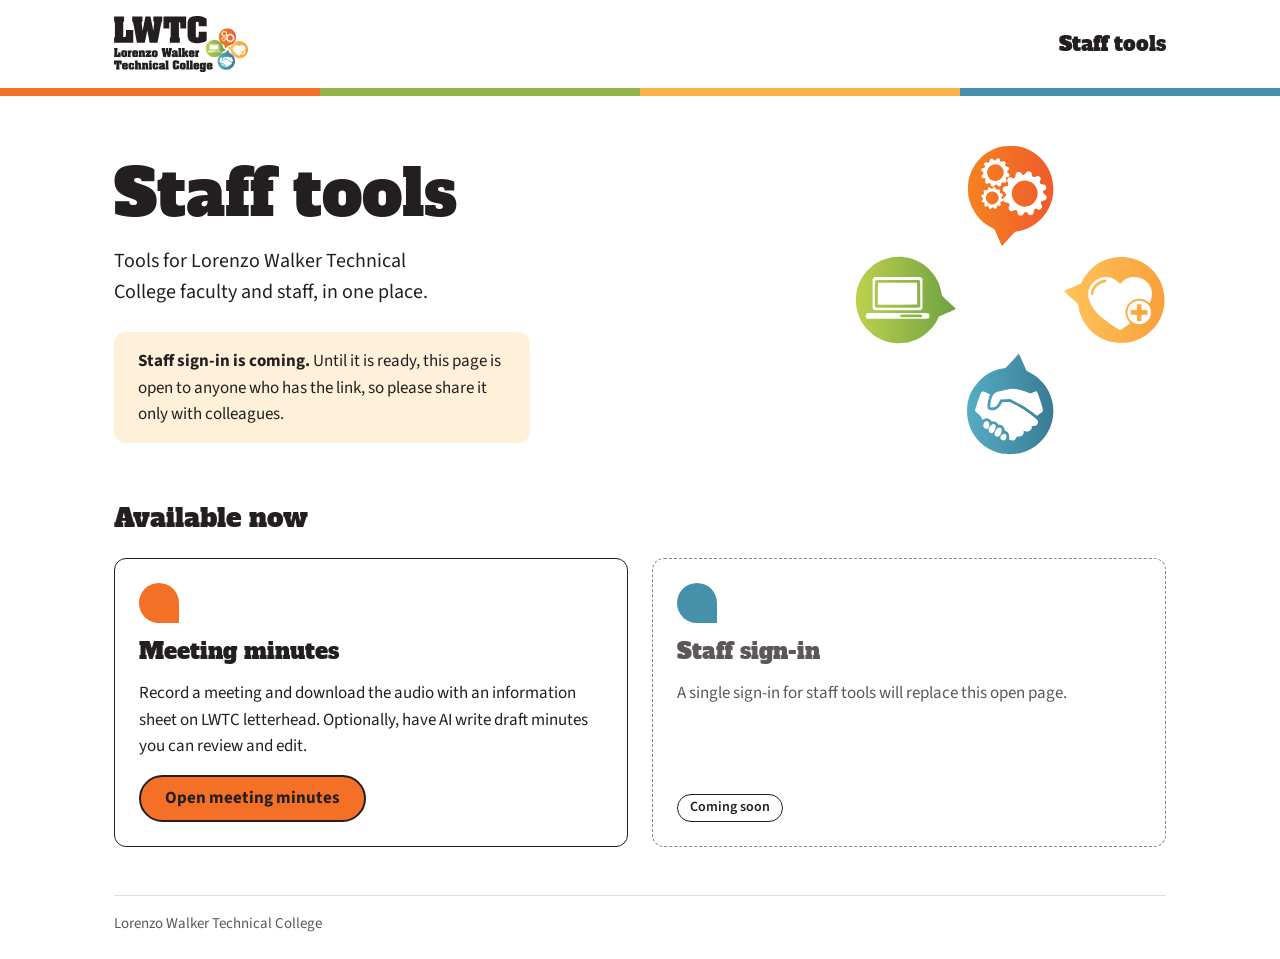
==== commit 4d5adf86: "Add files via upload" ====
--- a/index.html
+++ b/index.html
@@ -4,7 +4,7 @@
 <meta charset="UTF-8">
 <meta name="viewport" content="width=device-width, initial-scale=1">
 <title>LWTC | Staff tools</title>
-<link rel="icon" type="image/svg+xml" href="https://lwtc-brandguide.lwtc.app/assets/logos/svg/lwtc-icon-cluster.svg">
+<link rel="icon" type="image/svg+xml" href="assets/logos/svg/lwtc-icon-cluster.svg">
 <link rel="preconnect" href="https://fonts.googleapis.com">
 <link rel="preconnect" href="https://fonts.gstatic.com" crossorigin>
 <link href="https://fonts.googleapis.com/css2?family=Alfa+Slab+One&family=Source+Sans+3:wght@400;600;700&display=swap" rel="stylesheet">
@@ -50,13 +50,14 @@
 .notice { background: var(--gold-tint); border-radius: var(--r2); padding: var(--s3) var(--s4); max-width: 52ch; margin: 0; }
 .notice strong { font-weight: 700; }
 
-/* Brand shape: every round form is a circle with one square corner pointing to the group centre */
-.cluster { display: grid; grid-template-columns: repeat(2, clamp(72px, 14vw, 132px)); gap: var(--s2); }
-.cluster span { aspect-ratio: 1; background: var(--c); }
-.cluster span:nth-child(1) { border-radius: 48px 48px 0 48px; }
-.cluster span:nth-child(2) { border-radius: 48px 48px 48px 0; }
-.cluster span:nth-child(3) { border-radius: 48px 0 48px 48px; }
-.cluster span:nth-child(4) { border-radius: 0 48px 48px 48px; }
+/* The four program-area bubble icons, arranged like the brand cluster with their tails pointing at the empty centre.
+   Each image keeps its own proportions (object-fit: contain); nothing is recoloured, rotated or stretched. */
+.cluster { --cell: clamp(64px, 10vw, 104px); display: grid; grid-template-columns: repeat(3, var(--cell)); grid-template-rows: repeat(3, var(--cell)); }
+.cluster img { width: 100%; height: 100%; object-fit: contain; display: block; }
+.cluster .top { grid-column: 2; grid-row: 1; }
+.cluster .left { grid-column: 1; grid-row: 2; }
+.cluster .right { grid-column: 3; grid-row: 2; }
+.cluster .bottom { grid-column: 2; grid-row: 3; }
 
 /* Tools */
 .section-title { font-size: 26px; margin-bottom: var(--s4); }
@@ -88,7 +89,7 @@
 
 <header>
   <div class="bar">
-    <a href="./"><img src="https://lwtc-brandguide.lwtc.app/assets/logos/svg/lwtc-logo.svg" alt="Lorenzo Walker Technical College"></a>
+    <a href="./"><img src="assets/logos/svg/lwtc-logo.svg" alt="Lorenzo Walker Technical College" onerror="this.onerror=null;this.src='assets/logos/png/lwtc-logo.png'"></a>
     <span class="bar-label">Staff tools</span>
   </div>
   <div class="hue-band" aria-hidden="true"></div>
@@ -102,8 +103,10 @@
       <p class="notice"><strong>Staff sign-in is coming.</strong> Until it is ready, this page is open to anyone who has the link, so please share it only with colleagues.</p>
     </div>
     <div class="cluster" aria-hidden="true">
-      <span style="--c:var(--orange)"></span><span style="--c:var(--green)"></span>
-      <span style="--c:var(--gold)"></span><span style="--c:var(--blue)"></span>
+      <img class="top" src="assets/icons/svg/lwtc-bubble-orange.svg" alt="" onerror="this.onerror=null;this.src='assets/icons/png/lwtc-bubble-orange.png'">
+      <img class="left" src="assets/icons/svg/lwtc-bubble-green.svg" alt="" onerror="this.onerror=null;this.src='assets/icons/png/lwtc-bubble-green.png'">
+      <img class="right" src="assets/icons/svg/lwtc-bubble-gold.svg" alt="" onerror="this.onerror=null;this.src='assets/icons/png/lwtc-bubble-gold.png'">
+      <img class="bottom" src="assets/icons/svg/lwtc-bubble-blue.svg" alt="" onerror="this.onerror=null;this.src='assets/icons/png/lwtc-bubble-blue.png'">
     </div>
   </section>
 
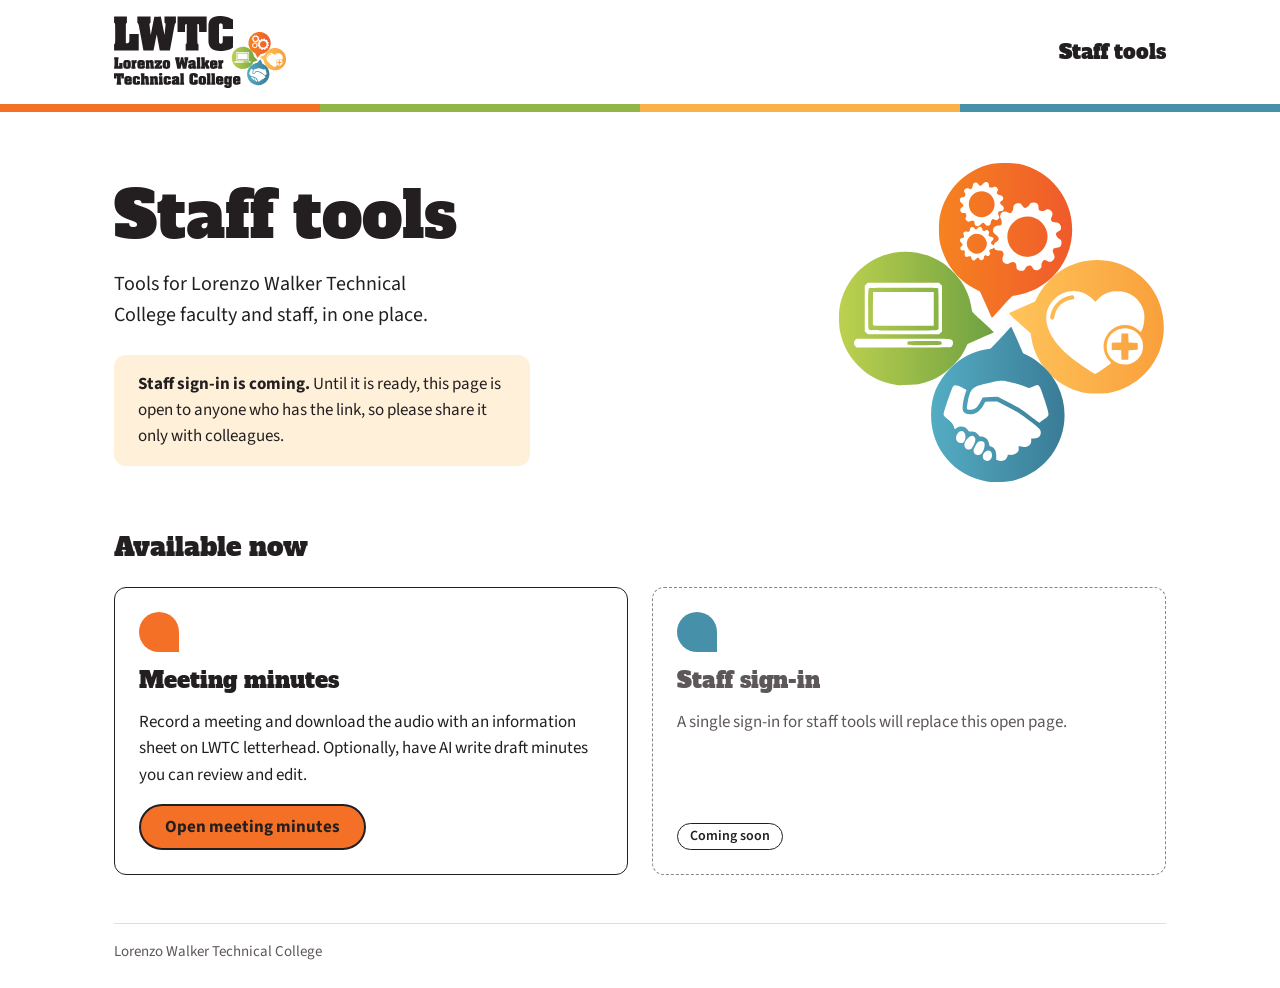
==== commit 3b347439: "Add files via upload" ====
--- a/index.html
+++ b/index.html
@@ -37,7 +37,7 @@
 
 /* Header */
 .bar { display: flex; align-items: center; justify-content: space-between; gap: var(--s4); max-width: 1100px; margin: 0 auto; padding: var(--s3) var(--s4); }
-.bar img { height: 56px; width: auto; display: block; }   /* keep at 48px or taller; the icon cluster is for smaller spaces */
+.bar img { height: 72px; width: auto; display: block; }   /* the guide's floor is 48px tall; larger keeps the small college name legible */
 .bar-label { font-family: var(--font-display); font-size: 20px; }
 .hue-band { height: 8px; background: linear-gradient(90deg, var(--orange) 0 25%, var(--green) 25% 50%, var(--gold) 50% 75%, var(--blue) 75% 100%); }
 
@@ -50,14 +50,15 @@
 .notice { background: var(--gold-tint); border-radius: var(--r2); padding: var(--s3) var(--s4); max-width: 52ch; margin: 0; }
 .notice strong { font-weight: 700; }
 
-/* The four program-area bubble icons, arranged like the brand cluster with their tails pointing at the empty centre.
-   Each image keeps its own proportions (object-fit: contain); nothing is recoloured, rotated or stretched. */
-.cluster { --cell: clamp(64px, 10vw, 104px); display: grid; grid-template-columns: repeat(3, var(--cell)); grid-template-rows: repeat(3, var(--cell)); }
-.cluster img { width: 100%; height: 100%; object-fit: contain; display: block; }
-.cluster .top { grid-column: 2; grid-row: 1; }
-.cluster .left { grid-column: 1; grid-row: 2; }
-.cluster .right { grid-column: 3; grid-row: 2; }
-.cluster .bottom { grid-column: 2; grid-row: 3; }
+/* The four program-area bubble icons at their exact positions in the brand cluster.
+   Each icon's viewBox is its own crop of the full logo artwork, so these offsets rebuild the original arrangement.
+   Nothing is recoloured, rotated or stretched (height stays automatic). */
+.cluster { position: relative; width: clamp(220px, 28vw, 330px); aspect-ratio: 717 / 706; }
+.cluster img { position: absolute; height: auto; display: block; }
+.cluster .top { left: 30.26%; top: 0.00%; width: 41.56%; }
+.cluster .left { left: 0.00%; top: 27.34%; width: 48.81%; }
+.cluster .right { left: 51.46%; top: 29.75%; width: 48.54%; }
+.cluster .bottom { left: 27.75%; top: 50.57%; width: 42.12%; }
 
 /* Tools */
 .section-title { font-size: 26px; margin-bottom: var(--s4); }
@@ -81,6 +82,7 @@
   .cluster { order: -1; }
   main { padding: var(--s4) var(--s3); }
   .bar { padding: var(--s3); }
+  .bar img { height: 56px; }
   .bar-label { display: none; }
 }
 </style>
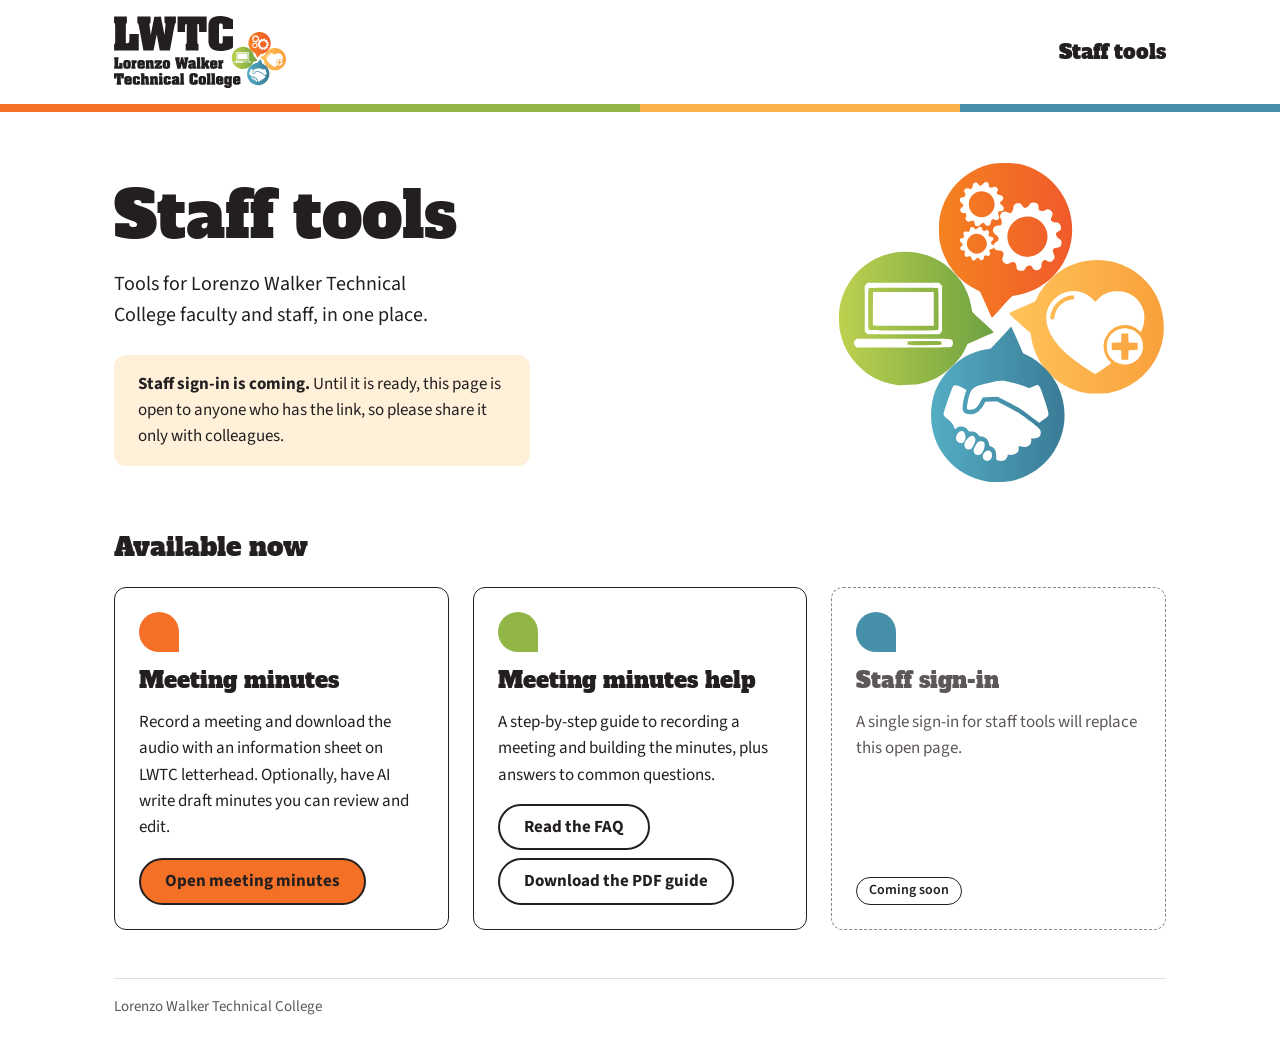
==== commit 48e89cac: "Site Cleanup" ====
--- a/index.html
+++ b/index.html
@@ -4,7 +4,7 @@
 <meta charset="UTF-8">
 <meta name="viewport" content="width=device-width, initial-scale=1">
 <title>LWTC | Staff tools</title>
-<link rel="icon" type="image/svg+xml" href="assets/logos/svg/lwtc-icon-cluster.svg">
+<link rel="icon" type="image/svg+xml" href="/assets/logos/svg/lwtc-icon-cluster.svg">
 <link rel="preconnect" href="https://fonts.googleapis.com">
 <link rel="preconnect" href="https://fonts.gstatic.com" crossorigin>
 <link href="https://fonts.googleapis.com/css2?family=Alfa+Slab+One&family=Source+Sans+3:wght@400;600;700&display=swap" rel="stylesheet">
@@ -73,6 +73,9 @@
 
 .btn { display: inline-flex; align-items: center; justify-content: center; min-height: 44px; padding: 8px 24px; border: 2px solid var(--ink); border-radius: var(--r3); background: var(--orange); color: var(--ink); font-weight: 700; text-decoration: none; align-self: flex-start; }
 .btn:hover { background: var(--orange-deep); }
+.btn-quiet { background: var(--white); }
+.btn-quiet:hover { background: var(--gold-tint); }
+.btn-row { display: flex; flex-wrap: wrap; gap: var(--s2); }
 
 footer { max-width: 1100px; margin: 0 auto; padding: 0 var(--s4) var(--s4); color: var(--muted); font-size: 15px; }
 footer div { border-top: 1px solid var(--line); padding-top: var(--s3); }
@@ -91,7 +94,7 @@
 
 <header>
   <div class="bar">
-    <a href="./"><img src="assets/logos/svg/lwtc-logo.svg" alt="Lorenzo Walker Technical College" onerror="this.onerror=null;this.src='assets/logos/png/lwtc-logo.png'"></a>
+    <a href="./"><img src="/assets/logos/svg/lwtc-logo.svg" alt="Lorenzo Walker Technical College" onerror="this.onerror=null;this.src='/assets/logos/png/lwtc-logo.png'"></a>
     <span class="bar-label">Staff tools</span>
   </div>
   <div class="hue-band" aria-hidden="true"></div>
@@ -105,10 +108,10 @@
       <p class="notice"><strong>Staff sign-in is coming.</strong> Until it is ready, this page is open to anyone who has the link, so please share it only with colleagues.</p>
     </div>
     <div class="cluster" aria-hidden="true">
-      <img class="top" src="assets/icons/svg/lwtc-bubble-orange.svg" alt="" onerror="this.onerror=null;this.src='assets/icons/png/lwtc-bubble-orange.png'">
-      <img class="left" src="assets/icons/svg/lwtc-bubble-green.svg" alt="" onerror="this.onerror=null;this.src='assets/icons/png/lwtc-bubble-green.png'">
-      <img class="right" src="assets/icons/svg/lwtc-bubble-gold.svg" alt="" onerror="this.onerror=null;this.src='assets/icons/png/lwtc-bubble-gold.png'">
-      <img class="bottom" src="assets/icons/svg/lwtc-bubble-blue.svg" alt="" onerror="this.onerror=null;this.src='assets/icons/png/lwtc-bubble-blue.png'">
+      <img class="top" src="/assets/icons/svg/lwtc-bubble-orange.svg" alt="" onerror="this.onerror=null;this.src='/assets/icons/png/lwtc-bubble-orange.png'">
+      <img class="left" src="/assets/icons/svg/lwtc-bubble-green.svg" alt="" onerror="this.onerror=null;this.src='/assets/icons/png/lwtc-bubble-green.png'">
+      <img class="right" src="/assets/icons/svg/lwtc-bubble-gold.svg" alt="" onerror="this.onerror=null;this.src='/assets/icons/png/lwtc-bubble-gold.png'">
+      <img class="bottom" src="/assets/icons/svg/lwtc-bubble-blue.svg" alt="" onerror="this.onerror=null;this.src='/assets/icons/png/lwtc-bubble-blue.png'">
     </div>
   </section>
 
@@ -120,6 +123,15 @@
         <h3>Meeting minutes</h3>
         <p class="grow">Record a meeting and download the audio with an information sheet on LWTC letterhead. Optionally, have AI write draft minutes you can review and edit.</p>
         <a class="btn" href="meeting/index.html">Open meeting minutes</a>
+      </li>
+      <li class="tool">
+        <span class="bubble" style="--c:var(--green)" aria-hidden="true"></span>
+        <h3>Meeting minutes help</h3>
+        <p class="grow">A step-by-step guide to recording a meeting and building the minutes, plus answers to common questions.</p>
+        <div class="btn-row">
+          <a class="btn btn-quiet" href="help/index.html">Read the FAQ</a>
+          <a class="btn btn-quiet" href="help/LWTC-Meeting-Minutes-Staff-Guide.pdf" download>Download the PDF guide</a>
+        </div>
       </li>
       <li class="tool soon">
         <span class="bubble" style="--c:var(--blue)" aria-hidden="true"></span>
